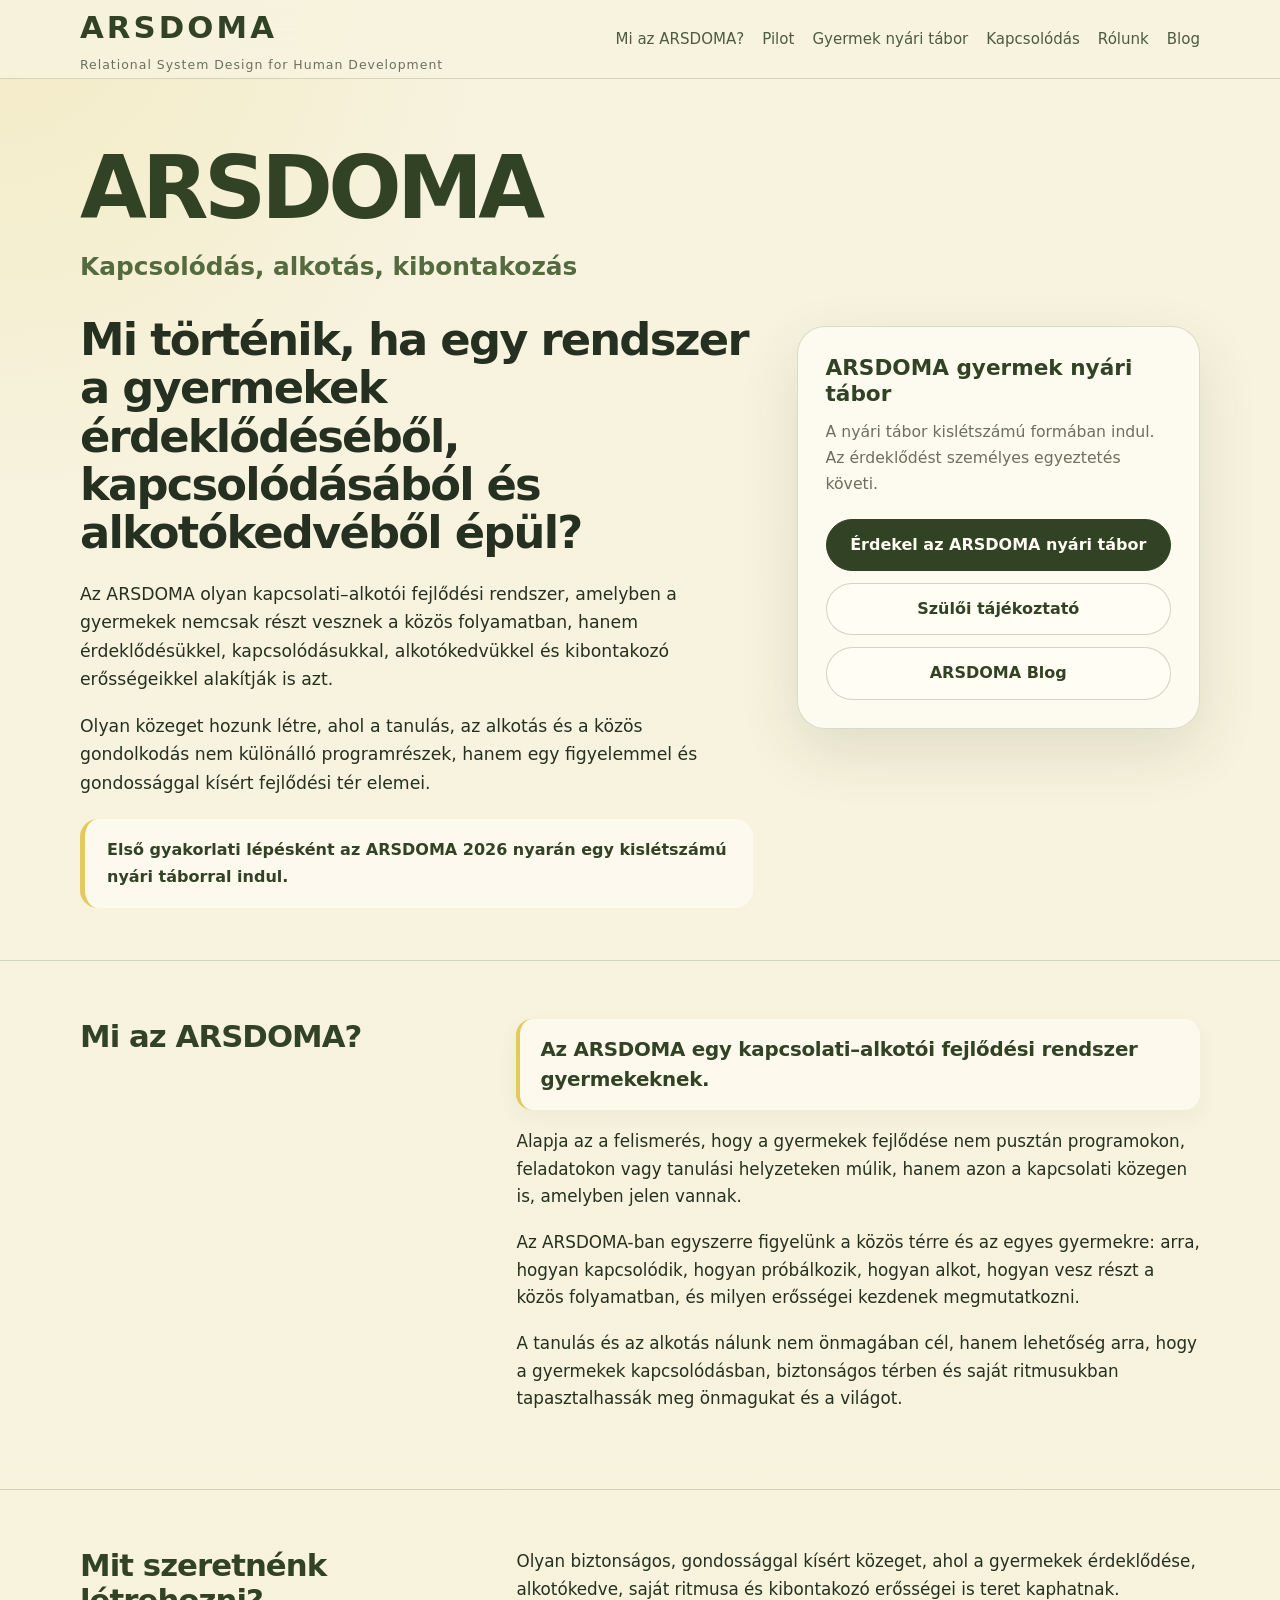
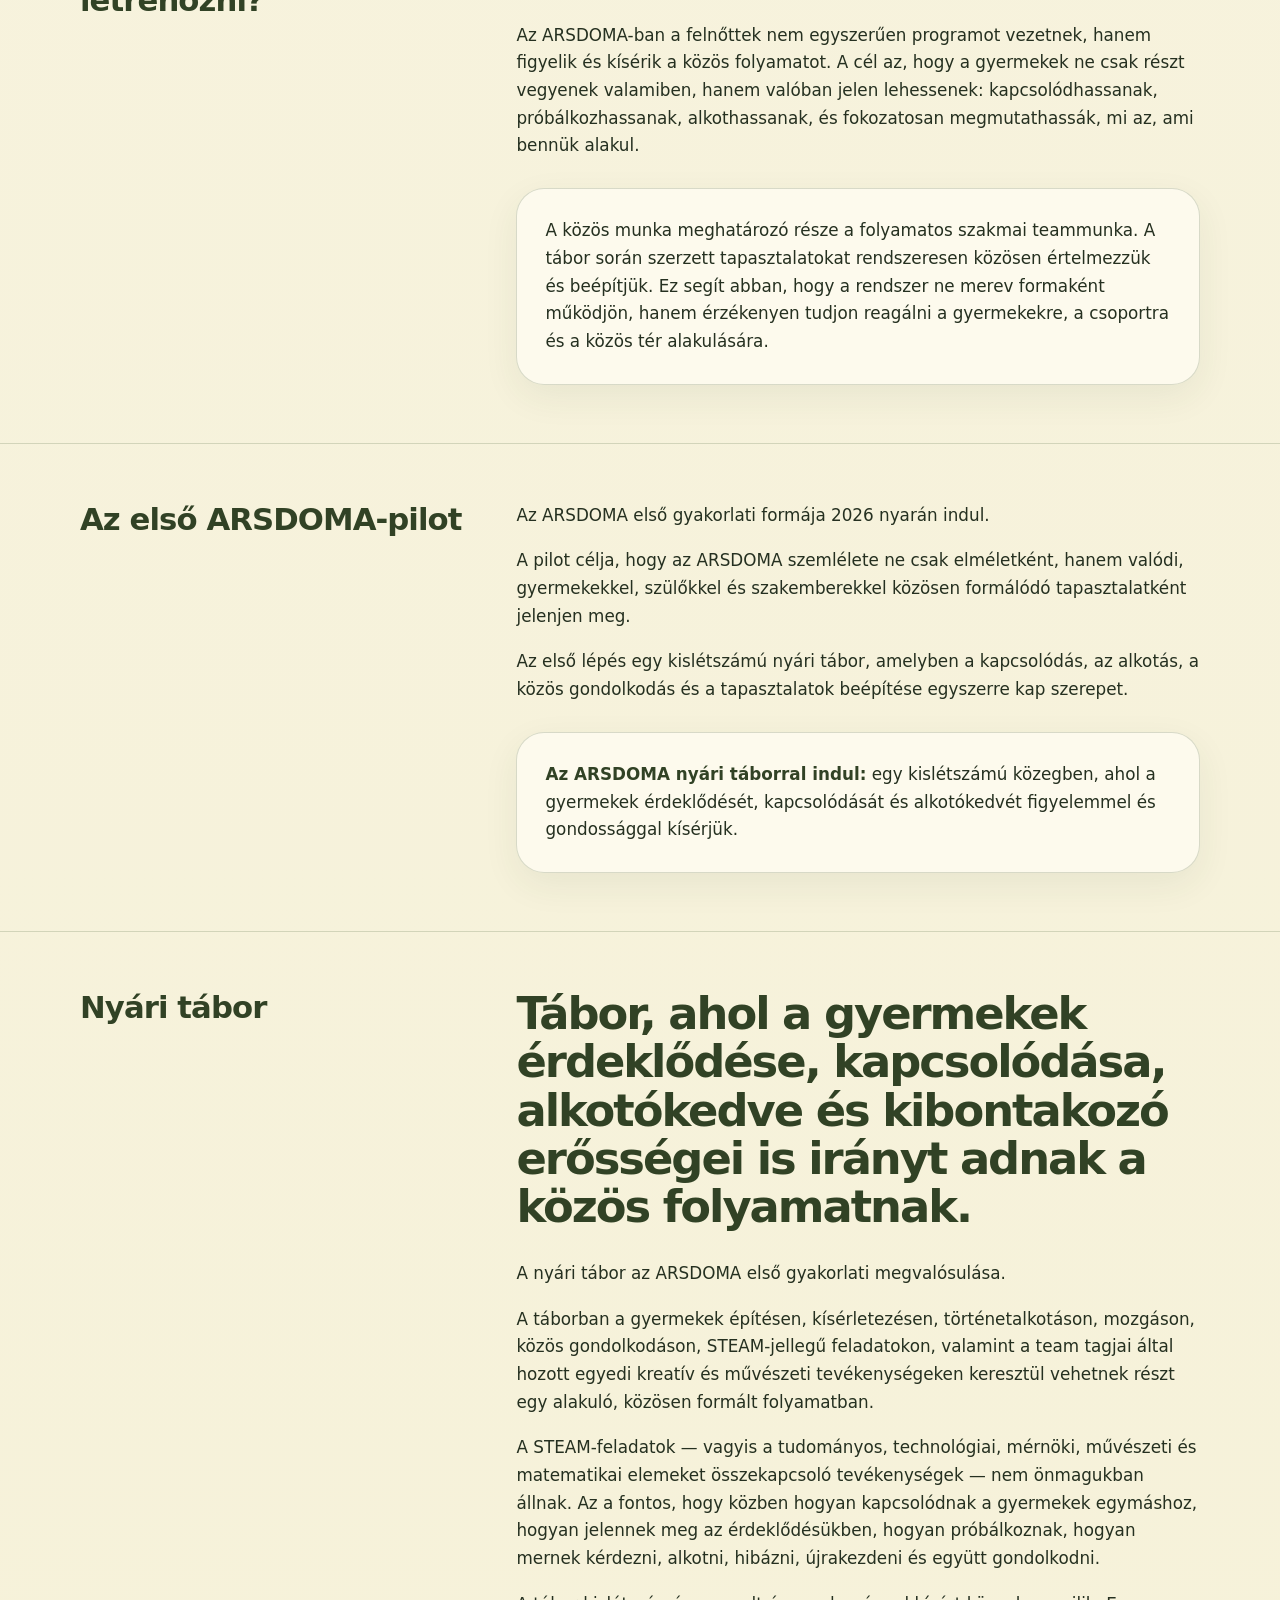
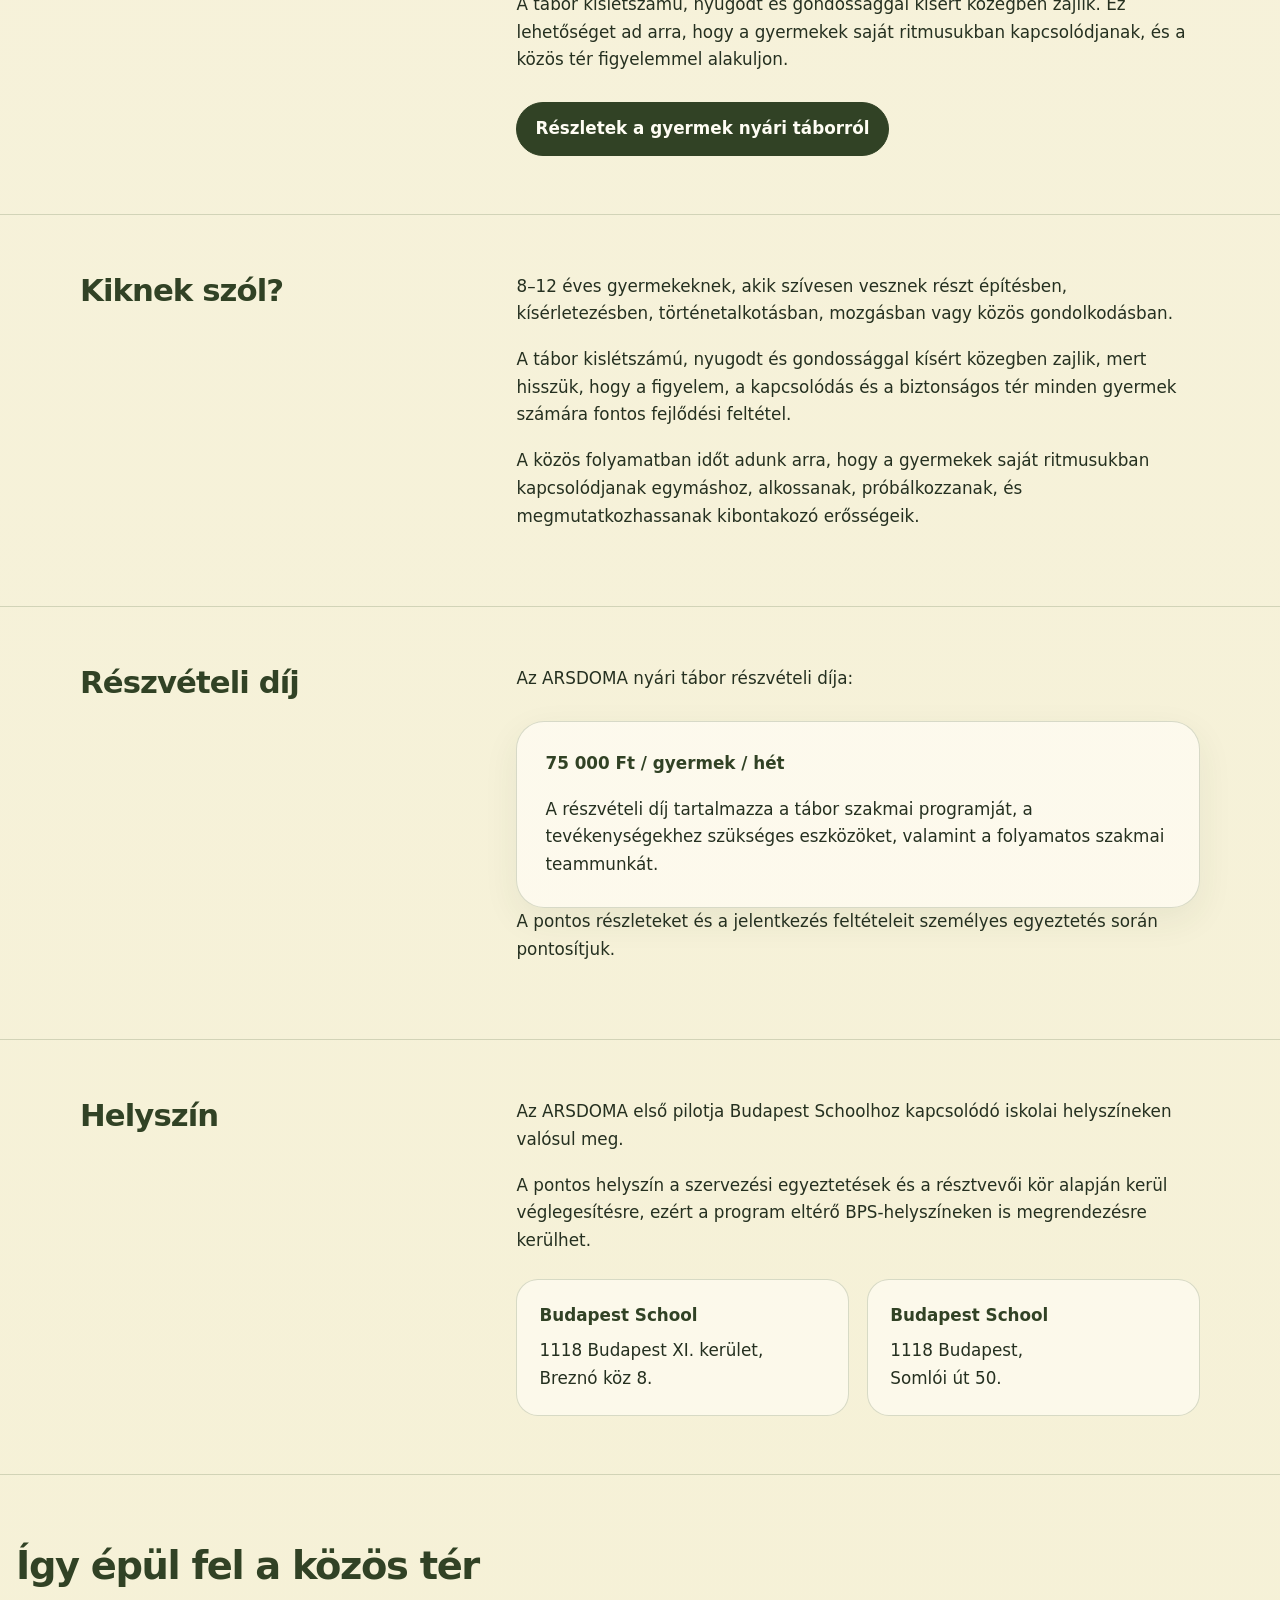
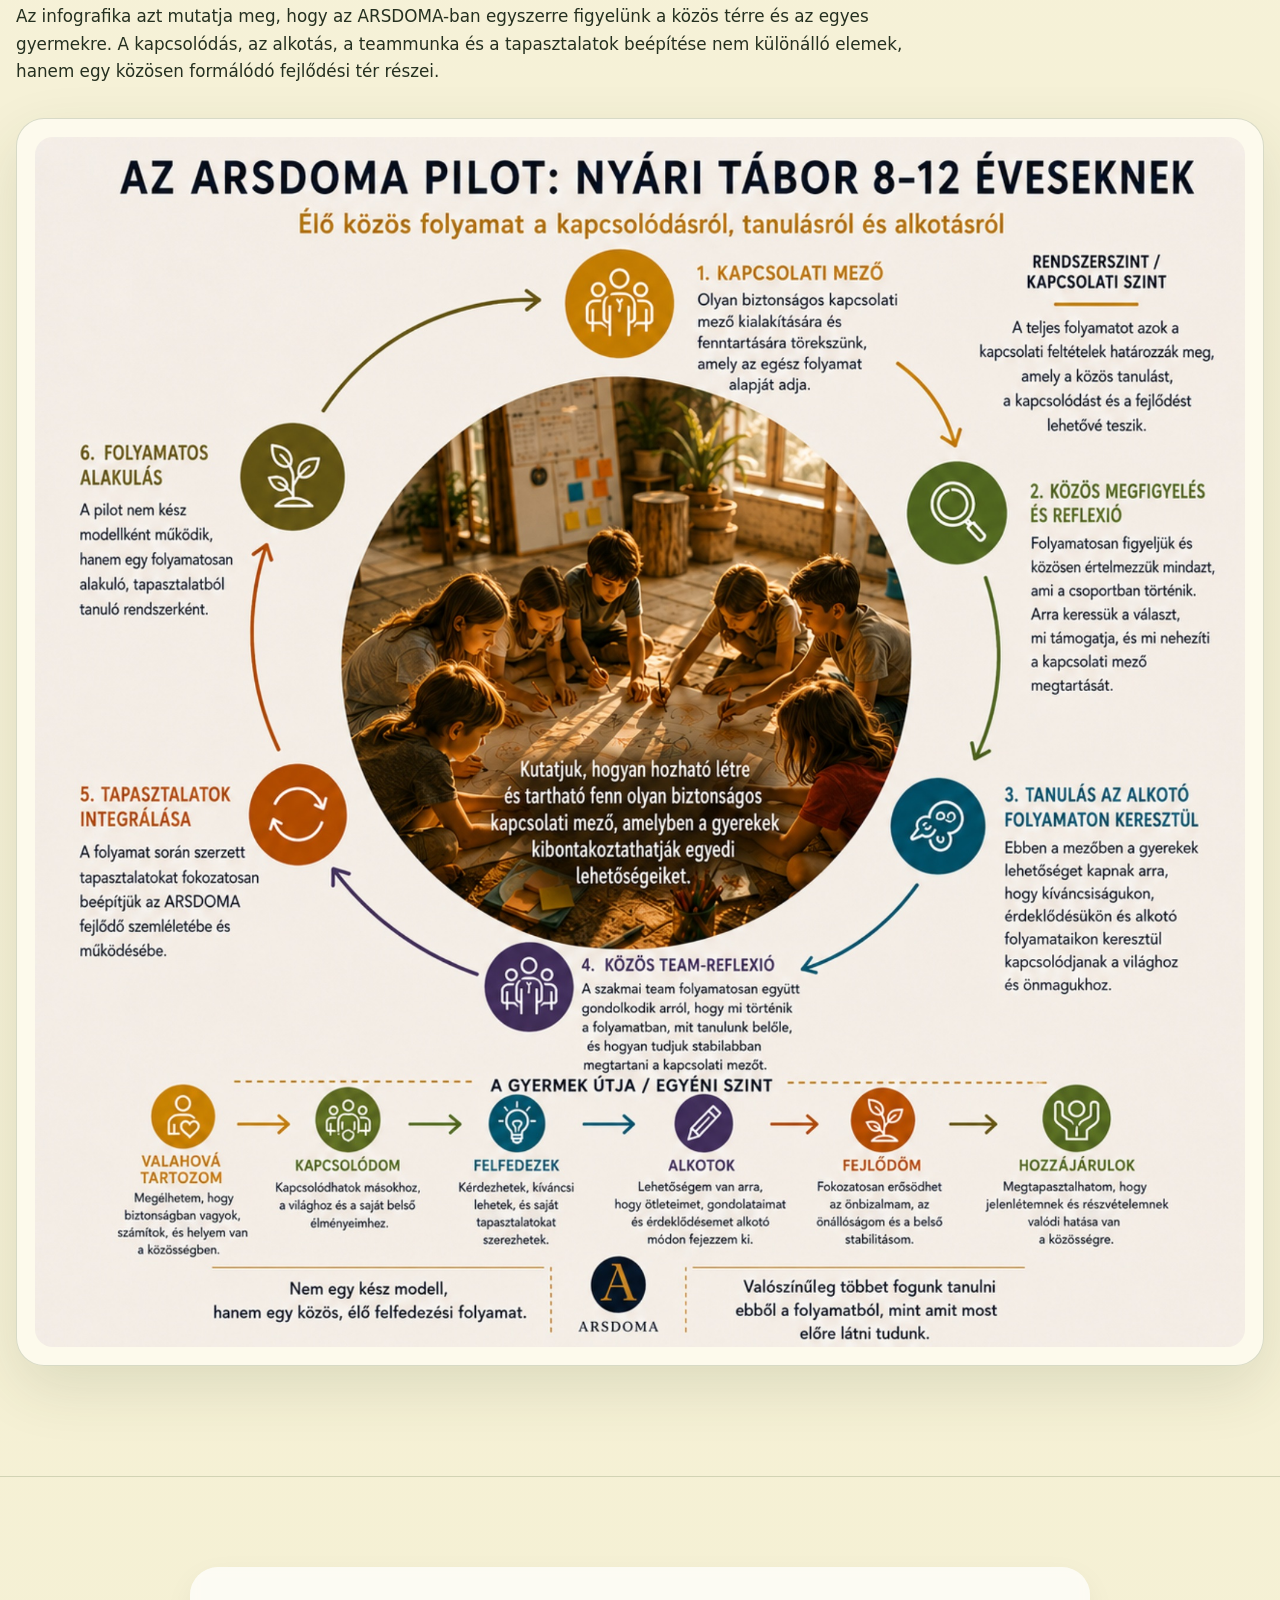
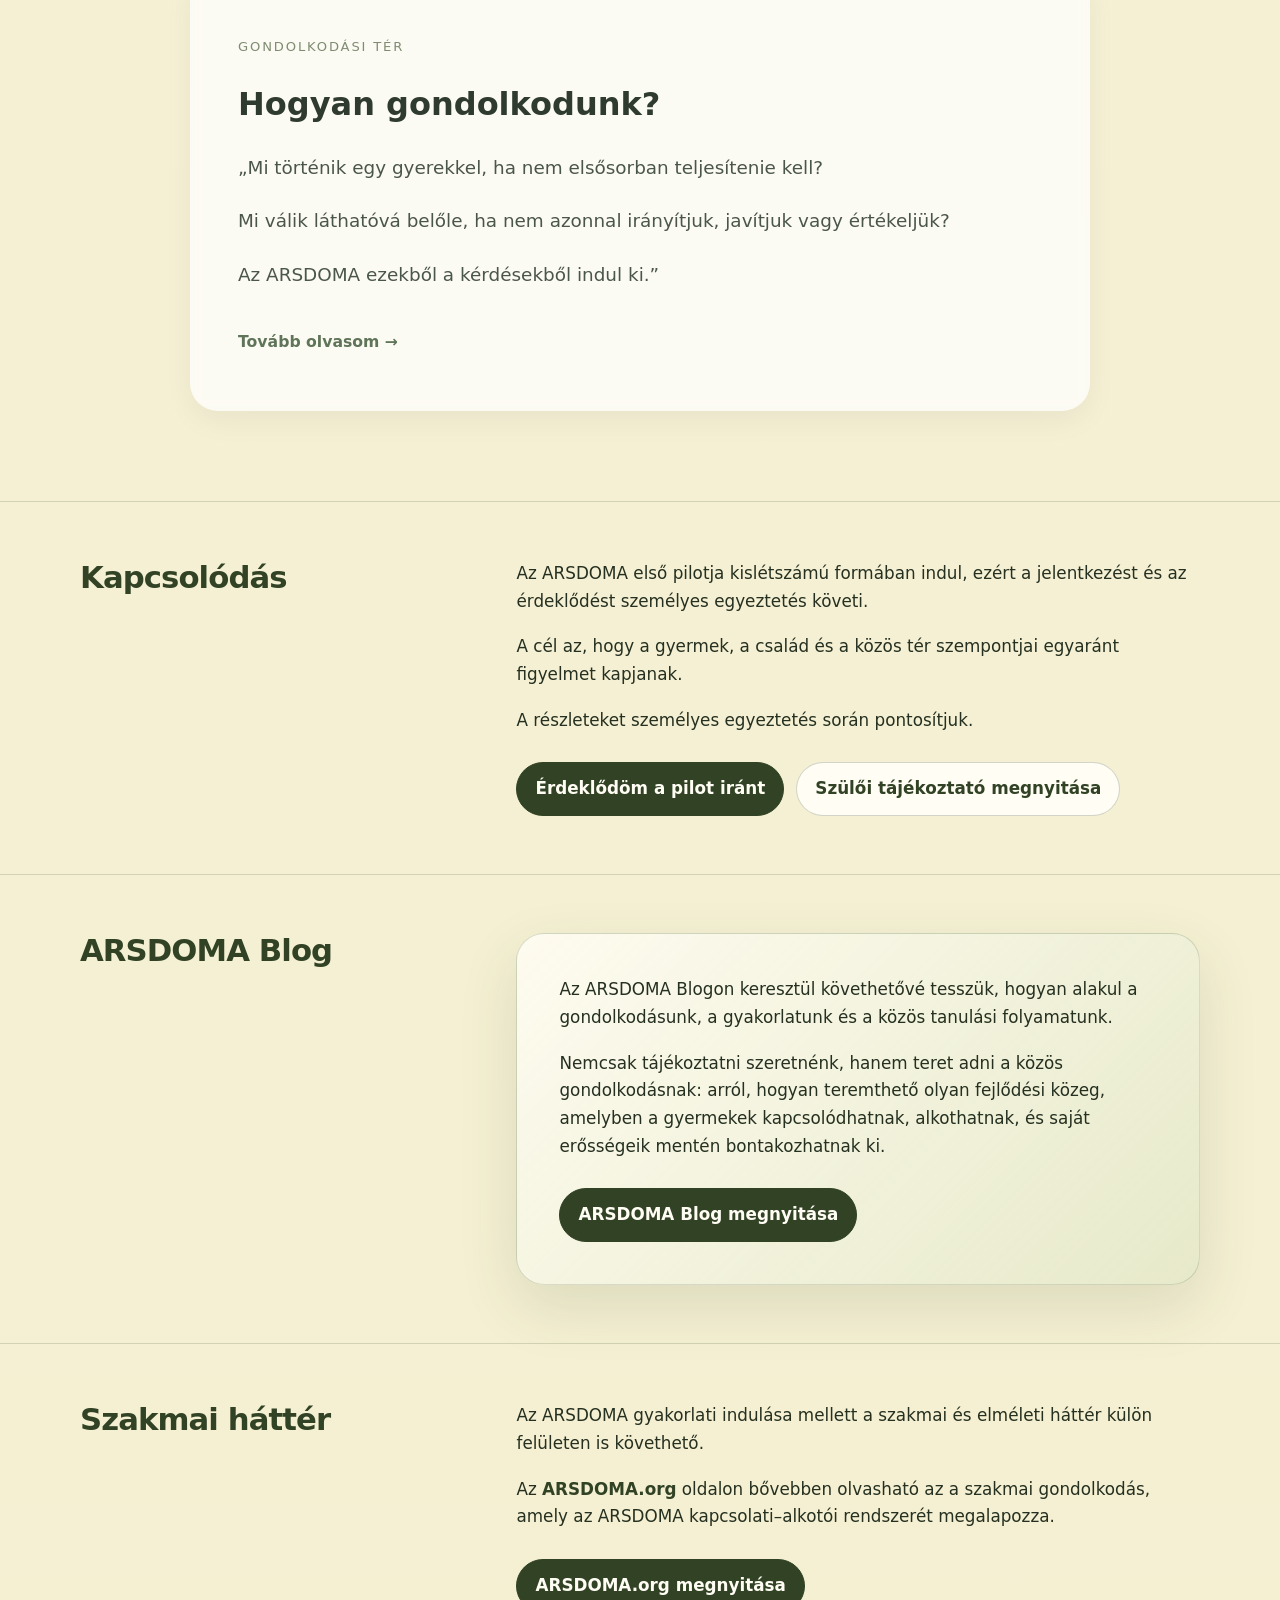
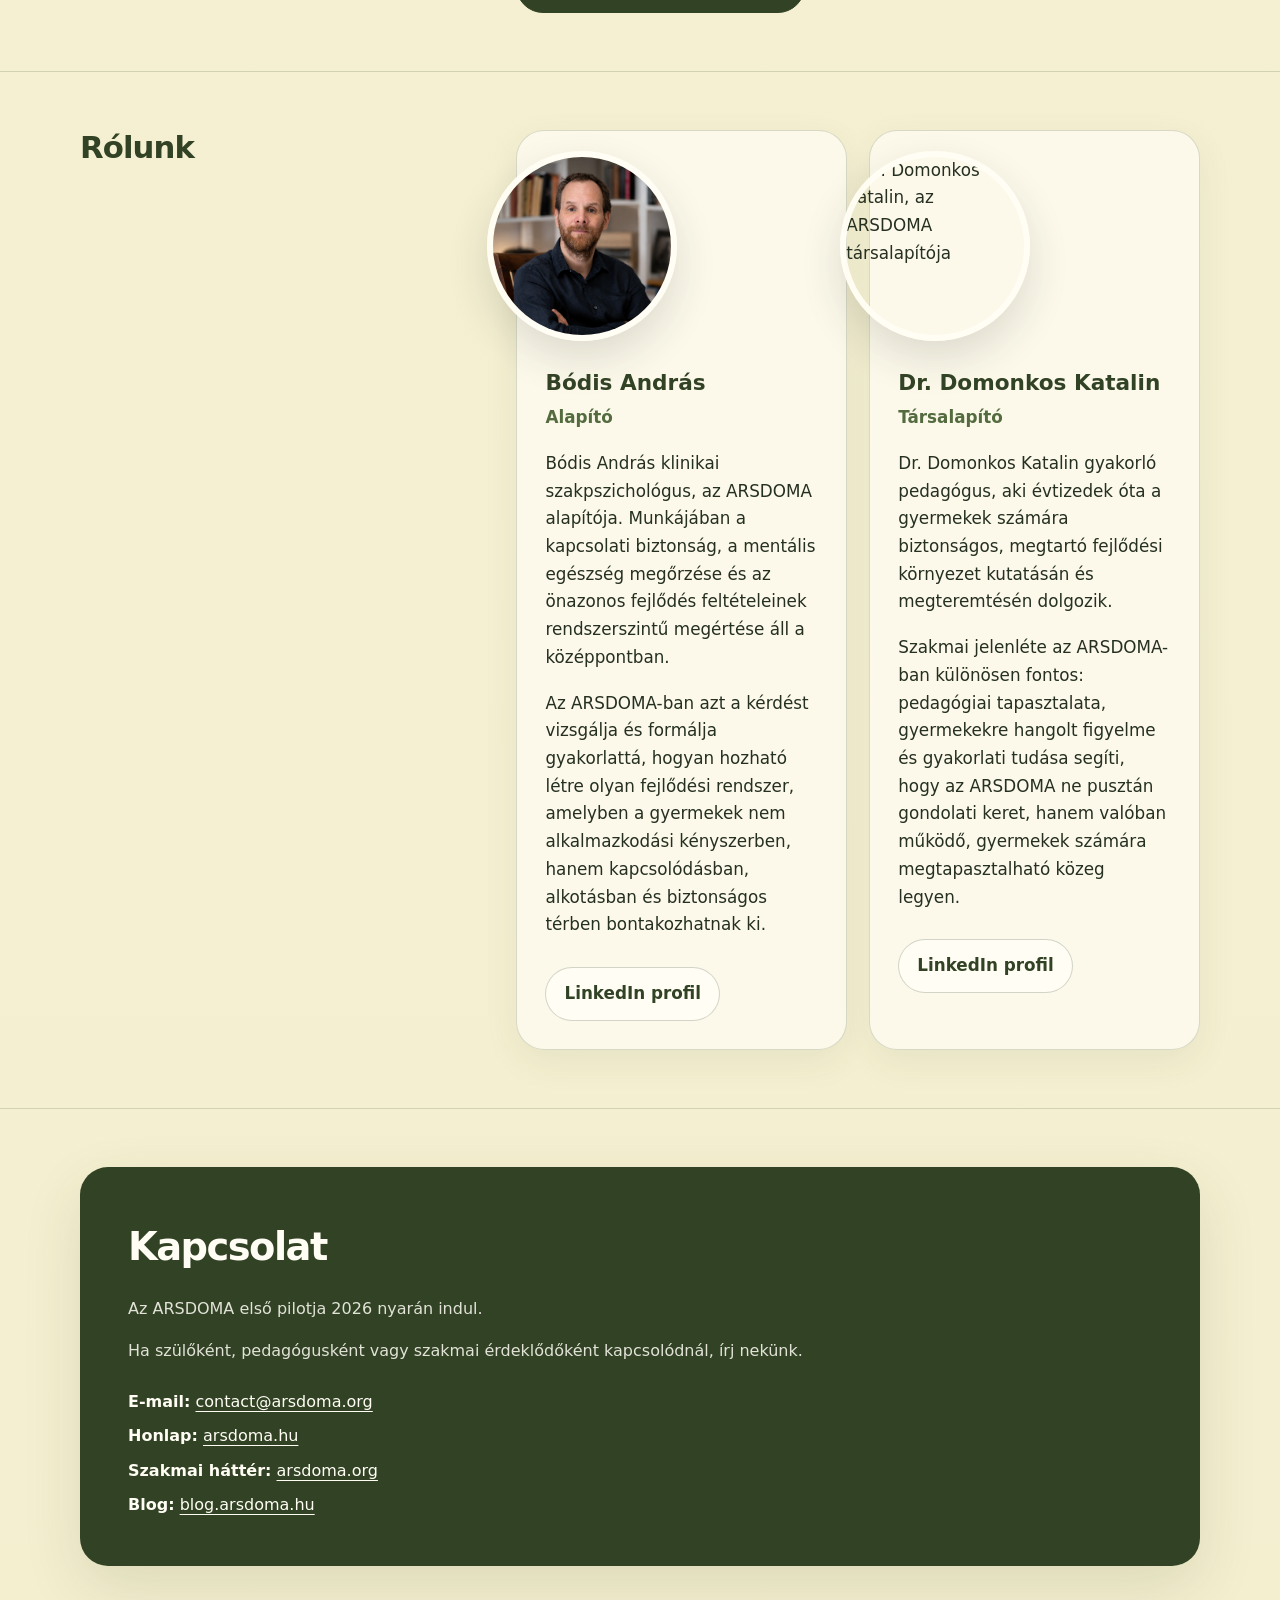
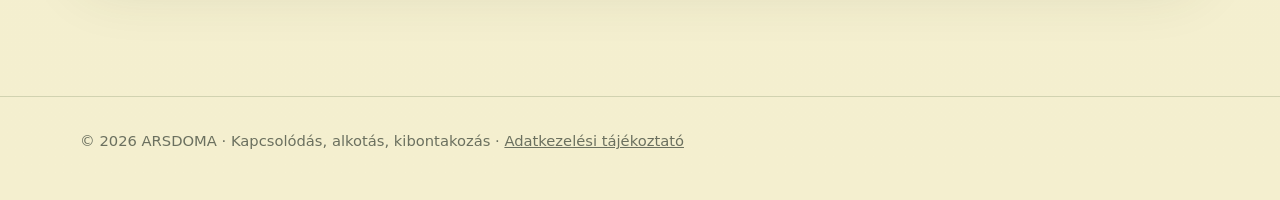
==== index.html @ b73e2a3d "Update index.html" ====
<!doctype html>
<html lang="hu">
<head>
  <meta charset="utf-8" />
  <meta name="viewport" content="width=device-width, initial-scale=1" />

  <title>ARSDOMA – Kapcsolódás, alkotás, kibontakozás</title>
  <meta name="description" content="ARSDOMA – kapcsolati–alkotói fejlődési rendszer gyermekeknek. Első gyakorlati lépésként 2026 nyarán kislétszámú nyári táborral indul." />

  <meta property="og:title" content="ARSDOMA – Kapcsolódás, alkotás, kibontakozás" />
  <meta property="og:description" content="Mi történik, ha egy rendszer a gyermekek érdeklődéséből, kapcsolódásából és alkotókedvéből épül?" />
  <meta property="og:type" content="website" />
  <meta property="og:image" content="./arsdoma-pilot-infografika.jpg" />

  <style>
    :root {
      --bg: #f7f3df;
      --bg-soft: #fbf8e9;
      --green: #536b3f;
      --green-dark: #314225;
      --green-soft: #dbe4c3;
      --yellow: #e4c95e;
      --text: #253020;
      --muted: #6b705f;
      --line: rgba(83, 107, 63, 0.22);
      --white: #fffdf4;
      --shadow: 0 22px 60px rgba(49, 66, 37, 0.12);
      --radius: 28px;
      --max: 1120px;
      --wide: 1360px;
    }

    * {
      box-sizing: border-box;
    }

    html {
      scroll-behavior: smooth;
    }

    body {
      margin: 0;
      font-family: system-ui, -apple-system, BlinkMacSystemFont, "Segoe UI", sans-serif;
      background:
        radial-gradient(circle at top left, rgba(228, 201, 94, 0.20), transparent 32rem),
        linear-gradient(180deg, var(--bg) 0%, #f4efcf 100%);
      color: var(--text);
      line-height: 1.65;
    }

    a {
      color: inherit;
    }

    .page {
      width: min(var(--max), calc(100% - 32px));
      margin: 0 auto;
    }

    .page.wide {
      width: min(var(--wide), calc(100% - 32px));
      margin: 0 auto;
    }

    header {
      position: sticky;
      top: 0;
      z-index: 10;
      backdrop-filter: blur(18px);
      background: rgba(247, 243, 223, 0.88);
      border-bottom: 1px solid var(--line);
    }

    .nav {
      min-height: 78px;
      display: flex;
      align-items: center;
      justify-content: space-between;
      gap: 28px;
    }

    .brand {
      display: flex;
      flex-direction: column;
      gap: 2px;
      text-decoration: none;
    }

    .brand-title {
      font-size: clamp(1.45rem, 2.4vw, 2.1rem);
      font-weight: 750;
      letter-spacing: 0.10em;
      color: var(--green-dark);
      white-space: nowrap;
    }

    .brand-line {
      font-size: 0.78rem;
      letter-spacing: 0.08em;
      color: var(--muted);
    }

    .nav-links {
      display: flex;
      align-items: center;
      gap: 18px;
      font-size: 0.94rem;
      color: var(--green-dark);
      white-space: nowrap;
    }

    .nav-links a {
      text-decoration: none;
      opacity: 0.86;
    }

    .nav-links a:hover {
      opacity: 1;
      text-decoration: underline;
      text-underline-offset: 5px;
    }

    .hero {
      padding: 68px 0 52px;
      border-top: none;
    }

    .hero-grid {
      display: grid;
      grid-template-columns: minmax(0, 1.25fr) minmax(280px, 0.75fr);
      gap: 44px;
      align-items: center;
    }

        .hero-side {
      display: flex;
      flex-direction: column;
      gap: 22px;
    }

    .hero-image {
      width: 100%;
      display: block;
      aspect-ratio: 16 / 10;
      object-fit: cover;
      border-radius: var(--radius);
      border: 1px solid var(--line);
      box-shadow: var(--shadow);
    }
    
    h1 {
      margin: 0;
      font-size: clamp(2.75rem, 7vw, 5.4rem);
      line-height: 0.95;
      letter-spacing: -0.055em;
      color: var(--green-dark);
    }

    .hero-subtitle {
      margin: 18px 0 0;
      font-size: clamp(1.15rem, 2.2vw, 1.55rem);
      color: var(--green);
      font-weight: 560;
    }

    .hero-question {
      margin: 28px 0 0;
      font-size: clamp(1.55rem, 3.5vw, 3.05rem);
      line-height: 1.08;
      letter-spacing: -0.04em;
      color: var(--text);
      max-width: 900px;
    }

    .hero-text {
      margin: 22px 0 0;
      max-width: 780px;
      font-size: 1.08rem;
      color: var(--text);
    }

    .hero-text p {
      margin: 0 0 18px;
    }

    .hero-note {
      margin-top: 22px;
      padding: 18px 22px;
      border-left: 5px solid var(--yellow);
      background: rgba(255, 253, 244, 0.72);
      border-radius: 18px;
      font-weight: 650;
      color: var(--green-dark);
    }

    .cta-panel {
      background: rgba(255, 253, 244, 0.78);
      border: 1px solid var(--line);
      border-radius: var(--radius);
      padding: 28px;
      box-shadow: var(--shadow);
    }

    .cta-panel h2 {
      margin: 0 0 12px;
      font-size: 1.35rem;
      line-height: 1.2;
      color: var(--green-dark);
    }

    .cta-panel p {
      margin: 0 0 22px;
      color: var(--muted);
      font-size: 0.98rem;
    }

    .button-stack {
      display: flex;
      flex-direction: column;
      gap: 12px;
    }

    .btn {
      display: inline-flex;
      align-items: center;
      justify-content: center;
      min-height: 48px;
      padding: 12px 18px;
      border-radius: 999px;
      border: 1px solid rgba(49, 66, 37, 0.22);
      background: var(--white);
      color: var(--green-dark);
      text-decoration: none;
      font-weight: 650;
      transition: transform 0.18s ease, box-shadow 0.18s ease, background 0.18s ease;
    }

    .btn:hover {
      transform: translateY(-1px);
      box-shadow: 0 12px 28px rgba(49, 66, 37, 0.12);
      background: #fffbea;
    }

    .btn.primary {
      background: var(--green-dark);
      color: #fffdf4;
      border-color: var(--green-dark);
    }

    .btn.primary:hover {
      background: #26351c;
    }

    main {
      padding-bottom: 72px;
    }

    section {
      padding: 58px 0;
      border-top: 1px solid var(--line);
    }

    .section-inner {
      display: grid;
      grid-template-columns: minmax(220px, 0.36fr) minmax(0, 0.64fr);
      gap: 52px;
      align-items: start;
    }

    .section-label {
      position: sticky;
      top: 104px;
    }

    .section-label h2 {
      margin: 0;
      color: var(--green-dark);
      font-size: clamp(1.45rem, 2.4vw, 2.1rem);
      line-height: 1.12;
      letter-spacing: -0.03em;
    }

    .section-label p {
      margin: 14px 0 0;
      color: var(--muted);
      font-size: 0.98rem;
    }

    .content {
      font-size: 1.05rem;
    }

    .content p {
      margin: 0 0 18px;
    }

    .content strong {
      color: var(--green-dark);
    }
    
   .section-lead {
  margin: 0 0 28px;
  padding: 16px 20px;
  font-size: clamp(1.15rem, 1.55vw, 1.34rem);
  line-height: 1.48;
  font-weight: 720;
  letter-spacing: -0.012em;
  color: var(--green-dark);
  background: rgba(255, 253, 244, 0.66);
  border-left: 4px solid var(--yellow);
  border-radius: 16px;
  box-shadow: 0 8px 22px rgba(49, 66, 37, 0.045);
    }
    
    .highlight {
      margin: 28px 0 0;
      padding: 28px;
      background: rgba(255, 253, 244, 0.72);
      border: 1px solid var(--line);
      border-radius: var(--radius);
      box-shadow: 0 12px 36px rgba(49, 66, 37, 0.07);
    }

    .highlight p:last-child {
      margin-bottom: 0;
    }

    .wide-statement {
      margin: 0 0 28px;
      font-size: clamp(1.65rem, 3.5vw, 3rem);
      line-height: 1.08;
      letter-spacing: -0.045em;
      color: var(--green-dark);
    }

    .place-list {
      display: grid;
      grid-template-columns: repeat(2, minmax(0, 1fr));
      gap: 18px;
      margin-top: 24px;
    }

    .place {
      background: rgba(255, 253, 244, 0.68);
      border: 1px solid var(--line);
      border-radius: 22px;
      padding: 22px;
    }

    .place strong {
      display: block;
      margin-bottom: 8px;
      color: var(--green-dark);
    }

    .full-width-section {
      padding: 70px 0 110px;
      border-top: 1px solid var(--line);
    }

    .full-section-heading {
      max-width: 900px;
      margin-bottom: 32px;
    }

    .full-section-heading h2 {
      margin: 0 0 16px;
      color: var(--green-dark);
      font-size: clamp(1.7rem, 3vw, 2.5rem);
      line-height: 1.1;
      letter-spacing: -0.035em;
    }

    .full-section-heading p {
      margin: 0;
      font-size: 1.05rem;
      color: var(--text);
      line-height: 1.65;
    }

    .infographic-full {
      width: 100%;
      background: rgba(255, 253, 244, 0.76);
      border: 1px solid var(--line);
      border-radius: 28px;
      padding: 18px;
      box-shadow: var(--shadow);
    }

    .infographic-full a {
      display: block;
    }

    .infographic-full img {
      display: block;
      width: 100%;
      height: auto;
      border-radius: 18px;
    }

    .cta-row {
      display: flex;
      flex-wrap: wrap;
      gap: 12px;
      margin-top: 28px;
    }

    .blog-panel {
      background:
        linear-gradient(135deg, rgba(255, 253, 244, 0.86), rgba(219, 228, 195, 0.54));
      border: 1px solid var(--line);
      border-radius: var(--radius);
      padding: clamp(26px, 4vw, 42px);
      box-shadow: var(--shadow);
    }

    .people-grid {
  display: grid;
  grid-template-columns: repeat(2, minmax(0, 1fr));
  gap: 22px;
}

.person {
  position: relative;
  overflow: visible;
  background: rgba(255, 253, 244, 0.72);
  border: 1px solid var(--line);
  border-radius: var(--radius);
  padding: 28px;
  box-shadow: 0 12px 36px rgba(49, 66, 37, 0.07);
}

.person-photo {
  width: 190px;
  height: 190px;
  object-fit: cover;
  display: block;
  border-radius: 50%;
  margin: -8px 0 24px -58px;
  box-shadow: 0 18px 42px rgba(35, 45, 35, 0.14);
  border: 6px solid rgba(255, 253, 244, 0.95);
}

.person h3 {
  margin: 0;
  font-size: 1.35rem;
  color: var(--green-dark);
}

    .role {
      margin: 4px 0 18px;
      color: var(--green);
      font-weight: 700;
    }

    .contact-box {
      background: var(--green-dark);
      color: #fffdf4;
      border-radius: var(--radius);
      padding: clamp(28px, 5vw, 48px);
      box-shadow: var(--shadow);
    }

    .contact-box h2 {
      margin: 0 0 18px;
      font-size: clamp(1.8rem, 3vw, 2.6rem);
      letter-spacing: -0.04em;
    }

    .contact-box p {
      margin: 0 0 16px;
      color: rgba(255, 253, 244, 0.86);
    }

    .contact-lines {
      display: grid;
      gap: 8px;
      margin-top: 24px;
    }

    .contact-lines a {
      color: #fffdf4;
      text-decoration: underline;
      text-underline-offset: 4px;
    }

.thinking-section {
  padding: 90px 20px;
}

.thinking-container {
  max-width: 900px;
  margin: 0 auto;
}

.thinking-card {
  background: rgba(255,255,255,0.72);
  backdrop-filter: blur(6px);
  border-radius: 28px;
  padding: 56px 48px;
  box-shadow: 0 10px 30px rgba(0,0,0,0.05);
  text-align: left;
}

.thinking-label {
  font-size: 0.82rem;
  letter-spacing: 0.14em;
  text-transform: uppercase;
  color: #7f8b72;
  margin-bottom: 18px;
}

.thinking-card h2 {
  font-size: 2rem;
  line-height: 1.2;
  margin-bottom: 28px;
  color: #2f3b2f;
}

.thinking-text {
  font-size: 1.15rem;
  line-height: 1.9;
  color: #4b564b;
  margin-bottom: 18px;
  max-width: 720px;
}

.thinking-button {
  display: inline-flex;
  align-items: center;
  gap: 8px;
  margin-top: 18px;
  color: #5f7458;
  text-decoration: none;
  font-weight: 600;
  font-size: 0.98rem;
  transition: opacity 0.2s ease;
}

.thinking-button:hover {
  opacity: 0.7;
}
    
    footer {
      padding: 32px 0 46px;
      color: var(--muted);
      font-size: 0.92rem;
      border-top: 1px solid var(--line);
    }

    @media (max-width: 900px) {
      .nav {
        align-items: flex-start;
        flex-direction: column;
        padding: 18px 0;
        gap: 12px;
      }

      .nav-links {
        flex-wrap: wrap;
        gap: 12px 16px;
      }

      .hero {
        padding-top: 54px;
      }

      .hero-grid,
      .section-inner,
      .people-grid,
      .place-list {
        grid-template-columns: 1fr;
      }

      .section-label {
        position: static;
      }

      .cta-panel {
        padding: 24px;
      }
    }

    @media (max-width: 800px) {
      .person-photo {
        width: 180px;
        height: 180px;
        margin: 0 auto 22px;
      }
    }  
    
    @media (max-width: 768px) {
      .thinking-card {
        padding: 38px 26px;
      }

      .thinking-card h2 {
        font-size: 1.6rem;
      }

      .thinking-text {
        font-size: 1.02rem;
        line-height: 1.75;
      }
      
    }    
    
    @media (max-width: 560px) {
      .page,
      .page.wide {
        width: min(100% - 22px, var(--max));
      }

      .brand-title {
        font-size: 1.35rem;
      }

      .brand-line {
        font-size: 0.72rem;
      }

      .nav-links {
        font-size: 0.88rem;
      }

      section {
        padding: 44px 0;
      }

      .hero-question {
        font-size: 1.85rem;
      }

      .wide-statement {
        font-size: 1.75rem;
      }

      .infographic-full {
        padding: 10px;
        border-radius: 20px;
      }

      .infographic-full img {
        border-radius: 14px;
      }
    }
  </style>
</head>

<body>
  <header>
    <div class="page nav">
      <a class="brand" href="#top" aria-label="ARSDOMA kezdőlap">
        <span class="brand-title">ARSDOMA</span>
        <span class="brand-line">Relational System Design for Human Development</span>
      </a>

      <nav class="nav-links" aria-label="Fő navigáció">
        <a href="#mi-az-arsdoma">Mi az ARSDOMA?</a>
        <a href="#pilot">Pilot</a>
        <a href="./gyermek-nyari-tabor.html">Gyermek nyári tábor</a>
        <a href="#kapcsolodas">Kapcsolódás</a>
        <a href="#rolunk">Rólunk</a>
        <a href="https://blog.arsdoma.hu" target="_blank" rel="noopener">Blog</a>      
      </nav>
    </div>
  </header>

  <main id="top">
    <section class="hero">
      <div class="page hero-grid">
        <div>
          <h1>ARSDOMA</h1>
          <p class="hero-subtitle">Kapcsolódás, alkotás, kibontakozás</p>

          <h2 class="hero-question">
            Mi történik, ha egy rendszer a gyermekek érdeklődéséből, kapcsolódásából és alkotókedvéből épül?
          </h2>

          <div class="hero-text">
            <p>
              Az ARSDOMA olyan kapcsolati–alkotói fejlődési rendszer, amelyben a gyermekek nemcsak részt vesznek a közös folyamatban, hanem érdeklődésükkel, kapcsolódásukkal, alkotókedvükkel és kibontakozó erősségeikkel alakítják is azt.
            </p>

            <p>
              Olyan közeget hozunk létre, ahol a tanulás, az alkotás és a közös gondolkodás nem különálló programrészek, hanem egy figyelemmel és gondossággal kísért fejlődési tér elemei.
            </p>
          </div>

          <div class="hero-note">
            Első gyakorlati lépésként az ARSDOMA 2026 nyarán egy kislétszámú nyári táborral indul.
          </div>
        </div>

<aside class="cta-panel" aria-label="Kiemelt műveletek">
  <h2>ARSDOMA gyermek nyári tábor</h2>
  <p>
    A nyári tábor kislétszámú formában indul. Az érdeklődést személyes egyeztetés követi.
  </p>

  <div class="button-stack">
    <a class="btn primary" href="./gyermek-nyari-tabor.html">
     Érdekel az ARSDOMA nyári tábor
    </a>
    <a class="btn" href="./szuloi-tajekoztato.pdf" target="_blank" rel="noopener">
      Szülői tájékoztató
    </a>
    <a class="btn" href="https://blog.arsdoma.hu" target="_blank" rel="noopener">
      ARSDOMA Blog
    </a>
  </div>
</aside>
      </div>
    </section>

    <section id="mi-az-arsdoma">
      <div class="page section-inner">
        <div class="section-label">
          <h2>Mi az ARSDOMA?</h2>
        </div>

        <div class="content">
          <p class="section-lead">
            Az ARSDOMA egy kapcsolati–alkotói fejlődési rendszer gyermekeknek.
          </p>

          <p>
            Alapja az a felismerés, hogy a gyermekek fejlődése nem pusztán programokon, feladatokon vagy tanulási helyzeteken múlik, hanem azon a kapcsolati közegen is, amelyben jelen vannak.
          </p>

          <p>
            Az ARSDOMA-ban egyszerre figyelünk a közös térre és az egyes gyermekre: arra, hogyan kapcsolódik, hogyan próbálkozik, hogyan alkot, hogyan vesz részt a közös folyamatban, és milyen erősségei kezdenek megmutatkozni.
          </p>

          <p>
            A tanulás és az alkotás nálunk nem önmagában cél, hanem lehetőség arra, hogy a gyermekek kapcsolódásban, biztonságos térben és saját ritmusukban tapasztalhassák meg önmagukat és a világot.
          </p>
        </div>
      </div>
    </section>

    <section id="mit-szeretnenk">
      <div class="page section-inner">
        <div class="section-label">
          <h2>Mit szeretnénk létrehozni?</h2>
        </div>

        <div class="content">
          <p>
            Olyan biztonságos, gondossággal kísért közeget, ahol a gyermekek érdeklődése, alkotókedve, saját ritmusa és kibontakozó erősségei is teret kaphatnak.
          </p>

          <p>
            Az ARSDOMA-ban a felnőttek nem egyszerűen programot vezetnek, hanem figyelik és kísérik a közös folyamatot. A cél az, hogy a gyermekek ne csak részt vegyenek valamiben, hanem valóban jelen lehessenek: kapcsolódhassanak, próbálkozhassanak, alkothassanak, és fokozatosan megmutathassák, mi az, ami bennük alakul.
          </p>

          <div class="highlight">
            <p>
              A közös munka meghatározó része a folyamatos szakmai teammunka. A tábor során szerzett tapasztalatokat rendszeresen közösen értelmezzük és beépítjük. Ez segít abban, hogy a rendszer ne merev formaként működjön, hanem érzékenyen tudjon reagálni a gyermekekre, a csoportra és a közös tér alakulására.
            </p>
          </div>
        </div>
      </div>
    </section>

    <section id="pilot">
      <div class="page section-inner">
        <div class="section-label">
          <h2>Az első ARSDOMA-pilot</h2>
        </div>

        <div class="content">
          <p>
            Az ARSDOMA első gyakorlati formája 2026 nyarán indul.
          </p>

          <p>
            A pilot célja, hogy az ARSDOMA szemlélete ne csak elméletként, hanem valódi, gyermekekkel, szülőkkel és szakemberekkel közösen formálódó tapasztalatként jelenjen meg.
          </p>

          <p>
            Az első lépés egy kislétszámú nyári tábor, amelyben a kapcsolódás, az alkotás, a közös gondolkodás és a tapasztalatok beépítése egyszerre kap szerepet.
          </p>

          <div class="highlight">
            <p>
              <strong>Az ARSDOMA nyári táborral indul:</strong> egy kislétszámú közegben, ahol a gyermekek érdeklődését, kapcsolódását és alkotókedvét figyelemmel és gondossággal kísérjük.
            </p>
          </div>
        </div>
      </div>
    </section>

    <section id="tabor">
      <div class="page section-inner">
        <div class="section-label">
          <h2>Nyári tábor</h2>
        </div>

        <div class="content">
          <h2 class="wide-statement">
            Tábor, ahol a gyermekek érdeklődése, kapcsolódása, alkotókedve és kibontakozó erősségei is irányt adnak a közös folyamatnak.
          </h2>

          <p>
            A nyári tábor az ARSDOMA első gyakorlati megvalósulása.
          </p>

          <p>
            A táborban a gyermekek építésen, kísérletezésen, történetalkotáson, mozgáson, közös gondolkodáson, STEAM-jellegű feladatokon, valamint a team tagjai által hozott egyedi kreatív és művészeti tevékenységeken keresztül vehetnek részt egy alakuló, közösen formált folyamatban.
          </p>

          <p>
            A STEAM-feladatok — vagyis a tudományos, technológiai, mérnöki, művészeti és matematikai elemeket összekapcsoló tevékenységek — nem önmagukban állnak. Az a fontos, hogy közben hogyan kapcsolódnak a gyermekek egymáshoz, hogyan jelennek meg az érdeklődésükben, hogyan próbálkoznak, hogyan mernek kérdezni, alkotni, hibázni, újrakezdeni és együtt gondolkodni.
          </p>

          <p>
            A tábor kislétszámú, nyugodt és gondossággal kísért közegben zajlik. Ez lehetőséget ad arra, hogy a gyermekek saját ritmusukban kapcsolódjanak, és a közös tér figyelemmel alakuljon.
          </p>

         <div class="cta-row">
           <a class="btn primary" href="./gyermek-nyari-tabor.html">
             Részletek a gyermek nyári táborról
           </a>
         </div>  
          
        </div>
      </div>
    </section>

    <section id="kiknek-szol">
      <div class="page section-inner">
        <div class="section-label">
          <h2>Kiknek szól?</h2>
        </div>

        <div class="content">
          <p>
            8–12 éves gyermekeknek, akik szívesen vesznek részt építésben, kísérletezésben, történetalkotásban, mozgásban vagy közös gondolkodásban.
          </p>

          <p>
            A tábor kislétszámú, nyugodt és gondossággal kísért közegben zajlik, mert hisszük, hogy a figyelem, a kapcsolódás és a biztonságos tér minden gyermek számára fontos fejlődési feltétel.
          </p>

          <p>
            A közös folyamatban időt adunk arra, hogy a gyermekek saját ritmusukban kapcsolódjanak egymáshoz, alkossanak, próbálkozzanak, és megmutatkozhassanak kibontakozó erősségeik.
          </p>
        </div>
      </div>
    </section>
<section id="reszveteli-dij">
  <div class="page section-inner">
    <div class="section-label">
      <h2>Részvételi díj</h2>
    </div>

    <div class="content">
      <p>
        Az ARSDOMA nyári tábor részvételi díja:
      </p>

      <div class="highlight">
        <p>
          <strong>75 000 Ft / gyermek / hét</strong>
        </p>

        <p>
          A részvételi díj tartalmazza a tábor szakmai programját, a tevékenységekhez szükséges eszközöket, valamint a folyamatos szakmai teammunkát.
        </p>
      </div>

      <p>
        A pontos részleteket és a jelentkezés feltételeit személyes egyeztetés során pontosítjuk.
      </p>
    </div>
  </div>
</section>    <section id="helyszin">
      <div class="page section-inner">
        <div class="section-label">
          <h2>Helyszín</h2>
        </div>

        <div class="content">
          <p>
            Az ARSDOMA első pilotja Budapest Schoolhoz kapcsolódó iskolai helyszíneken valósul meg.
          </p>

          <p>
            A pontos helyszín a szervezési egyeztetések és a résztvevői kör alapján kerül véglegesítésre, ezért a program eltérő BPS-helyszíneken is megrendezésre kerülhet.
          </p>

          <div class="place-list" aria-label="Lehetséges BPS-helyszínek">
            <div class="place">
              <strong>Budapest School</strong>
              1118 Budapest XI. kerület,<br />
              Breznó köz 8.
            </div>

            <div class="place">
              <strong>Budapest School</strong>
              1118 Budapest,<br />
              Somlói út 50.
            </div>
          </div>
        </div>
      </div>
    </section>

    <section id="kozos-ter" class="full-width-section">
      <div class="page wide">
        <div class="full-section-heading">
          <h2>Így épül fel a közös tér</h2>
          <p>
            Az infografika azt mutatja meg, hogy az ARSDOMA-ban egyszerre figyelünk a közös térre és az egyes gyermekre. A kapcsolódás, az alkotás, a teammunka és a tapasztalatok beépítése nem különálló elemek, hanem egy közösen formálódó fejlődési tér részei.
          </p>
        </div>

        <div class="infographic-full">
          <a href="./arsdoma-pilot-infografika.jpg" target="_blank" rel="noopener">
            <img src="./arsdoma-pilot-infografika.jpg" alt="ARSDOMA infografika a közös fejlődési tér elemeiről" />
          </a>
        </div>
      </div>
    </section>
    
    <section class="thinking-section">
      <div class="container thinking-container">
        <div class="thinking-card">
          <p class="thinking-label">Gondolkodási tér</p>

          <h2>Hogyan gondolkodunk?</h2>

          <p class="thinking-text">
          „Mi történik egy gyerekkel, ha nem elsősorban teljesítenie kell?
          </p>

          <p class="thinking-text">
           Mi válik láthatóvá belőle, ha nem azonnal irányítjuk,
           javítjuk vagy értékeljük?
          </p>

          <p class="thinking-text">
          Az ARSDOMA ezekből a kérdésekből indul ki.”
          </p>

          <a
            href="https://blog.arsdoma.hu/p/mi-az-arsdoma"
            target="_blank"
            rel="noopener"
            class="thinking-button"
          >
          Tovább olvasom →
          </a>
       </div>
    </div>
</section>  
    
    <section id="kapcsolodas">
      <div class="page section-inner">
        <div class="section-label">
          <h2>Kapcsolódás</h2>
        </div>

        <div class="content">
          <p>
            Az ARSDOMA első pilotja kislétszámú formában indul, ezért a jelentkezést és az érdeklődést személyes egyeztetés követi.
          </p>

          <p>
            A cél az, hogy a gyermek, a család és a közös tér szempontjai egyaránt figyelmet kapjanak.
          </p>

          <p>
            A részleteket személyes egyeztetés során pontosítjuk.
          </p>

          <div class="cta-row">
            <a class="btn primary" href="https://forms.gle/Kg2Vyx1yGuTB9LeXA" target="_blank" rel="noopener">
              Érdeklődöm a pilot iránt
            </a>
            <a class="btn" href="./szuloi-tajekoztato.pdf" target="_blank" rel="noopener">
              Szülői tájékoztató megnyitása
            </a>
          </div>
        </div>
      </div>
    </section>

    <section id="blog">
      <div class="page section-inner">
        <div class="section-label">
          <h2>ARSDOMA Blog</h2>
        </div>

        <div class="content">
          <div class="blog-panel">
            <p>
              Az ARSDOMA Blogon keresztül követhetővé tesszük, hogyan alakul a gondolkodásunk, a gyakorlatunk és a közös tanulási folyamatunk.
            </p>

            <p>
              Nemcsak tájékoztatni szeretnénk, hanem teret adni a közös gondolkodásnak: arról, hogyan teremthető olyan fejlődési közeg, amelyben a gyermekek kapcsolódhatnak, alkothatnak, és saját erősségeik mentén bontakozhatnak ki.
            </p>

            <div class="cta-row">
              <a class="btn primary" href="https://blog.arsdoma.hu" target="_blank" rel="noopener">
                ARSDOMA Blog megnyitása
              </a>
            </div>
          </div>
        </div>
      </div>
    </section>

    <section id="szakmai-hatter">
      <div class="page section-inner">
        <div class="section-label">
          <h2>Szakmai háttér</h2>
        </div>

        <div class="content">
          <p>
            Az ARSDOMA gyakorlati indulása mellett a szakmai és elméleti háttér külön felületen is követhető.
          </p>

          <p>
            Az <strong>ARSDOMA.org</strong> oldalon bővebben olvasható az a szakmai gondolkodás, amely az ARSDOMA kapcsolati–alkotói rendszerét megalapozza.
          </p>

          <div class="cta-row">
            <a class="btn primary" href="https://arsdoma.org" target="_blank" rel="noopener">
              ARSDOMA.org megnyitása
            </a>
          </div>
        </div>
      </div>
    </section>

<section id="rolunk">
  <div class="page section-inner">
    <div class="section-label">
      <h2>Rólunk</h2>
    </div>

    <div class="content">
      <div class="people-grid">
        <article class="person">
          <img 
            src="andras-bodis.jpg" 
            alt="Bódis András, az ARSDOMA alapítója" 
            class="person-photo"
          >

     <h3>Bódis András</h3>
          <div class="role">Alapító</div>

          <p>
            Bódis András klinikai szakpszichológus, az ARSDOMA alapítója. Munkájában a kapcsolati biztonság, a mentális egészség megőrzése és az önazonos fejlődés feltételeinek rendszerszintű megértése áll a középpontban.
          </p>

          <p>
            Az ARSDOMA-ban azt a kérdést vizsgálja és formálja gyakorlattá, hogyan hozható létre olyan fejlődési rendszer, amelyben a gyermekek nem alkalmazkodási kényszerben, hanem kapcsolódásban, alkotásban és biztonságos térben bontakozhatnak ki.
          </p>

          <div class="cta-row">
            <a class="btn" href="https://www.linkedin.com/in/andrás-bódis-30696026/" target="_blank" rel="noopener">
              LinkedIn profil
            </a>
          </div>
        </article>

        <article class="person">
          <img 
            src="domonkos-katalin.jpg" 
            alt="Dr. Domonkos Katalin, az ARSDOMA társalapítója" 
            class="person-photo"
          >

          <h3>Dr. Domonkos Katalin</h3>
          <div class="role">Társalapító</div>

          <p>
            Dr. Domonkos Katalin gyakorló pedagógus, aki évtizedek óta a gyermekek számára biztonságos, megtartó fejlődési környezet kutatásán és megteremtésén dolgozik.
          </p>

          <p>
            Szakmai jelenléte az ARSDOMA-ban különösen fontos: pedagógiai tapasztalata, gyermekekre hangolt figyelme és gyakorlati tudása segíti, hogy az ARSDOMA ne pusztán gondolati keret, hanem valóban működő, gyermekek számára megtapasztalható közeg legyen.
          </p>

          <div class="cta-row">
            <a class="btn" href="https://www.linkedin.com/in/drdomonkoskatalin/" target="_blank" rel="noopener">
              LinkedIn profil
            </a>
          </div>
        </article>
        
      </div>
    </div>
  </div>
</section>

    <section id="kapcsolat">
      <div class="page">
        <div class="contact-box">
          <h2>Kapcsolat</h2>

          <p>
            Az ARSDOMA első pilotja 2026 nyarán indul.
          </p>

          <p>
            Ha szülőként, pedagógusként vagy szakmai érdeklődőként kapcsolódnál, írj nekünk.
          </p>

          <div class="contact-lines">
            <div><strong>E-mail:</strong> <a href="mailto:contact@arsdoma.org">contact@arsdoma.org</a></div>
            <div><strong>Honlap:</strong> <a href="https://arsdoma.hu">arsdoma.hu</a></div>
            <div><strong>Szakmai háttér:</strong> <a href="https://arsdoma.org" target="_blank" rel="noopener">arsdoma.org</a></div>
            <div><strong>Blog:</strong> <a href="https://blog.arsdoma.hu" target="_blank" rel="noopener">blog.arsdoma.hu</a></div>
          </div>
        </div>
      </div>
    </section>
  </main>

  <footer>
  <div class="page">
    © 2026 ARSDOMA · Kapcsolódás, alkotás, kibontakozás ·
    <a href="./adatkezelesi-tajekoztato.html">Adatkezelési tájékoztató</a>
  </div>
</footer>
</body>
</html>
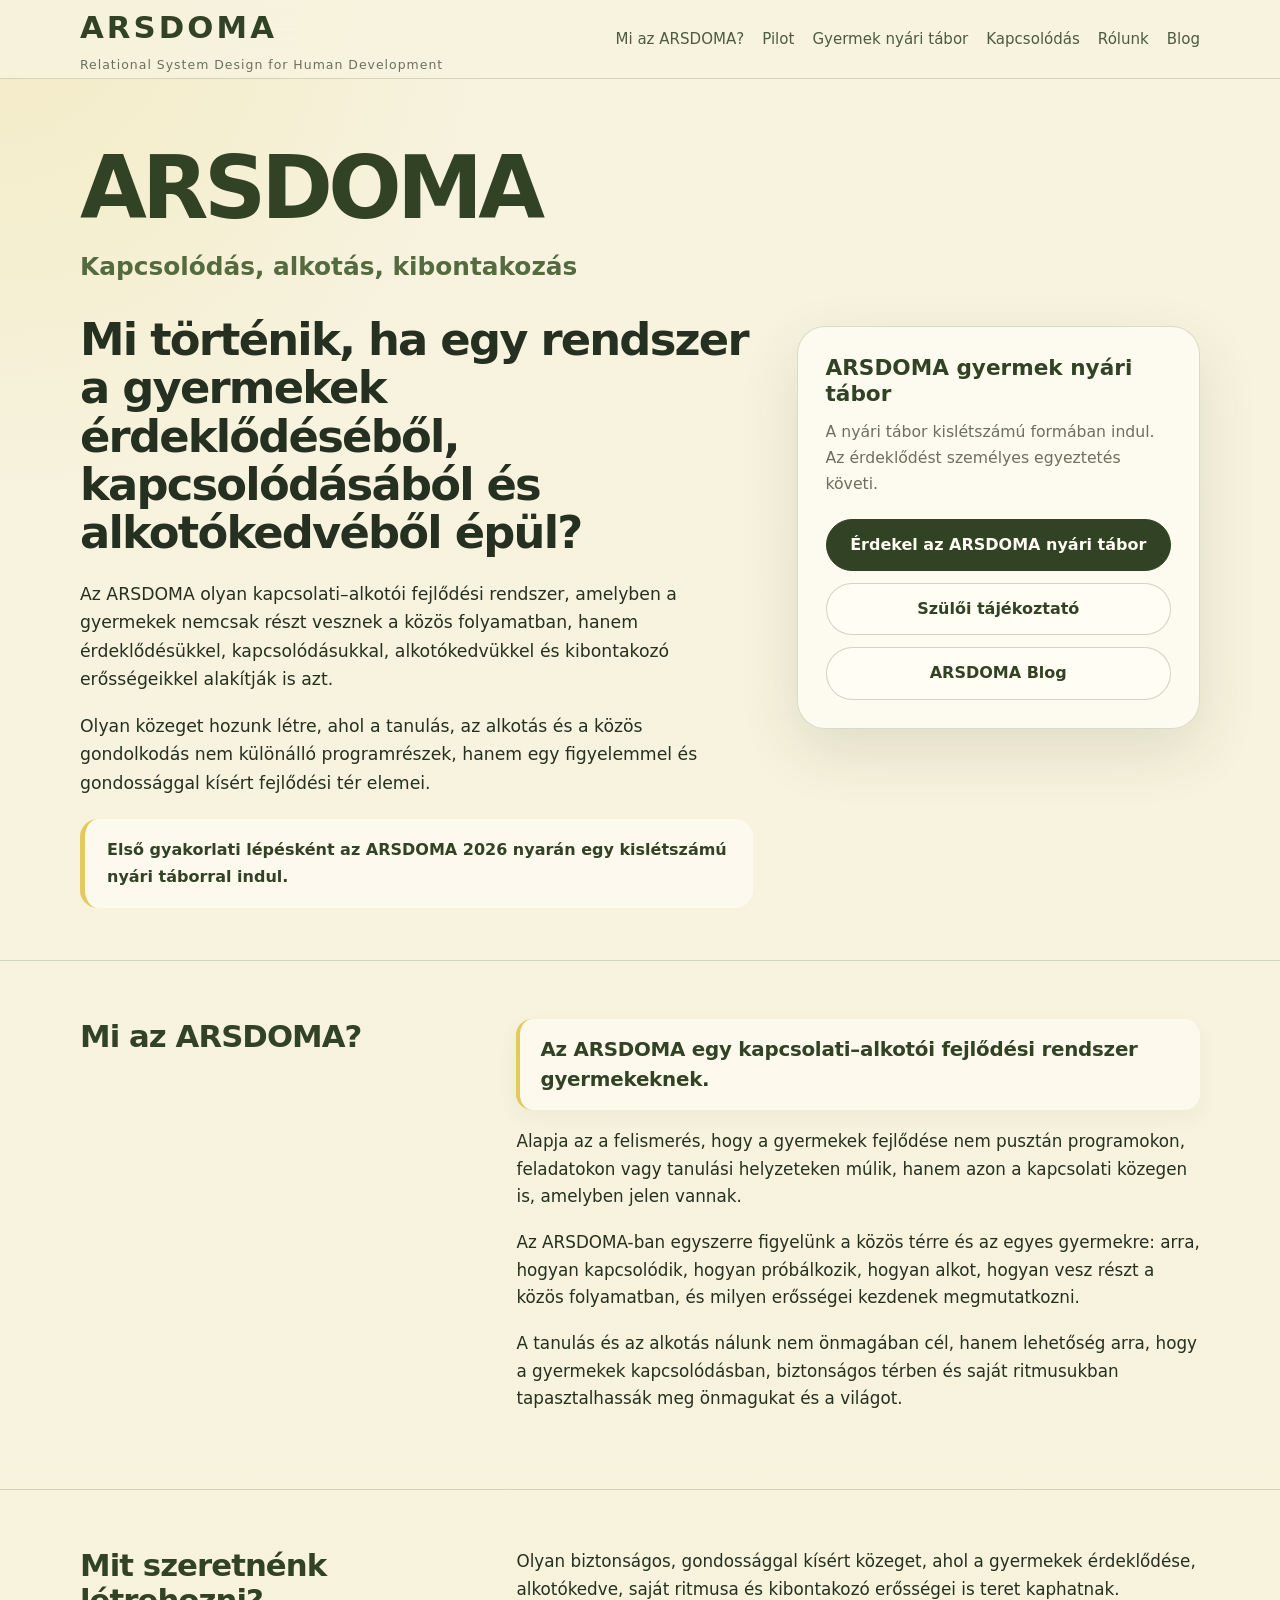
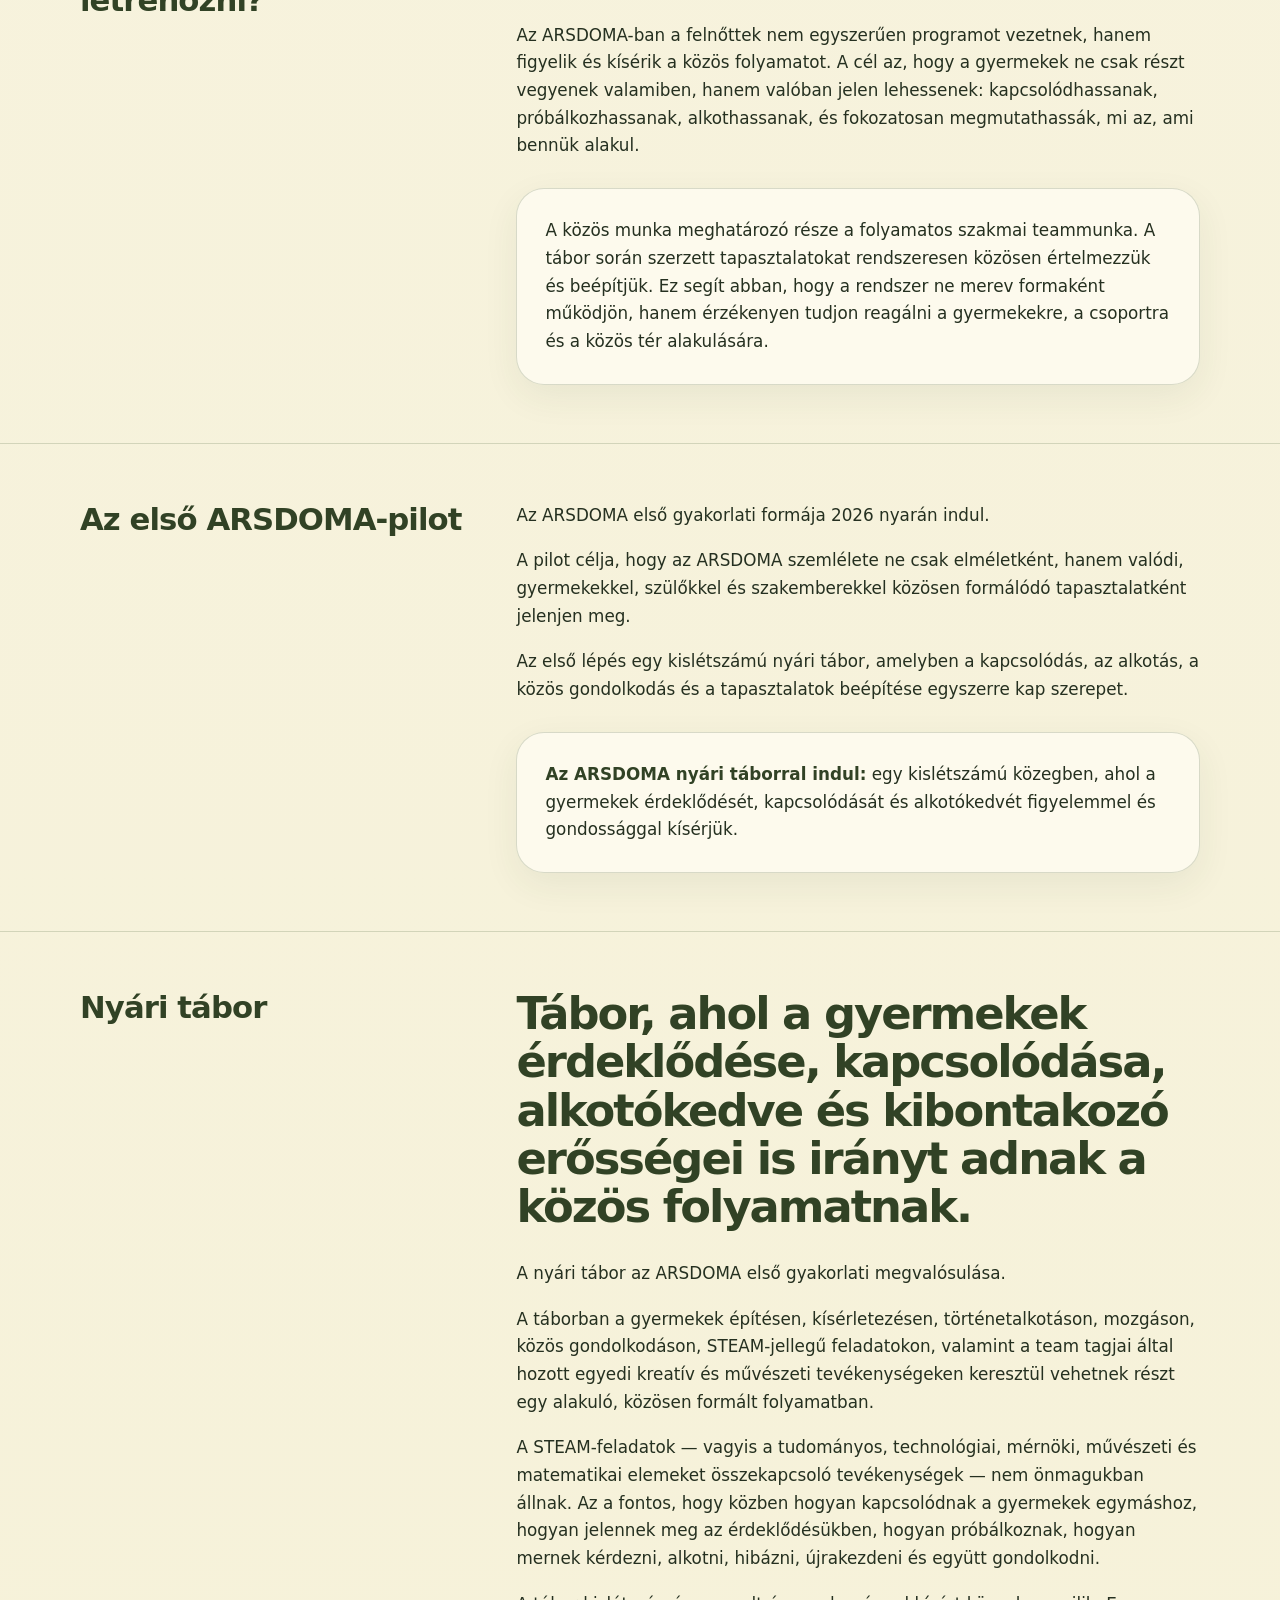
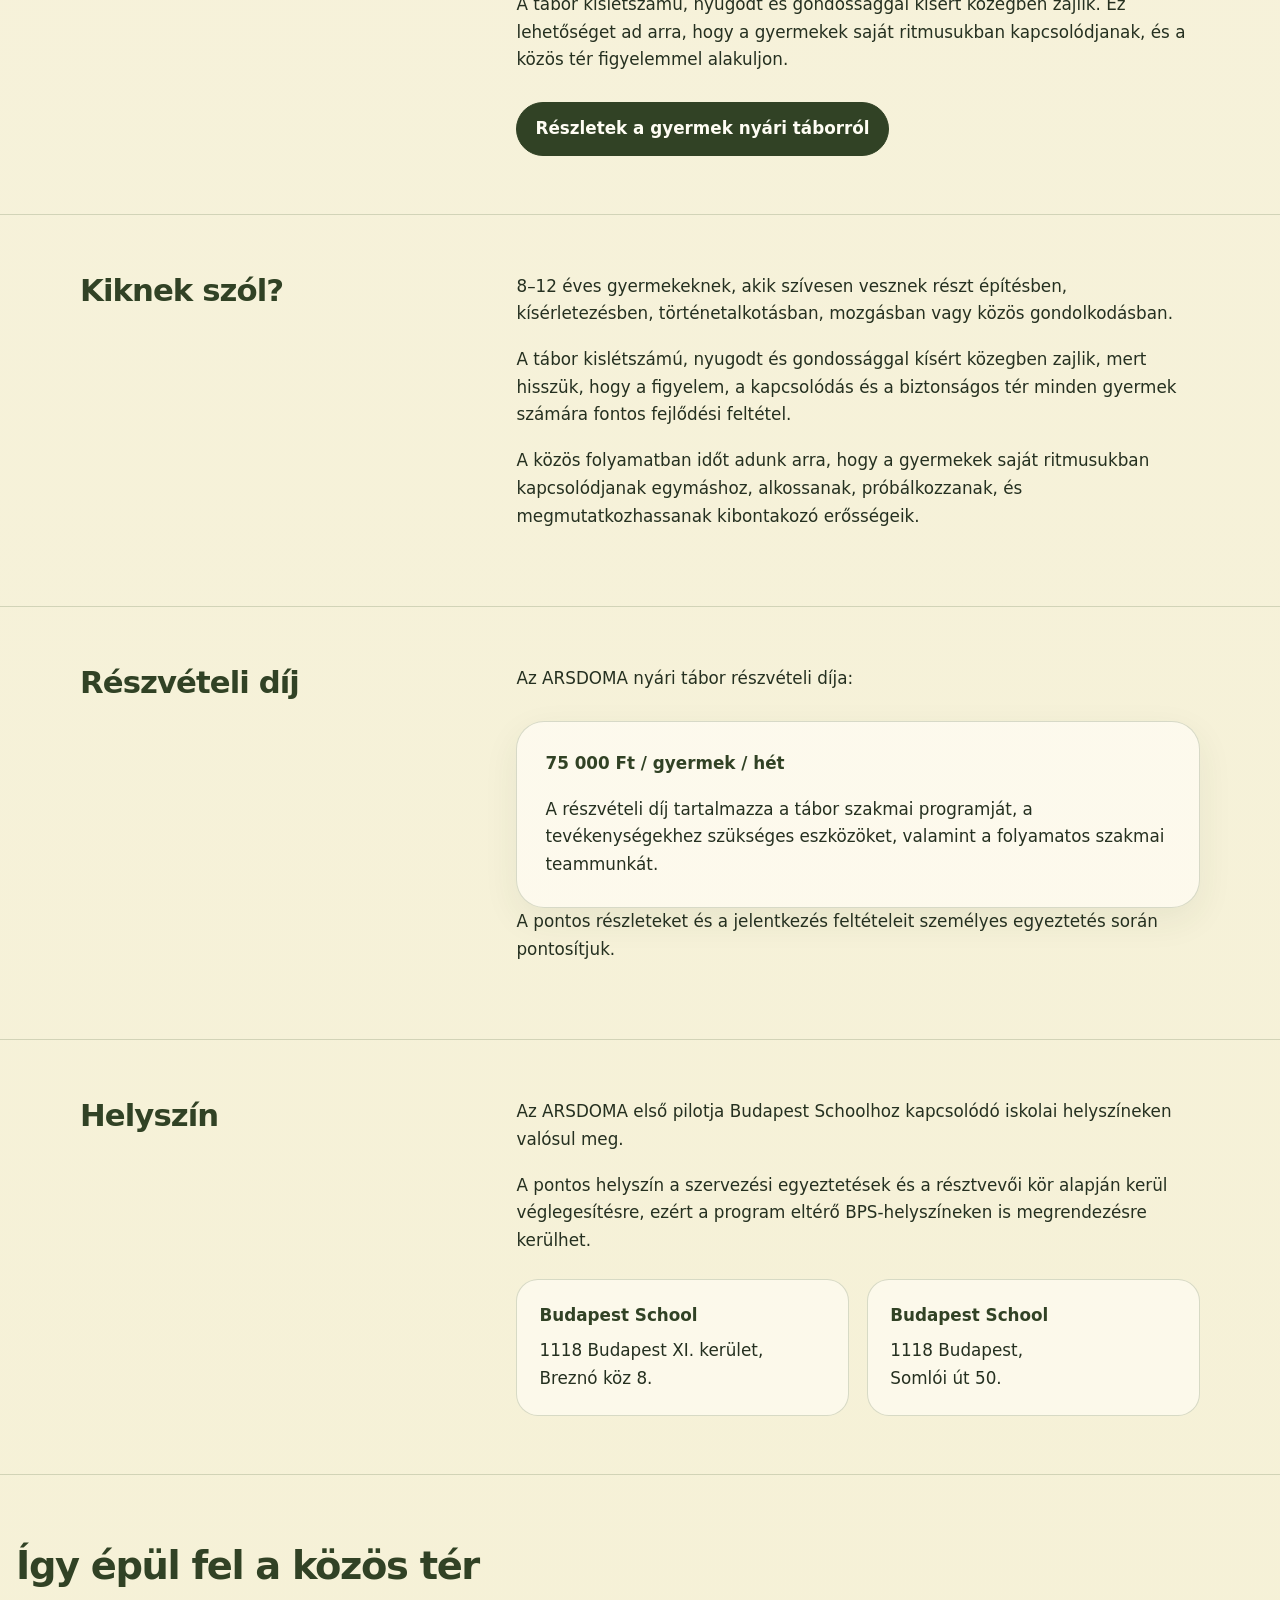
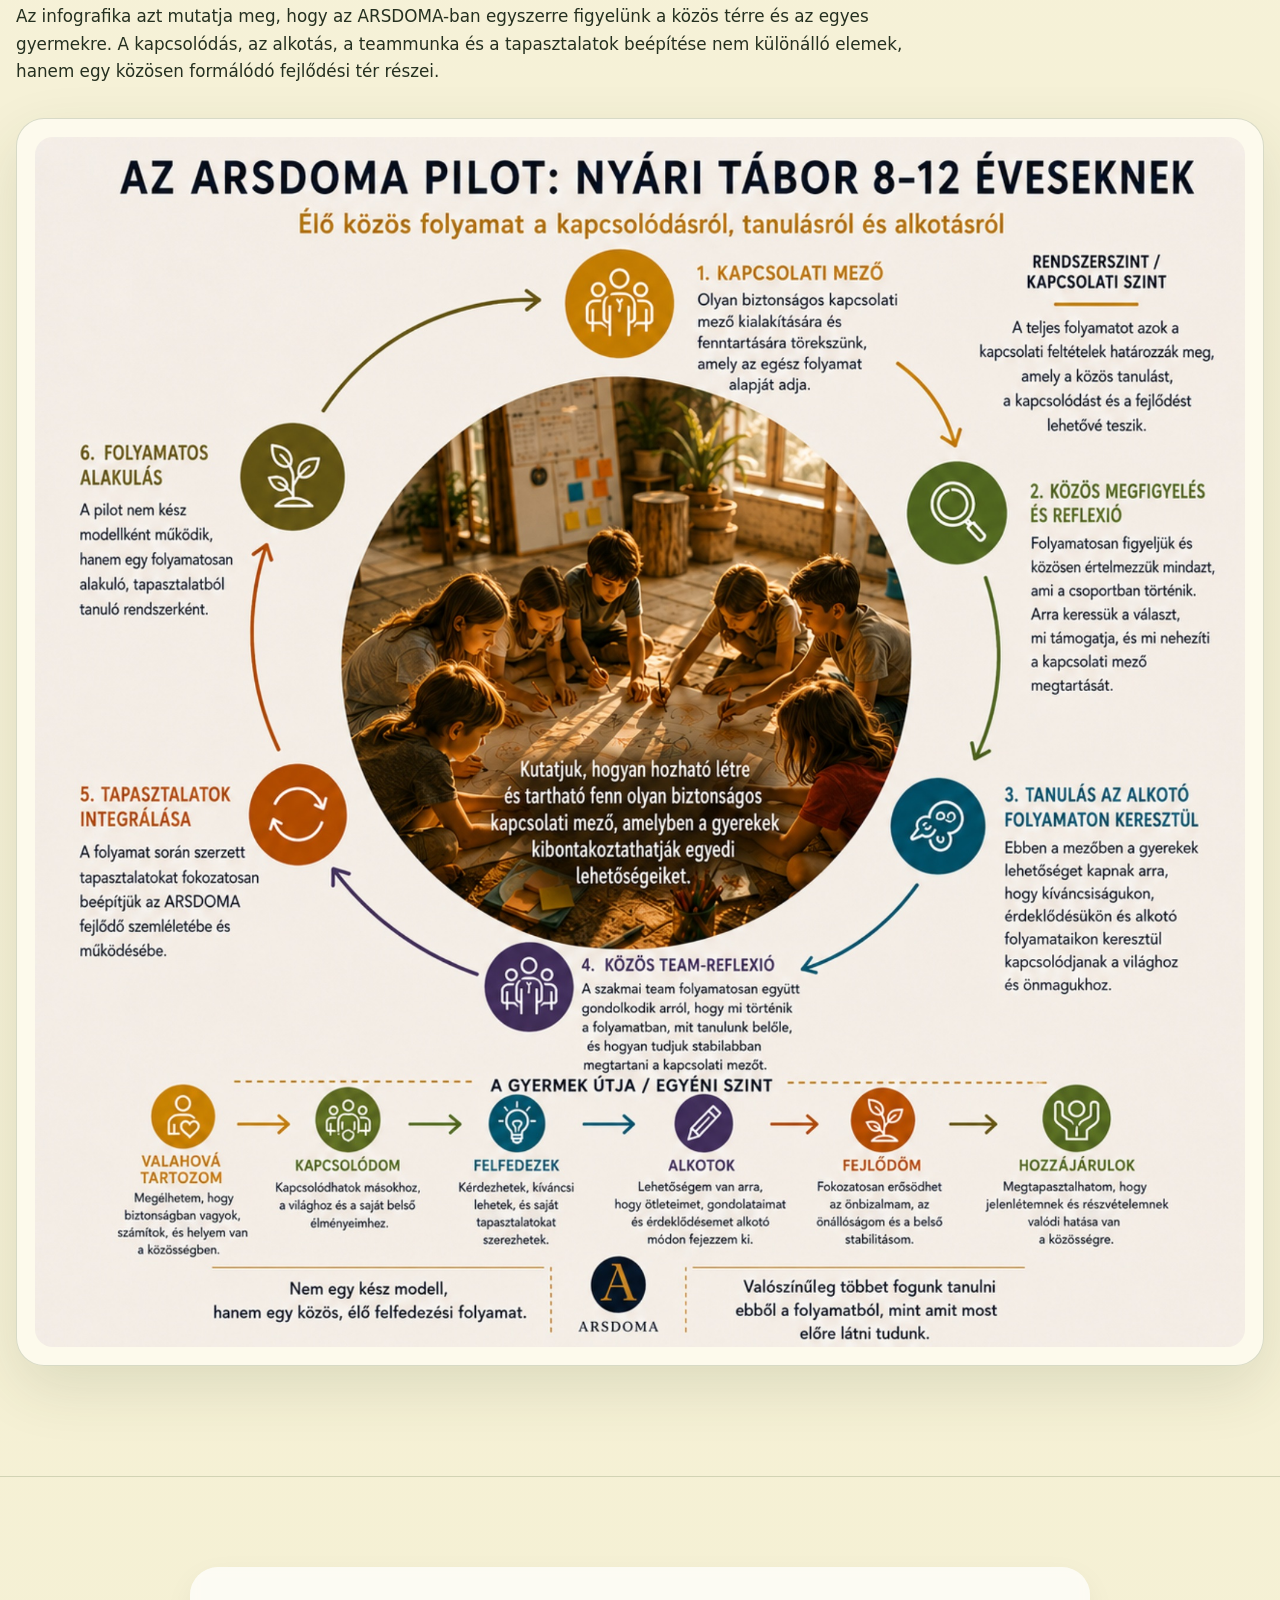
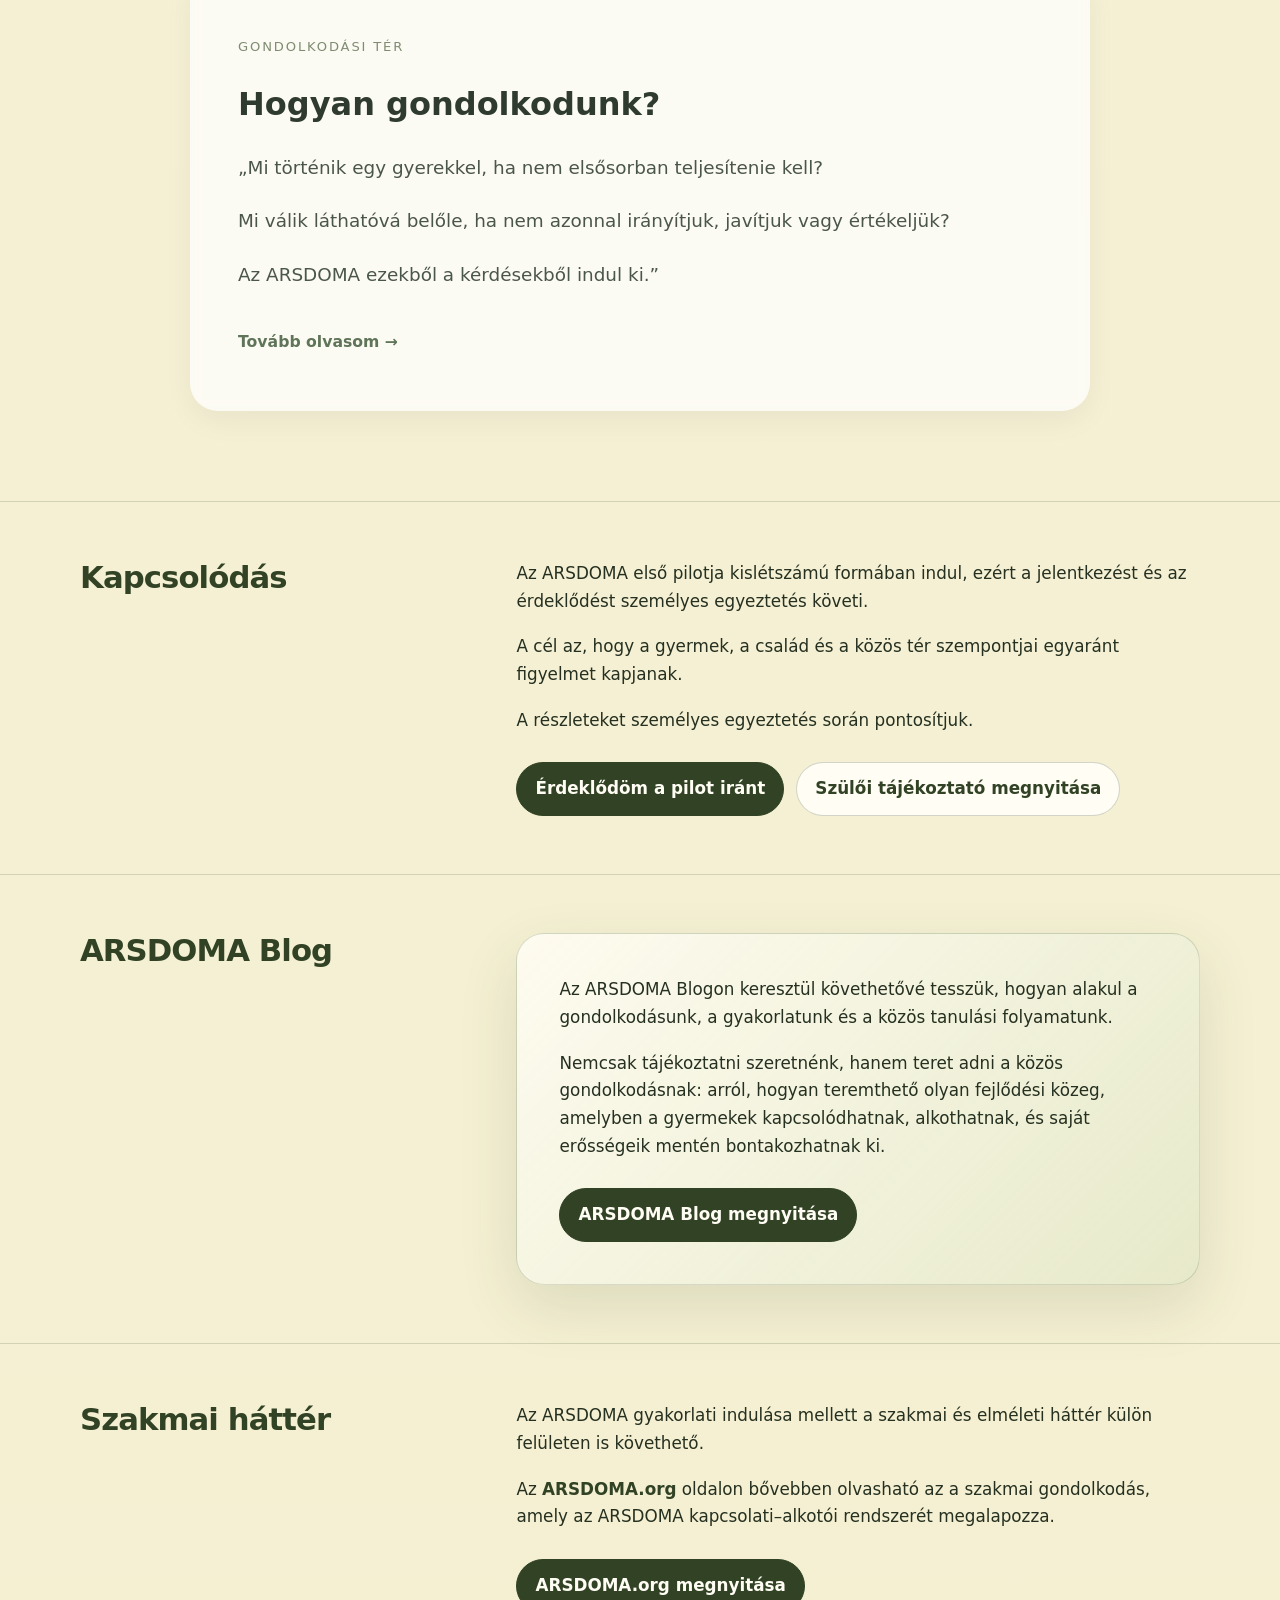
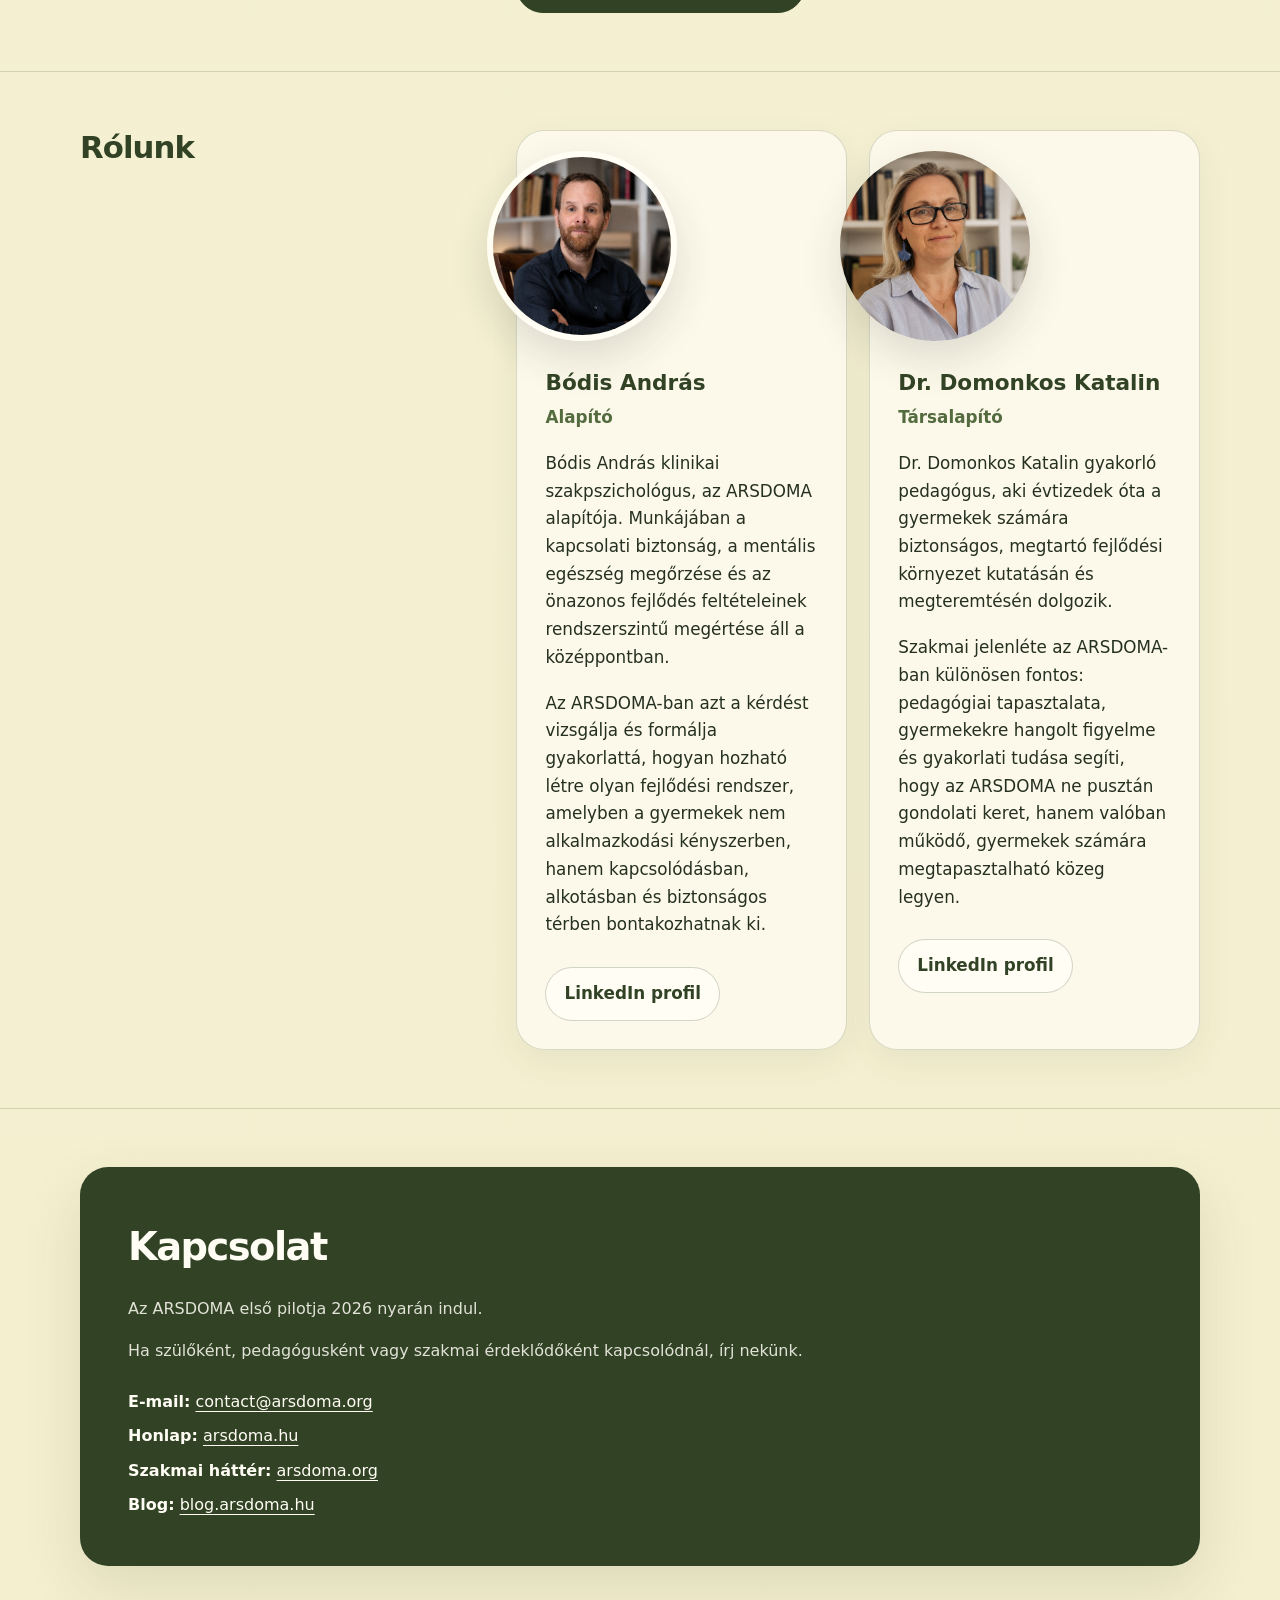
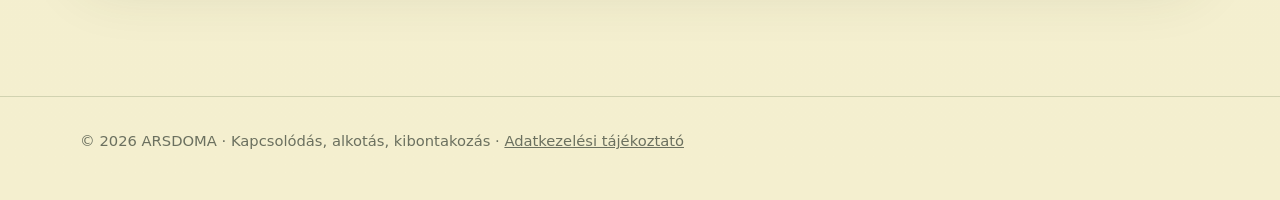
==== commit 6b3c2d46: "Adjust co-founder photo border styling" ====
--- a/index.html
+++ b/index.html
@@ -441,6 +441,10 @@
   border: 6px solid rgba(255, 253, 244, 0.95);
 }
 
+.person-photo-kati {
+  border: 0;
+}    
+
 .person h3 {
   margin: 0;
   font-size: 1.35rem;
@@ -1074,7 +1078,7 @@
           <img 
             src="domonkos-katalin.jpg" 
             alt="Dr. Domonkos Katalin, az ARSDOMA társalapítója" 
-            class="person-photo"
+            class="person-photo person-photo-kati"
           >
 
           <h3>Dr. Domonkos Katalin</h3>
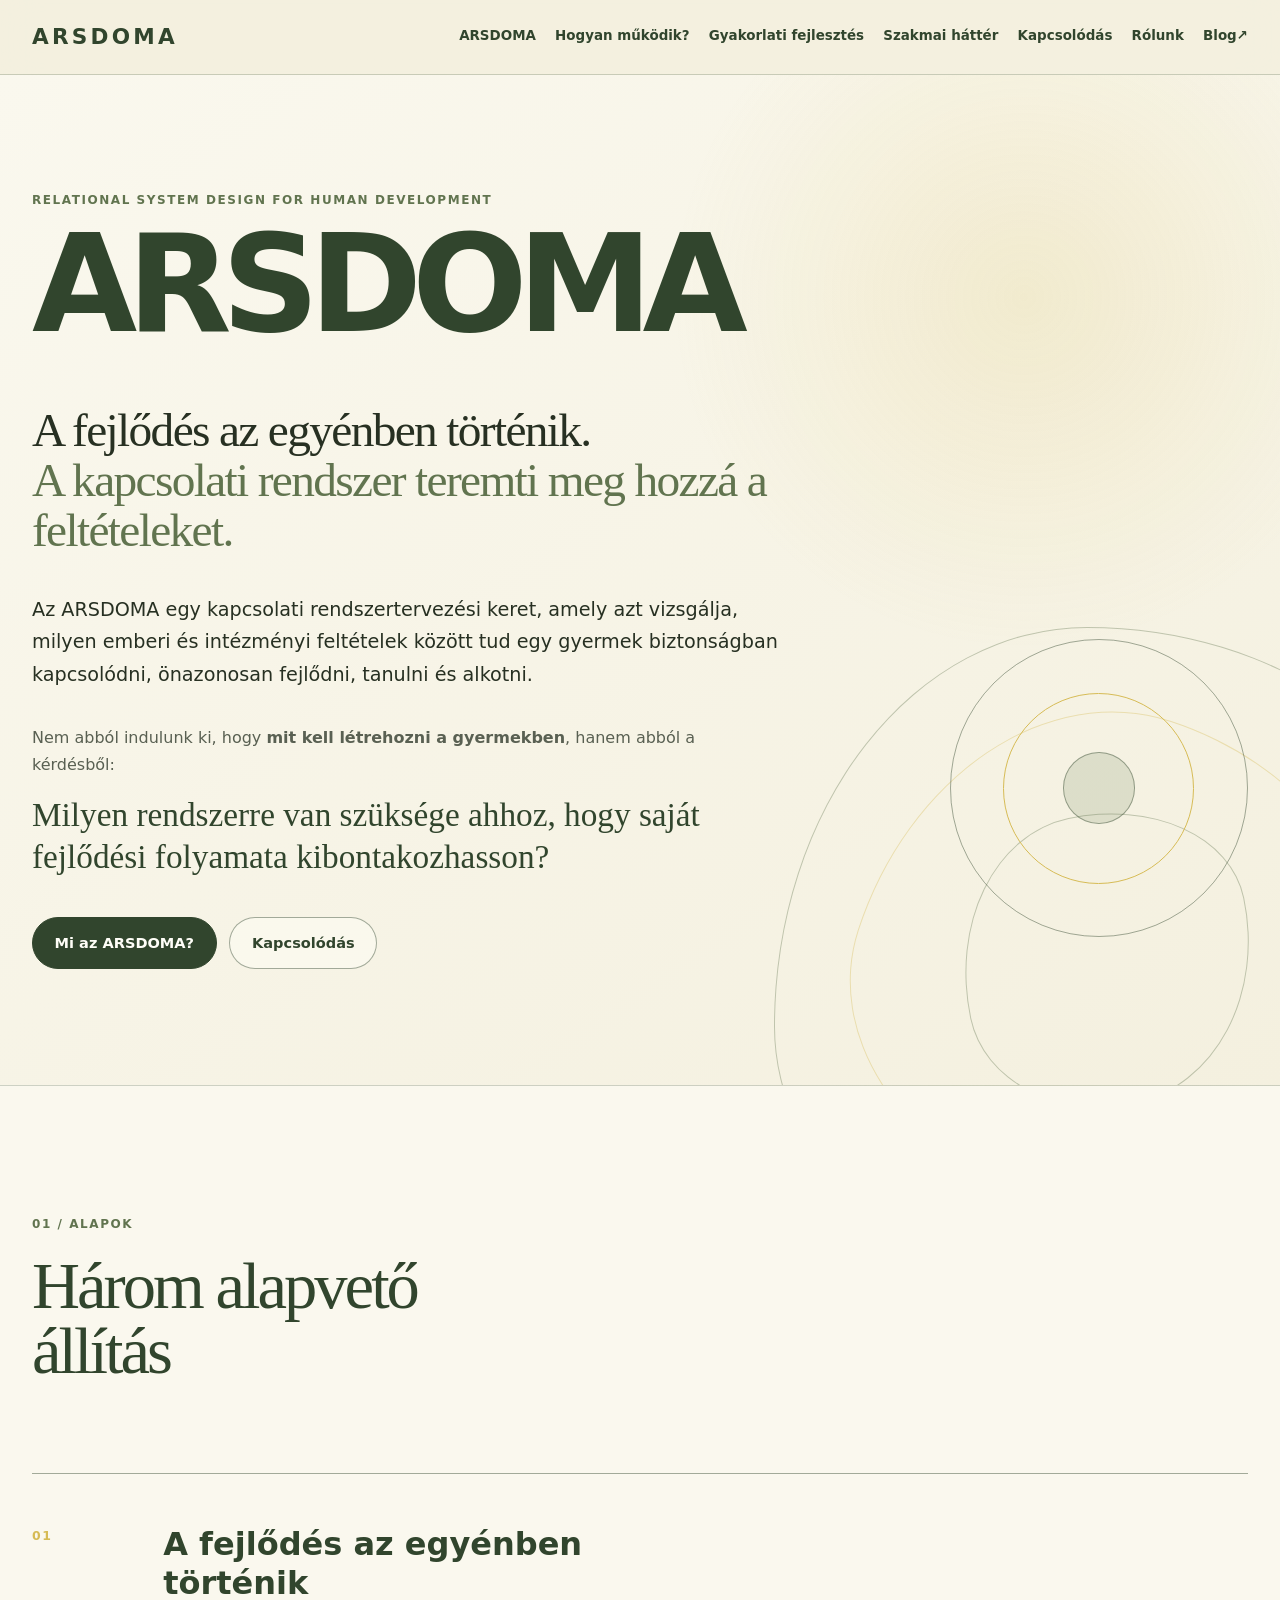
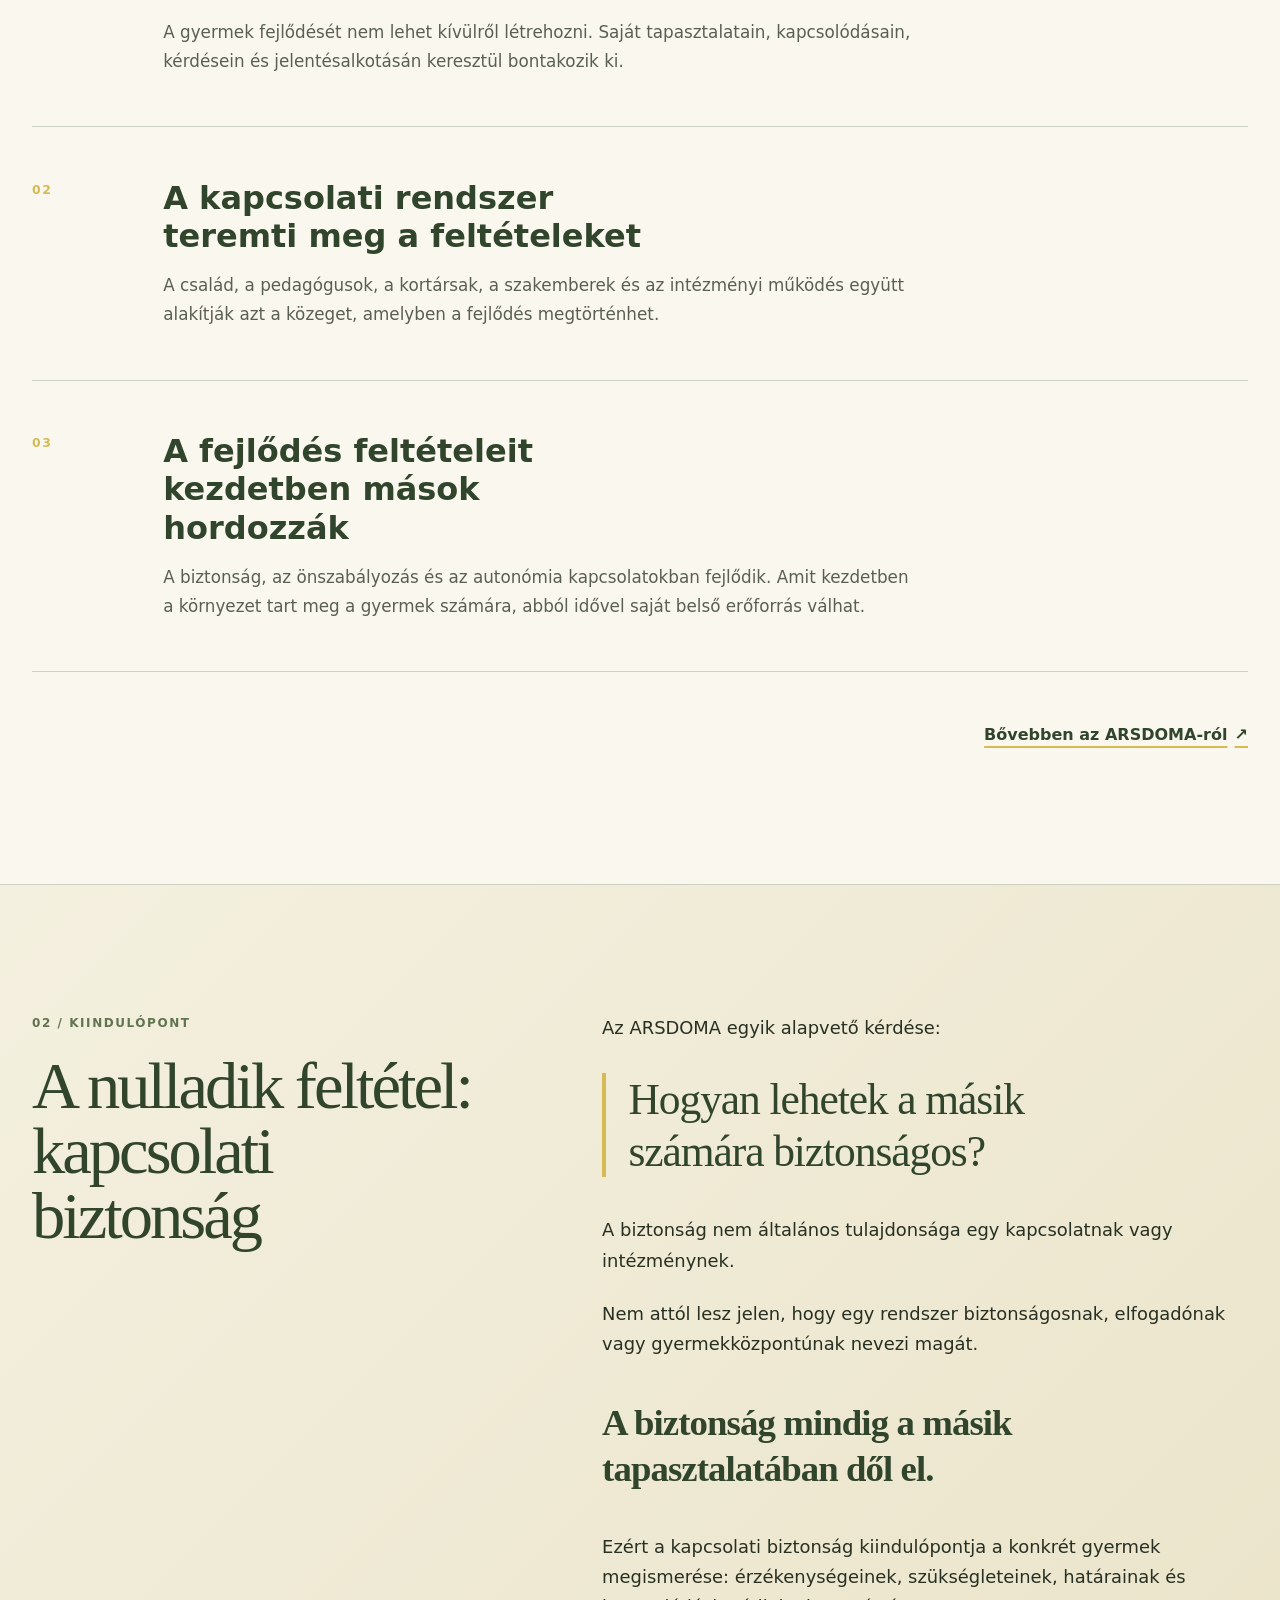
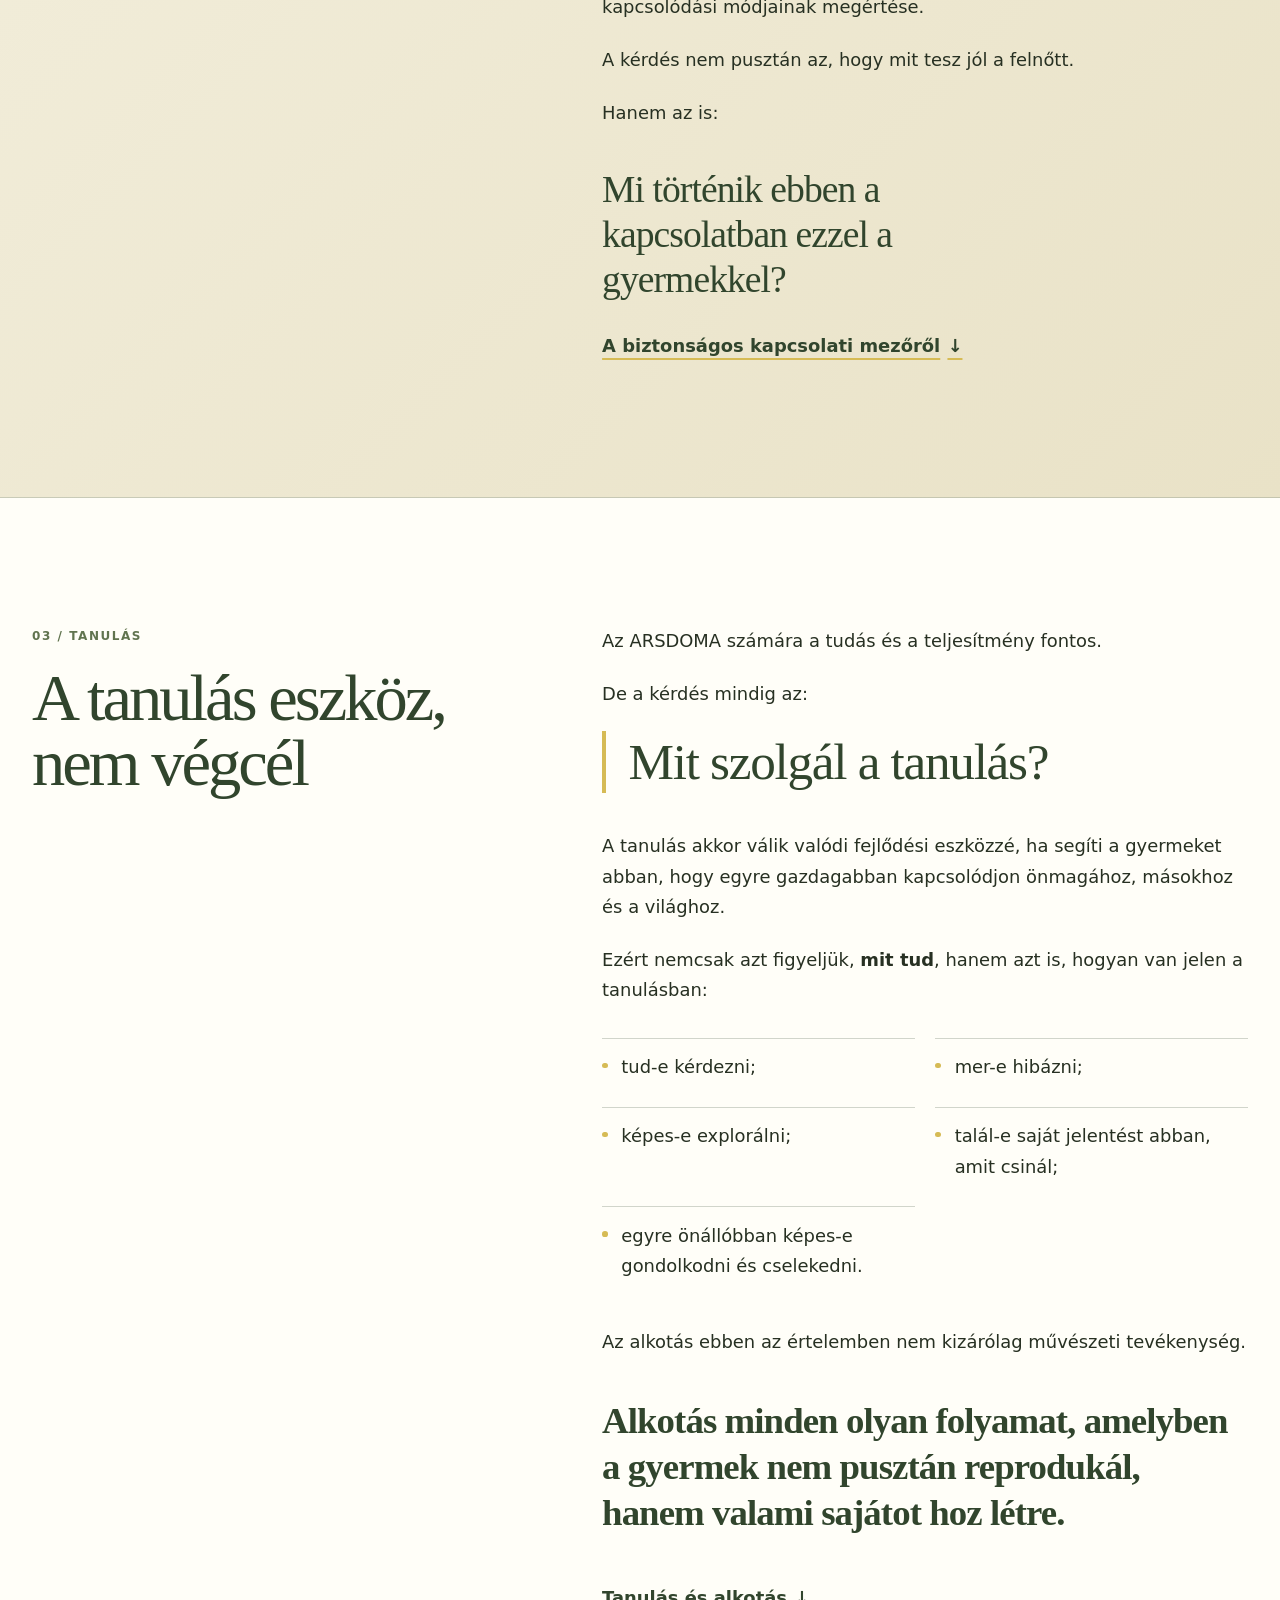
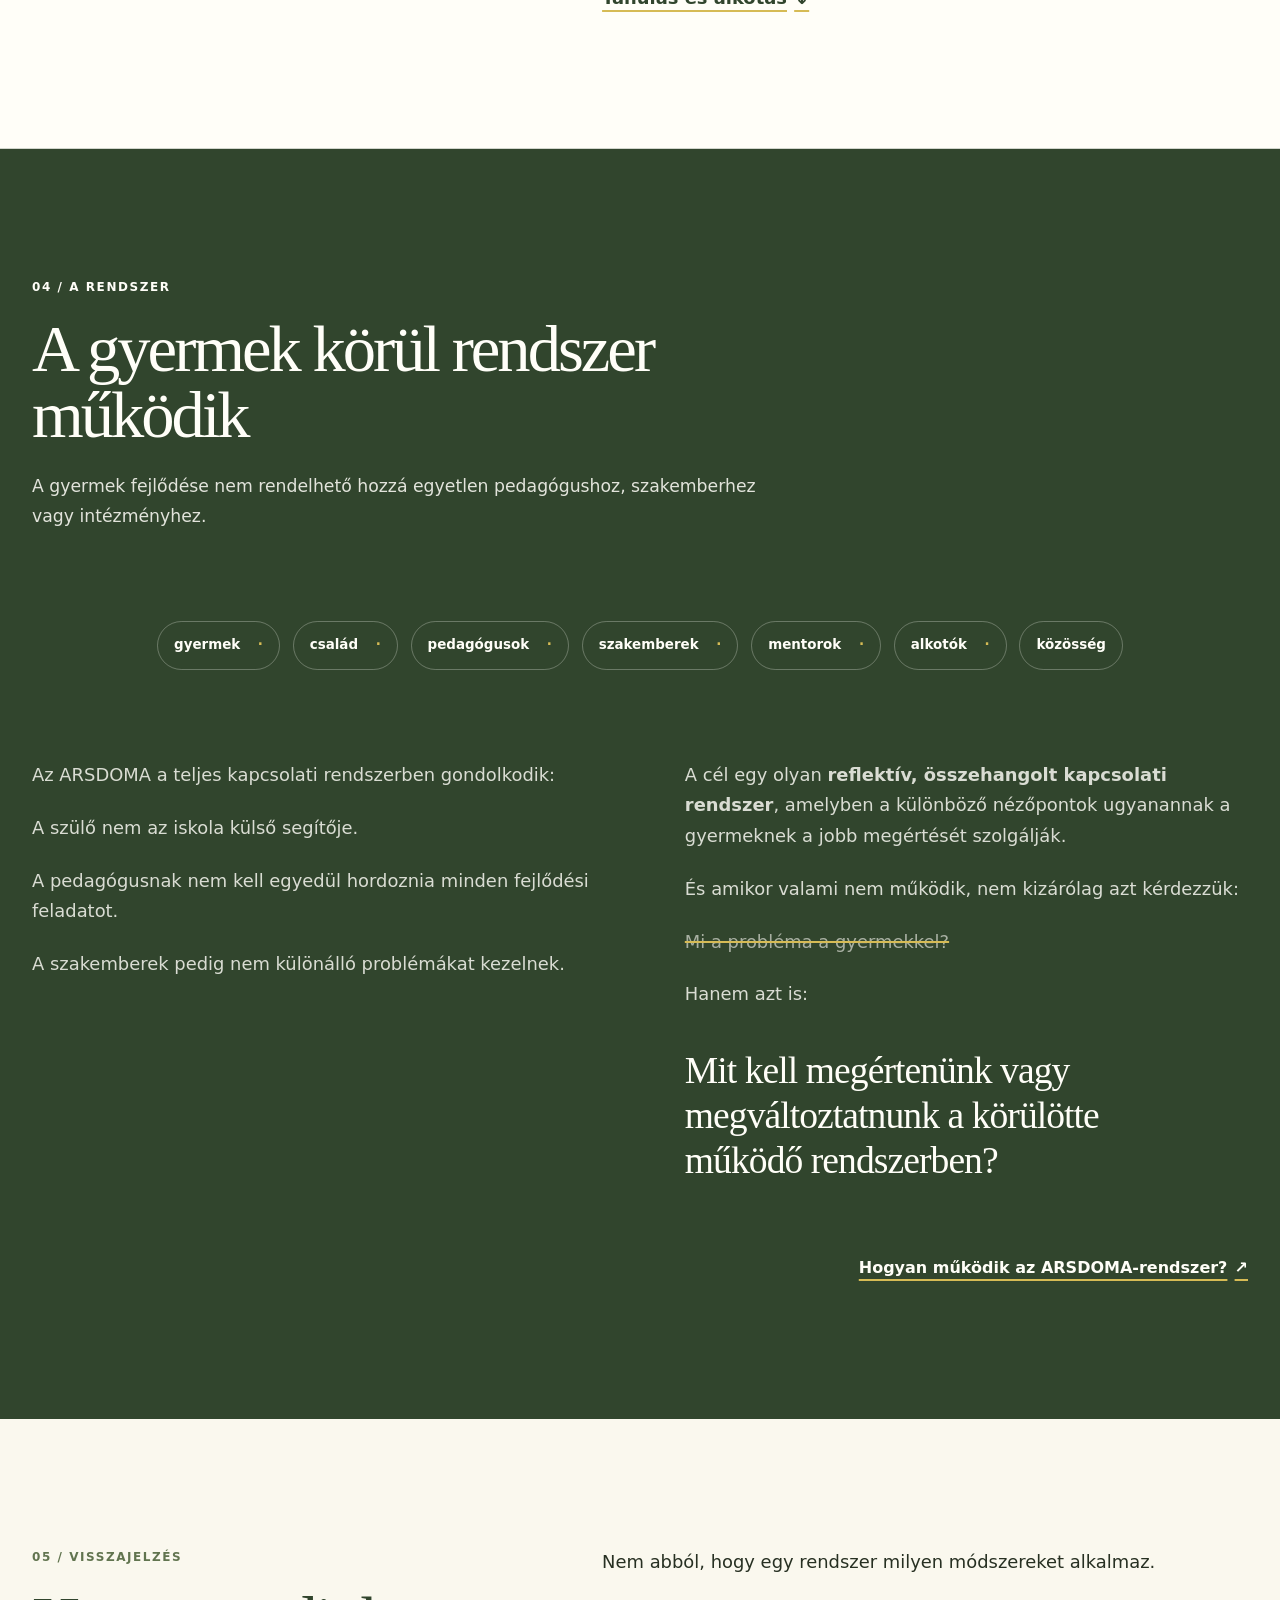
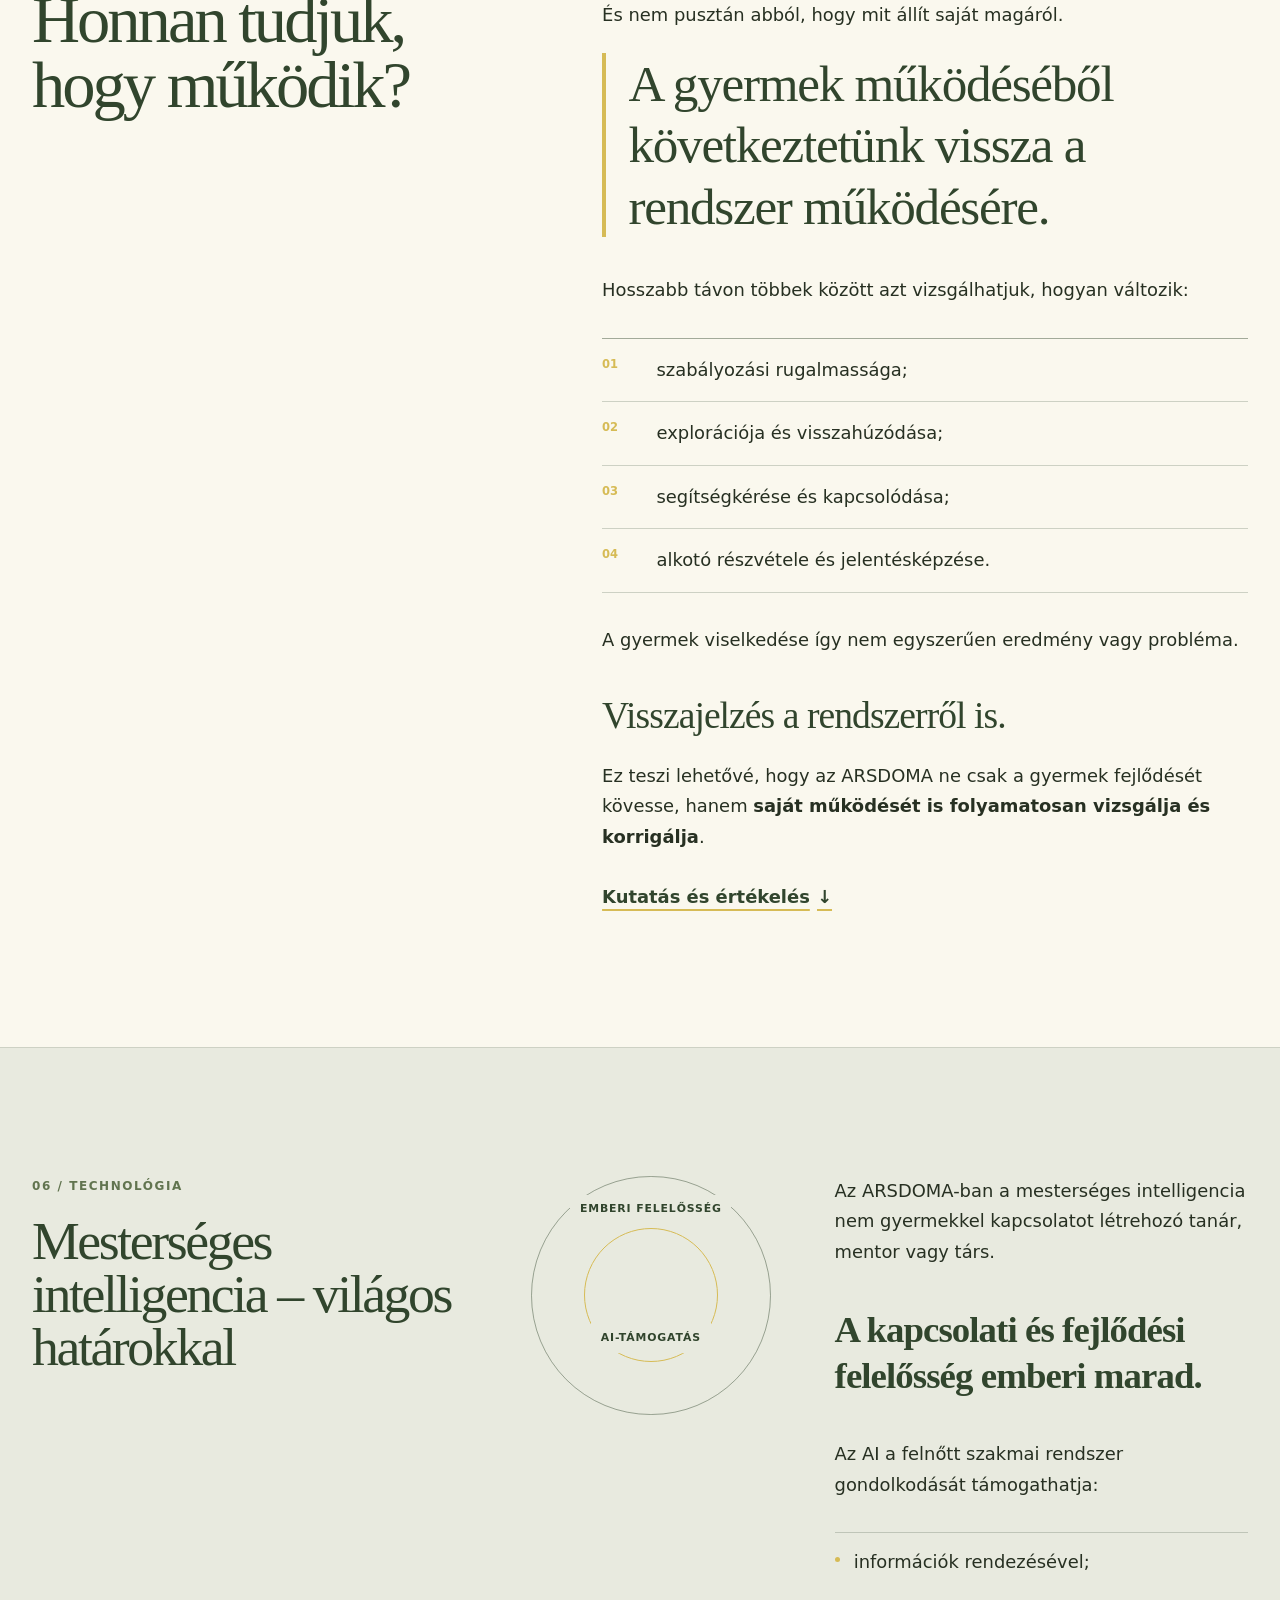
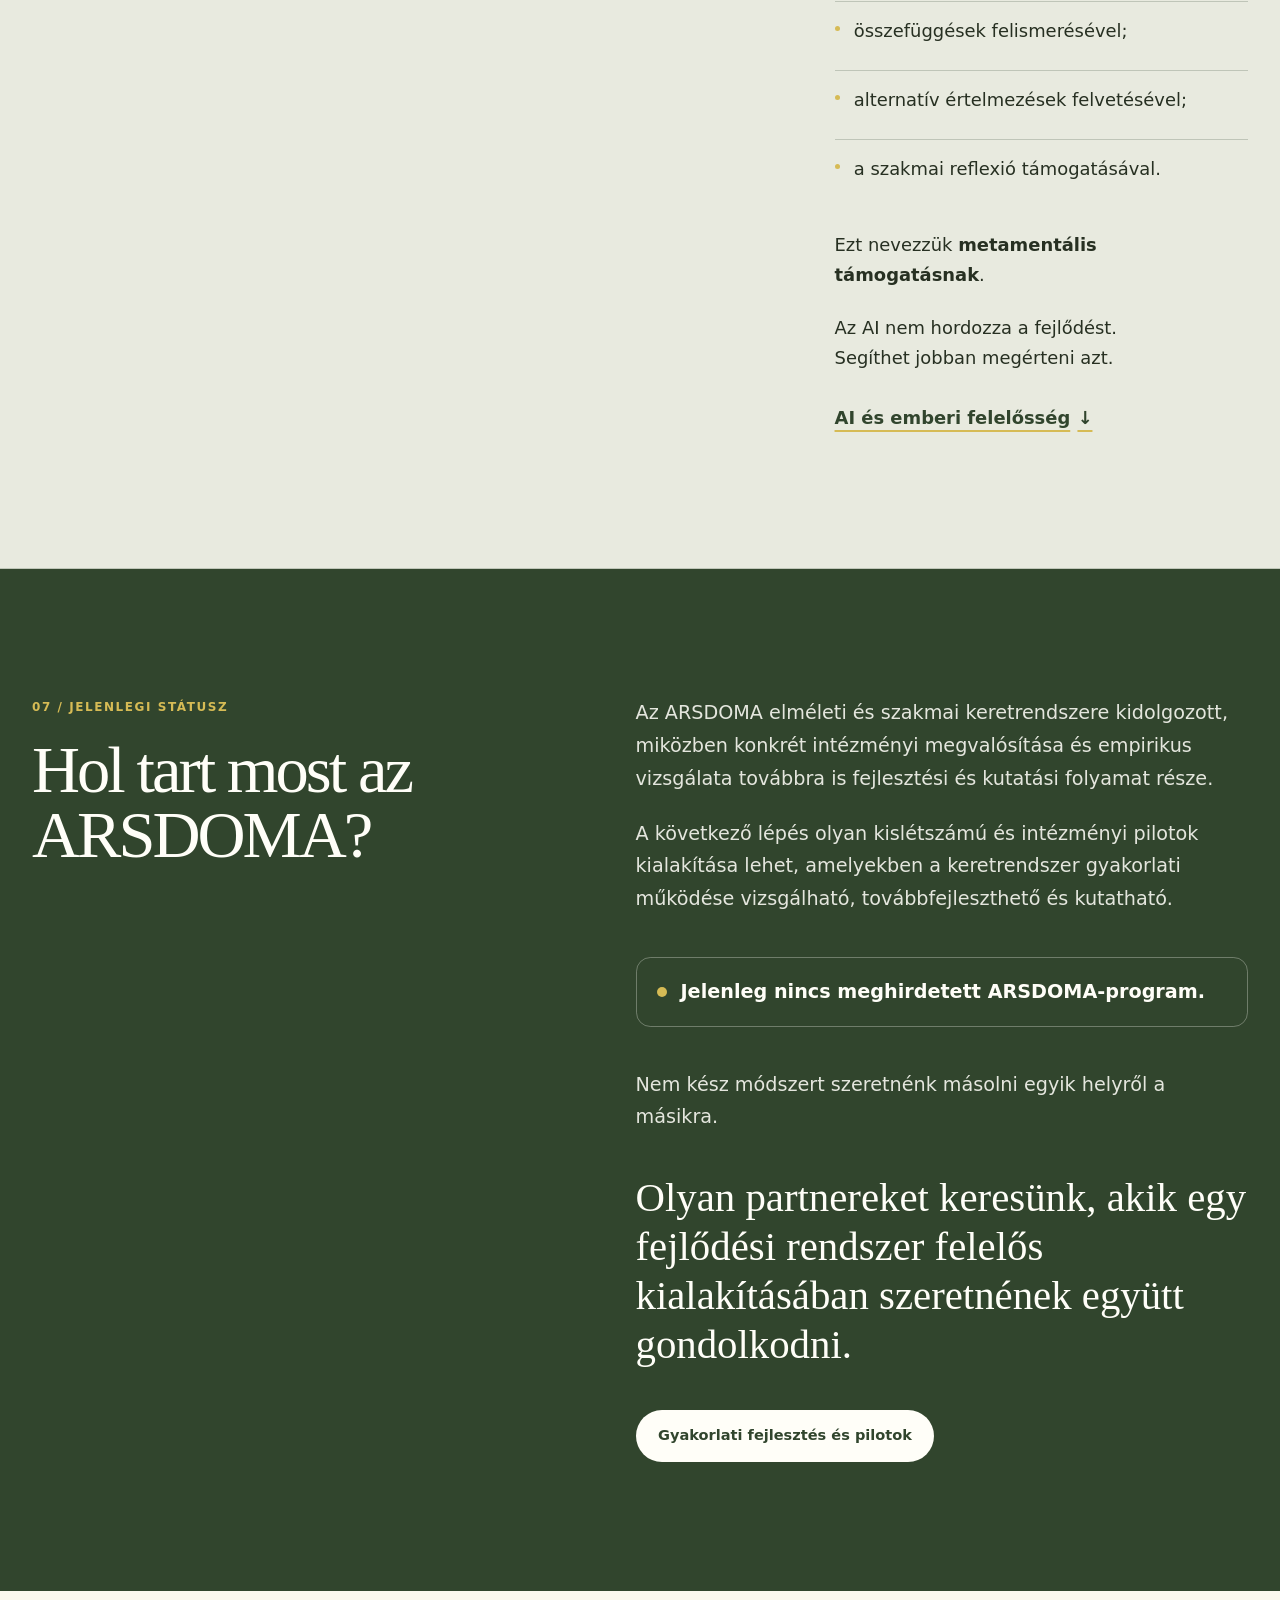
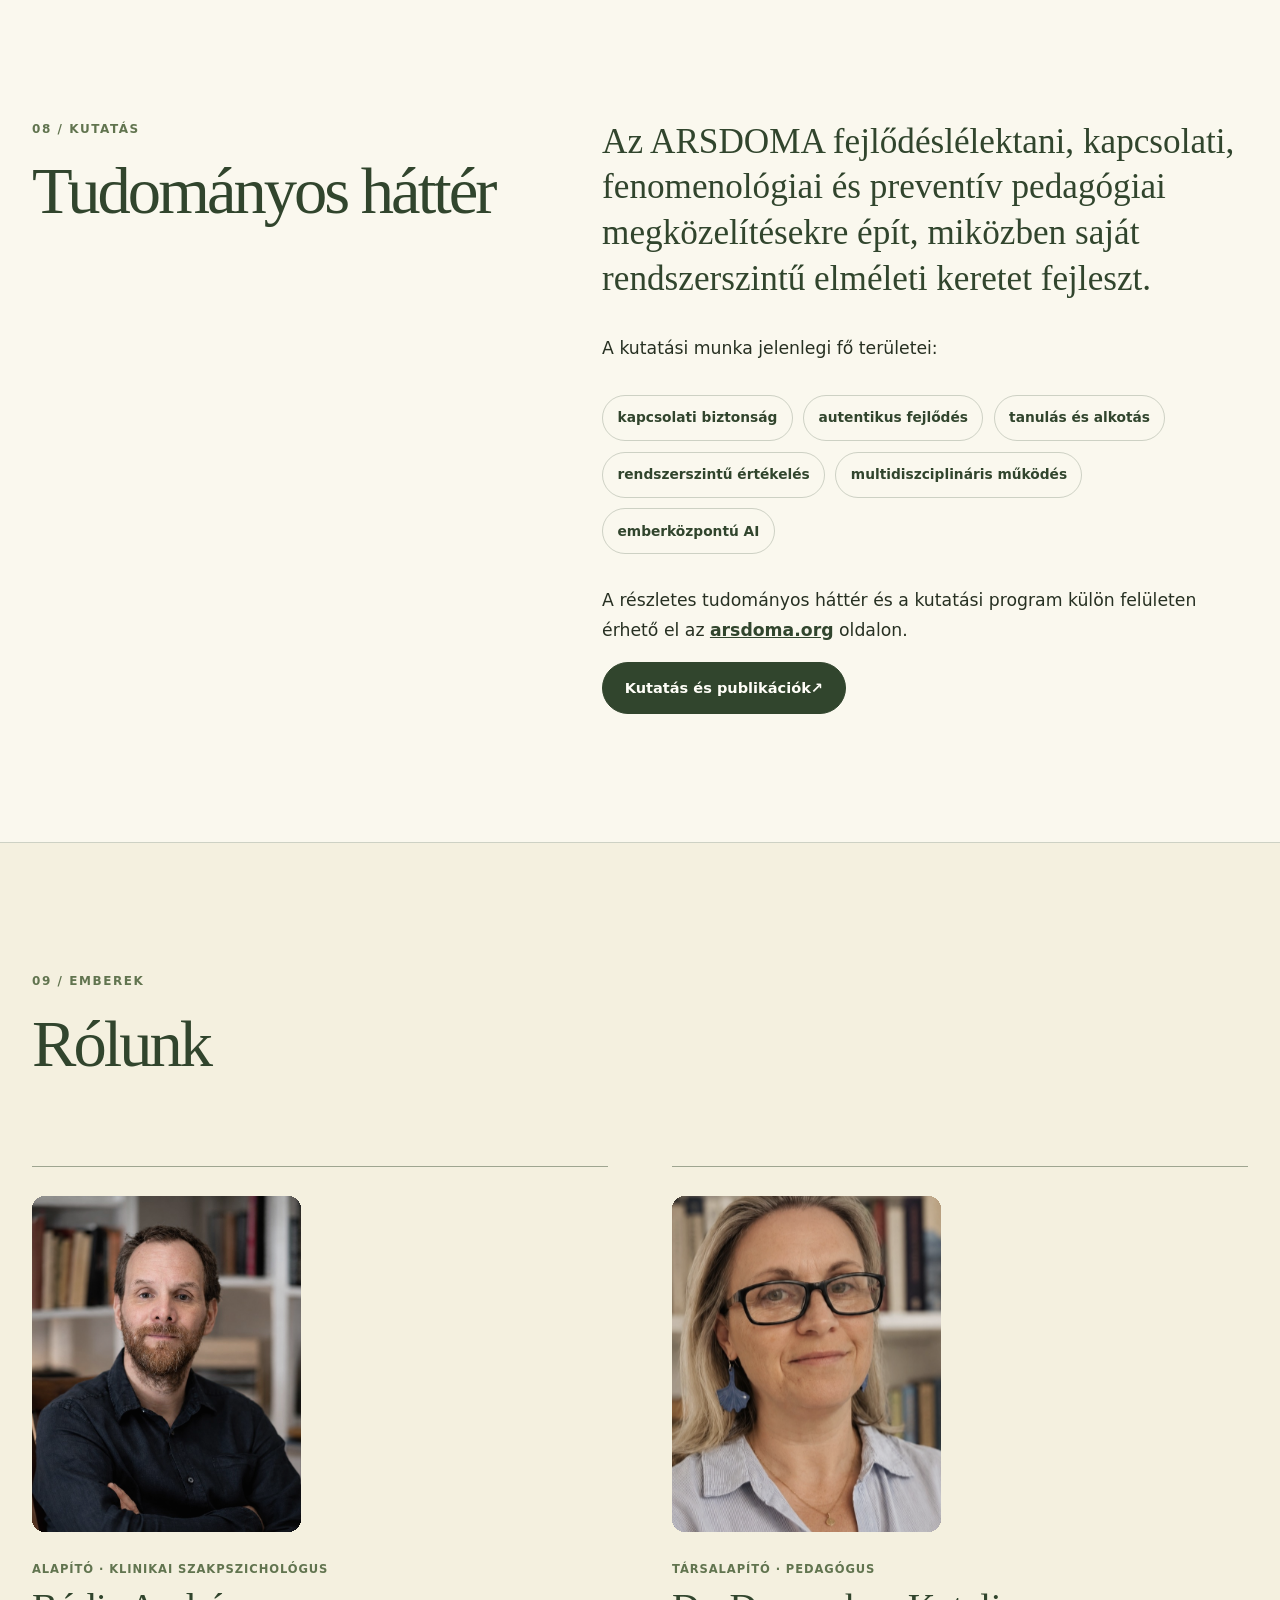
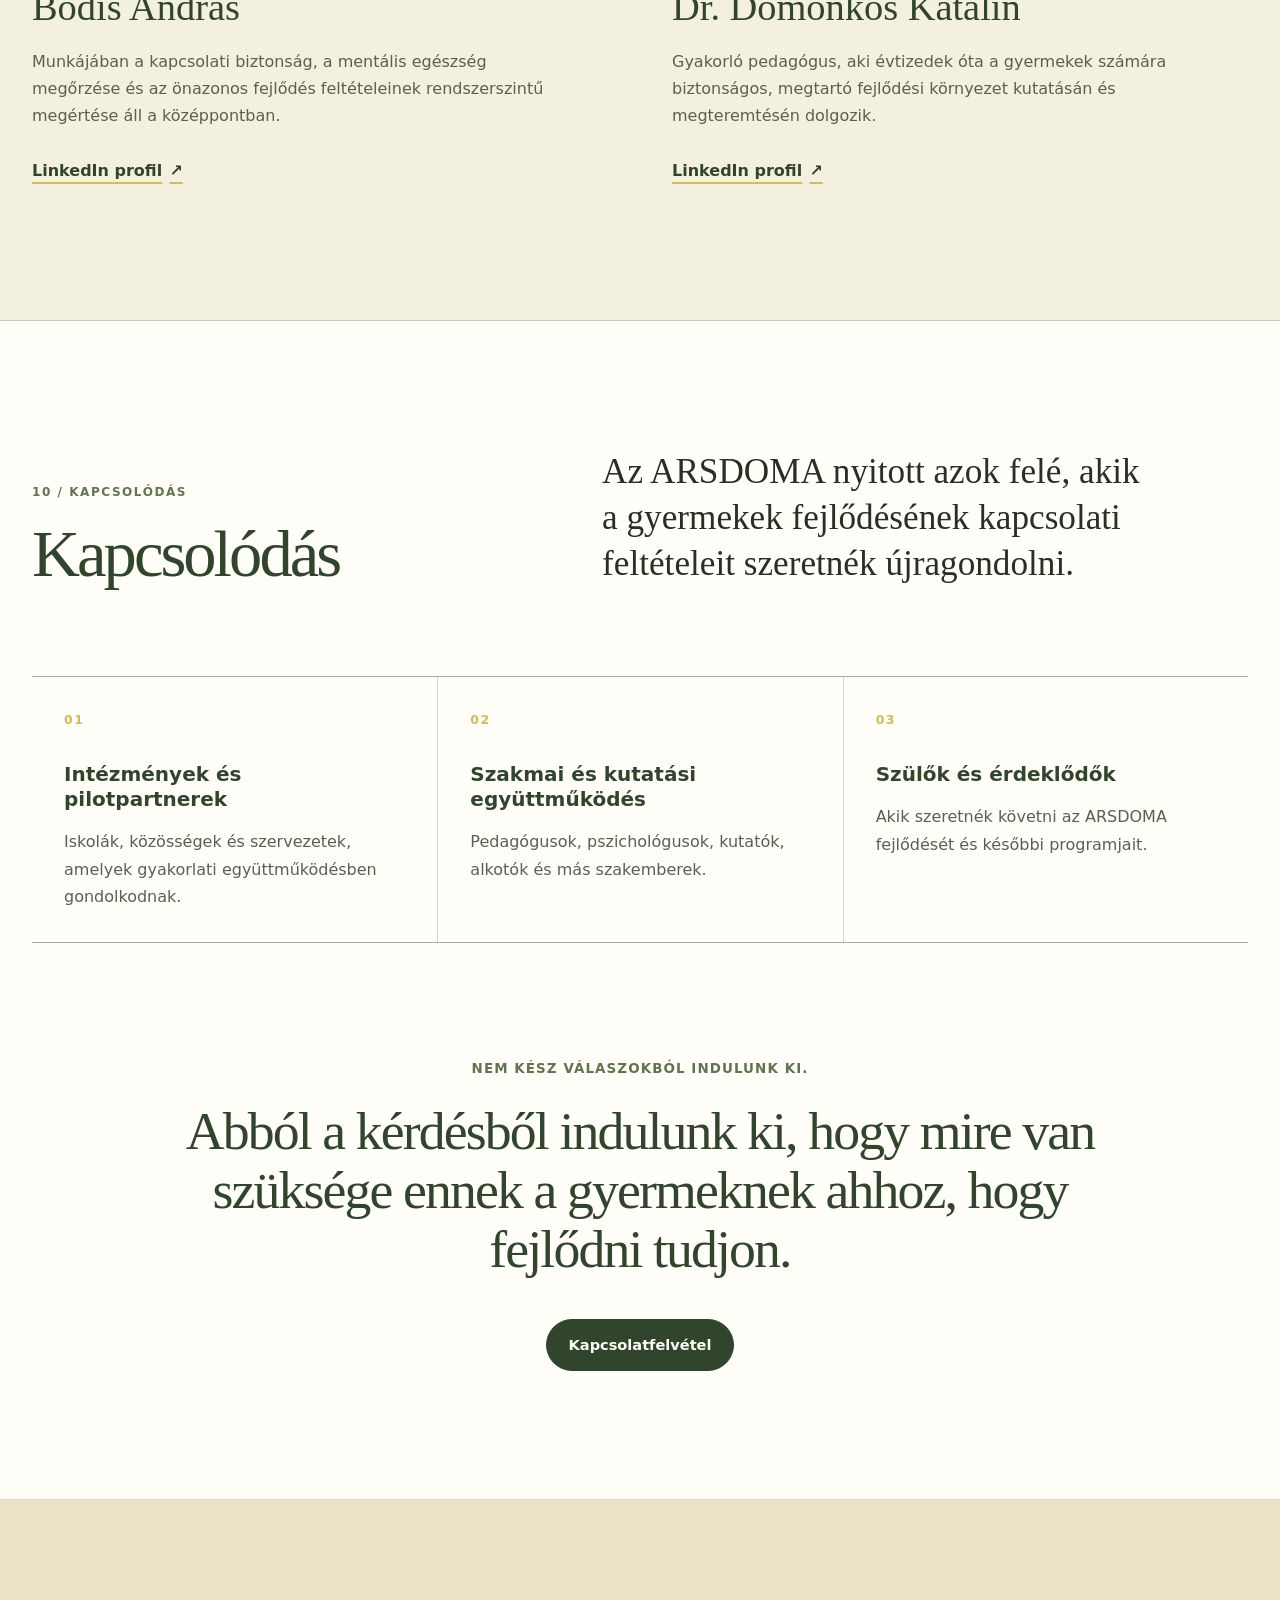
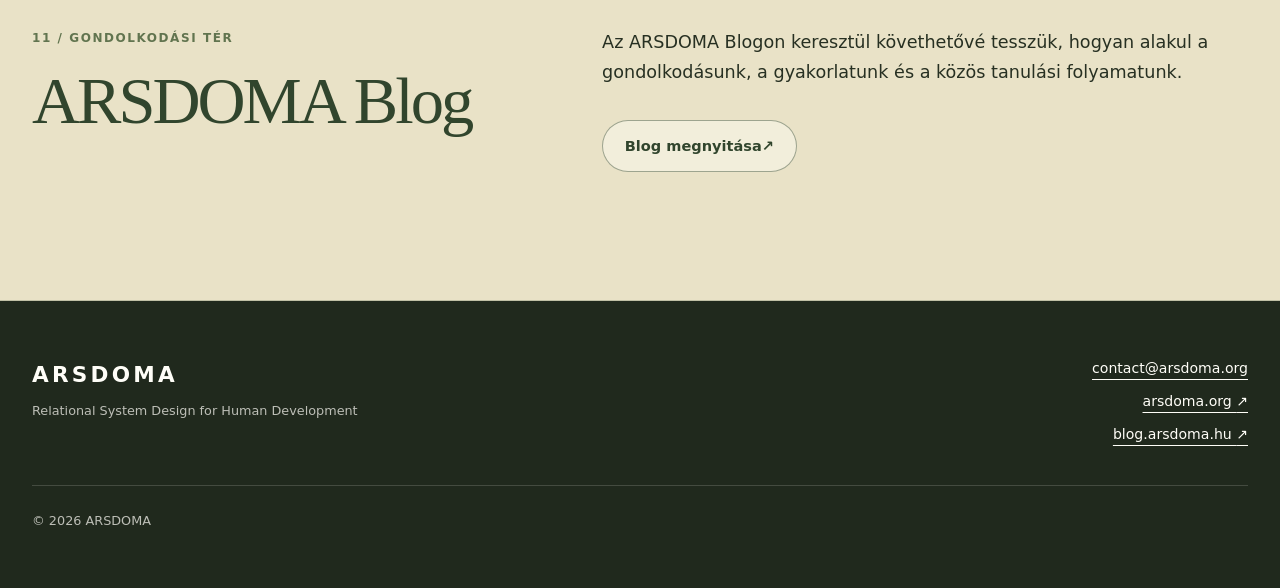
==== commit 3bff6d8a: "Redesign ARSDOMA.hu homepage for current framework" ====
--- a/index.html
+++ b/index.html
@@ -3,1136 +3,276 @@
 <head>
   <meta charset="utf-8" />
   <meta name="viewport" content="width=device-width, initial-scale=1" />
-
-  <title>ARSDOMA – Kapcsolódás, alkotás, kibontakozás</title>
-  <meta name="description" content="ARSDOMA – kapcsolati–alkotói fejlődési rendszer gyermekeknek. Első gyakorlati lépésként 2026 nyarán kislétszámú nyári táborral indul." />
-
-  <meta property="og:title" content="ARSDOMA – Kapcsolódás, alkotás, kibontakozás" />
-  <meta property="og:description" content="Mi történik, ha egy rendszer a gyermekek érdeklődéséből, kapcsolódásából és alkotókedvéből épül?" />
+  <title>ARSDOMA – Relational System Design for Human Development</title>
+  <meta name="description" content="Az ARSDOMA kapcsolati rendszertervezési keret a gyermekek biztonságos kapcsolódásának, önazonos fejlődésének, tanulásának és alkotásának emberi és intézményi feltételeiről." />
+  <link rel="canonical" href="https://arsdoma.hu/" />
+  <meta property="og:title" content="ARSDOMA – Relational System Design for Human Development" />
+  <meta property="og:description" content="A fejlődés az egyénben történik. A kapcsolati rendszer teremti meg hozzá a feltételeket." />
   <meta property="og:type" content="website" />
-  <meta property="og:image" content="./arsdoma-pilot-infografika.jpg" />
-
-  <style>
-    :root {
-      --bg: #f7f3df;
-      --bg-soft: #fbf8e9;
-      --green: #536b3f;
-      --green-dark: #314225;
-      --green-soft: #dbe4c3;
-      --yellow: #e4c95e;
-      --text: #253020;
-      --muted: #6b705f;
-      --line: rgba(83, 107, 63, 0.22);
-      --white: #fffdf4;
-      --shadow: 0 22px 60px rgba(49, 66, 37, 0.12);
-      --radius: 28px;
-      --max: 1120px;
-      --wide: 1360px;
-    }
-
-    * {
-      box-sizing: border-box;
-    }
-
-    html {
-      scroll-behavior: smooth;
-    }
-
-    body {
-      margin: 0;
-      font-family: system-ui, -apple-system, BlinkMacSystemFont, "Segoe UI", sans-serif;
-      background:
-        radial-gradient(circle at top left, rgba(228, 201, 94, 0.20), transparent 32rem),
-        linear-gradient(180deg, var(--bg) 0%, #f4efcf 100%);
-      color: var(--text);
-      line-height: 1.65;
-    }
-
-    a {
-      color: inherit;
-    }
-
-    .page {
-      width: min(var(--max), calc(100% - 32px));
-      margin: 0 auto;
-    }
-
-    .page.wide {
-      width: min(var(--wide), calc(100% - 32px));
-      margin: 0 auto;
-    }
-
-    header {
-      position: sticky;
-      top: 0;
-      z-index: 10;
-      backdrop-filter: blur(18px);
-      background: rgba(247, 243, 223, 0.88);
-      border-bottom: 1px solid var(--line);
-    }
-
-    .nav {
-      min-height: 78px;
-      display: flex;
-      align-items: center;
-      justify-content: space-between;
-      gap: 28px;
-    }
-
-    .brand {
-      display: flex;
-      flex-direction: column;
-      gap: 2px;
-      text-decoration: none;
-    }
-
-    .brand-title {
-      font-size: clamp(1.45rem, 2.4vw, 2.1rem);
-      font-weight: 750;
-      letter-spacing: 0.10em;
-      color: var(--green-dark);
-      white-space: nowrap;
-    }
-
-    .brand-line {
-      font-size: 0.78rem;
-      letter-spacing: 0.08em;
-      color: var(--muted);
-    }
-
-    .nav-links {
-      display: flex;
-      align-items: center;
-      gap: 18px;
-      font-size: 0.94rem;
-      color: var(--green-dark);
-      white-space: nowrap;
-    }
-
-    .nav-links a {
-      text-decoration: none;
-      opacity: 0.86;
-    }
-
-    .nav-links a:hover {
-      opacity: 1;
-      text-decoration: underline;
-      text-underline-offset: 5px;
-    }
-
-    .hero {
-      padding: 68px 0 52px;
-      border-top: none;
-    }
-
-    .hero-grid {
-      display: grid;
-      grid-template-columns: minmax(0, 1.25fr) minmax(280px, 0.75fr);
-      gap: 44px;
-      align-items: center;
-    }
-
-        .hero-side {
-      display: flex;
-      flex-direction: column;
-      gap: 22px;
-    }
-
-    .hero-image {
-      width: 100%;
-      display: block;
-      aspect-ratio: 16 / 10;
-      object-fit: cover;
-      border-radius: var(--radius);
-      border: 1px solid var(--line);
-      box-shadow: var(--shadow);
-    }
-    
-    h1 {
-      margin: 0;
-      font-size: clamp(2.75rem, 7vw, 5.4rem);
-      line-height: 0.95;
-      letter-spacing: -0.055em;
-      color: var(--green-dark);
-    }
-
-    .hero-subtitle {
-      margin: 18px 0 0;
-      font-size: clamp(1.15rem, 2.2vw, 1.55rem);
-      color: var(--green);
-      font-weight: 560;
-    }
-
-    .hero-question {
-      margin: 28px 0 0;
-      font-size: clamp(1.55rem, 3.5vw, 3.05rem);
-      line-height: 1.08;
-      letter-spacing: -0.04em;
-      color: var(--text);
-      max-width: 900px;
-    }
-
-    .hero-text {
-      margin: 22px 0 0;
-      max-width: 780px;
-      font-size: 1.08rem;
-      color: var(--text);
-    }
-
-    .hero-text p {
-      margin: 0 0 18px;
-    }
-
-    .hero-note {
-      margin-top: 22px;
-      padding: 18px 22px;
-      border-left: 5px solid var(--yellow);
-      background: rgba(255, 253, 244, 0.72);
-      border-radius: 18px;
-      font-weight: 650;
-      color: var(--green-dark);
-    }
-
-    .cta-panel {
-      background: rgba(255, 253, 244, 0.78);
-      border: 1px solid var(--line);
-      border-radius: var(--radius);
-      padding: 28px;
-      box-shadow: var(--shadow);
-    }
-
-    .cta-panel h2 {
-      margin: 0 0 12px;
-      font-size: 1.35rem;
-      line-height: 1.2;
-      color: var(--green-dark);
-    }
-
-    .cta-panel p {
-      margin: 0 0 22px;
-      color: var(--muted);
-      font-size: 0.98rem;
-    }
-
-    .button-stack {
-      display: flex;
-      flex-direction: column;
-      gap: 12px;
-    }
-
-    .btn {
-      display: inline-flex;
-      align-items: center;
-      justify-content: center;
-      min-height: 48px;
-      padding: 12px 18px;
-      border-radius: 999px;
-      border: 1px solid rgba(49, 66, 37, 0.22);
-      background: var(--white);
-      color: var(--green-dark);
-      text-decoration: none;
-      font-weight: 650;
-      transition: transform 0.18s ease, box-shadow 0.18s ease, background 0.18s ease;
-    }
-
-    .btn:hover {
-      transform: translateY(-1px);
-      box-shadow: 0 12px 28px rgba(49, 66, 37, 0.12);
-      background: #fffbea;
-    }
-
-    .btn.primary {
-      background: var(--green-dark);
-      color: #fffdf4;
-      border-color: var(--green-dark);
-    }
-
-    .btn.primary:hover {
-      background: #26351c;
-    }
-
-    main {
-      padding-bottom: 72px;
-    }
-
-    section {
-      padding: 58px 0;
-      border-top: 1px solid var(--line);
-    }
-
-    .section-inner {
-      display: grid;
-      grid-template-columns: minmax(220px, 0.36fr) minmax(0, 0.64fr);
-      gap: 52px;
-      align-items: start;
-    }
-
-    .section-label {
-      position: sticky;
-      top: 104px;
-    }
-
-    .section-label h2 {
-      margin: 0;
-      color: var(--green-dark);
-      font-size: clamp(1.45rem, 2.4vw, 2.1rem);
-      line-height: 1.12;
-      letter-spacing: -0.03em;
-    }
-
-    .section-label p {
-      margin: 14px 0 0;
-      color: var(--muted);
-      font-size: 0.98rem;
-    }
-
-    .content {
-      font-size: 1.05rem;
-    }
-
-    .content p {
-      margin: 0 0 18px;
-    }
-
-    .content strong {
-      color: var(--green-dark);
-    }
-    
-   .section-lead {
-  margin: 0 0 28px;
-  padding: 16px 20px;
-  font-size: clamp(1.15rem, 1.55vw, 1.34rem);
-  line-height: 1.48;
-  font-weight: 720;
-  letter-spacing: -0.012em;
-  color: var(--green-dark);
-  background: rgba(255, 253, 244, 0.66);
-  border-left: 4px solid var(--yellow);
-  border-radius: 16px;
-  box-shadow: 0 8px 22px rgba(49, 66, 37, 0.045);
-    }
-    
-    .highlight {
-      margin: 28px 0 0;
-      padding: 28px;
-      background: rgba(255, 253, 244, 0.72);
-      border: 1px solid var(--line);
-      border-radius: var(--radius);
-      box-shadow: 0 12px 36px rgba(49, 66, 37, 0.07);
-    }
-
-    .highlight p:last-child {
-      margin-bottom: 0;
-    }
-
-    .wide-statement {
-      margin: 0 0 28px;
-      font-size: clamp(1.65rem, 3.5vw, 3rem);
-      line-height: 1.08;
-      letter-spacing: -0.045em;
-      color: var(--green-dark);
-    }
-
-    .place-list {
-      display: grid;
-      grid-template-columns: repeat(2, minmax(0, 1fr));
-      gap: 18px;
-      margin-top: 24px;
-    }
-
-    .place {
-      background: rgba(255, 253, 244, 0.68);
-      border: 1px solid var(--line);
-      border-radius: 22px;
-      padding: 22px;
-    }
-
-    .place strong {
-      display: block;
-      margin-bottom: 8px;
-      color: var(--green-dark);
-    }
-
-    .full-width-section {
-      padding: 70px 0 110px;
-      border-top: 1px solid var(--line);
-    }
-
-    .full-section-heading {
-      max-width: 900px;
-      margin-bottom: 32px;
-    }
-
-    .full-section-heading h2 {
-      margin: 0 0 16px;
-      color: var(--green-dark);
-      font-size: clamp(1.7rem, 3vw, 2.5rem);
-      line-height: 1.1;
-      letter-spacing: -0.035em;
-    }
-
-    .full-section-heading p {
-      margin: 0;
-      font-size: 1.05rem;
-      color: var(--text);
-      line-height: 1.65;
-    }
-
-    .infographic-full {
-      width: 100%;
-      background: rgba(255, 253, 244, 0.76);
-      border: 1px solid var(--line);
-      border-radius: 28px;
-      padding: 18px;
-      box-shadow: var(--shadow);
-    }
-
-    .infographic-full a {
-      display: block;
-    }
-
-    .infographic-full img {
-      display: block;
-      width: 100%;
-      height: auto;
-      border-radius: 18px;
-    }
-
-    .cta-row {
-      display: flex;
-      flex-wrap: wrap;
-      gap: 12px;
-      margin-top: 28px;
-    }
-
-    .blog-panel {
-      background:
-        linear-gradient(135deg, rgba(255, 253, 244, 0.86), rgba(219, 228, 195, 0.54));
-      border: 1px solid var(--line);
-      border-radius: var(--radius);
-      padding: clamp(26px, 4vw, 42px);
-      box-shadow: var(--shadow);
-    }
-
-    .people-grid {
-  display: grid;
-  grid-template-columns: repeat(2, minmax(0, 1fr));
-  gap: 22px;
-}
-
-.person {
-  position: relative;
-  overflow: visible;
-  background: rgba(255, 253, 244, 0.72);
-  border: 1px solid var(--line);
-  border-radius: var(--radius);
-  padding: 28px;
-  box-shadow: 0 12px 36px rgba(49, 66, 37, 0.07);
-}
-
-.person-photo {
-  width: 190px;
-  height: 190px;
-  object-fit: cover;
-  display: block;
-  border-radius: 50%;
-  margin: -8px 0 24px -58px;
-  box-shadow: 0 18px 42px rgba(35, 45, 35, 0.14);
-  border: 6px solid rgba(255, 253, 244, 0.95);
-}
-
-.person-photo-kati {
-  border: 0;
-}    
-
-.person h3 {
-  margin: 0;
-  font-size: 1.35rem;
-  color: var(--green-dark);
-}
-
-    .role {
-      margin: 4px 0 18px;
-      color: var(--green);
-      font-weight: 700;
-    }
-
-    .contact-box {
-      background: var(--green-dark);
-      color: #fffdf4;
-      border-radius: var(--radius);
-      padding: clamp(28px, 5vw, 48px);
-      box-shadow: var(--shadow);
-    }
-
-    .contact-box h2 {
-      margin: 0 0 18px;
-      font-size: clamp(1.8rem, 3vw, 2.6rem);
-      letter-spacing: -0.04em;
-    }
-
-    .contact-box p {
-      margin: 0 0 16px;
-      color: rgba(255, 253, 244, 0.86);
-    }
-
-    .contact-lines {
-      display: grid;
-      gap: 8px;
-      margin-top: 24px;
-    }
-
-    .contact-lines a {
-      color: #fffdf4;
-      text-decoration: underline;
-      text-underline-offset: 4px;
-    }
-
-.thinking-section {
-  padding: 90px 20px;
-}
-
-.thinking-container {
-  max-width: 900px;
-  margin: 0 auto;
-}
-
-.thinking-card {
-  background: rgba(255,255,255,0.72);
-  backdrop-filter: blur(6px);
-  border-radius: 28px;
-  padding: 56px 48px;
-  box-shadow: 0 10px 30px rgba(0,0,0,0.05);
-  text-align: left;
-}
-
-.thinking-label {
-  font-size: 0.82rem;
-  letter-spacing: 0.14em;
-  text-transform: uppercase;
-  color: #7f8b72;
-  margin-bottom: 18px;
-}
-
-.thinking-card h2 {
-  font-size: 2rem;
-  line-height: 1.2;
-  margin-bottom: 28px;
-  color: #2f3b2f;
-}
-
-.thinking-text {
-  font-size: 1.15rem;
-  line-height: 1.9;
-  color: #4b564b;
-  margin-bottom: 18px;
-  max-width: 720px;
-}
-
-.thinking-button {
-  display: inline-flex;
-  align-items: center;
-  gap: 8px;
-  margin-top: 18px;
-  color: #5f7458;
-  text-decoration: none;
-  font-weight: 600;
-  font-size: 0.98rem;
-  transition: opacity 0.2s ease;
-}
-
-.thinking-button:hover {
-  opacity: 0.7;
-}
-    
-    footer {
-      padding: 32px 0 46px;
-      color: var(--muted);
-      font-size: 0.92rem;
-      border-top: 1px solid var(--line);
-    }
-
-    @media (max-width: 900px) {
-      .nav {
-        align-items: flex-start;
-        flex-direction: column;
-        padding: 18px 0;
-        gap: 12px;
-      }
-
-      .nav-links {
-        flex-wrap: wrap;
-        gap: 12px 16px;
-      }
-
-      .hero {
-        padding-top: 54px;
-      }
-
-      .hero-grid,
-      .section-inner,
-      .people-grid,
-      .place-list {
-        grid-template-columns: 1fr;
-      }
-
-      .section-label {
-        position: static;
-      }
-
-      .cta-panel {
-        padding: 24px;
-      }
-    }
-
-    @media (max-width: 800px) {
-      .person-photo {
-        width: 180px;
-        height: 180px;
-        margin: 0 auto 22px;
-      }
-    }  
-    
-    @media (max-width: 768px) {
-      .thinking-card {
-        padding: 38px 26px;
-      }
-
-      .thinking-card h2 {
-        font-size: 1.6rem;
-      }
-
-      .thinking-text {
-        font-size: 1.02rem;
-        line-height: 1.75;
-      }
-      
-    }    
-    
-    @media (max-width: 560px) {
-      .page,
-      .page.wide {
-        width: min(100% - 22px, var(--max));
-      }
-
-      .brand-title {
-        font-size: 1.35rem;
-      }
-
-      .brand-line {
-        font-size: 0.72rem;
-      }
-
-      .nav-links {
-        font-size: 0.88rem;
-      }
-
-      section {
-        padding: 44px 0;
-      }
-
-      .hero-question {
-        font-size: 1.85rem;
-      }
-
-      .wide-statement {
-        font-size: 1.75rem;
-      }
-
-      .infographic-full {
-        padding: 10px;
-        border-radius: 20px;
-      }
-
-      .infographic-full img {
-        border-radius: 14px;
-      }
-    }
-  </style>
+  <meta property="og:url" content="https://arsdoma.hu/" />
+  <meta property="og:locale" content="hu_HU" />
+  <meta property="og:site_name" content="ARSDOMA" />
+  <meta property="og:image" content="https://arsdoma.hu/arsdoma-kerdezes-kozossegben.png" />
+  <meta property="og:image:alt" content="ARSDOMA – kapcsolati biztonság, alkotói bevonódás, önazonos fejlődés és közös gondolkodás" />
+  <meta name="theme-color" content="#f4f0df" />
+  <link rel="stylesheet" href="./styles.css" />
 </head>
-
 <body>
-  <header>
-    <div class="page nav">
-      <a class="brand" href="#top" aria-label="ARSDOMA kezdőlap">
-        <span class="brand-title">ARSDOMA</span>
-        <span class="brand-line">Relational System Design for Human Development</span>
+  <a class="skip-link" href="#tartalom">Ugrás a tartalomhoz</a>
+
+  <header class="site-header">
+    <div class="shell header-inner">
+      <a class="brand" href="#arsdoma" aria-label="ARSDOMA – vissza az oldal tetejére">
+        <span class="brand-name">ARSDOMA</span>
       </a>
-
-      <nav class="nav-links" aria-label="Fő navigáció">
-        <a href="#mi-az-arsdoma">Mi az ARSDOMA?</a>
-        <a href="#pilot">Pilot</a>
-        <a href="./gyermek-nyari-tabor.html">Gyermek nyári tábor</a>
-        <a href="#kapcsolodas">Kapcsolódás</a>
-        <a href="#rolunk">Rólunk</a>
-        <a href="https://blog.arsdoma.hu" target="_blank" rel="noopener">Blog</a>      
+      <nav class="site-nav" aria-label="Fő navigáció">
+        <ul class="desktop-nav">
+          <li><a href="#arsdoma">ARSDOMA</a></li>
+          <li><a href="#hogyan-mukodik">Hogyan működik?</a></li>
+          <li><a href="#gyakorlati-fejlesztes">Gyakorlati fejlesztés</a></li>
+          <li><a href="#szakmai-hatter">Szakmai háttér</a></li>
+          <li><a href="#kapcsolodas">Kapcsolódás</a></li>
+          <li><a href="#rolunk">Rólunk</a></li>
+          <li><a href="https://blog.arsdoma.hu" target="_blank" rel="noopener">Blog <span aria-hidden="true">↗</span></a></li>
+        </ul>
+        <details class="nav-menu">
+          <summary>Menü</summary>
+          <ul>
+            <li><a href="#arsdoma">ARSDOMA</a></li>
+            <li><a href="#hogyan-mukodik">Hogyan működik?</a></li>
+            <li><a href="#gyakorlati-fejlesztes">Gyakorlati fejlesztés</a></li>
+            <li><a href="#szakmai-hatter">Szakmai háttér</a></li>
+            <li><a href="#kapcsolodas">Kapcsolódás</a></li>
+            <li><a href="#rolunk">Rólunk</a></li>
+            <li><a href="https://blog.arsdoma.hu" target="_blank" rel="noopener">Blog <span aria-hidden="true">↗</span></a></li>
+          </ul>
+        </details>
       </nav>
     </div>
   </header>
 
-  <main id="top">
-    <section class="hero">
-      <div class="page hero-grid">
-        <div>
-          <h1>ARSDOMA</h1>
-          <p class="hero-subtitle">Kapcsolódás, alkotás, kibontakozás</p>
-
-          <h2 class="hero-question">
-            Mi történik, ha egy rendszer a gyermekek érdeklődéséből, kapcsolódásából és alkotókedvéből épül?
-          </h2>
-
-          <div class="hero-text">
-            <p>
-              Az ARSDOMA olyan kapcsolati–alkotói fejlődési rendszer, amelyben a gyermekek nemcsak részt vesznek a közös folyamatban, hanem érdeklődésükkel, kapcsolódásukkal, alkotókedvükkel és kibontakozó erősségeikkel alakítják is azt.
-            </p>
-
-            <p>
-              Olyan közeget hozunk létre, ahol a tanulás, az alkotás és a közös gondolkodás nem különálló programrészek, hanem egy figyelemmel és gondossággal kísért fejlődési tér elemei.
-            </p>
+  <main id="tartalom">
+    <section class="hero" id="arsdoma" aria-labelledby="hero-title">
+      <div class="hero-field" aria-hidden="true"><span></span><span></span><span></span></div>
+      <div class="shell hero-grid">
+        <div class="hero-copy">
+          <p class="eyebrow">Relational System Design for Human Development</p>
+          <h1 id="hero-title">ARSDOMA</h1>
+          <p class="hero-statement">
+            <span>A fejlődés az egyénben történik.</span>
+            <span>A kapcsolati rendszer teremti meg hozzá a feltételeket.</span>
+          </p>
+          <p class="hero-intro">Az ARSDOMA egy kapcsolati rendszertervezési keret, amely azt vizsgálja, milyen emberi és intézményi feltételek között tud egy gyermek biztonságban kapcsolódni, önazonosan fejlődni, tanulni és alkotni.</p>
+          <p class="hero-prompt">Nem abból indulunk ki, hogy <strong>mit kell létrehozni a gyermekben</strong>, hanem abból a kérdésből:</p>
+          <h2 class="hero-question">Milyen rendszerre van szüksége ahhoz, hogy saját fejlődési folyamata kibontakozhasson?</h2>
+          <div class="actions">
+            <a class="button button-primary" href="#mi-az-arsdoma">Mi az ARSDOMA?</a>
+            <a class="button button-quiet" href="#kapcsolodas">Kapcsolódás</a>
           </div>
-
-          <div class="hero-note">
-            Első gyakorlati lépésként az ARSDOMA 2026 nyarán egy kislétszámú nyári táborral indul.
+        </div>
+        <div class="hero-diagram" aria-hidden="true"><span></span><span></span><span></span></div>
+      </div>
+    </section>
+
+    <section class="section principles" id="mi-az-arsdoma" aria-labelledby="principles-title">
+      <div class="shell">
+        <div class="section-heading">
+          <p class="section-number">01 / Alapok</p>
+          <h2 id="principles-title">Három alapvető állítás</h2>
+        </div>
+        <div class="principle-list">
+          <article class="principle">
+            <p class="principle-number" aria-hidden="true">01</p>
+            <div><h3>A fejlődés az egyénben történik</h3><p>A gyermek fejlődését nem lehet kívülről létrehozni. Saját tapasztalatain, kapcsolódásain, kérdésein és jelentésalkotásán keresztül bontakozik ki.</p></div>
+          </article>
+          <article class="principle">
+            <p class="principle-number" aria-hidden="true">02</p>
+            <div><h3>A kapcsolati rendszer teremti meg a feltételeket</h3><p>A család, a pedagógusok, a kortársak, a szakemberek és az intézményi működés együtt alakítják azt a közeget, amelyben a fejlődés megtörténhet.</p></div>
+          </article>
+          <article class="principle">
+            <p class="principle-number" aria-hidden="true">03</p>
+            <div><h3>A fejlődés feltételeit kezdetben mások hordozzák</h3><p>A biztonság, az önszabályozás és az autonómia kapcsolatokban fejlődik. Amit kezdetben a környezet tart meg a gyermek számára, abból idővel saját belső erőforrás válhat.</p></div>
+          </article>
+        </div>
+        <div class="section-action"><a class="text-link" href="https://arsdoma.org" target="_blank" rel="noopener">Bővebben az ARSDOMA-ról <span aria-hidden="true">↗</span></a></div>
+      </div>
+    </section>
+
+    <section class="section safety-section" id="kapcsolati-biztonsag" aria-labelledby="safety-title">
+      <div class="shell split-layout">
+        <div class="section-heading sticky-heading"><p class="section-number">02 / Kiindulópont</p><h2 id="safety-title">A nulladik feltétel: kapcsolati biztonság</h2></div>
+        <div class="prose prose-large">
+          <p>Az ARSDOMA egyik alapvető kérdése:</p>
+          <h3 class="central-question safety-question">Hogyan lehetek a másik számára biztonságos?</h3>
+          <p>A biztonság nem általános tulajdonsága egy kapcsolatnak vagy intézménynek.</p>
+          <p>Nem attól lesz jelen, hogy egy rendszer biztonságosnak, elfogadónak vagy gyermekközpontúnak nevezi magát.</p>
+          <p class="key-statement">A biztonság mindig a másik tapasztalatában dől el.</p>
+          <p>Ezért a kapcsolati biztonság kiindulópontja a konkrét gyermek megismerése: érzékenységeinek, szükségleteinek, határainak és kapcsolódási módjainak megértése.</p>
+          <p>A kérdés nem pusztán az, hogy mit tesz jól a felnőtt.</p>
+          <p>Hanem az is:</p>
+          <h3>Mi történik ebben a kapcsolatban ezzel a gyermekkel?</h3>
+          <a class="text-link" href="#szakmai-hatter">A biztonságos kapcsolati mezőről <span aria-hidden="true">↓</span></a>
+        </div>
+      </div>
+    </section>
+
+    <section class="section learning-section" id="tanulas-es-alkotas" aria-labelledby="learning-title">
+      <div class="shell split-layout">
+        <div class="section-heading sticky-heading"><p class="section-number">03 / Tanulás</p><h2 id="learning-title">A tanulás eszköz, nem végcél</h2></div>
+        <div class="prose">
+          <p>Az ARSDOMA számára a tudás és a teljesítmény fontos.</p>
+          <p>De a kérdés mindig az:</p>
+          <h3 class="central-question">Mit szolgál a tanulás?</h3>
+          <p>A tanulás akkor válik valódi fejlődési eszközzé, ha segíti a gyermeket abban, hogy egyre gazdagabban kapcsolódjon önmagához, másokhoz és a világhoz.</p>
+          <p>Ezért nemcsak azt figyeljük, <strong>mit tud</strong>, hanem azt is, hogyan van jelen a tanulásban:</p>
+          <ul class="signal-list"><li>tud-e kérdezni;</li><li>mer-e hibázni;</li><li>képes-e explorálni;</li><li>talál-e saját jelentést abban, amit csinál;</li><li>egyre önállóbban képes-e gondolkodni és cselekedni.</li></ul>
+          <p>Az alkotás ebben az értelemben nem kizárólag művészeti tevékenység.</p>
+          <p class="key-statement">Alkotás minden olyan folyamat, amelyben a gyermek nem pusztán reprodukál, hanem valami sajátot hoz létre.</p>
+          <a class="text-link" href="#szakmai-hatter">Tanulás és alkotás <span aria-hidden="true">↓</span></a>
+        </div>
+      </div>
+    </section>
+
+    <section class="section system-section" id="hogyan-mukodik" aria-labelledby="system-title">
+      <div class="shell">
+        <div class="section-heading heading-wide">
+          <p class="section-number">04 / A rendszer</p>
+          <h2 id="system-title">A gyermek körül rendszer működik</h2>
+          <p>A gyermek fejlődése nem rendelhető hozzá egyetlen pedagógushoz, szakemberhez vagy intézményhez.</p>
+        </div>
+        <div class="system-line" aria-label="Az ARSDOMA kapcsolati rendszerének résztvevői"><span>gyermek</span><span>család</span><span>pedagógusok</span><span>szakemberek</span><span>mentorok</span><span>alkotók</span><span>közösség</span></div>
+        <div class="system-copy">
+          <div class="prose">
+            <p>Az ARSDOMA a teljes kapcsolati rendszerben gondolkodik:</p>
+            <p>A szülő nem az iskola külső segítője.</p>
+            <p>A pedagógusnak nem kell egyedül hordoznia minden fejlődési feladatot.</p>
+            <p>A szakemberek pedig nem különálló problémákat kezelnek.</p>
           </div>
-        </div>
-
-<aside class="cta-panel" aria-label="Kiemelt műveletek">
-  <h2>ARSDOMA gyermek nyári tábor</h2>
-  <p>
-    A nyári tábor kislétszámú formában indul. Az érdeklődést személyes egyeztetés követi.
-  </p>
-
-  <div class="button-stack">
-    <a class="btn primary" href="./gyermek-nyari-tabor.html">
-     Érdekel az ARSDOMA nyári tábor
-    </a>
-    <a class="btn" href="./szuloi-tajekoztato.pdf" target="_blank" rel="noopener">
-      Szülői tájékoztató
-    </a>
-    <a class="btn" href="https://blog.arsdoma.hu" target="_blank" rel="noopener">
-      ARSDOMA Blog
-    </a>
-  </div>
-</aside>
-      </div>
-    </section>
-
-    <section id="mi-az-arsdoma">
-      <div class="page section-inner">
-        <div class="section-label">
-          <h2>Mi az ARSDOMA?</h2>
-        </div>
-
-        <div class="content">
-          <p class="section-lead">
-            Az ARSDOMA egy kapcsolati–alkotói fejlődési rendszer gyermekeknek.
-          </p>
-
-          <p>
-            Alapja az a felismerés, hogy a gyermekek fejlődése nem pusztán programokon, feladatokon vagy tanulási helyzeteken múlik, hanem azon a kapcsolati közegen is, amelyben jelen vannak.
-          </p>
-
-          <p>
-            Az ARSDOMA-ban egyszerre figyelünk a közös térre és az egyes gyermekre: arra, hogyan kapcsolódik, hogyan próbálkozik, hogyan alkot, hogyan vesz részt a közös folyamatban, és milyen erősségei kezdenek megmutatkozni.
-          </p>
-
-          <p>
-            A tanulás és az alkotás nálunk nem önmagában cél, hanem lehetőség arra, hogy a gyermekek kapcsolódásban, biztonságos térben és saját ritmusukban tapasztalhassák meg önmagukat és a világot.
-          </p>
-        </div>
-      </div>
-    </section>
-
-    <section id="mit-szeretnenk">
-      <div class="page section-inner">
-        <div class="section-label">
-          <h2>Mit szeretnénk létrehozni?</h2>
-        </div>
-
-        <div class="content">
-          <p>
-            Olyan biztonságos, gondossággal kísért közeget, ahol a gyermekek érdeklődése, alkotókedve, saját ritmusa és kibontakozó erősségei is teret kaphatnak.
-          </p>
-
-          <p>
-            Az ARSDOMA-ban a felnőttek nem egyszerűen programot vezetnek, hanem figyelik és kísérik a közös folyamatot. A cél az, hogy a gyermekek ne csak részt vegyenek valamiben, hanem valóban jelen lehessenek: kapcsolódhassanak, próbálkozhassanak, alkothassanak, és fokozatosan megmutathassák, mi az, ami bennük alakul.
-          </p>
-
-          <div class="highlight">
-            <p>
-              A közös munka meghatározó része a folyamatos szakmai teammunka. A tábor során szerzett tapasztalatokat rendszeresen közösen értelmezzük és beépítjük. Ez segít abban, hogy a rendszer ne merev formaként működjön, hanem érzékenyen tudjon reagálni a gyermekekre, a csoportra és a közös tér alakulására.
-            </p>
+          <div class="prose">
+            <p>A cél egy olyan <strong>reflektív, összehangolt kapcsolati rendszer</strong>, amelyben a különböző nézőpontok ugyanannak a gyermeknek a jobb megértését szolgálják.</p>
+            <p>És amikor valami nem működik, nem kizárólag azt kérdezzük:</p>
+            <p class="crossed-question">Mi a probléma a gyermekkel?</p>
+            <p>Hanem azt is:</p>
+            <h3>Mit kell megértenünk vagy megváltoztatnunk a körülötte működő rendszerben?</h3>
           </div>
         </div>
-      </div>
-    </section>
-
-    <section id="pilot">
-      <div class="page section-inner">
-        <div class="section-label">
-          <h2>Az első ARSDOMA-pilot</h2>
-        </div>
-
-        <div class="content">
-          <p>
-            Az ARSDOMA első gyakorlati formája 2026 nyarán indul.
-          </p>
-
-          <p>
-            A pilot célja, hogy az ARSDOMA szemlélete ne csak elméletként, hanem valódi, gyermekekkel, szülőkkel és szakemberekkel közösen formálódó tapasztalatként jelenjen meg.
-          </p>
-
-          <p>
-            Az első lépés egy kislétszámú nyári tábor, amelyben a kapcsolódás, az alkotás, a közös gondolkodás és a tapasztalatok beépítése egyszerre kap szerepet.
-          </p>
-
-          <div class="highlight">
-            <p>
-              <strong>Az ARSDOMA nyári táborral indul:</strong> egy kislétszámú közegben, ahol a gyermekek érdeklődését, kapcsolódását és alkotókedvét figyelemmel és gondossággal kísérjük.
-            </p>
-          </div>
-        </div>
-      </div>
-    </section>
-
-    <section id="tabor">
-      <div class="page section-inner">
-        <div class="section-label">
-          <h2>Nyári tábor</h2>
-        </div>
-
-        <div class="content">
-          <h2 class="wide-statement">
-            Tábor, ahol a gyermekek érdeklődése, kapcsolódása, alkotókedve és kibontakozó erősségei is irányt adnak a közös folyamatnak.
-          </h2>
-
-          <p>
-            A nyári tábor az ARSDOMA első gyakorlati megvalósulása.
-          </p>
-
-          <p>
-            A táborban a gyermekek építésen, kísérletezésen, történetalkotáson, mozgáson, közös gondolkodáson, STEAM-jellegű feladatokon, valamint a team tagjai által hozott egyedi kreatív és művészeti tevékenységeken keresztül vehetnek részt egy alakuló, közösen formált folyamatban.
-          </p>
-
-          <p>
-            A STEAM-feladatok — vagyis a tudományos, technológiai, mérnöki, művészeti és matematikai elemeket összekapcsoló tevékenységek — nem önmagukban állnak. Az a fontos, hogy közben hogyan kapcsolódnak a gyermekek egymáshoz, hogyan jelennek meg az érdeklődésükben, hogyan próbálkoznak, hogyan mernek kérdezni, alkotni, hibázni, újrakezdeni és együtt gondolkodni.
-          </p>
-
-          <p>
-            A tábor kislétszámú, nyugodt és gondossággal kísért közegben zajlik. Ez lehetőséget ad arra, hogy a gyermekek saját ritmusukban kapcsolódjanak, és a közös tér figyelemmel alakuljon.
-          </p>
-
-         <div class="cta-row">
-           <a class="btn primary" href="./gyermek-nyari-tabor.html">
-             Részletek a gyermek nyári táborról
-           </a>
-         </div>  
-          
-        </div>
-      </div>
-    </section>
-
-    <section id="kiknek-szol">
-      <div class="page section-inner">
-        <div class="section-label">
-          <h2>Kiknek szól?</h2>
-        </div>
-
-        <div class="content">
-          <p>
-            8–12 éves gyermekeknek, akik szívesen vesznek részt építésben, kísérletezésben, történetalkotásban, mozgásban vagy közös gondolkodásban.
-          </p>
-
-          <p>
-            A tábor kislétszámú, nyugodt és gondossággal kísért közegben zajlik, mert hisszük, hogy a figyelem, a kapcsolódás és a biztonságos tér minden gyermek számára fontos fejlődési feltétel.
-          </p>
-
-          <p>
-            A közös folyamatban időt adunk arra, hogy a gyermekek saját ritmusukban kapcsolódjanak egymáshoz, alkossanak, próbálkozzanak, és megmutatkozhassanak kibontakozó erősségeik.
-          </p>
-        </div>
-      </div>
-    </section>
-<section id="reszveteli-dij">
-  <div class="page section-inner">
-    <div class="section-label">
-      <h2>Részvételi díj</h2>
+        <div class="section-action"><a class="text-link" href="https://arsdoma.org" target="_blank" rel="noopener">Hogyan működik az ARSDOMA-rendszer? <span aria-hidden="true">↗</span></a></div>
+      </div>
+    </section>
+
+    <section class="section evidence-section" id="kutatas-es-ertekeles" aria-labelledby="evidence-title">
+      <div class="shell split-layout">
+        <div class="section-heading sticky-heading"><p class="section-number">05 / Visszajelzés</p><h2 id="evidence-title">Honnan tudjuk, hogy működik?</h2></div>
+        <div class="prose">
+          <p>Nem abból, hogy egy rendszer milyen módszereket alkalmaz.</p>
+          <p>És nem pusztán abból, hogy mit állít saját magáról.</p>
+          <h3 class="central-question">A gyermek működéséből következtetünk vissza a rendszer működésére.</h3>
+          <p>Hosszabb távon többek között azt vizsgálhatjuk, hogyan változik:</p>
+          <ul class="metric-list"><li><span>01</span> szabályozási rugalmassága;</li><li><span>02</span> explorációja és visszahúzódása;</li><li><span>03</span> segítségkérése és kapcsolódása;</li><li><span>04</span> alkotó részvétele és jelentésképzése.</li></ul>
+          <p>A gyermek viselkedése így nem egyszerűen eredmény vagy probléma.</p>
+          <h3>Visszajelzés a rendszerről is.</h3>
+          <p>Ez teszi lehetővé, hogy az ARSDOMA ne csak a gyermek fejlődését kövesse, hanem <strong>saját működését is folyamatosan vizsgálja és korrigálja</strong>.</p>
+          <a class="text-link" href="#szakmai-hatter">Kutatás és értékelés <span aria-hidden="true">↓</span></a>
+        </div>
+      </div>
+    </section>
+
+    <section class="section ai-section" id="ai-es-felelosseg" aria-labelledby="ai-title">
+      <div class="shell ai-grid">
+        <div class="section-heading"><p class="section-number">06 / Technológia</p><h2 id="ai-title">Mesterséges intelligencia – világos határokkal</h2></div>
+        <div class="ai-boundary" aria-hidden="true"><span>emberi felelősség</span><span>AI-támogatás</span></div>
+        <div class="prose ai-copy">
+          <p>Az ARSDOMA-ban a mesterséges intelligencia nem gyermekkel kapcsolatot létrehozó tanár, mentor vagy társ.</p>
+          <p class="key-statement">A kapcsolati és fejlődési felelősség emberi marad.</p>
+          <p>Az AI a felnőtt szakmai rendszer gondolkodását támogathatja:</p>
+          <ul class="signal-list compact-list"><li>információk rendezésével;</li><li>összefüggések felismerésével;</li><li>alternatív értelmezések felvetésével;</li><li>a szakmai reflexió támogatásával.</li></ul>
+          <p>Ezt nevezzük <strong>metamentális támogatásnak</strong>.</p>
+          <p>Az AI nem hordozza a fejlődést.<br />Segíthet jobban megérteni azt.</p>
+          <a class="text-link" href="#szakmai-hatter">AI és emberi felelősség <span aria-hidden="true">↓</span></a>
+        </div>
+      </div>
+    </section>
+
+    <section class="section status-section" id="gyakorlati-fejlesztes" aria-labelledby="status-title">
+      <div class="shell status-grid">
+        <div class="section-heading"><p class="section-number light-number">07 / Jelenlegi státusz</p><h2 id="status-title">Hol tart most az ARSDOMA?</h2></div>
+        <div class="status-content">
+          <p>Az ARSDOMA elméleti és szakmai keretrendszere kidolgozott, miközben konkrét intézményi megvalósítása és empirikus vizsgálata továbbra is fejlesztési és kutatási folyamat része.</p>
+          <p>A következő lépés olyan kislétszámú és intézményi pilotok kialakítása lehet, amelyekben a keretrendszer gyakorlati működése vizsgálható, továbbfejleszthető és kutatható.</p>
+          <p class="status-note"><span aria-hidden="true"></span> Jelenleg nincs meghirdetett ARSDOMA-program.</p>
+          <p>Nem kész módszert szeretnénk másolni egyik helyről a másikra.</p>
+          <h3>Olyan partnereket keresünk, akik egy fejlődési rendszer felelős kialakításában szeretnének együtt gondolkodni.</h3>
+          <a class="button button-light" href="#kapcsolodas">Gyakorlati fejlesztés és pilotok</a>
+        </div>
+      </div>
+    </section>
+
+    <section class="section research-section" id="szakmai-hatter" aria-labelledby="research-title">
+      <div class="shell research-grid">
+        <div class="section-heading"><p class="section-number">08 / Kutatás</p><h2 id="research-title">Tudományos háttér</h2></div>
+        <div class="research-copy">
+          <p class="research-lead">Az ARSDOMA fejlődéslélektani, kapcsolati, fenomenológiai és preventív pedagógiai megközelítésekre épít, miközben saját rendszerszintű elméleti keretet fejleszt.</p>
+          <p>A kutatási munka jelenlegi fő területei:</p>
+          <ul class="topic-list"><li>kapcsolati biztonság</li><li>autentikus fejlődés</li><li>tanulás és alkotás</li><li>rendszerszintű értékelés</li><li>multidiszciplináris működés</li><li>emberközpontú AI</li></ul>
+          <p>A részletes tudományos háttér és a kutatási program külön felületen érhető el az <a href="https://arsdoma.org" target="_blank" rel="noopener">arsdoma.org</a> oldalon.</p>
+          <a class="button button-primary" href="https://arsdoma.org" target="_blank" rel="noopener">Kutatás és publikációk <span aria-hidden="true">↗</span></a>
+        </div>
+      </div>
+    </section>
+
+    <section class="section about-section" id="rolunk" aria-labelledby="about-title">
+      <div class="shell">
+        <div class="section-heading heading-wide"><p class="section-number">09 / Emberek</p><h2 id="about-title">Rólunk</h2></div>
+        <div class="people-grid">
+          <article class="person">
+            <div class="person-portrait">
+              <img src="./andras-bodis.jpg" alt="Bódis András" width="1200" height="900" />
+            </div>
+            <div class="person-copy"><p class="person-role">Alapító · klinikai szakpszichológus</p><h3>Bódis András</h3><p>Munkájában a kapcsolati biztonság, a mentális egészség megőrzése és az önazonos fejlődés feltételeinek rendszerszintű megértése áll a középpontban.</p><a class="text-link" href="https://www.linkedin.com/in/andrás-bódis-30696026/" target="_blank" rel="noopener">LinkedIn profil <span aria-hidden="true">↗</span></a></div>
+          </article>
+          <article class="person">
+            <div class="person-portrait">
+              <img src="./domonkos-katalin.jpg" alt="Dr. Domonkos Katalin" width="1200" height="1200" />
+            </div>
+            <div class="person-copy"><p class="person-role">Társalapító · pedagógus</p><h3>Dr. Domonkos Katalin</h3><p>Gyakorló pedagógus, aki évtizedek óta a gyermekek számára biztonságos, megtartó fejlődési környezet kutatásán és megteremtésén dolgozik.</p><a class="text-link" href="https://www.linkedin.com/in/drdomonkoskatalin/" target="_blank" rel="noopener">LinkedIn profil <span aria-hidden="true">↗</span></a></div>
+          </article>
+        </div>
+      </div>
+    </section>
+
+    <section class="section connect-section" id="kapcsolodas" aria-labelledby="connect-title">
+      <div class="shell">
+        <div class="connect-intro">
+          <div class="section-heading"><p class="section-number">10 / Kapcsolódás</p><h2 id="connect-title">Kapcsolódás</h2></div>
+          <p>Az ARSDOMA nyitott azok felé, akik a gyermekek fejlődésének kapcsolati feltételeit szeretnék újragondolni.</p>
+        </div>
+        <div class="connection-paths">
+          <article><p class="path-number" aria-hidden="true">01</p><h3>Intézmények és pilotpartnerek</h3><p>Iskolák, közösségek és szervezetek, amelyek gyakorlati együttműködésben gondolkodnak.</p></article>
+          <article><p class="path-number" aria-hidden="true">02</p><h3>Szakmai és kutatási együttműködés</h3><p>Pedagógusok, pszichológusok, kutatók, alkotók és más szakemberek.</p></article>
+          <article><p class="path-number" aria-hidden="true">03</p><h3>Szülők és érdeklődők</h3><p>Akik szeretnék követni az ARSDOMA fejlődését és későbbi programjait.</p></article>
+        </div>
+        <div class="closing-statement">
+          <p>Nem kész válaszokból indulunk ki.</p>
+          <h3>Abból a kérdésből indulunk ki, hogy mire van szüksége ennek a gyermeknek ahhoz, hogy fejlődni tudjon.</h3>
+          <a class="button button-primary" href="mailto:contact@arsdoma.org">Kapcsolatfelvétel</a>
+        </div>
+      </div>
+    </section>
+
+    <section class="section blog-section" id="blog" aria-labelledby="blog-title">
+      <div class="shell blog-layout">
+        <div class="section-heading"><p class="section-number">11 / Gondolkodási tér</p><h2 id="blog-title">ARSDOMA Blog</h2></div>
+        <div><p>Az ARSDOMA Blogon keresztül követhetővé tesszük, hogyan alakul a gondolkodásunk, a gyakorlatunk és a közös tanulási folyamatunk.</p><a class="button button-quiet" href="https://blog.arsdoma.hu" target="_blank" rel="noopener">Blog megnyitása <span aria-hidden="true">↗</span></a></div>
+      </div>
+    </section>
+  </main>
+
+  <footer class="site-footer">
+    <div class="shell footer-grid">
+      <div><a class="footer-brand" href="#arsdoma">ARSDOMA</a><p>Relational System Design for Human Development</p></div>
+      <div class="footer-links"><a href="mailto:contact@arsdoma.org">contact@arsdoma.org</a><a href="https://arsdoma.org" target="_blank" rel="noopener">arsdoma.org <span aria-hidden="true">↗</span></a><a href="https://blog.arsdoma.hu" target="_blank" rel="noopener">blog.arsdoma.hu <span aria-hidden="true">↗</span></a></div>
+      <p class="copyright">© 2026 ARSDOMA</p>
     </div>
-
-    <div class="content">
-      <p>
-        Az ARSDOMA nyári tábor részvételi díja:
-      </p>
-
-      <div class="highlight">
-        <p>
-          <strong>75 000 Ft / gyermek / hét</strong>
-        </p>
-
-        <p>
-          A részvételi díj tartalmazza a tábor szakmai programját, a tevékenységekhez szükséges eszközöket, valamint a folyamatos szakmai teammunkát.
-        </p>
-      </div>
-
-      <p>
-        A pontos részleteket és a jelentkezés feltételeit személyes egyeztetés során pontosítjuk.
-      </p>
-    </div>
-  </div>
-</section>    <section id="helyszin">
-      <div class="page section-inner">
-        <div class="section-label">
-          <h2>Helyszín</h2>
-        </div>
-
-        <div class="content">
-          <p>
-            Az ARSDOMA első pilotja Budapest Schoolhoz kapcsolódó iskolai helyszíneken valósul meg.
-          </p>
-
-          <p>
-            A pontos helyszín a szervezési egyeztetések és a résztvevői kör alapján kerül véglegesítésre, ezért a program eltérő BPS-helyszíneken is megrendezésre kerülhet.
-          </p>
-
-          <div class="place-list" aria-label="Lehetséges BPS-helyszínek">
-            <div class="place">
-              <strong>Budapest School</strong>
-              1118 Budapest XI. kerület,<br />
-              Breznó köz 8.
-            </div>
-
-            <div class="place">
-              <strong>Budapest School</strong>
-              1118 Budapest,<br />
-              Somlói út 50.
-            </div>
-          </div>
-        </div>
-      </div>
-    </section>
-
-    <section id="kozos-ter" class="full-width-section">
-      <div class="page wide">
-        <div class="full-section-heading">
-          <h2>Így épül fel a közös tér</h2>
-          <p>
-            Az infografika azt mutatja meg, hogy az ARSDOMA-ban egyszerre figyelünk a közös térre és az egyes gyermekre. A kapcsolódás, az alkotás, a teammunka és a tapasztalatok beépítése nem különálló elemek, hanem egy közösen formálódó fejlődési tér részei.
-          </p>
-        </div>
-
-        <div class="infographic-full">
-          <a href="./arsdoma-pilot-infografika.jpg" target="_blank" rel="noopener">
-            <img src="./arsdoma-pilot-infografika.jpg" alt="ARSDOMA infografika a közös fejlődési tér elemeiről" />
-          </a>
-        </div>
-      </div>
-    </section>
-    
-    <section class="thinking-section">
-      <div class="container thinking-container">
-        <div class="thinking-card">
-          <p class="thinking-label">Gondolkodási tér</p>
-
-          <h2>Hogyan gondolkodunk?</h2>
-
-          <p class="thinking-text">
-          „Mi történik egy gyerekkel, ha nem elsősorban teljesítenie kell?
-          </p>
-
-          <p class="thinking-text">
-           Mi válik láthatóvá belőle, ha nem azonnal irányítjuk,
-           javítjuk vagy értékeljük?
-          </p>
-
-          <p class="thinking-text">
-          Az ARSDOMA ezekből a kérdésekből indul ki.”
-          </p>
-
-          <a
-            href="https://blog.arsdoma.hu/p/mi-az-arsdoma"
-            target="_blank"
-            rel="noopener"
-            class="thinking-button"
-          >
-          Tovább olvasom →
-          </a>
-       </div>
-    </div>
-</section>  
-    
-    <section id="kapcsolodas">
-      <div class="page section-inner">
-        <div class="section-label">
-          <h2>Kapcsolódás</h2>
-        </div>
-
-        <div class="content">
-          <p>
-            Az ARSDOMA első pilotja kislétszámú formában indul, ezért a jelentkezést és az érdeklődést személyes egyeztetés követi.
-          </p>
-
-          <p>
-            A cél az, hogy a gyermek, a család és a közös tér szempontjai egyaránt figyelmet kapjanak.
-          </p>
-
-          <p>
-            A részleteket személyes egyeztetés során pontosítjuk.
-          </p>
-
-          <div class="cta-row">
-            <a class="btn primary" href="https://forms.gle/Kg2Vyx1yGuTB9LeXA" target="_blank" rel="noopener">
-              Érdeklődöm a pilot iránt
-            </a>
-            <a class="btn" href="./szuloi-tajekoztato.pdf" target="_blank" rel="noopener">
-              Szülői tájékoztató megnyitása
-            </a>
-          </div>
-        </div>
-      </div>
-    </section>
-
-    <section id="blog">
-      <div class="page section-inner">
-        <div class="section-label">
-          <h2>ARSDOMA Blog</h2>
-        </div>
-
-        <div class="content">
-          <div class="blog-panel">
-            <p>
-              Az ARSDOMA Blogon keresztül követhetővé tesszük, hogyan alakul a gondolkodásunk, a gyakorlatunk és a közös tanulási folyamatunk.
-            </p>
-
-            <p>
-              Nemcsak tájékoztatni szeretnénk, hanem teret adni a közös gondolkodásnak: arról, hogyan teremthető olyan fejlődési közeg, amelyben a gyermekek kapcsolódhatnak, alkothatnak, és saját erősségeik mentén bontakozhatnak ki.
-            </p>
-
-            <div class="cta-row">
-              <a class="btn primary" href="https://blog.arsdoma.hu" target="_blank" rel="noopener">
-                ARSDOMA Blog megnyitása
-              </a>
-            </div>
-          </div>
-        </div>
-      </div>
-    </section>
-
-    <section id="szakmai-hatter">
-      <div class="page section-inner">
-        <div class="section-label">
-          <h2>Szakmai háttér</h2>
-        </div>
-
-        <div class="content">
-          <p>
-            Az ARSDOMA gyakorlati indulása mellett a szakmai és elméleti háttér külön felületen is követhető.
-          </p>
-
-          <p>
-            Az <strong>ARSDOMA.org</strong> oldalon bővebben olvasható az a szakmai gondolkodás, amely az ARSDOMA kapcsolati–alkotói rendszerét megalapozza.
-          </p>
-
-          <div class="cta-row">
-            <a class="btn primary" href="https://arsdoma.org" target="_blank" rel="noopener">
-              ARSDOMA.org megnyitása
-            </a>
-          </div>
-        </div>
-      </div>
-    </section>
-
-<section id="rolunk">
-  <div class="page section-inner">
-    <div class="section-label">
-      <h2>Rólunk</h2>
-    </div>
-
-    <div class="content">
-      <div class="people-grid">
-        <article class="person">
-          <img 
-            src="andras-bodis.jpg" 
-            alt="Bódis András, az ARSDOMA alapítója" 
-            class="person-photo"
-          >
-
-     <h3>Bódis András</h3>
-          <div class="role">Alapító</div>
-
-          <p>
-            Bódis András klinikai szakpszichológus, az ARSDOMA alapítója. Munkájában a kapcsolati biztonság, a mentális egészség megőrzése és az önazonos fejlődés feltételeinek rendszerszintű megértése áll a középpontban.
-          </p>
-
-          <p>
-            Az ARSDOMA-ban azt a kérdést vizsgálja és formálja gyakorlattá, hogyan hozható létre olyan fejlődési rendszer, amelyben a gyermekek nem alkalmazkodási kényszerben, hanem kapcsolódásban, alkotásban és biztonságos térben bontakozhatnak ki.
-          </p>
-
-          <div class="cta-row">
-            <a class="btn" href="https://www.linkedin.com/in/andrás-bódis-30696026/" target="_blank" rel="noopener">
-              LinkedIn profil
-            </a>
-          </div>
-        </article>
-
-        <article class="person">
-          <img 
-            src="domonkos-katalin.jpg" 
-            alt="Dr. Domonkos Katalin, az ARSDOMA társalapítója" 
-            class="person-photo person-photo-kati"
-          >
-
-          <h3>Dr. Domonkos Katalin</h3>
-          <div class="role">Társalapító</div>
-
-          <p>
-            Dr. Domonkos Katalin gyakorló pedagógus, aki évtizedek óta a gyermekek számára biztonságos, megtartó fejlődési környezet kutatásán és megteremtésén dolgozik.
-          </p>
-
-          <p>
-            Szakmai jelenléte az ARSDOMA-ban különösen fontos: pedagógiai tapasztalata, gyermekekre hangolt figyelme és gyakorlati tudása segíti, hogy az ARSDOMA ne pusztán gondolati keret, hanem valóban működő, gyermekek számára megtapasztalható közeg legyen.
-          </p>
-
-          <div class="cta-row">
-            <a class="btn" href="https://www.linkedin.com/in/drdomonkoskatalin/" target="_blank" rel="noopener">
-              LinkedIn profil
-            </a>
-          </div>
-        </article>
-        
-      </div>
-    </div>
-  </div>
-</section>
-
-    <section id="kapcsolat">
-      <div class="page">
-        <div class="contact-box">
-          <h2>Kapcsolat</h2>
-
-          <p>
-            Az ARSDOMA első pilotja 2026 nyarán indul.
-          </p>
-
-          <p>
-            Ha szülőként, pedagógusként vagy szakmai érdeklődőként kapcsolódnál, írj nekünk.
-          </p>
-
-          <div class="contact-lines">
-            <div><strong>E-mail:</strong> <a href="mailto:contact@arsdoma.org">contact@arsdoma.org</a></div>
-            <div><strong>Honlap:</strong> <a href="https://arsdoma.hu">arsdoma.hu</a></div>
-            <div><strong>Szakmai háttér:</strong> <a href="https://arsdoma.org" target="_blank" rel="noopener">arsdoma.org</a></div>
-            <div><strong>Blog:</strong> <a href="https://blog.arsdoma.hu" target="_blank" rel="noopener">blog.arsdoma.hu</a></div>
-          </div>
-        </div>
-      </div>
-    </section>
-  </main>
-
-  <footer>
-  <div class="page">
-    © 2026 ARSDOMA · Kapcsolódás, alkotás, kibontakozás ·
-    <a href="./adatkezelesi-tajekoztato.html">Adatkezelési tájékoztató</a>
-  </div>
-</footer>
+  </footer>
 </body>
 </html>
--- a/styles.css
+++ b/styles.css
@@ -0,0 +1,400 @@
+:root {
+  --paper: #f4f0df;
+  --paper-light: #faf8ee;
+  --paper-deep: #e9e2c7;
+  --ink: #273022;
+  --ink-soft: #596052;
+  --forest: #31452d;
+  --moss: #61744f;
+  --pollen: #d6bb55;
+  --line: rgba(49, 69, 45, 0.22);
+  --line-strong: rgba(49, 69, 45, 0.44);
+  --white: #fffef8;
+  --focus: #1a5e71;
+  --shadow: 0 24px 70px rgba(38, 48, 34, 0.09);
+  --shell: 76rem;
+  --reading: 45rem;
+}
+
+*, *::before, *::after { box-sizing: border-box; }
+
+html {
+  scroll-behavior: smooth;
+  scroll-padding-top: 7rem;
+}
+
+body {
+  margin: 0;
+  background: var(--paper);
+  color: var(--ink);
+  font-family: Inter, ui-sans-serif, system-ui, -apple-system, BlinkMacSystemFont, "Segoe UI", sans-serif;
+  font-size: 1rem;
+  line-height: 1.7;
+  text-rendering: optimizeLegibility;
+}
+
+body::before {
+  position: fixed;
+  inset: 0;
+  z-index: -1;
+  pointer-events: none;
+  background-image: radial-gradient(rgba(49, 69, 45, 0.045) 0.7px, transparent 0.7px);
+  background-size: 7px 7px;
+  content: "";
+}
+
+img { display: block; max-width: 100%; }
+a { color: inherit; }
+button, summary, a { -webkit-tap-highlight-color: transparent; }
+
+:focus-visible {
+  outline: 3px solid var(--focus);
+  outline-offset: 4px;
+  border-radius: 0.25rem;
+}
+
+::selection { background: var(--pollen); color: var(--forest); }
+
+.skip-link {
+  position: fixed;
+  top: 0.75rem;
+  left: 0.75rem;
+  z-index: 100;
+  padding: 0.75rem 1rem;
+  border-radius: 999px;
+  background: var(--forest);
+  color: var(--white);
+  font-weight: 750;
+  text-decoration: none;
+  transform: translateY(-180%);
+  transition: transform 160ms ease;
+}
+
+.skip-link:focus { transform: translateY(0); }
+.shell { width: min(var(--shell), calc(100% - 3rem)); margin-inline: auto; }
+
+.site-header {
+  position: sticky;
+  top: 0;
+  z-index: 50;
+  border-bottom: 1px solid var(--line);
+  background: rgba(244, 240, 223, 0.92);
+  backdrop-filter: blur(18px);
+}
+
+.header-inner {
+  display: flex;
+  min-height: 4.6rem;
+  align-items: center;
+  justify-content: space-between;
+  gap: 2rem;
+}
+
+.brand { display: grid; flex: 0 0 auto; text-decoration: none; }
+.brand-name { color: var(--forest); font-size: 1.35rem; font-weight: 820; letter-spacing: 0.15em; line-height: 1.1; }
+.desktop-nav { display: flex; align-items: center; gap: clamp(0.8rem, 1.5vw, 1.4rem); margin: 0; padding: 0; list-style: none; }
+.nav-menu { display: none; }
+.nav-menu > summary { display: none; }
+.nav-menu ul { display: flex; align-items: center; gap: clamp(0.8rem, 1.5vw, 1.4rem); margin: 0; padding: 0; list-style: none; }
+
+.desktop-nav a, .nav-menu a {
+  display: inline-flex;
+  min-height: 2.75rem;
+  align-items: center;
+  color: var(--forest);
+  font-size: 0.84rem;
+  font-weight: 680;
+  text-decoration: none;
+  text-underline-offset: 0.35rem;
+}
+
+.desktop-nav a:hover, .desktop-nav a:focus-visible, .nav-menu a:hover, .nav-menu a:focus-visible { text-decoration: underline; }
+
+.hero {
+  position: relative;
+  min-height: calc(100svh - 5.25rem);
+  overflow: hidden;
+  border-bottom: 1px solid var(--line);
+  background: radial-gradient(circle at 80% 22%, rgba(214, 187, 85, 0.17), transparent 22rem), linear-gradient(145deg, var(--paper-light), var(--paper));
+}
+
+.hero-grid {
+  position: relative;
+  z-index: 2;
+  display: grid;
+  min-height: calc(100svh - 5.25rem);
+  grid-template-columns: minmax(0, 1fr) minmax(17rem, 0.36fr);
+  align-items: center;
+  gap: clamp(3rem, 7vw, 7rem);
+  padding-block: clamp(4.5rem, 9vw, 8rem);
+}
+
+.hero-copy { max-width: 52rem; }
+.eyebrow, .section-number { margin: 0 0 1.2rem; color: var(--moss); font-size: 0.75rem; font-weight: 780; letter-spacing: 0.13em; text-transform: uppercase; }
+h1, h2, h3 { overflow-wrap: normal; word-break: normal; hyphens: none; }
+p { overflow-wrap: break-word; }
+h1 { margin: 0; color: var(--forest); font-size: clamp(4rem, 11vw, 8.5rem); font-weight: 790; letter-spacing: -0.075em; line-height: 0.82; }
+
+.hero-statement {
+  display: grid;
+  margin: clamp(2.6rem, 5vw, 4.7rem) 0 0;
+  font-family: Georgia, "Times New Roman", serif;
+  font-size: clamp(1.65rem, 3.7vw, 3.25rem);
+  letter-spacing: -0.035em;
+  line-height: 1.06;
+}
+
+.hero-statement span:last-child { color: var(--moss); }
+.hero-intro { max-width: 47rem; margin: 2.4rem 0 0; font-size: clamp(1.08rem, 1.5vw, 1.27rem); }
+.hero-prompt { max-width: 43rem; margin: 2rem 0 0; color: var(--ink-soft); }
+
+.hero-question {
+  max-width: 48rem;
+  margin: 1rem 0 0;
+  color: var(--forest);
+  font-family: Georgia, "Times New Roman", serif;
+  font-size: clamp(1.4rem, 2.6vw, 2.15rem);
+  font-weight: 500;
+  line-height: 1.25;
+}
+
+.actions { display: flex; flex-wrap: wrap; gap: 0.8rem; margin-top: 2.5rem; }
+
+.button {
+  display: inline-flex;
+  min-height: 3.25rem;
+  align-items: center;
+  justify-content: center;
+  padding: 0.75rem 1.35rem;
+  border: 1px solid var(--line-strong);
+  border-radius: 999px;
+  font-size: 0.91rem;
+  font-weight: 760;
+  text-align: center;
+  text-decoration: none;
+  transition: background 160ms ease, color 160ms ease, transform 160ms ease;
+}
+
+.button:hover { transform: translateY(-2px); }
+.button-primary { border-color: var(--forest); background: var(--forest); color: var(--white); }
+.button-primary:hover { background: #22361f; }
+.button-quiet { background: rgba(255, 254, 248, 0.42); color: var(--forest); }
+.button-quiet:hover { background: var(--white); }
+.button-light { border-color: rgba(255, 254, 248, 0.64); background: var(--white); color: var(--forest); }
+
+.hero-diagram { position: relative; align-self: end; width: min(100%, 21rem); aspect-ratio: 1; margin-bottom: 2rem; }
+.hero-diagram span { position: absolute; border: 1px solid var(--line-strong); border-radius: 50%; }
+.hero-diagram span:nth-child(1) { inset: 0; }
+.hero-diagram span:nth-child(2) { inset: 18%; border-color: var(--pollen); }
+.hero-diagram span:nth-child(3) { inset: 38%; background: rgba(97, 116, 79, 0.16); }
+.hero-field { position: absolute; right: -10rem; bottom: -13rem; width: min(52vw, 48rem); aspect-ratio: 1; opacity: 0.36; }
+.hero-field span { position: absolute; inset: 0; border: 1px solid var(--moss); border-radius: 47% 53% 51% 49% / 60% 39% 61% 40%; }
+.hero-field span:nth-child(2) { inset: 13%; border-color: var(--pollen); transform: rotate(18deg); }
+.hero-field span:nth-child(3) { inset: 28%; transform: rotate(-12deg); }
+
+.section { padding-block: clamp(5.5rem, 10vw, 9rem); border-bottom: 1px solid var(--line); }
+
+.section-heading h2 {
+  max-width: 16ch;
+  margin: 0;
+  color: var(--forest);
+  font-family: Georgia, "Times New Roman", serif;
+  font-size: clamp(2.25rem, 5.2vw, 4.7rem);
+  font-weight: 500;
+  letter-spacing: -0.045em;
+  line-height: 0.98;
+}
+
+.section-heading > p:last-child { max-width: 46rem; margin: 1.6rem 0 0; font-size: 1.08rem; }
+.heading-wide h2 { max-width: 20ch; }
+.principles { background: var(--paper-light); }
+.principle-list { display: grid; margin-top: clamp(3.5rem, 7vw, 6rem); border-top: 1px solid var(--line-strong); }
+.principle { display: grid; grid-template-columns: 5rem minmax(0, 1fr); gap: clamp(1.5rem, 4vw, 4rem); padding-block: clamp(2rem, 4vw, 3.5rem); border-bottom: 1px solid var(--line); }
+.principle-number, .path-number { margin: 0; color: var(--pollen); font-size: 0.78rem; font-weight: 820; letter-spacing: 0.12em; }
+.principle h3 { max-width: 23ch; margin: 0; color: var(--forest); font-size: clamp(1.35rem, 2.5vw, 2rem); line-height: 1.2; }
+.principle p:last-child { max-width: 47rem; margin: 1rem 0 0; color: var(--ink-soft); font-size: 1.05rem; }
+.section-action { margin-top: 2.5rem; text-align: right; }
+
+.text-link {
+  display: inline-flex;
+  min-height: 2.75rem;
+  align-items: center;
+  gap: 0.45rem;
+  color: var(--forest);
+  font-weight: 780;
+  text-decoration-color: var(--pollen);
+  text-decoration-thickness: 2px;
+  text-underline-offset: 0.4rem;
+}
+
+.text-link:hover { text-decoration-thickness: 4px; }
+.split-layout { display: grid; grid-template-columns: minmax(17rem, 0.42fr) minmax(0, 0.58fr); gap: clamp(3rem, 8vw, 8rem); align-items: start; }
+.sticky-heading { position: sticky; top: 8rem; }
+.prose { max-width: var(--reading); font-size: clamp(1.03rem, 1.4vw, 1.16rem); }
+.prose > *:first-child { margin-top: 0; }
+.prose p { margin: 0 0 1.4rem; }
+
+.prose h3 {
+  max-width: 25ch;
+  margin: 2.4rem 0 1.4rem;
+  color: var(--forest);
+  font-family: Georgia, "Times New Roman", serif;
+  font-size: clamp(1.45rem, 3vw, 2.35rem);
+  font-weight: 500;
+  letter-spacing: -0.025em;
+  line-height: 1.2;
+}
+
+.prose .central-question { max-width: 23ch; margin-block: 1.3rem 2.4rem; padding-left: 1.4rem; border-left: 4px solid var(--pollen); font-size: clamp(1.8rem, 4vw, 3.4rem); }
+.prose .safety-question { margin-top: 1.8rem; font-size: clamp(1.6rem, 3.4vw, 2.9rem); }
+.key-statement { margin-block: 2.5rem !important; color: var(--forest); font-family: Georgia, "Times New Roman", serif; font-size: clamp(1.45rem, 2.9vw, 2.3rem); font-weight: 600; letter-spacing: -0.025em; line-height: 1.25; }
+.safety-section { background: linear-gradient(135deg, var(--paper), var(--paper-deep)); }
+.learning-section { background: var(--white); }
+.signal-list, .metric-list, .topic-list { margin: 2rem 0; padding: 0; list-style: none; }
+.signal-list { display: grid; grid-template-columns: repeat(2, minmax(0, 1fr)); gap: 0.65rem 1.3rem; }
+.signal-list li { position: relative; padding: 0.85rem 0 0.85rem 1.2rem; border-top: 1px solid var(--line); }
+.signal-list li::before { position: absolute; top: 1.48rem; left: 0; width: 0.36rem; height: 0.36rem; border-radius: 50%; background: var(--pollen); content: ""; }
+
+.system-section { background: var(--forest); color: rgba(255, 254, 248, 0.86); }
+.system-section .section-number, .system-section .section-heading h2, .system-section h3, .system-section .text-link { color: var(--white); }
+.system-line { display: flex; margin-block: clamp(3.5rem, 7vw, 6rem); flex-wrap: wrap; align-items: center; justify-content: center; gap: 0.8rem; }
+.system-line span { display: inline-flex; min-height: 3.1rem; align-items: center; padding: 0.55rem 1rem; border: 1px solid rgba(255, 254, 248, 0.28); border-radius: 999px; color: var(--white); font-size: 0.84rem; font-weight: 740; }
+.system-line span:not(:last-child)::after { margin-left: 1.1rem; color: var(--pollen); content: "·"; }
+.system-copy { display: grid; grid-template-columns: repeat(2, minmax(0, 1fr)); gap: clamp(2.5rem, 7vw, 7rem); }
+.system-copy .prose { color: rgba(255, 254, 248, 0.82); }
+.crossed-question { color: rgba(255, 254, 248, 0.58); text-decoration: line-through; text-decoration-color: var(--pollen); text-decoration-thickness: 2px; }
+
+.evidence-section { background: var(--paper-light); }
+.metric-list { border-top: 1px solid var(--line-strong); }
+.metric-list li { display: grid; grid-template-columns: 2.4rem 1fr; gap: 1rem; padding-block: 1rem; border-bottom: 1px solid var(--line); }
+.metric-list span { color: var(--pollen); font-size: 0.72rem; font-weight: 820; }
+
+.ai-section { overflow: hidden; background: #e8eadf; }
+.ai-grid { display: grid; grid-template-columns: minmax(20rem, 0.4fr) minmax(10rem, 0.22fr) minmax(0, 0.38fr); gap: clamp(2rem, 5vw, 5rem); align-items: start; }
+#ai-title { max-width: 18ch; font-size: clamp(2.2rem, 4.2vw, 4rem); overflow-wrap: normal; word-break: normal; hyphens: none; }
+.ai-boundary { position: relative; display: grid; aspect-ratio: 1; place-items: center; }
+.ai-boundary::before, .ai-boundary::after { position: absolute; border: 1px solid var(--line-strong); border-radius: 50%; content: ""; }
+.ai-boundary::before { inset: 0; }
+.ai-boundary::after { inset: 22%; border-color: var(--pollen); }
+.ai-boundary span { position: absolute; z-index: 2; padding: 0.35rem 0.6rem; background: #e8eadf; color: var(--forest); font-size: 0.68rem; font-weight: 800; letter-spacing: 0.08em; text-transform: uppercase; }
+.ai-boundary span:first-child { top: 8%; }
+.ai-boundary span:last-child { bottom: 26%; }
+.compact-list { grid-template-columns: 1fr; }
+
+.status-section { background: var(--forest); color: rgba(255, 254, 248, 0.87); }
+.status-grid { display: grid; grid-template-columns: minmax(18rem, 0.45fr) minmax(0, 0.55fr); gap: clamp(3rem, 8vw, 8rem); }
+.status-section h2, .status-section h3 { color: var(--white); }
+.light-number { color: var(--pollen); }
+.status-content { max-width: var(--reading); font-size: clamp(1.05rem, 1.5vw, 1.2rem); }
+.status-content p { margin: 0 0 1.4rem; }
+.status-content h3 { margin: 2.5rem 0; font-family: Georgia, "Times New Roman", serif; font-size: clamp(1.55rem, 3.2vw, 2.55rem); font-weight: 500; line-height: 1.2; }
+.status-note { display: flex; margin-block: 2.6rem !important; align-items: center; gap: 0.85rem; padding: 1.1rem 1.25rem; border: 1px solid rgba(255, 254, 248, 0.3); border-radius: 0.9rem; color: var(--white); font-weight: 790; }
+.status-note span { flex: 0 0 auto; width: 0.65rem; height: 0.65rem; border-radius: 50%; background: var(--pollen); }
+
+.research-section { background: var(--paper-light); }
+.research-grid, .blog-layout { display: grid; grid-template-columns: minmax(18rem, 0.42fr) minmax(0, 0.58fr); gap: clamp(3rem, 8vw, 8rem); }
+.research-copy { max-width: var(--reading); font-size: 1.08rem; }
+.research-lead { margin: 0 0 2rem; color: var(--forest); font-family: Georgia, "Times New Roman", serif; font-size: clamp(1.4rem, 2.8vw, 2.2rem); line-height: 1.3; }
+.research-copy a:not(.button) { color: var(--forest); font-weight: 760; }
+.topic-list { display: flex; flex-wrap: wrap; gap: 0.65rem; }
+.topic-list li { padding: 0.65rem 0.9rem; border: 1px solid var(--line); border-radius: 999px; color: var(--forest); font-size: 0.86rem; font-weight: 720; }
+
+.about-section { background: var(--paper); }
+.people-grid { display: grid; margin-top: clamp(3.5rem, 7vw, 6rem); grid-template-columns: repeat(2, minmax(0, 1fr)); gap: clamp(2rem, 5vw, 5rem); }
+.person { display: flex; flex-direction: column; align-items: flex-start; padding-top: 1.8rem; border-top: 1px solid var(--line-strong); }
+.person-portrait { width: clamp(13.75rem, 21vw, 16.875rem); aspect-ratio: 4 / 5; overflow: hidden; border-radius: 0.8rem; background: var(--paper-deep); }
+.person-portrait img { width: 100%; height: 100%; border-radius: 0; filter: saturate(0.82) contrast(0.98); object-fit: cover; object-position: 50% 42%; }
+.person:nth-child(2) .person-portrait img { object-position: 50% 44%; transform: translateY(0.75rem) scale(1.35); }
+.person-copy { max-width: 34rem; margin-top: 1.75rem; }
+.person-role { margin: 0 0 0.45rem; color: var(--moss); font-size: 0.72rem; font-weight: 790; letter-spacing: 0.08em; text-transform: uppercase; }
+.person h3 { max-width: none; margin: 0; color: var(--forest); font-family: Georgia, "Times New Roman", serif; font-size: clamp(1.7rem, 3vw, 2.4rem); font-weight: 500; line-height: 1.1; overflow-wrap: normal; word-break: keep-all; text-wrap: balance; }
+.person-copy > p:not(.person-role) { margin: 1.2rem 0; color: var(--ink-soft); }
+
+.connect-section { background: var(--white); }
+.connect-intro { display: grid; grid-template-columns: minmax(18rem, 0.42fr) minmax(0, 0.58fr); gap: clamp(3rem, 8vw, 8rem); align-items: end; }
+.connect-intro > p { max-width: 35rem; margin: 0; font-family: Georgia, "Times New Roman", serif; font-size: clamp(1.4rem, 2.8vw, 2.2rem); line-height: 1.3; }
+.connection-paths { display: grid; margin-top: clamp(3.5rem, 7vw, 6rem); grid-template-columns: repeat(3, minmax(0, 1fr)); border-top: 1px solid var(--line-strong); border-bottom: 1px solid var(--line-strong); }
+.connection-paths article { padding: 2rem; }
+.connection-paths article + article { border-left: 1px solid var(--line); }
+.connection-paths h3 { margin: 2rem 0 1rem; color: var(--forest); font-size: 1.25rem; line-height: 1.25; }
+.connection-paths p:last-child { margin: 0; color: var(--ink-soft); }
+.closing-statement { max-width: 57rem; margin: clamp(4rem, 9vw, 8rem) auto 0; text-align: center; }
+.closing-statement > p { margin: 0; color: var(--moss); font-size: 0.84rem; font-weight: 800; letter-spacing: 0.08em; text-transform: uppercase; }
+.closing-statement h3 { margin: 1.3rem 0 2.5rem; color: var(--forest); font-family: Georgia, "Times New Roman", serif; font-size: clamp(1.8rem, 4.2vw, 3.5rem); font-weight: 500; letter-spacing: -0.035em; line-height: 1.1; }
+
+.blog-section { background: var(--paper-deep); }
+.blog-layout > div:last-child { max-width: var(--reading); font-size: 1.1rem; }
+.blog-layout > div:last-child p { margin: 0 0 2rem; }
+
+.site-footer { padding-block: 3.5rem; background: #20291d; color: rgba(255, 254, 248, 0.7); }
+.footer-grid { display: grid; grid-template-columns: minmax(15rem, 1fr) auto; gap: 2rem 4rem; align-items: start; }
+.footer-brand { color: var(--white); font-size: 1.35rem; font-weight: 820; letter-spacing: 0.15em; text-decoration: none; }
+.site-footer p { margin: 0.4rem 0 0; font-size: 0.8rem; }
+.footer-links { display: grid; justify-items: end; gap: 0.55rem; }
+.footer-links a { color: var(--white); font-size: 0.88rem; text-underline-offset: 0.35rem; }
+.copyright { grid-column: 1 / -1; padding-top: 1.5rem; border-top: 1px solid rgba(255, 254, 248, 0.16); }
+
+@media (max-width: 72rem) {
+  .desktop-nav { gap: 0.75rem; }
+  .desktop-nav a { font-size: 0.77rem; }
+  .ai-grid { grid-template-columns: minmax(20rem, 0.46fr) minmax(0, 0.54fr); }
+  .ai-boundary { display: none; }
+  .people-grid { gap: 2.5rem; }
+}
+
+@media (max-width: 58rem) {
+  .header-inner { min-height: 4.4rem; }
+  .desktop-nav { display: none; }
+  .nav-menu { position: relative; display: block; }
+  .nav-menu > summary { display: inline-flex; min-height: 2.75rem; align-items: center; padding: 0.45rem 0.9rem; border: 1px solid var(--line-strong); border-radius: 999px; color: var(--forest); cursor: pointer; font-size: 0.84rem; font-weight: 760; list-style: none; }
+  .nav-menu > summary::-webkit-details-marker { display: none; }
+  .nav-menu > summary::after { margin-left: 0.5rem; content: "+"; font-size: 1.05rem; }
+  .nav-menu[open] > summary::after { content: "−"; }
+  .nav-menu ul { position: absolute; top: calc(100% + 0.8rem); right: 0; display: none; width: min(20rem, calc(100vw - 2rem)); padding: 0.8rem; border: 1px solid var(--line); border-radius: 1.6rem; background: var(--paper-light); box-shadow: var(--shadow); }
+  .nav-menu[open] ul { display: grid; }
+  .nav-menu a { width: 100%; min-height: 3rem; padding-inline: 0.7rem; border-radius: 0.65rem; font-size: 0.9rem; }
+  .nav-menu a:hover, .nav-menu a:focus-visible { background: var(--paper-deep); text-decoration: none; }
+  .hero-grid { min-height: auto; grid-template-columns: 1fr; gap: 4rem; }
+  .hero-diagram { width: min(19rem, 70vw); justify-self: end; }
+  .hero-field { width: 85vw; }
+  .split-layout, .status-grid, .research-grid, .blog-layout, .connect-intro, .ai-grid { grid-template-columns: 1fr; }
+  .sticky-heading { position: static; }
+  .system-copy { grid-template-columns: 1fr; gap: 2rem; }
+  .people-grid { grid-template-columns: 1fr; }
+  .connection-paths { grid-template-columns: 1fr; }
+  .connection-paths article { padding-inline: 0; }
+  .connection-paths article + article { border-top: 1px solid var(--line); border-left: 0; }
+}
+
+@media (max-width: 38rem) {
+  html { scroll-padding-top: 0; }
+  .shell { width: min(100% - 1.4rem, var(--shell)); }
+  .header-inner { min-height: 3.5rem; gap: 1rem; }
+  .brand-name { font-size: 1.05rem; }
+  .nav-menu > summary { min-height: 2.5rem; padding: 0.3rem 0.75rem; font-size: 0.8rem; }
+  .nav-menu > summary::after { margin-left: 0.4rem; font-size: 1rem; }
+  .nav-menu ul { top: calc(100% + 0.5rem); padding: 0.65rem; }
+  .nav-menu a { min-height: 2.55rem; padding-inline: 0.6rem; font-size: 0.88rem; }
+  #arsdoma, #hogyan-mukodik, #gyakorlati-fejlesztes, #szakmai-hatter, #kapcsolodas, #rolunk { scroll-margin-top: 4.25rem; }
+  .hero-grid { padding-block: 4rem 5rem; }
+  h1 { font-size: clamp(3.5rem, 20vw, 5.4rem); }
+  .hero-statement { margin-top: 2.7rem; }
+  .actions { display: grid; }
+  .button { width: 100%; }
+  .hero-diagram { margin-bottom: 0; }
+  .section { padding-block: 5rem; }
+  .principle { grid-template-columns: 2.25rem minmax(0, 1fr); gap: 0.8rem; }
+  .section-action { text-align: left; }
+  .signal-list { grid-template-columns: 1fr; }
+  .system-line { justify-content: flex-start; }
+  .system-line span:not(:last-child)::after { display: none; }
+  .person-portrait { width: min(15rem, 75vw); }
+  .footer-grid { grid-template-columns: 1fr; }
+  .footer-links { justify-items: start; }
+  .copyright { grid-column: 1; }
+}
+
+@media (prefers-reduced-motion: reduce) {
+  html { scroll-behavior: auto; }
+  *, *::before, *::after { scroll-behavior: auto !important; transition-duration: 0.01ms !important; }
+}
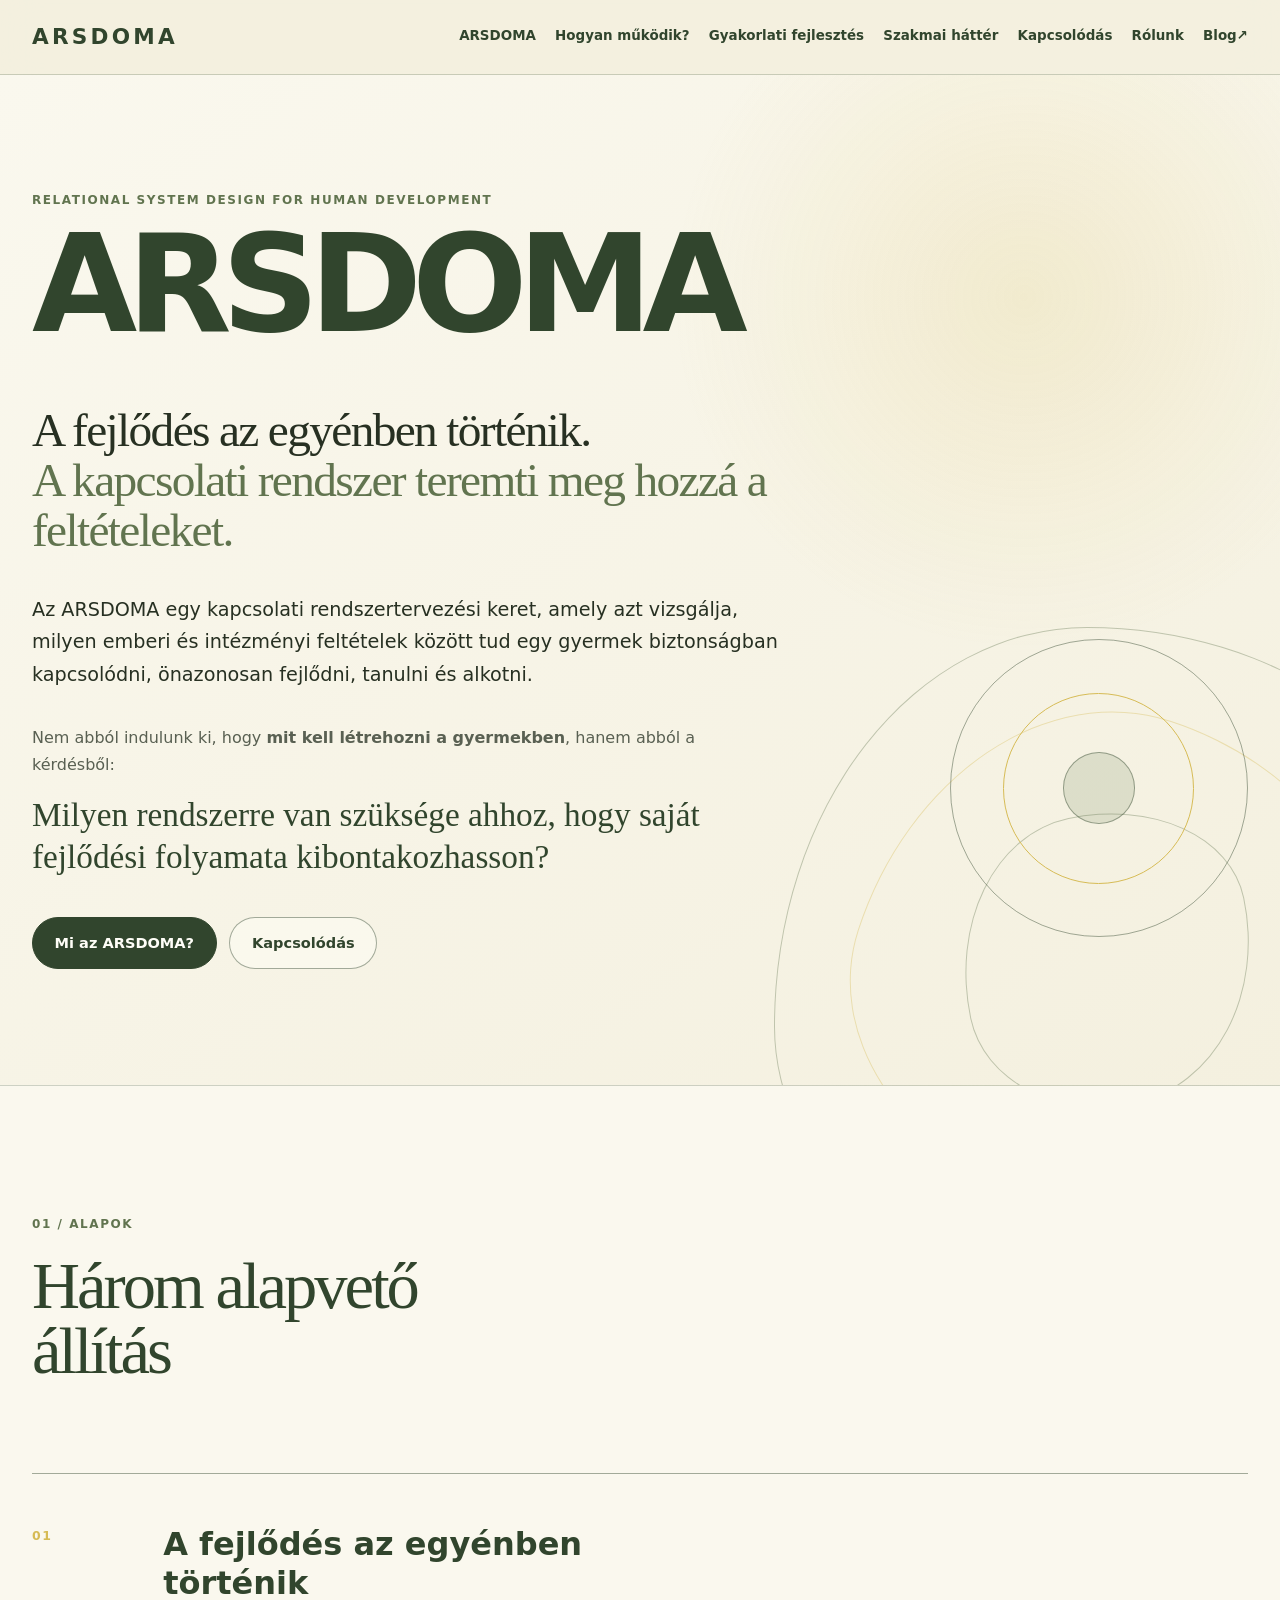
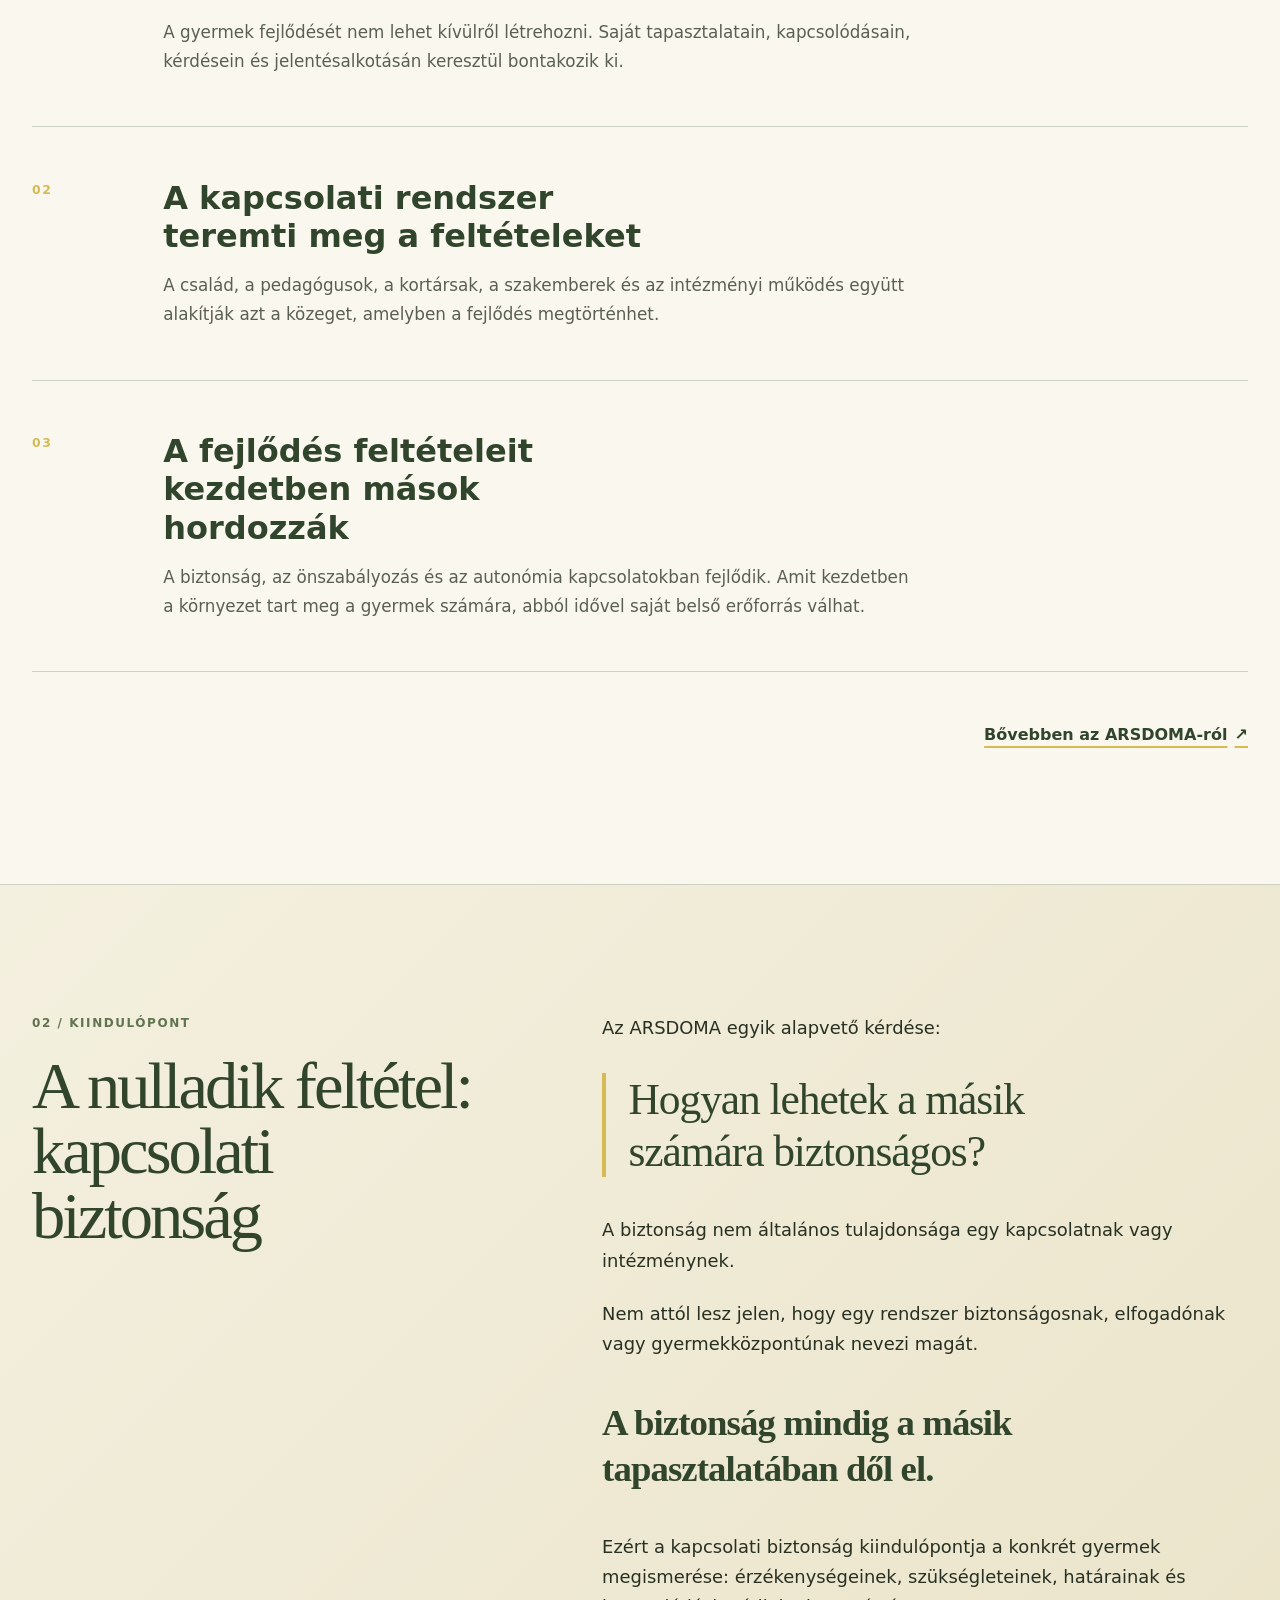
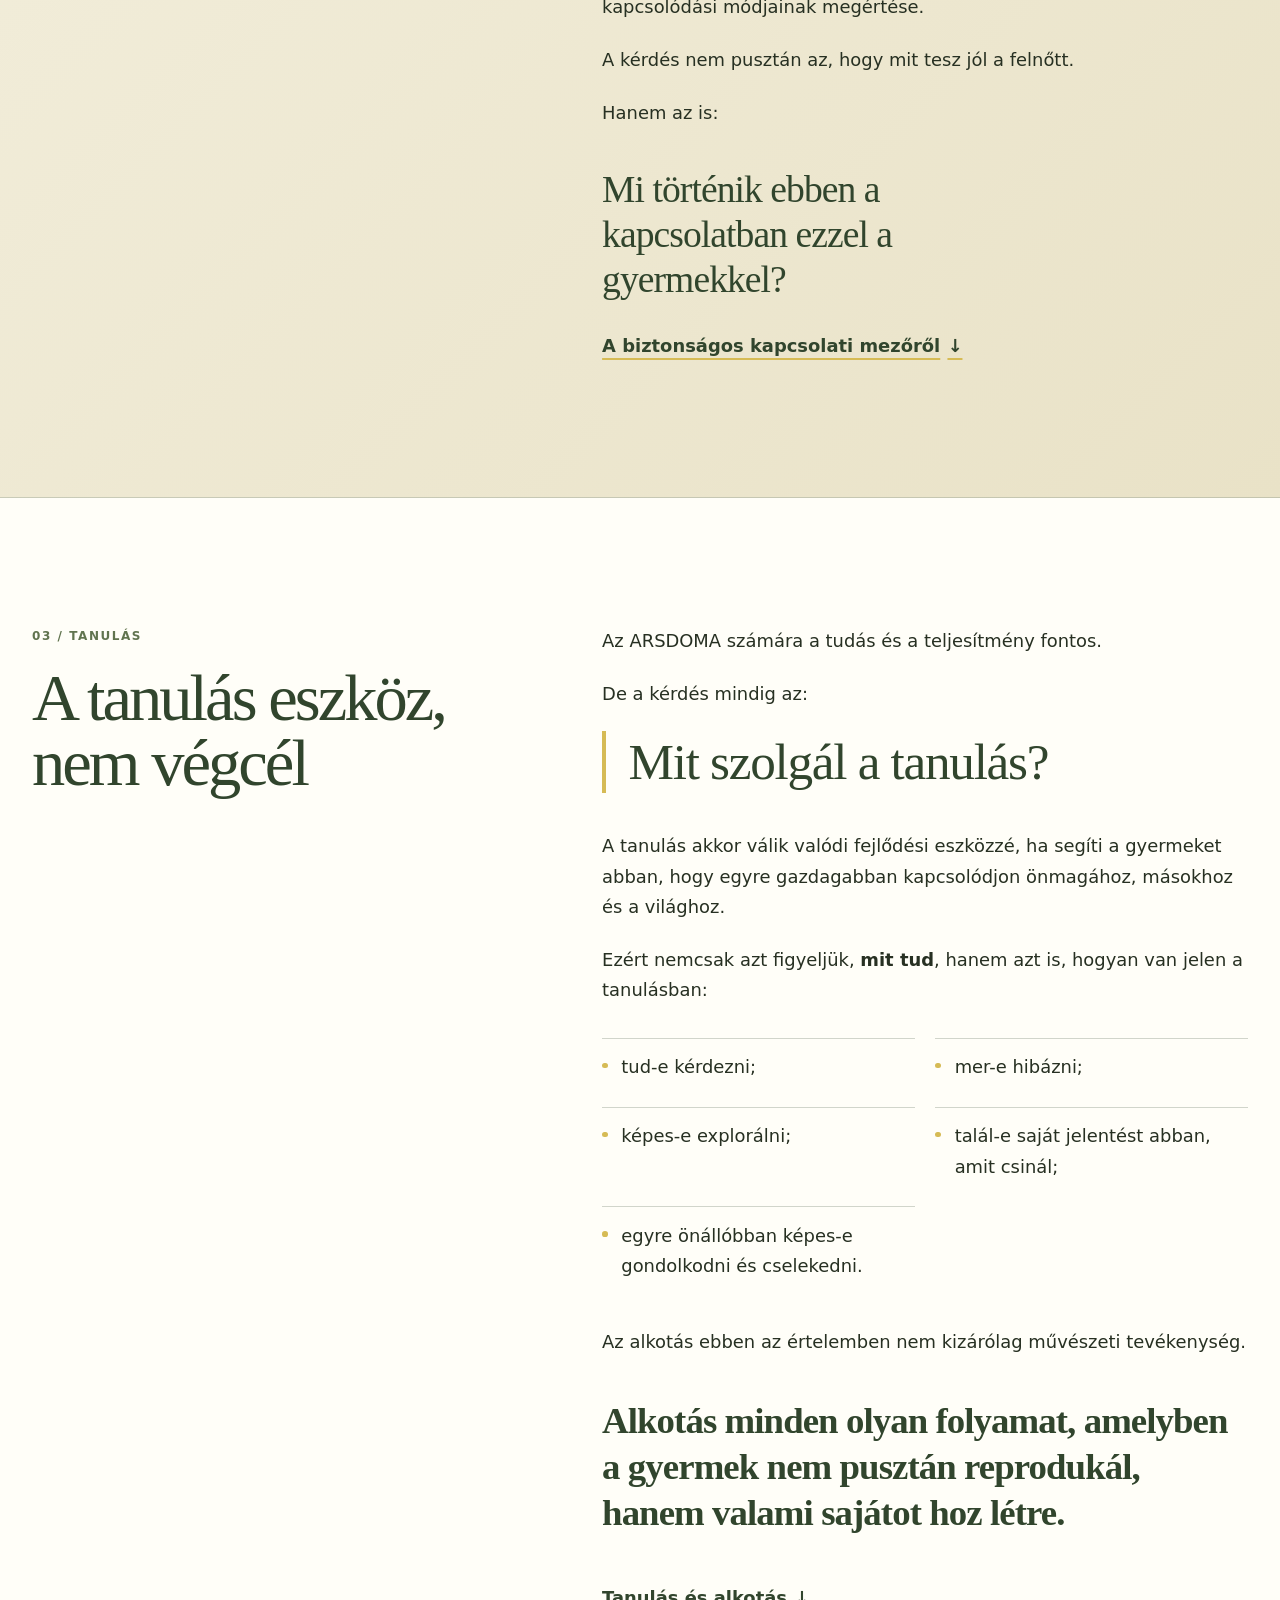
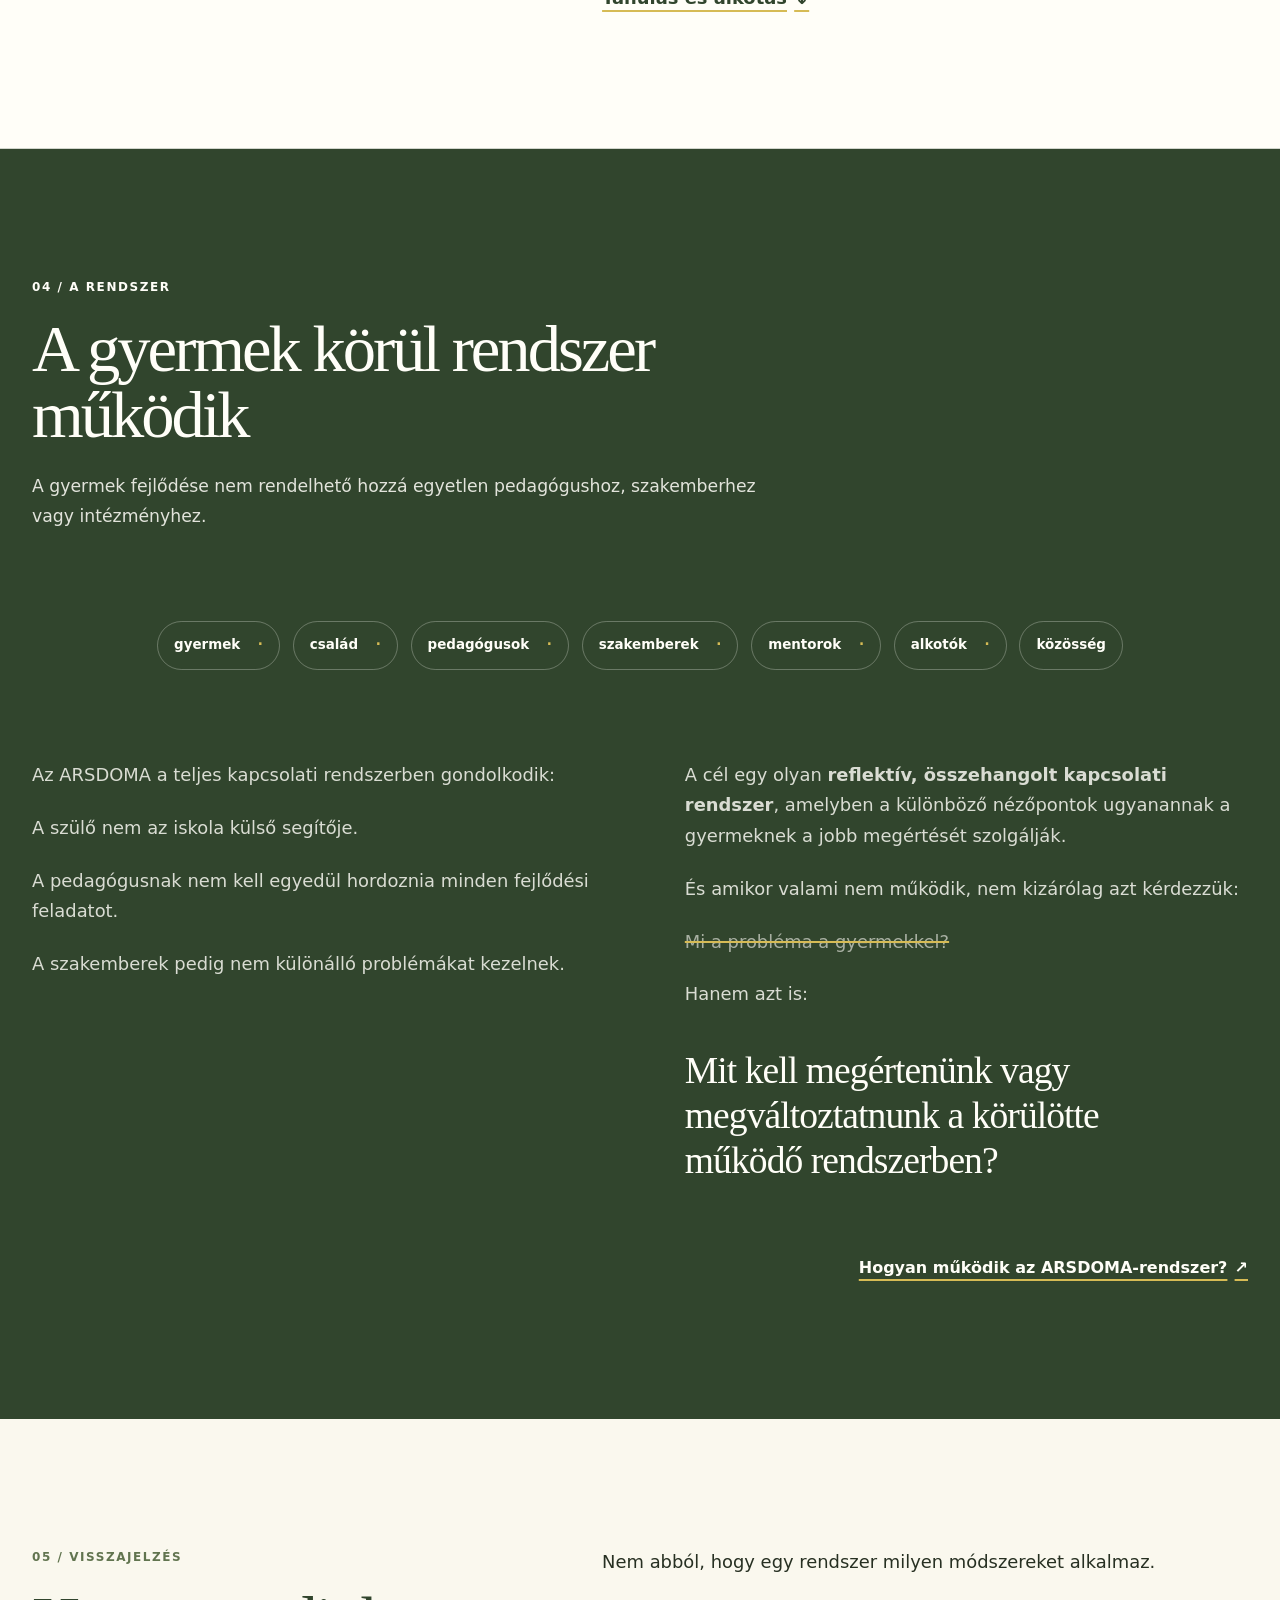
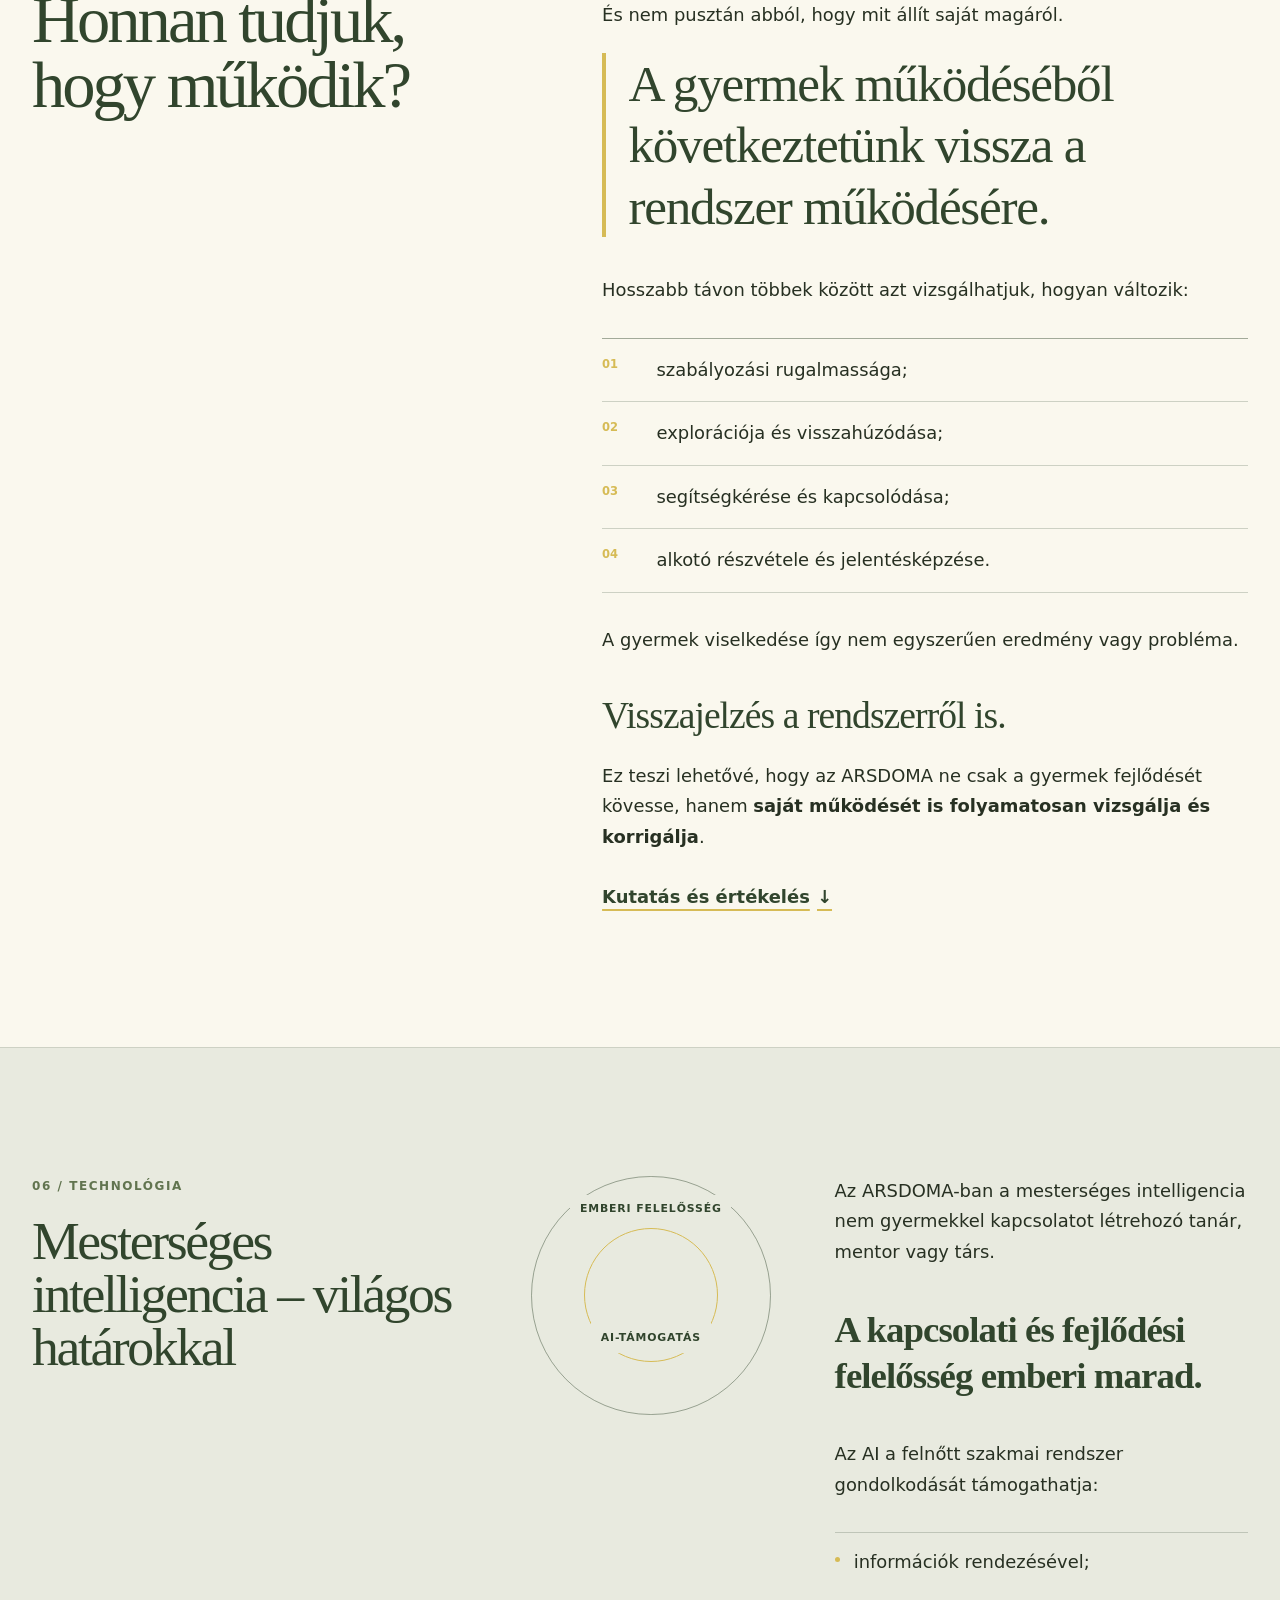
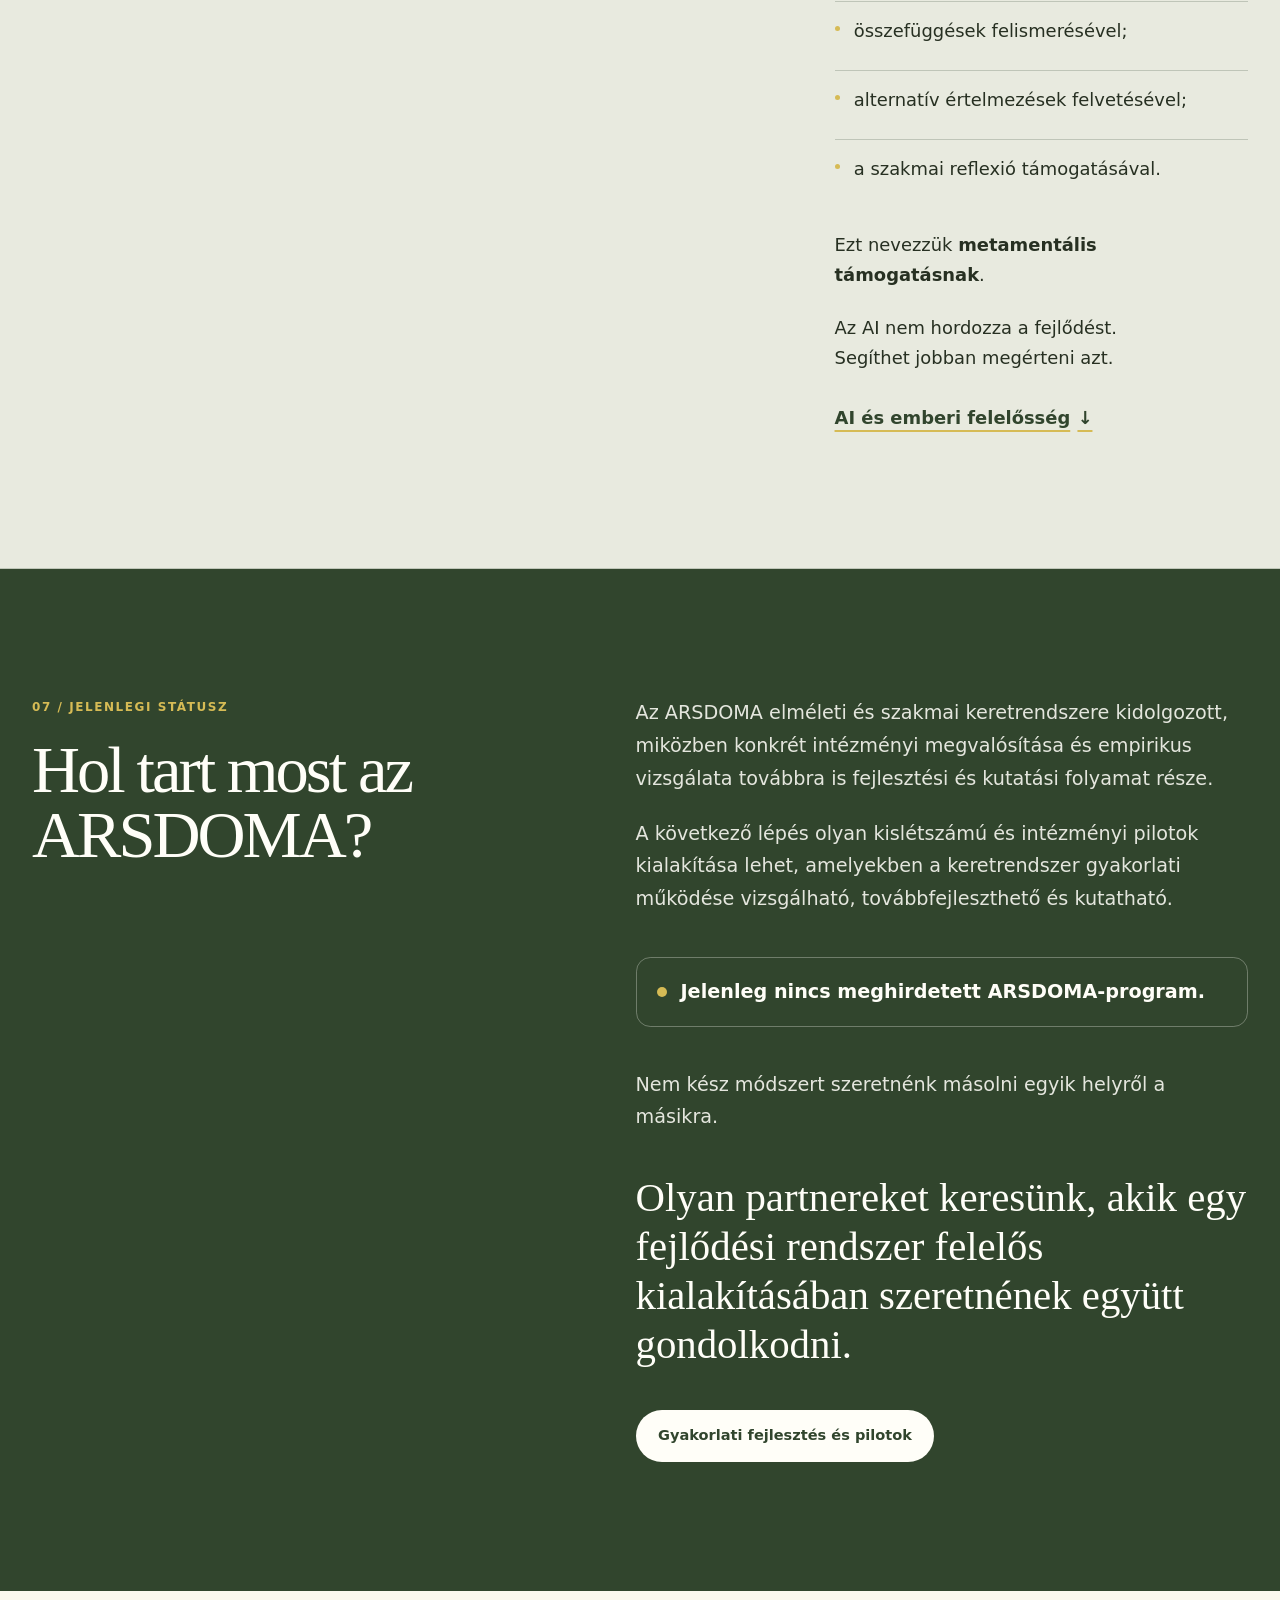
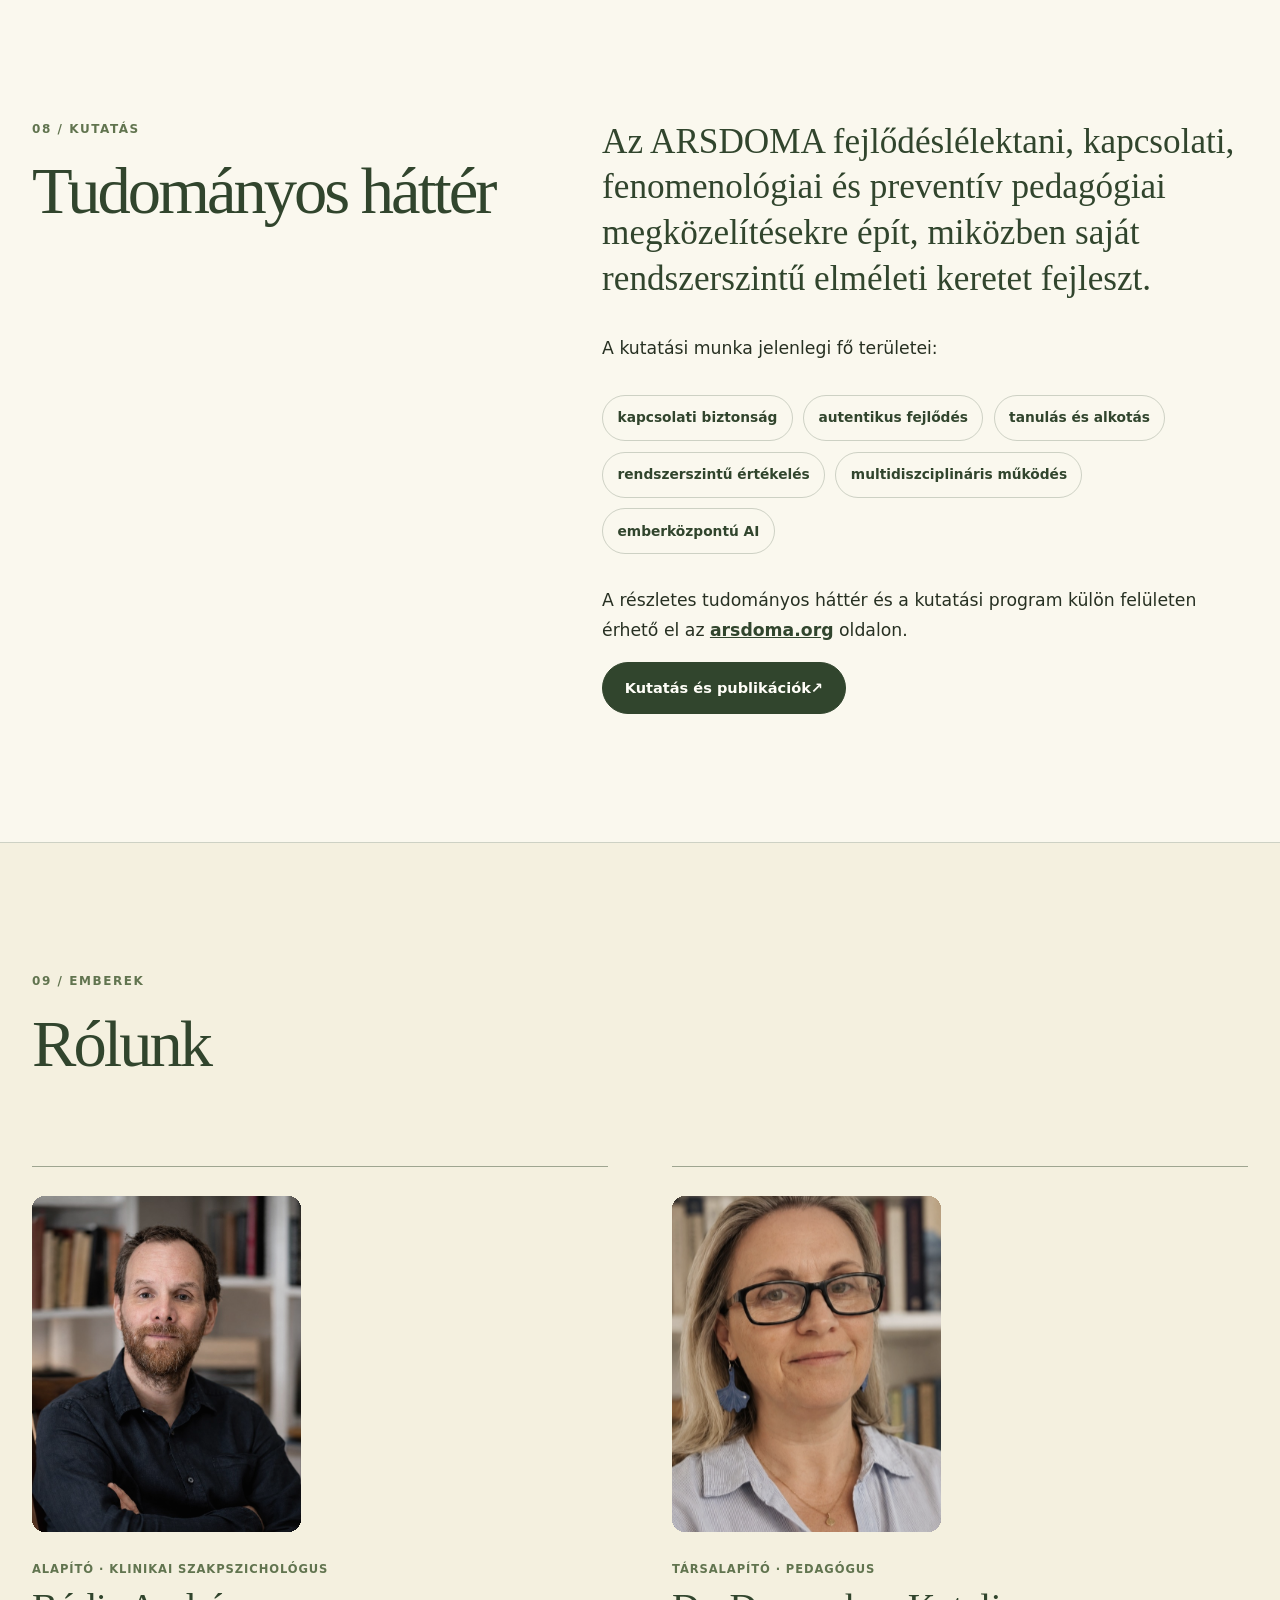
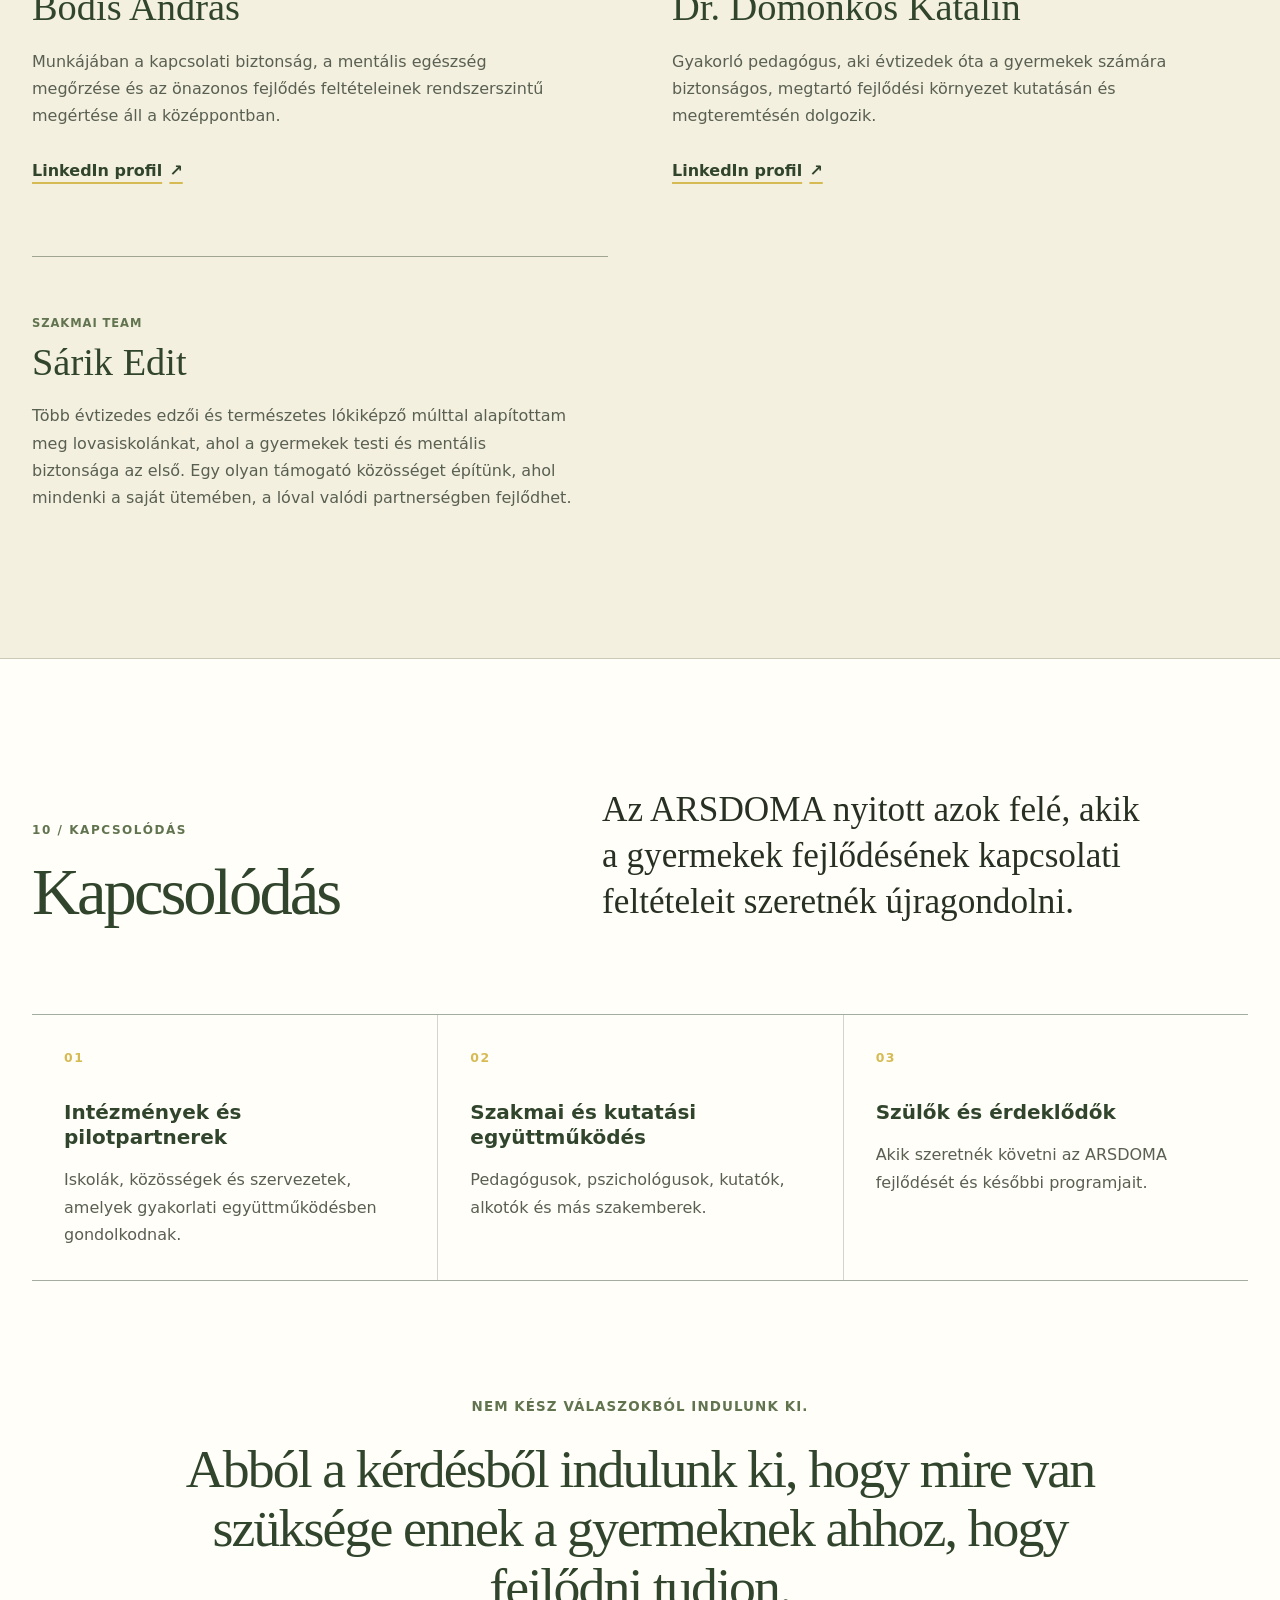
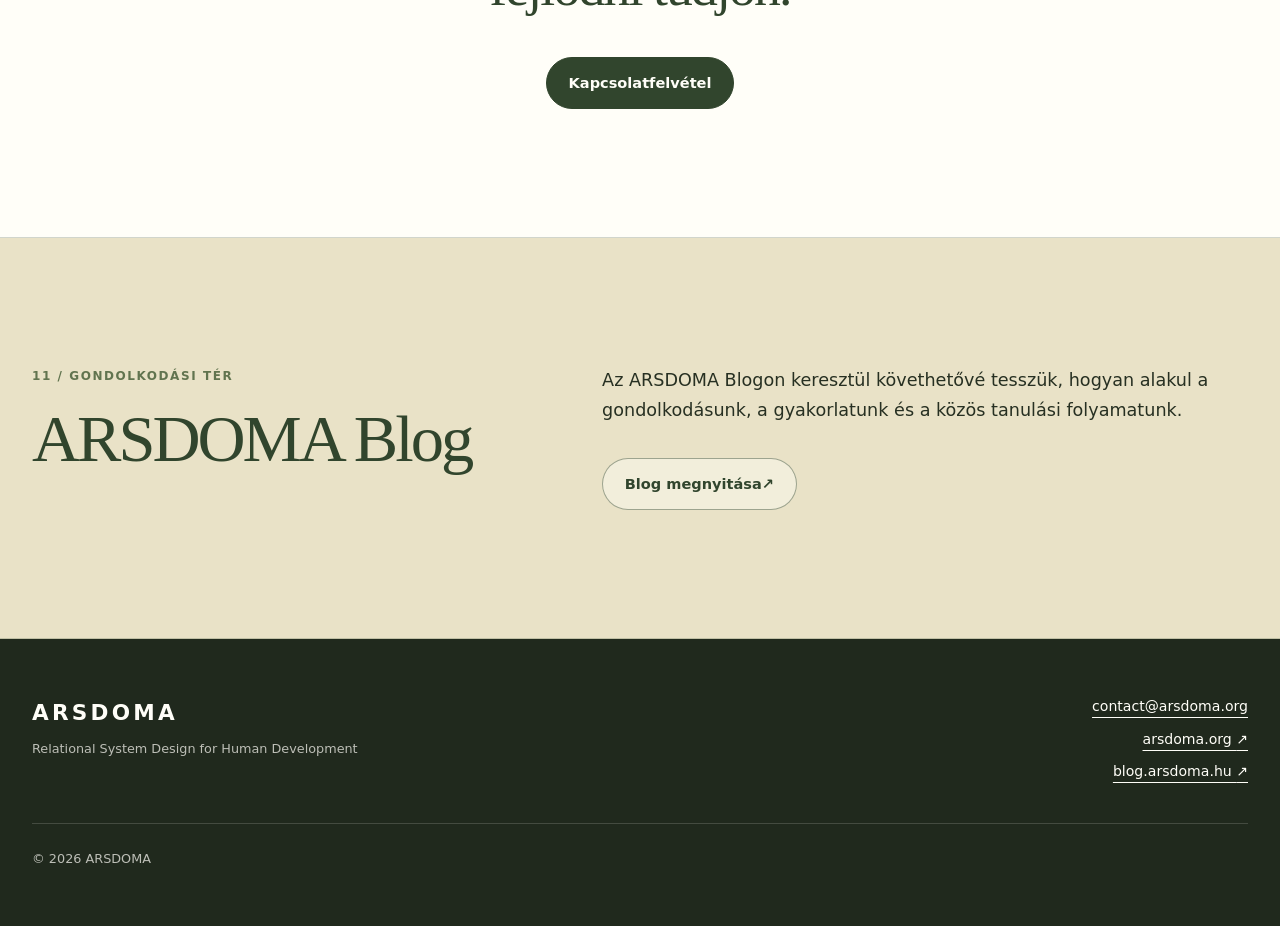
==== commit 33cfb9cc: "Add Edit Sárik's professional team introduction" ====
--- a/index.html
+++ b/index.html
@@ -236,6 +236,9 @@
             </div>
             <div class="person-copy"><p class="person-role">Társalapító · pedagógus</p><h3>Dr. Domonkos Katalin</h3><p>Gyakorló pedagógus, aki évtizedek óta a gyermekek számára biztonságos, megtartó fejlődési környezet kutatásán és megteremtésén dolgozik.</p><a class="text-link" href="https://www.linkedin.com/in/drdomonkoskatalin/" target="_blank" rel="noopener">LinkedIn profil <span aria-hidden="true">↗</span></a></div>
           </article>
+          <article class="person">
+            <div class="person-copy"><p class="person-role">Szakmai team</p><h3>Sárik Edit</h3><p>Több évtizedes edzői és természetes lókiképző múlttal alapítottam meg lovasiskolánkat, ahol a gyermekek testi és mentális biztonsága az első. Egy olyan támogató közösséget építünk, ahol mindenki a saját ütemében, a lóval valódi partnerségben fejlődhet.</p></div>
+          </article>
         </div>
       </div>
     </section>
--- a/styles.css
+++ b/styles.css
@@ -191,6 +191,11 @@
 .hero-field span { position: absolute; inset: 0; border: 1px solid var(--moss); border-radius: 47% 53% 51% 49% / 60% 39% 61% 40%; }
 .hero-field span:nth-child(2) { inset: 13%; border-color: var(--pollen); transform: rotate(18deg); }
 .hero-field span:nth-child(3) { inset: 28%; transform: rotate(-12deg); }
+
+.camp-status-page .hero-grid { min-height: calc(100svh - 4.6rem); align-items: center; }
+.camp-status-page h1 { max-width: 11ch; font-size: clamp(3.4rem, 8vw, 6.5rem); line-height: 0.94; }
+.camp-status-lead { max-width: 43rem; margin: clamp(2.6rem, 5vw, 4.5rem) 0 0; color: var(--forest); font-family: Georgia, "Times New Roman", serif; font-size: clamp(1.65rem, 3.4vw, 2.8rem); letter-spacing: -0.03em; line-height: 1.12; }
+.camp-status-copy { max-width: 43rem; margin: 1.8rem 0 0; color: var(--ink-soft); font-size: clamp(1.05rem, 1.5vw, 1.2rem); }
 
 .section { padding-block: clamp(5.5rem, 10vw, 9rem); border-bottom: 1px solid var(--line); }
 
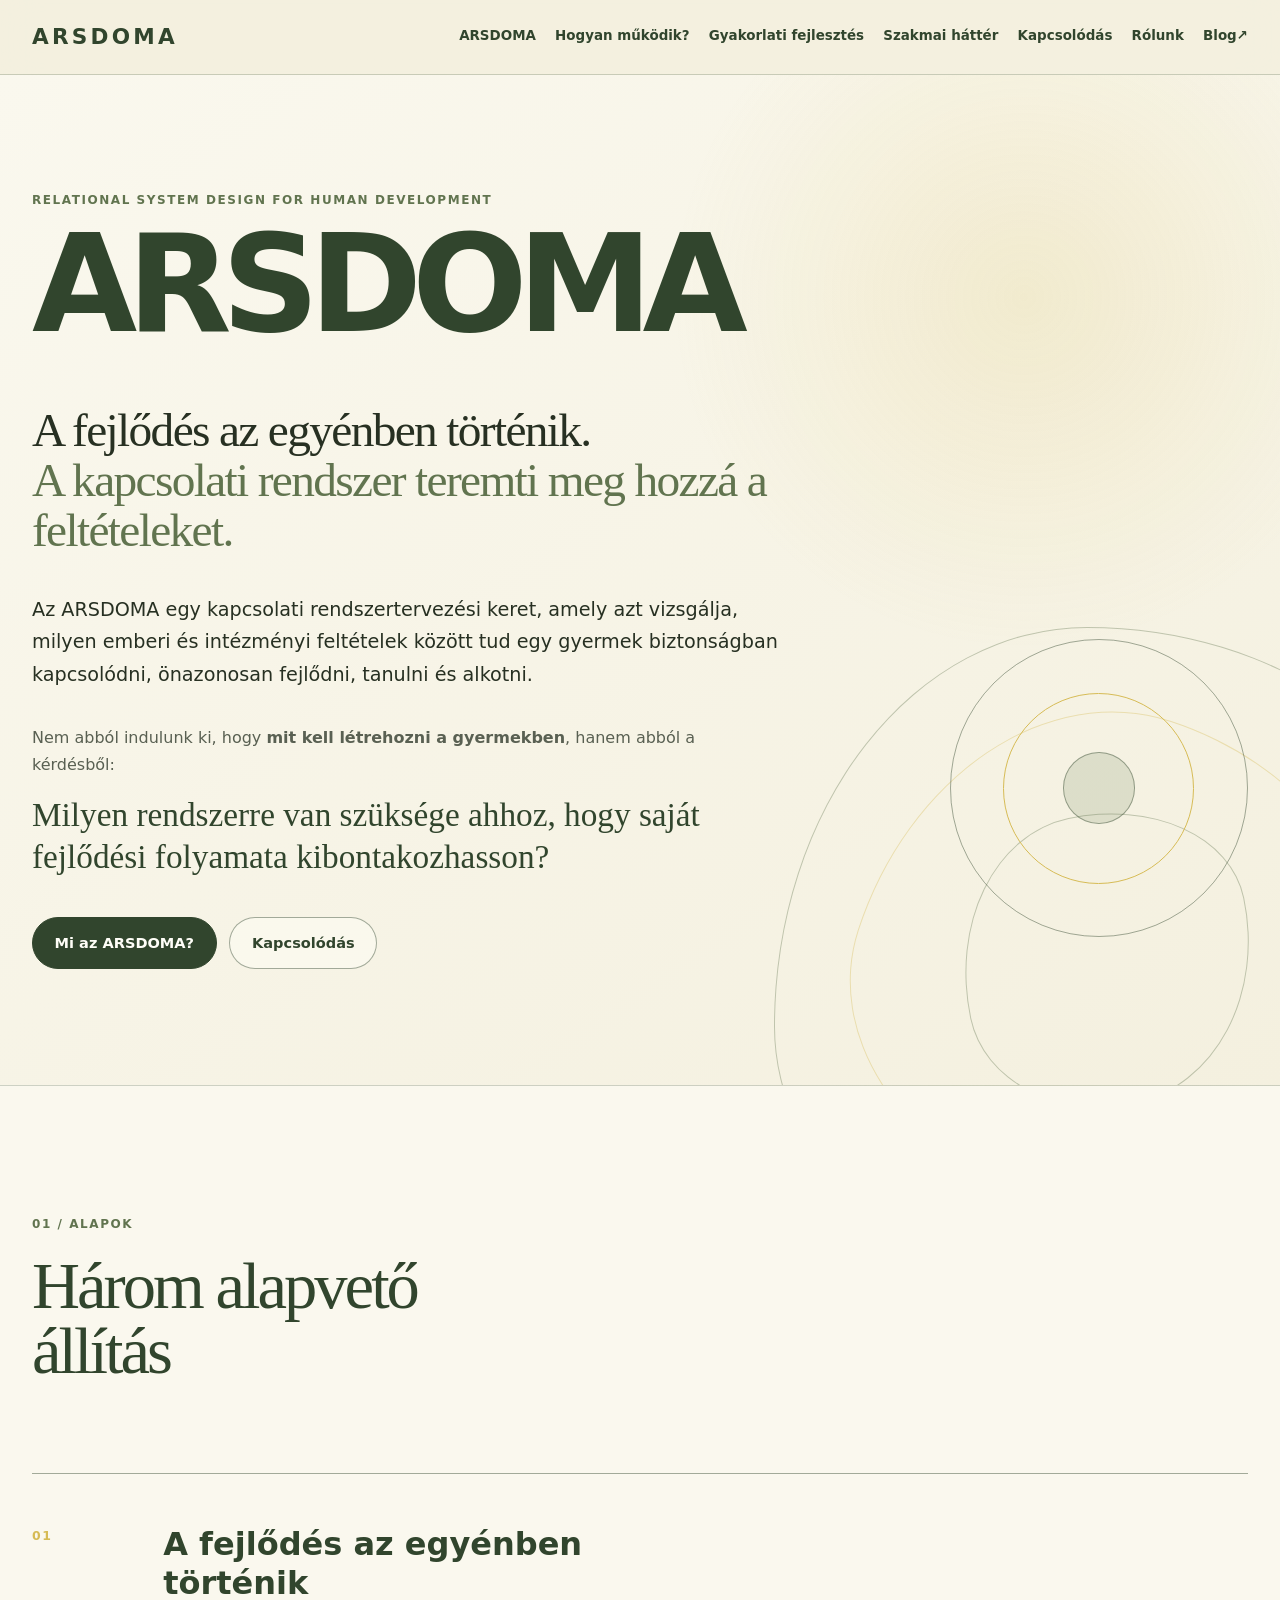
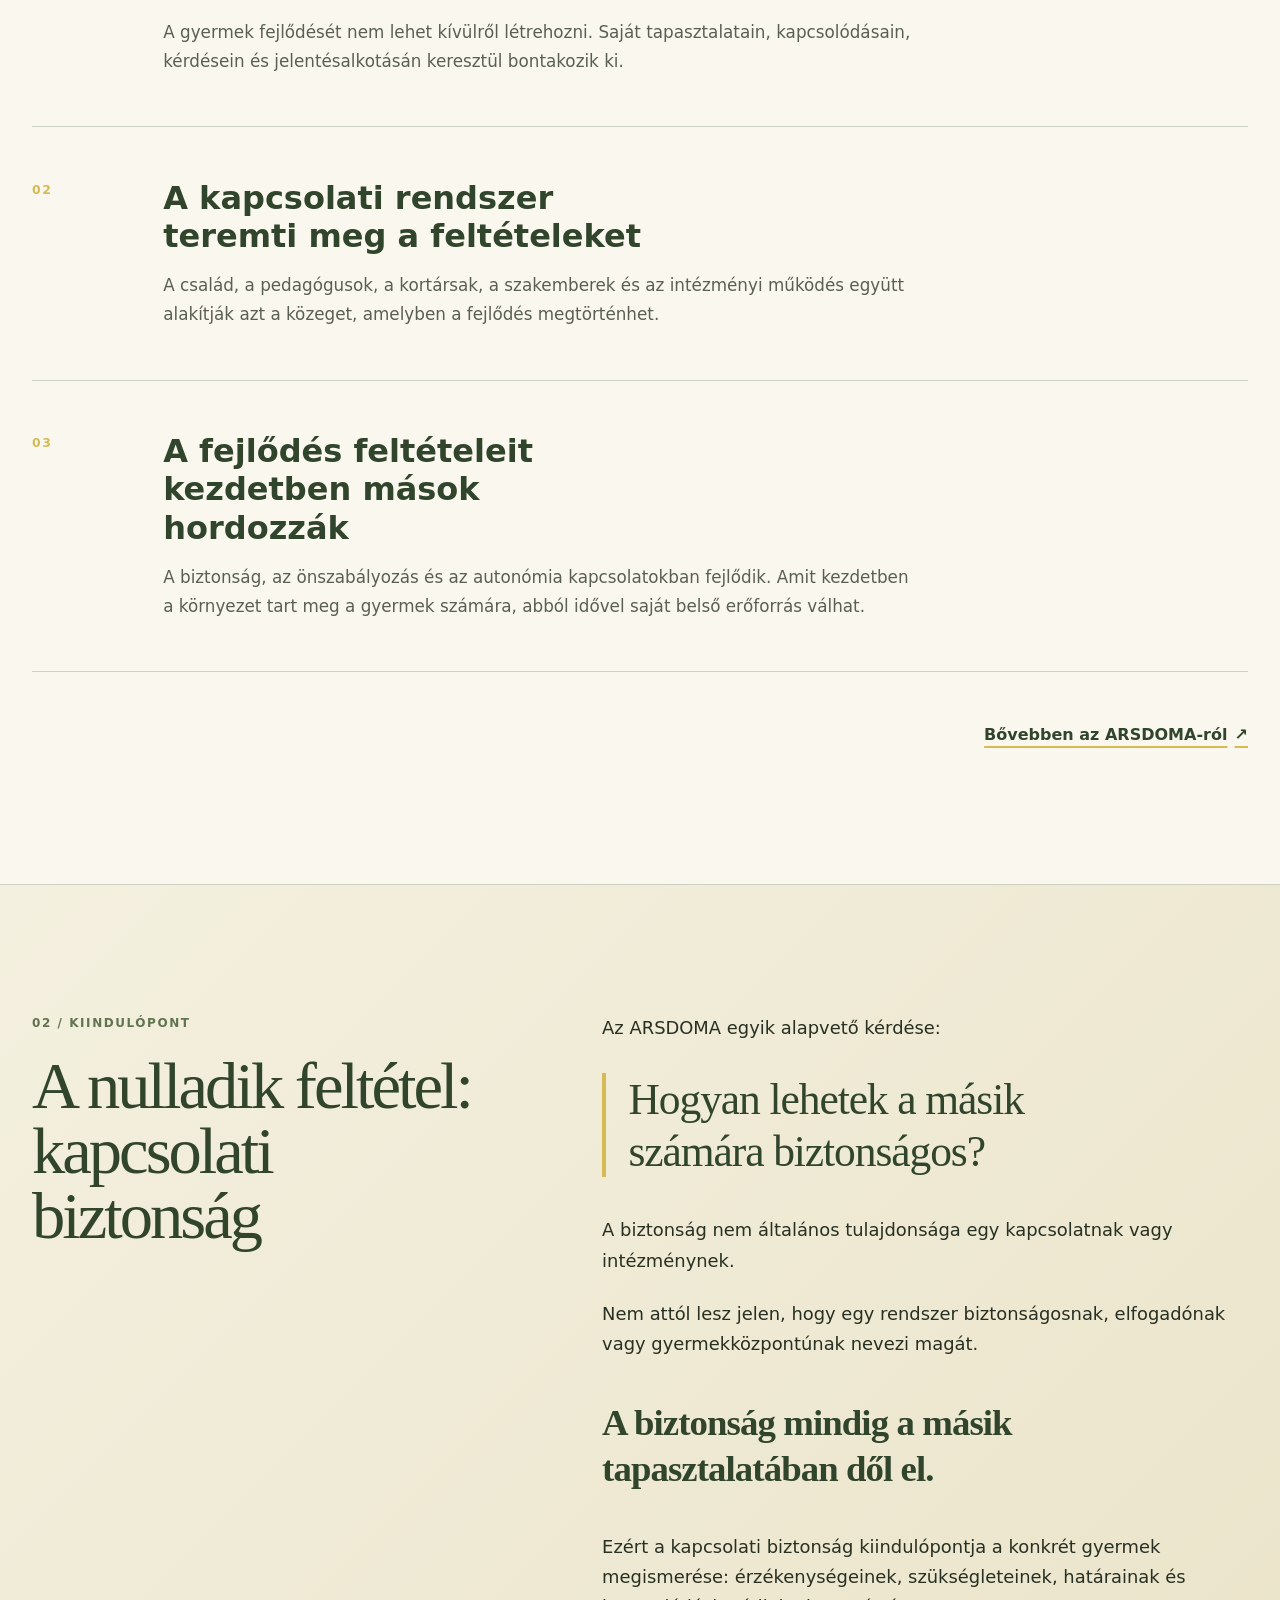
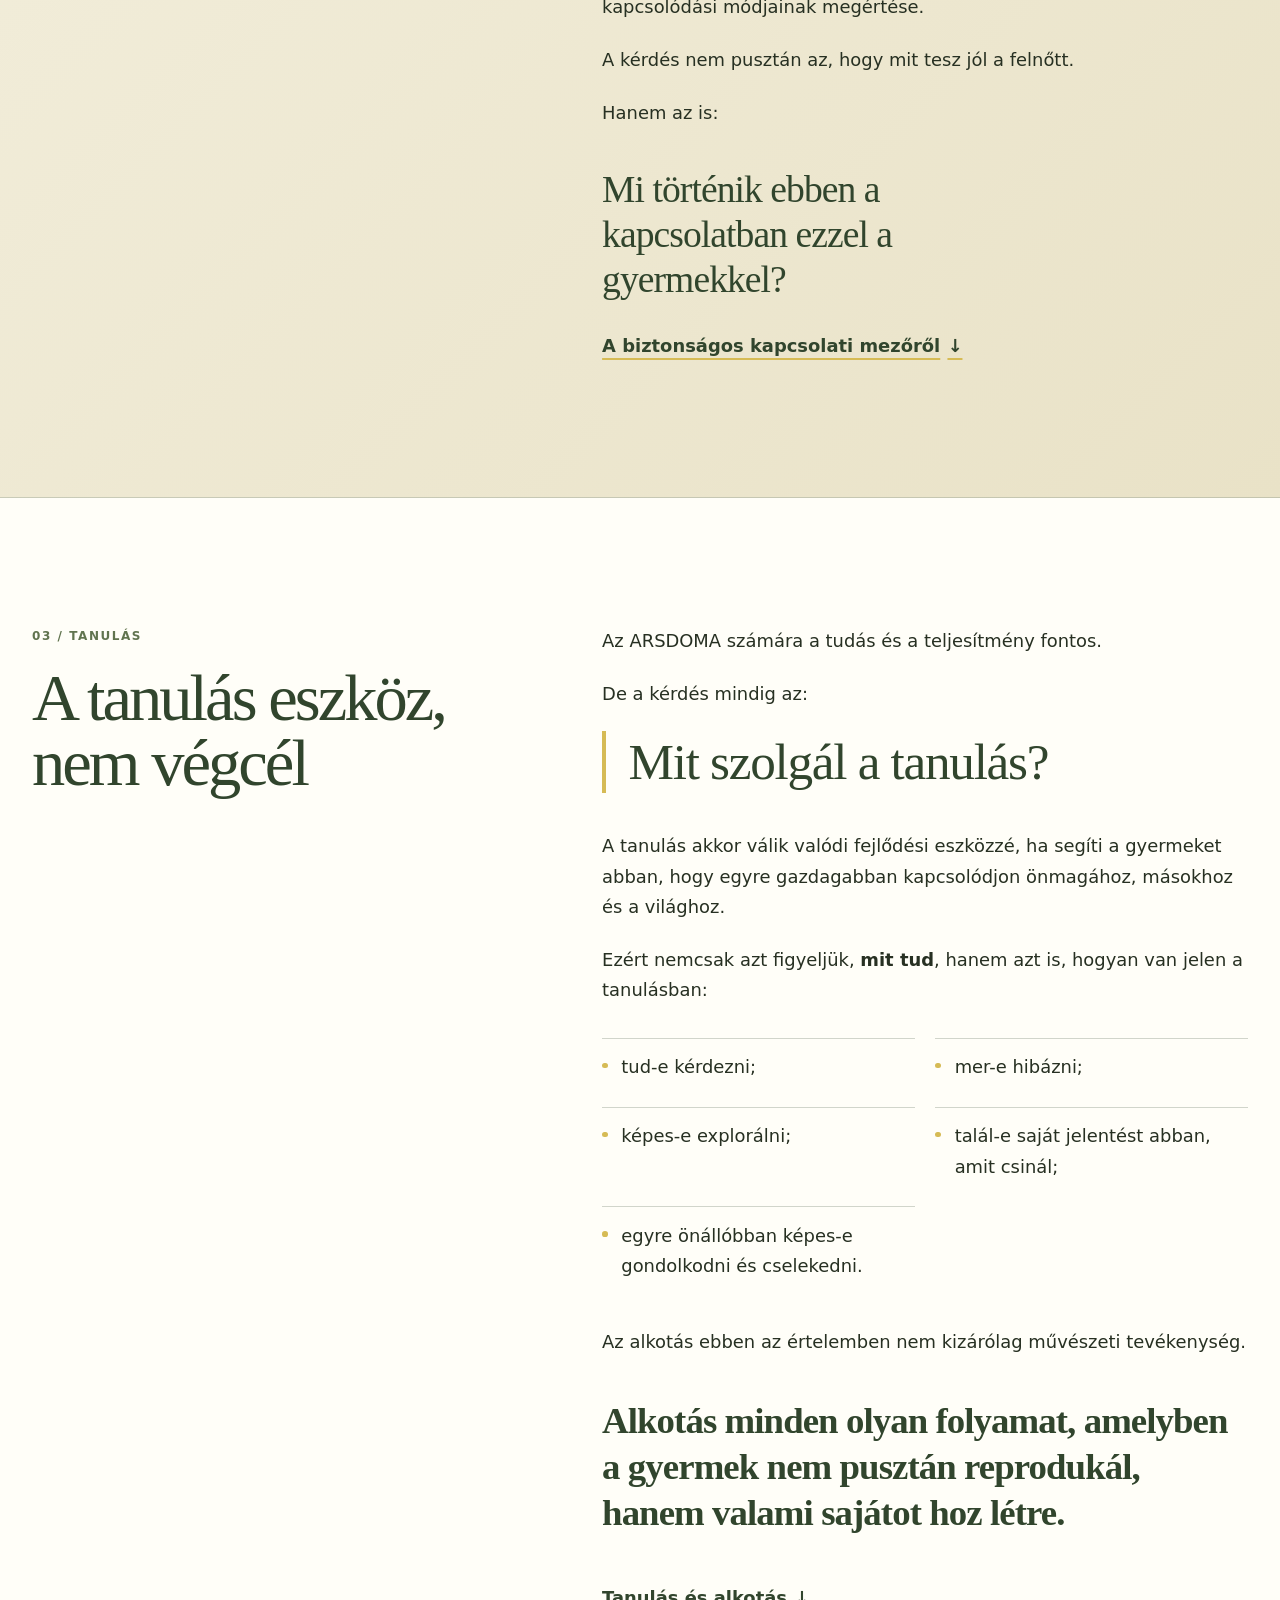
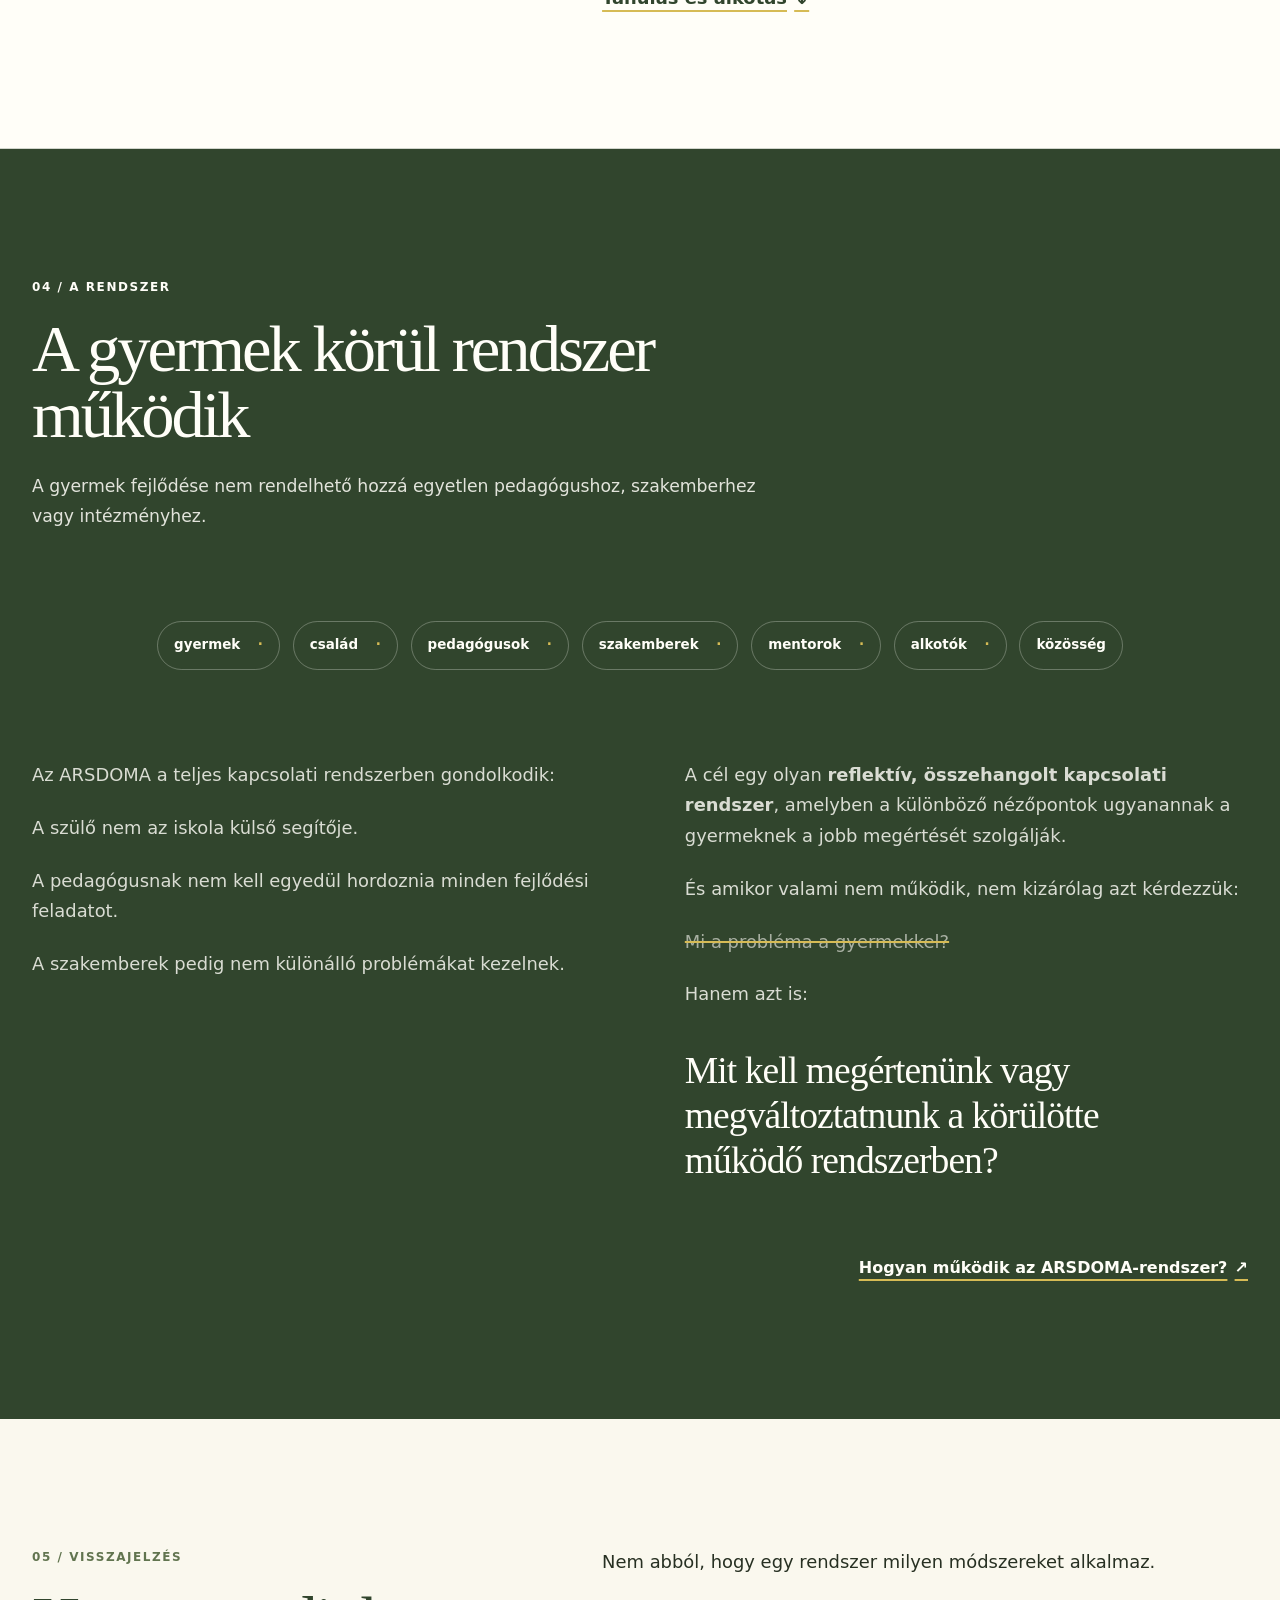
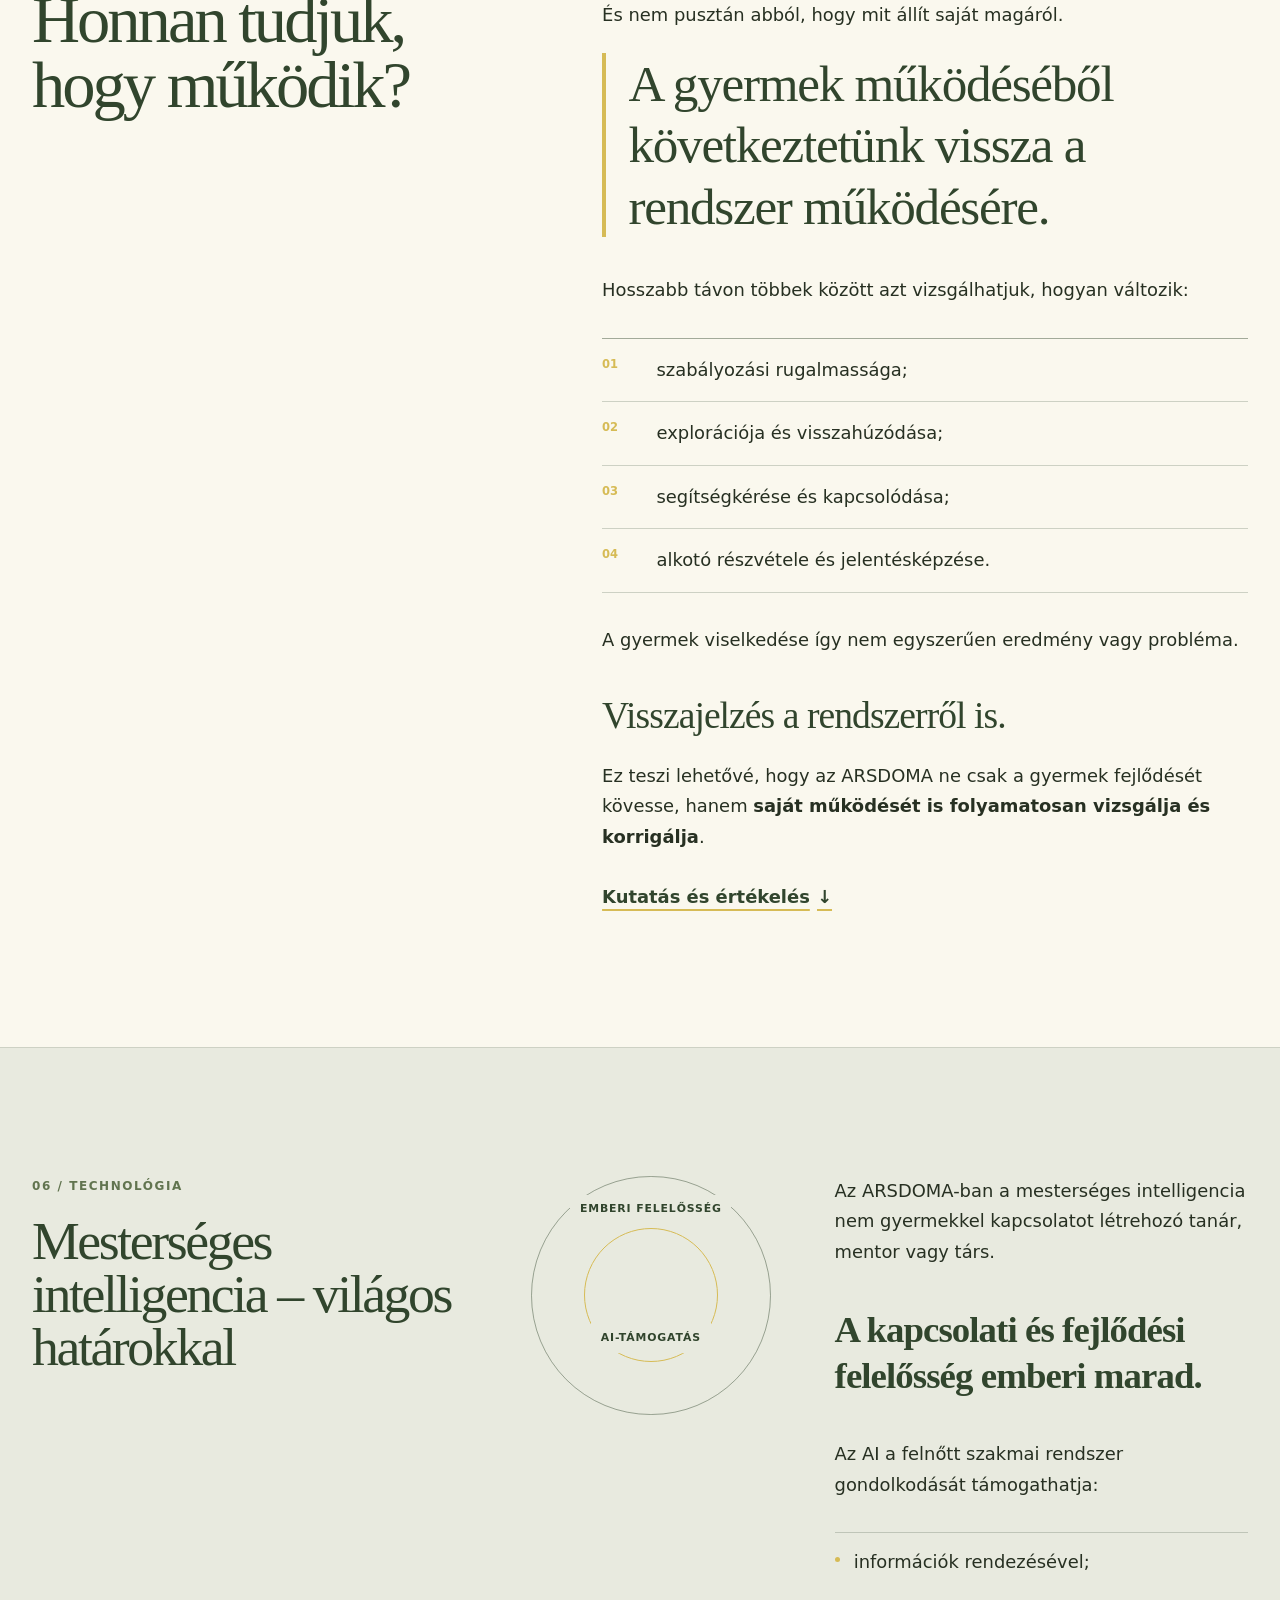
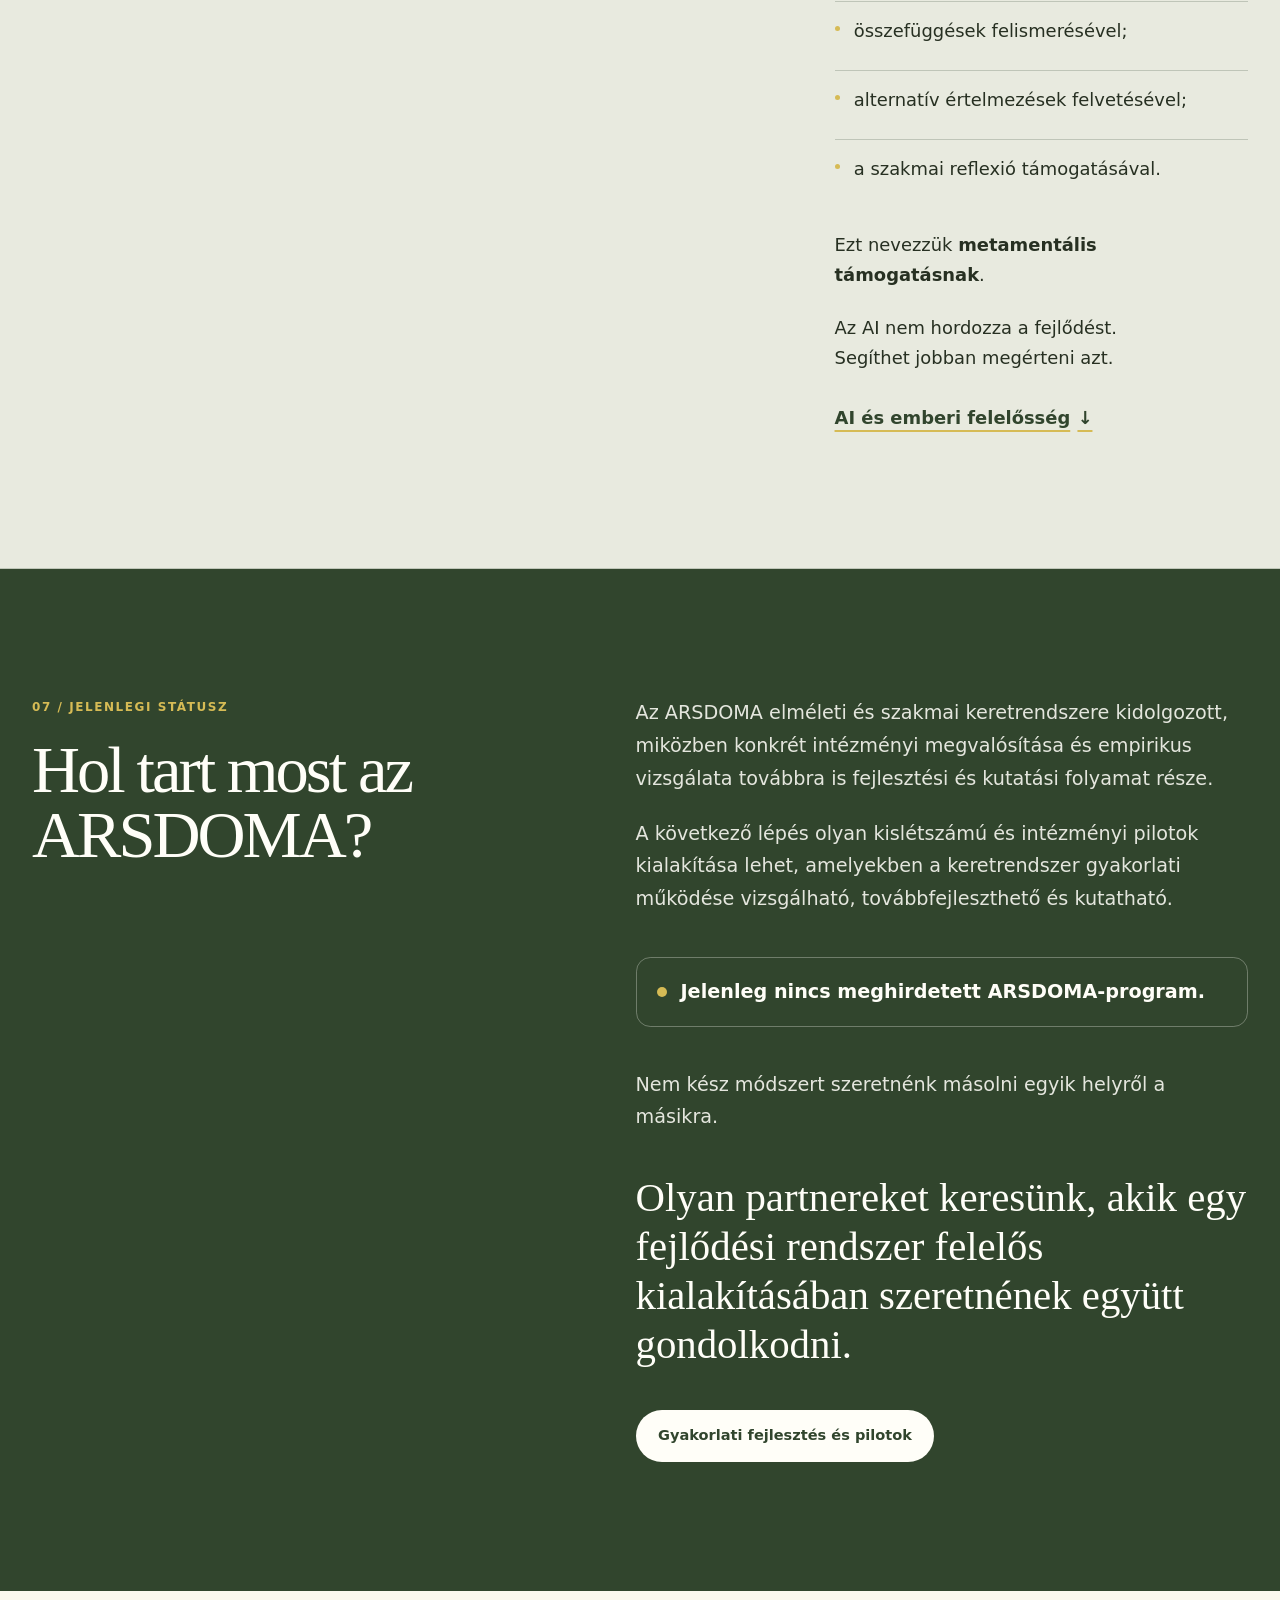
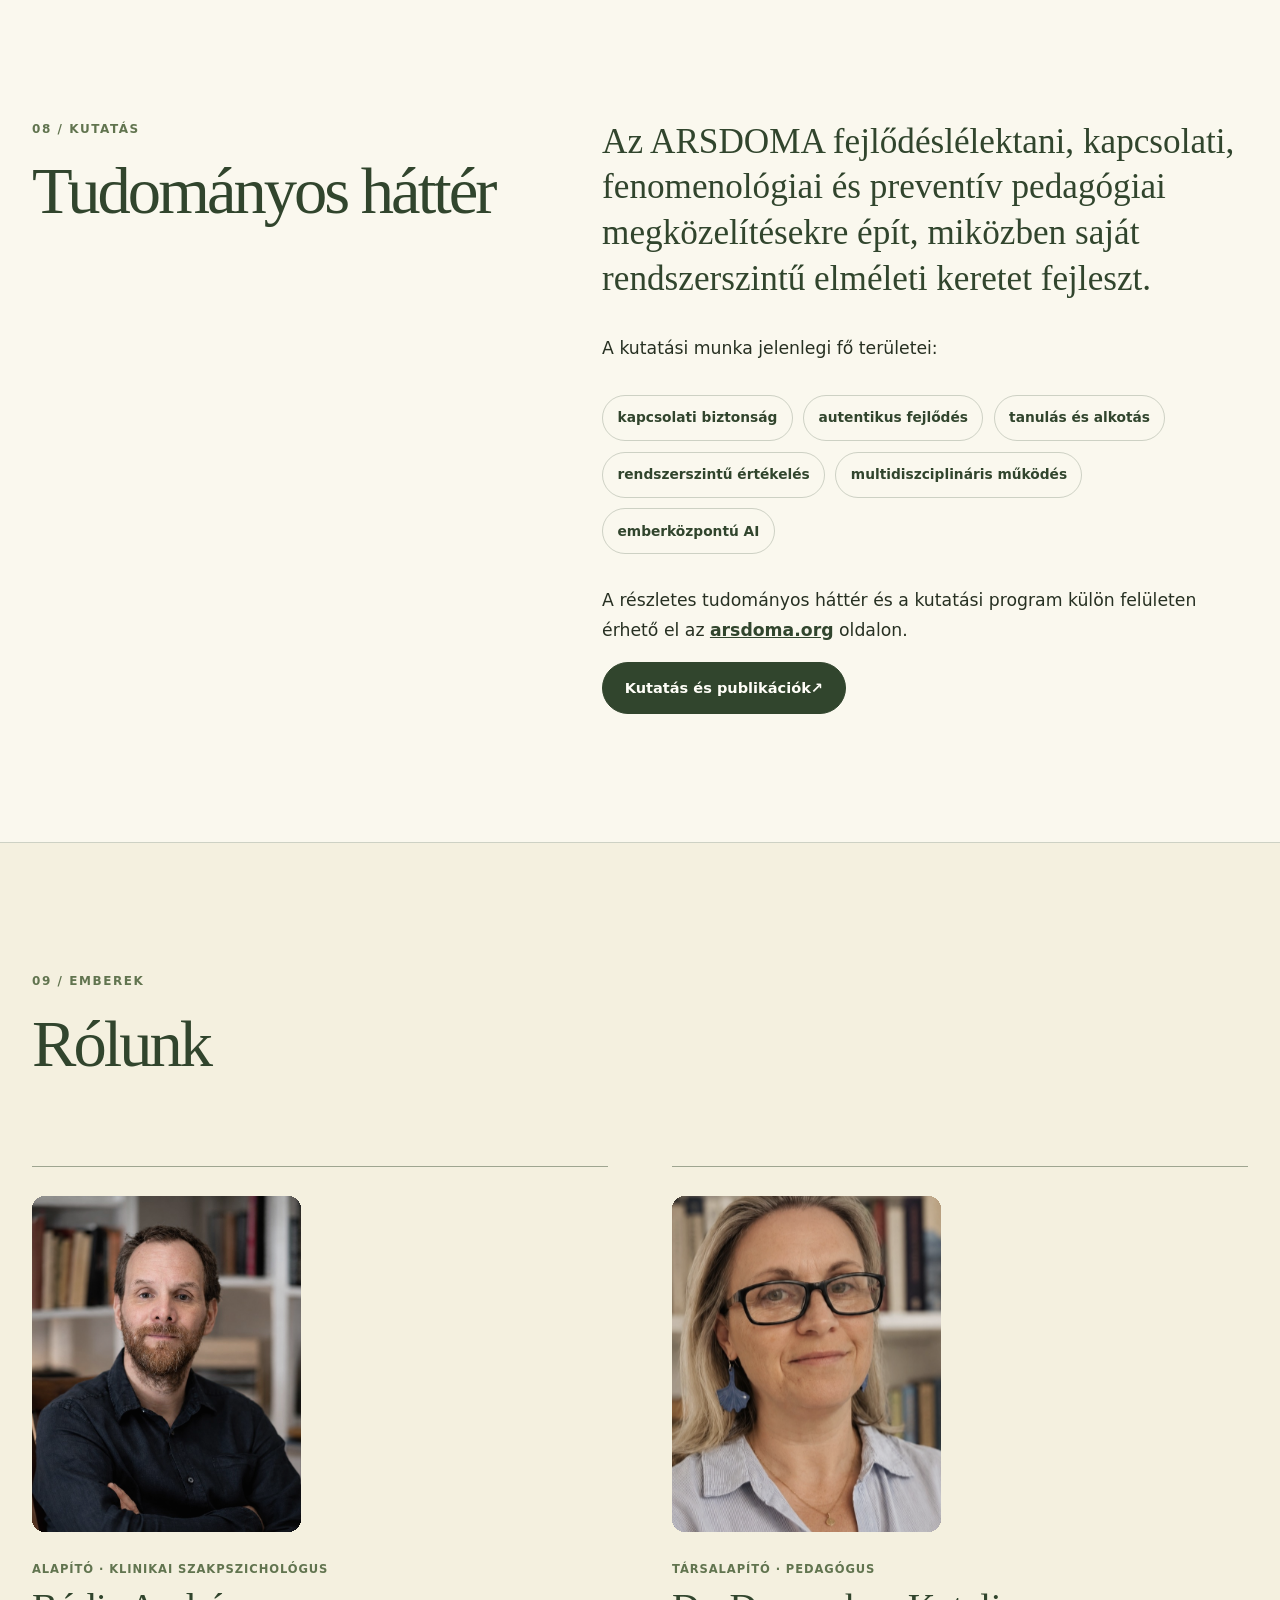
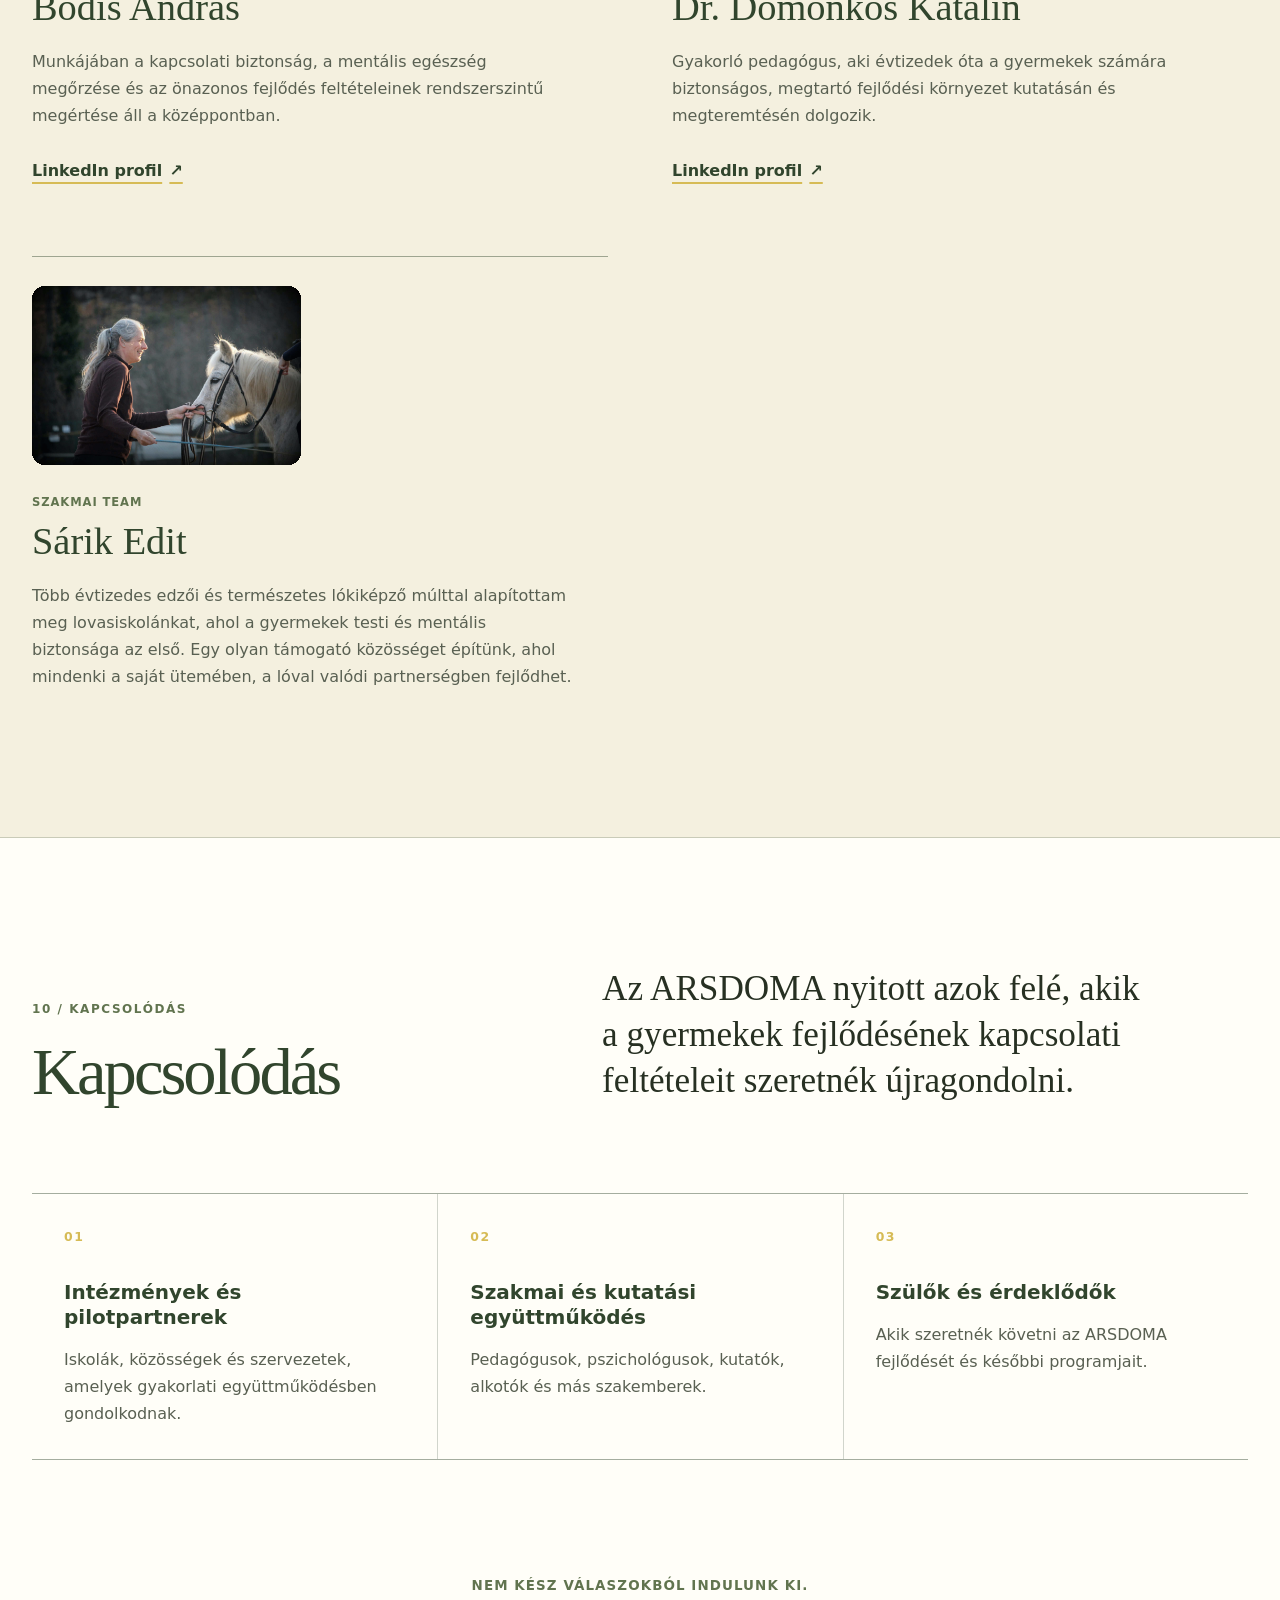
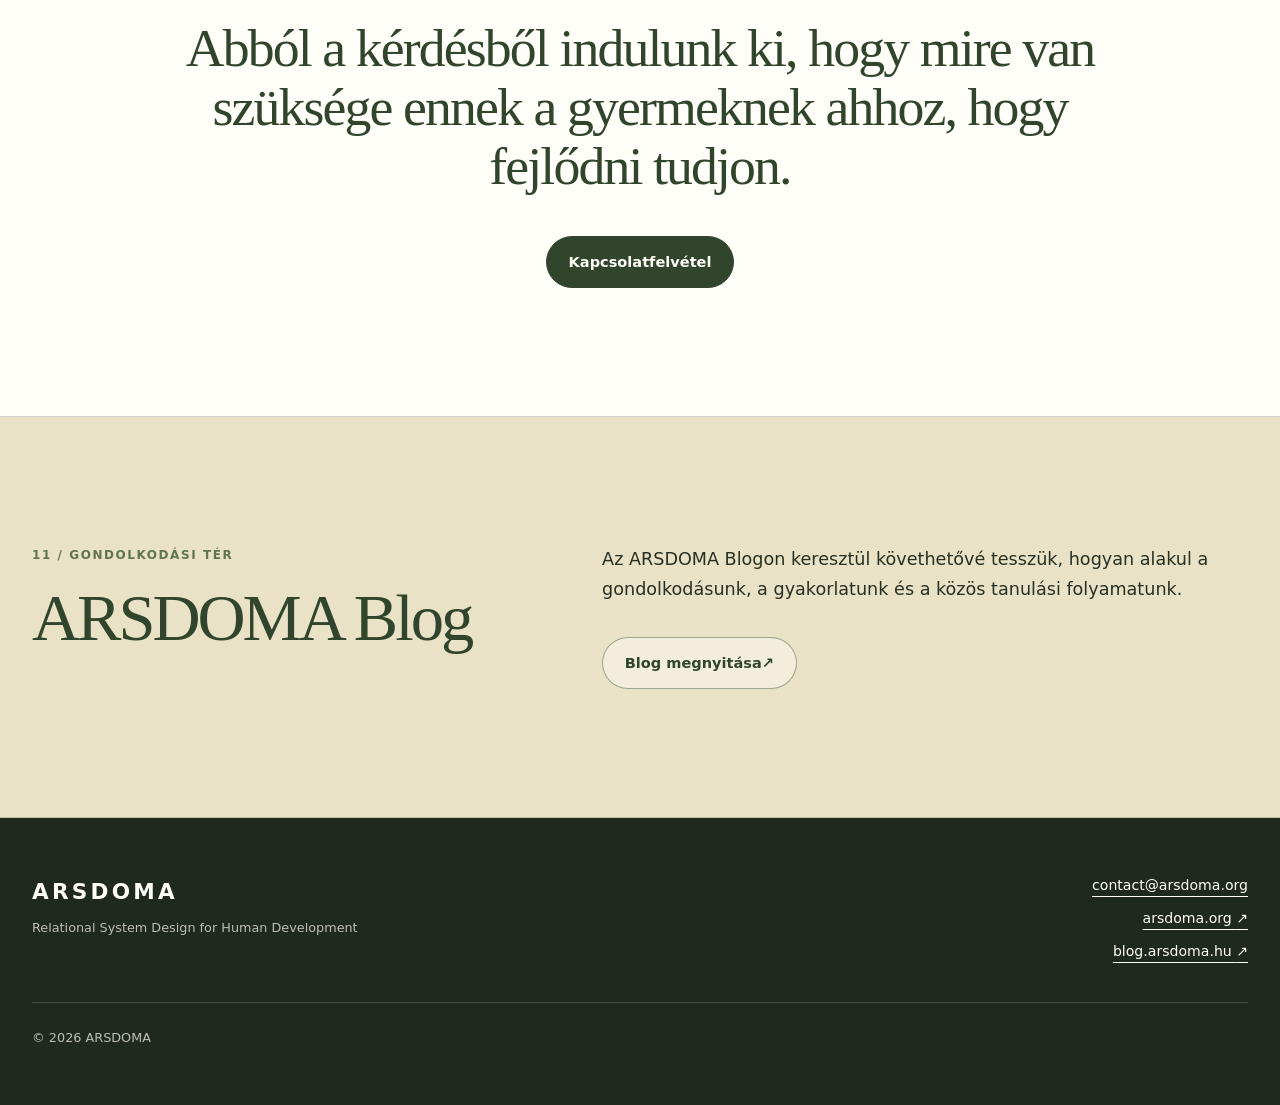
==== commit c0531be5: "Add Edit Sárik's photo to her introduction" ====
--- a/index.html
+++ b/index.html
@@ -237,6 +237,7 @@
             <div class="person-copy"><p class="person-role">Társalapító · pedagógus</p><h3>Dr. Domonkos Katalin</h3><p>Gyakorló pedagógus, aki évtizedek óta a gyermekek számára biztonságos, megtartó fejlődési környezet kutatásán és megteremtésén dolgozik.</p><a class="text-link" href="https://www.linkedin.com/in/drdomonkoskatalin/" target="_blank" rel="noopener">LinkedIn profil <span aria-hidden="true">↗</span></a></div>
           </article>
           <article class="person">
+            <div class="person-portrait" style="aspect-ratio: 2048 / 1365;"><img src="./sarik-edit.jpeg" alt="Sárik Edit egy lóval" width="2048" height="1365" loading="lazy" /></div>
             <div class="person-copy"><p class="person-role">Szakmai team</p><h3>Sárik Edit</h3><p>Több évtizedes edzői és természetes lókiképző múlttal alapítottam meg lovasiskolánkat, ahol a gyermekek testi és mentális biztonsága az első. Egy olyan támogató közösséget építünk, ahol mindenki a saját ütemében, a lóval valódi partnerségben fejlődhet.</p></div>
           </article>
         </div>
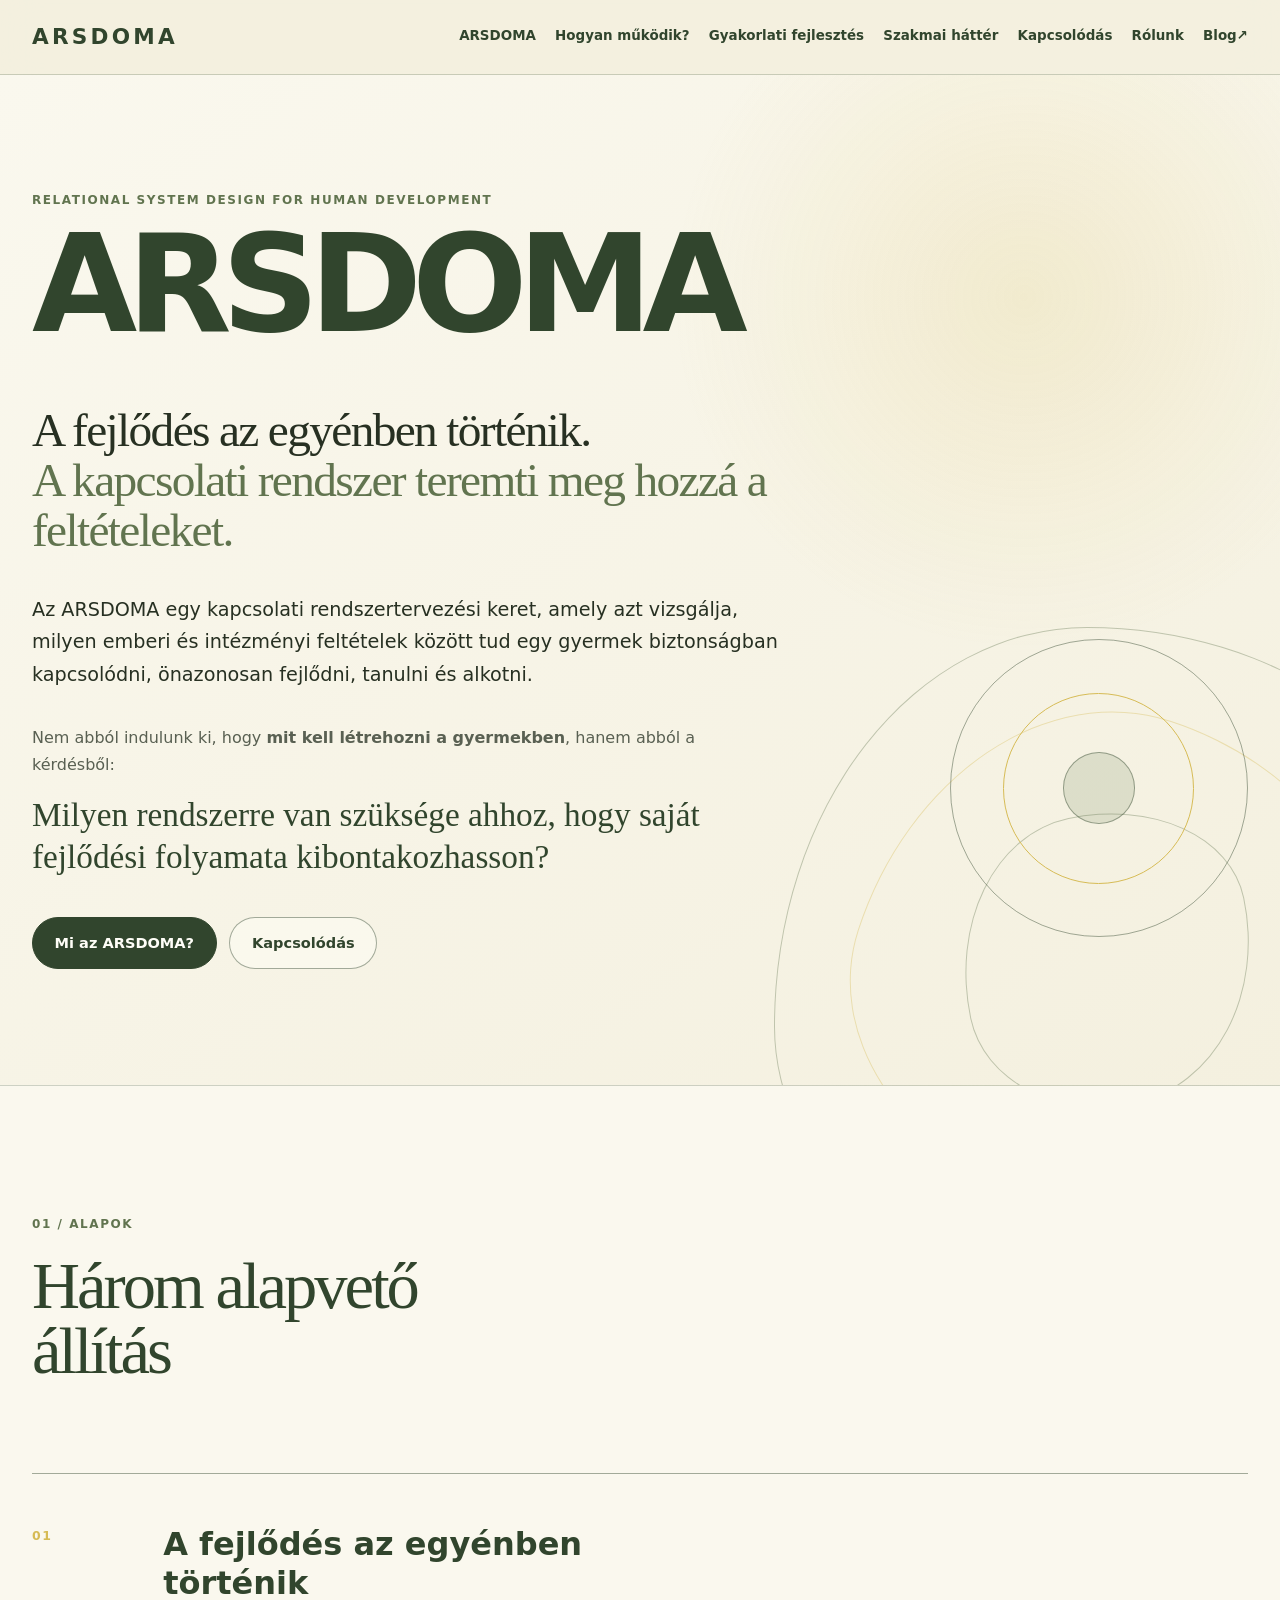
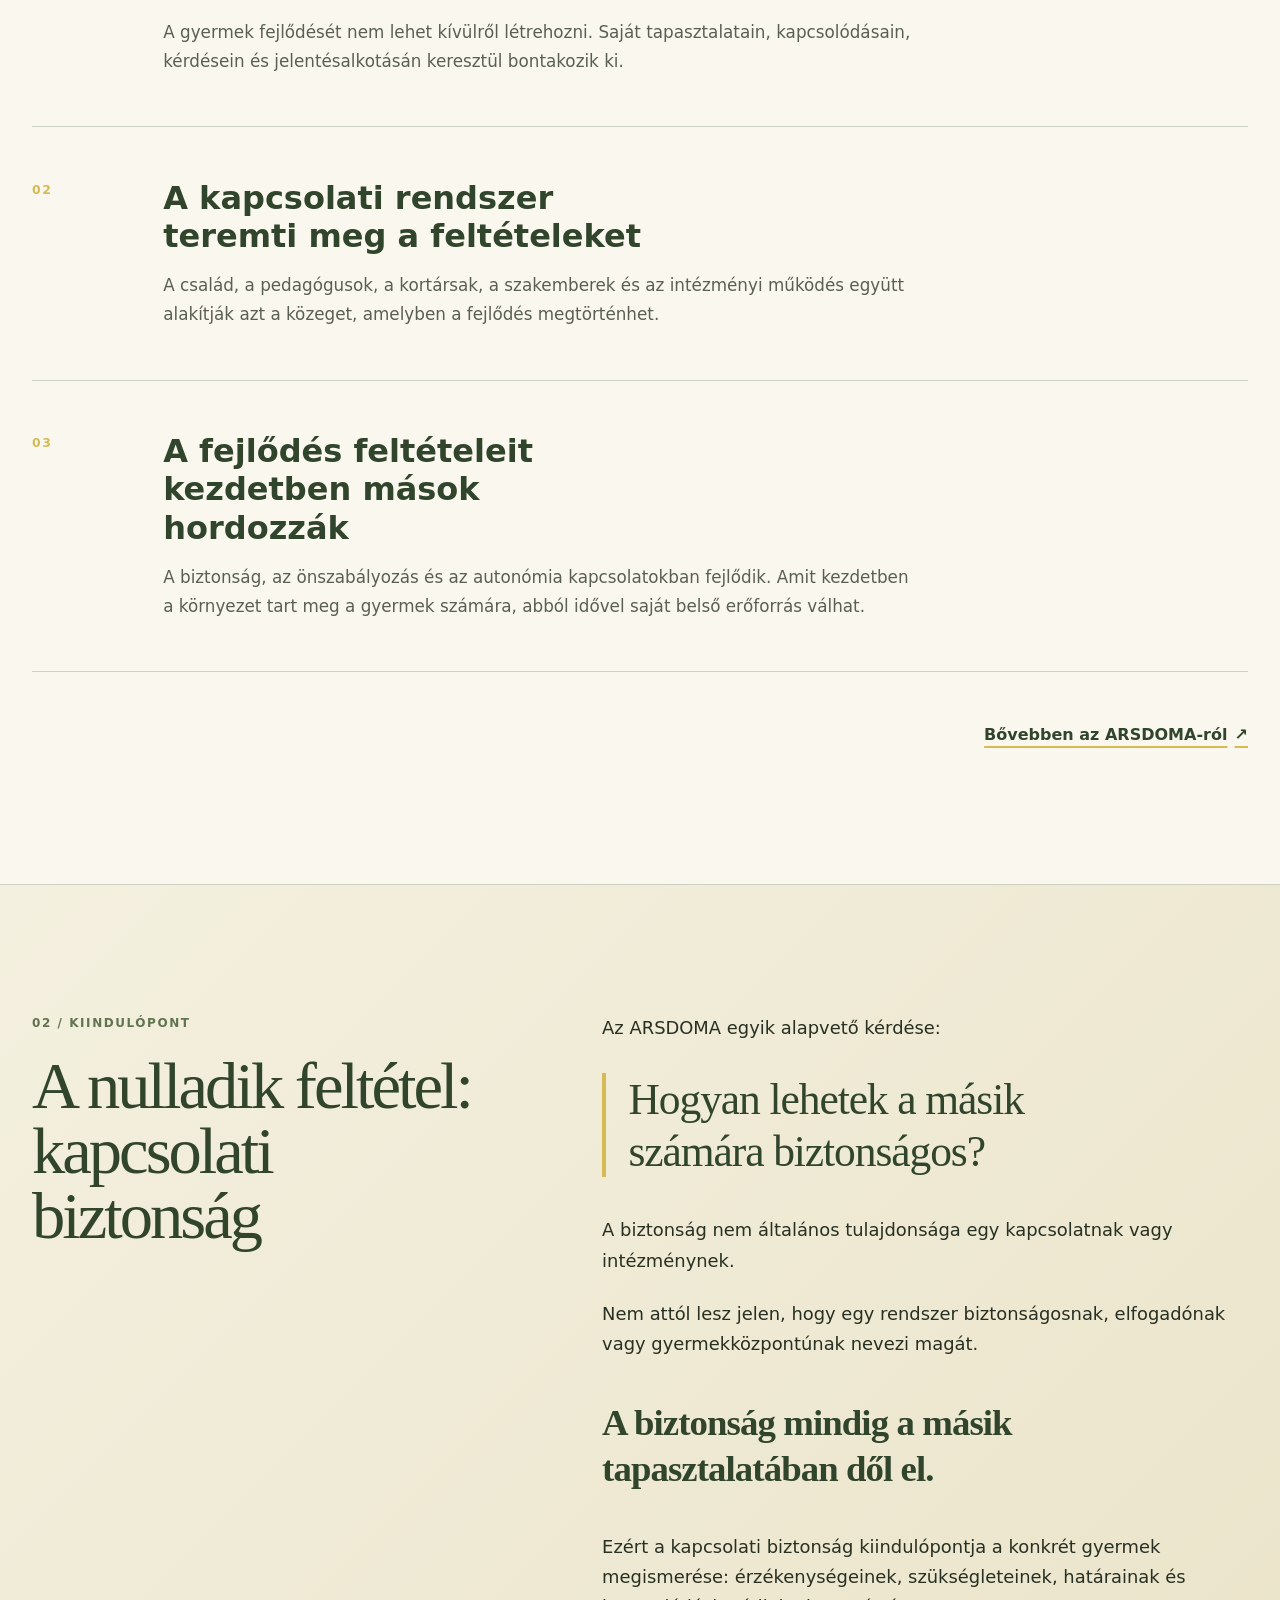
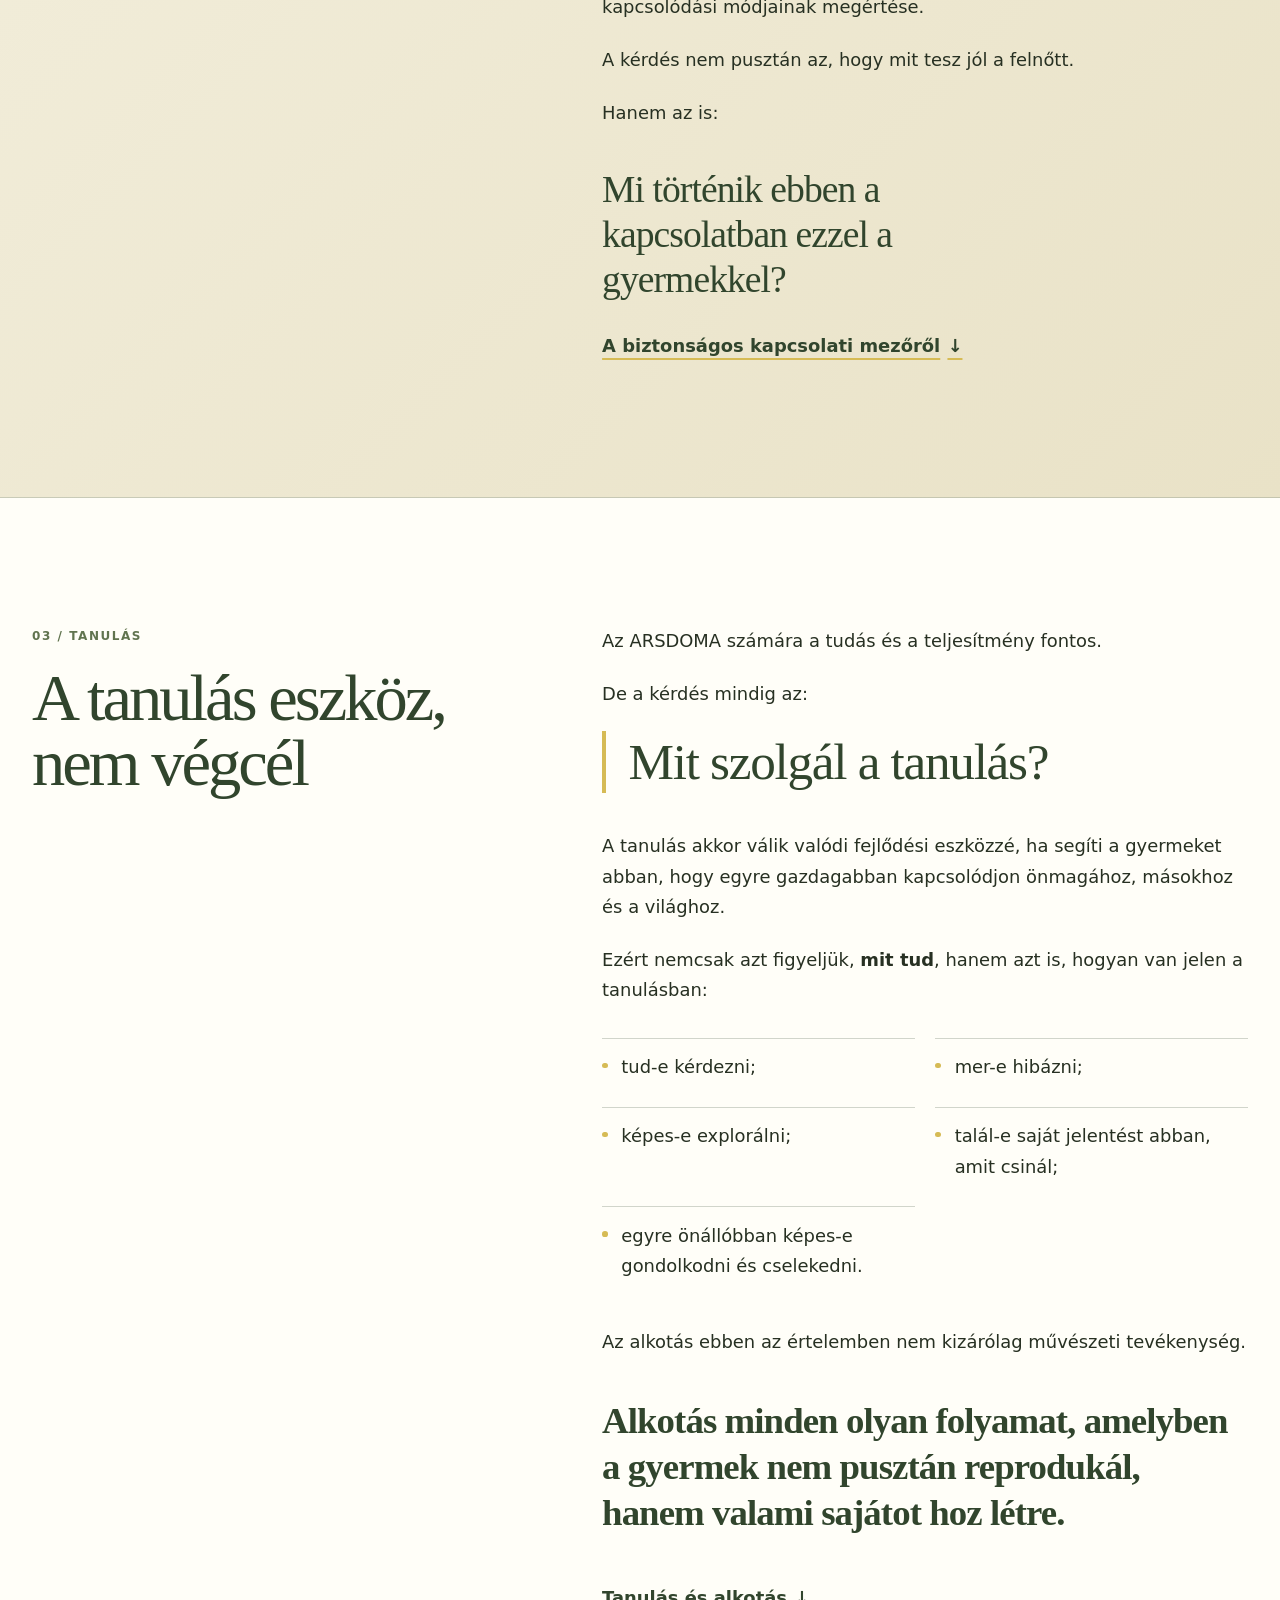
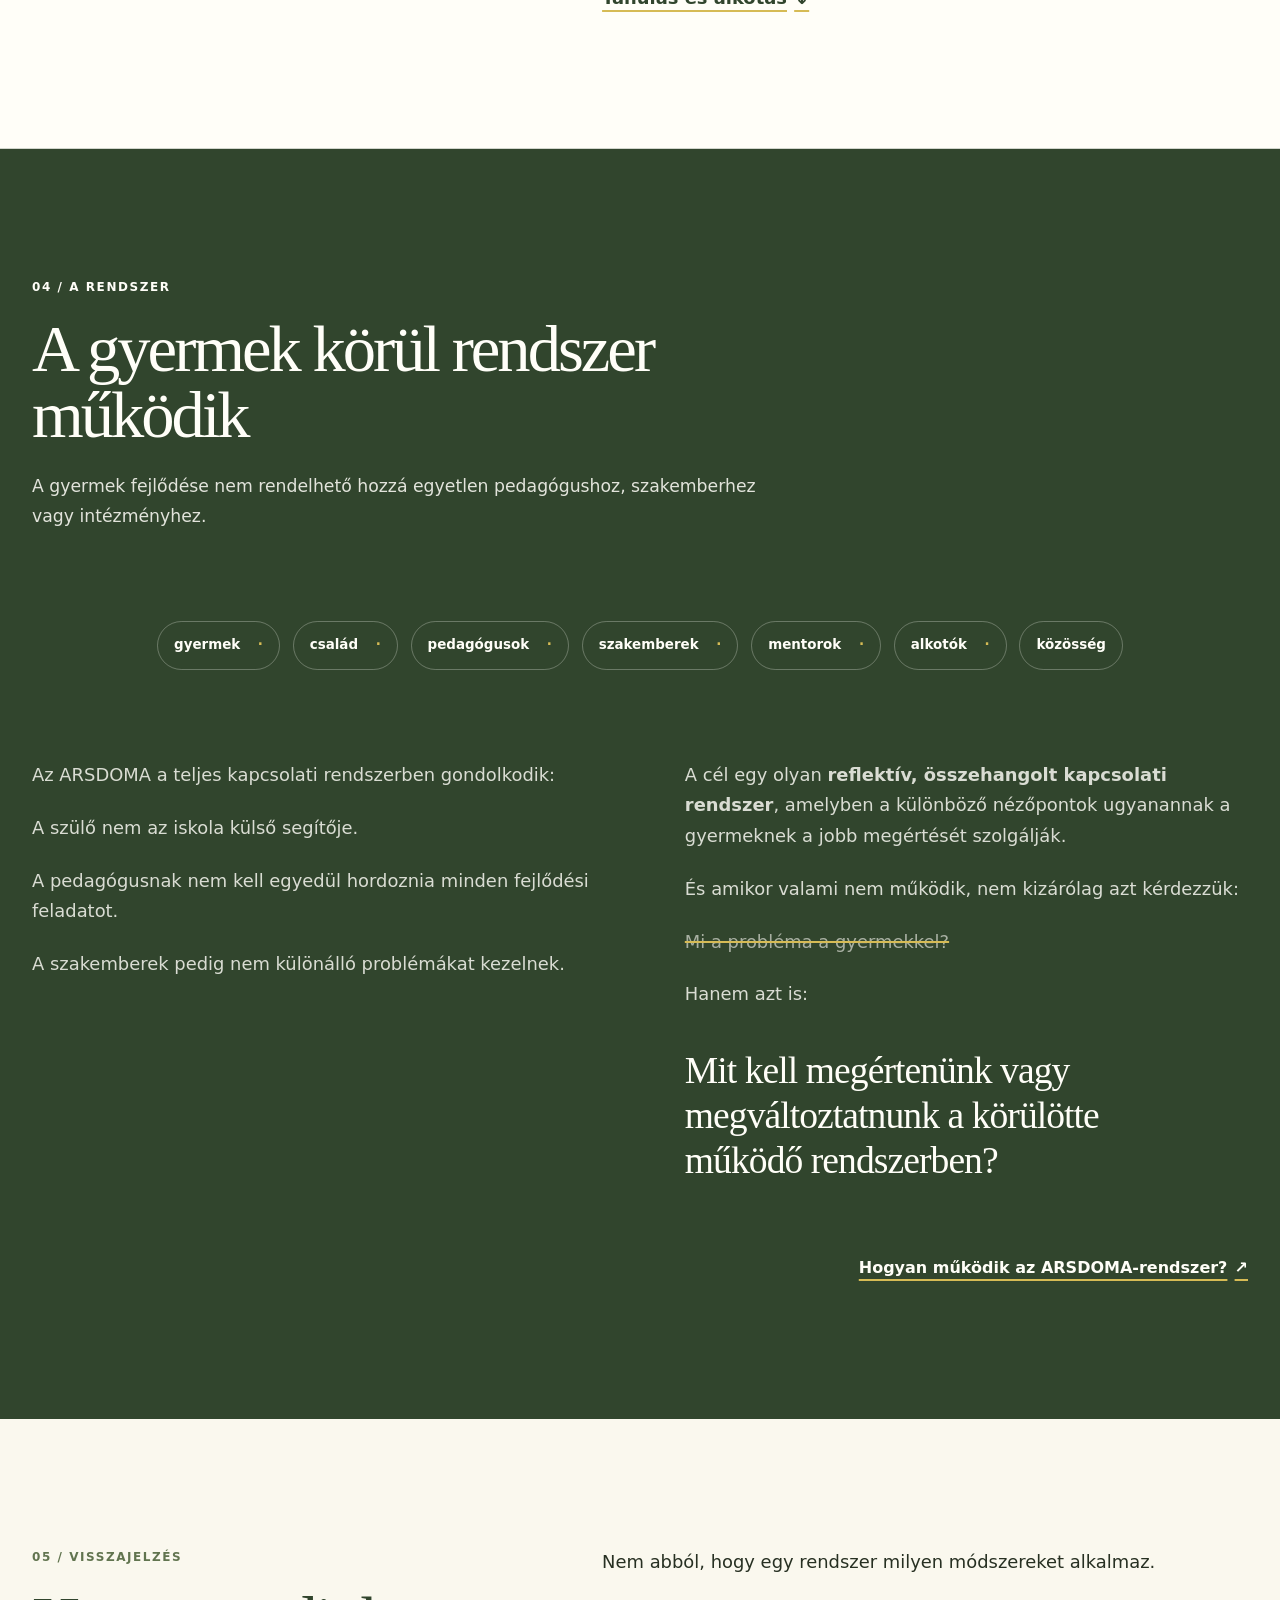
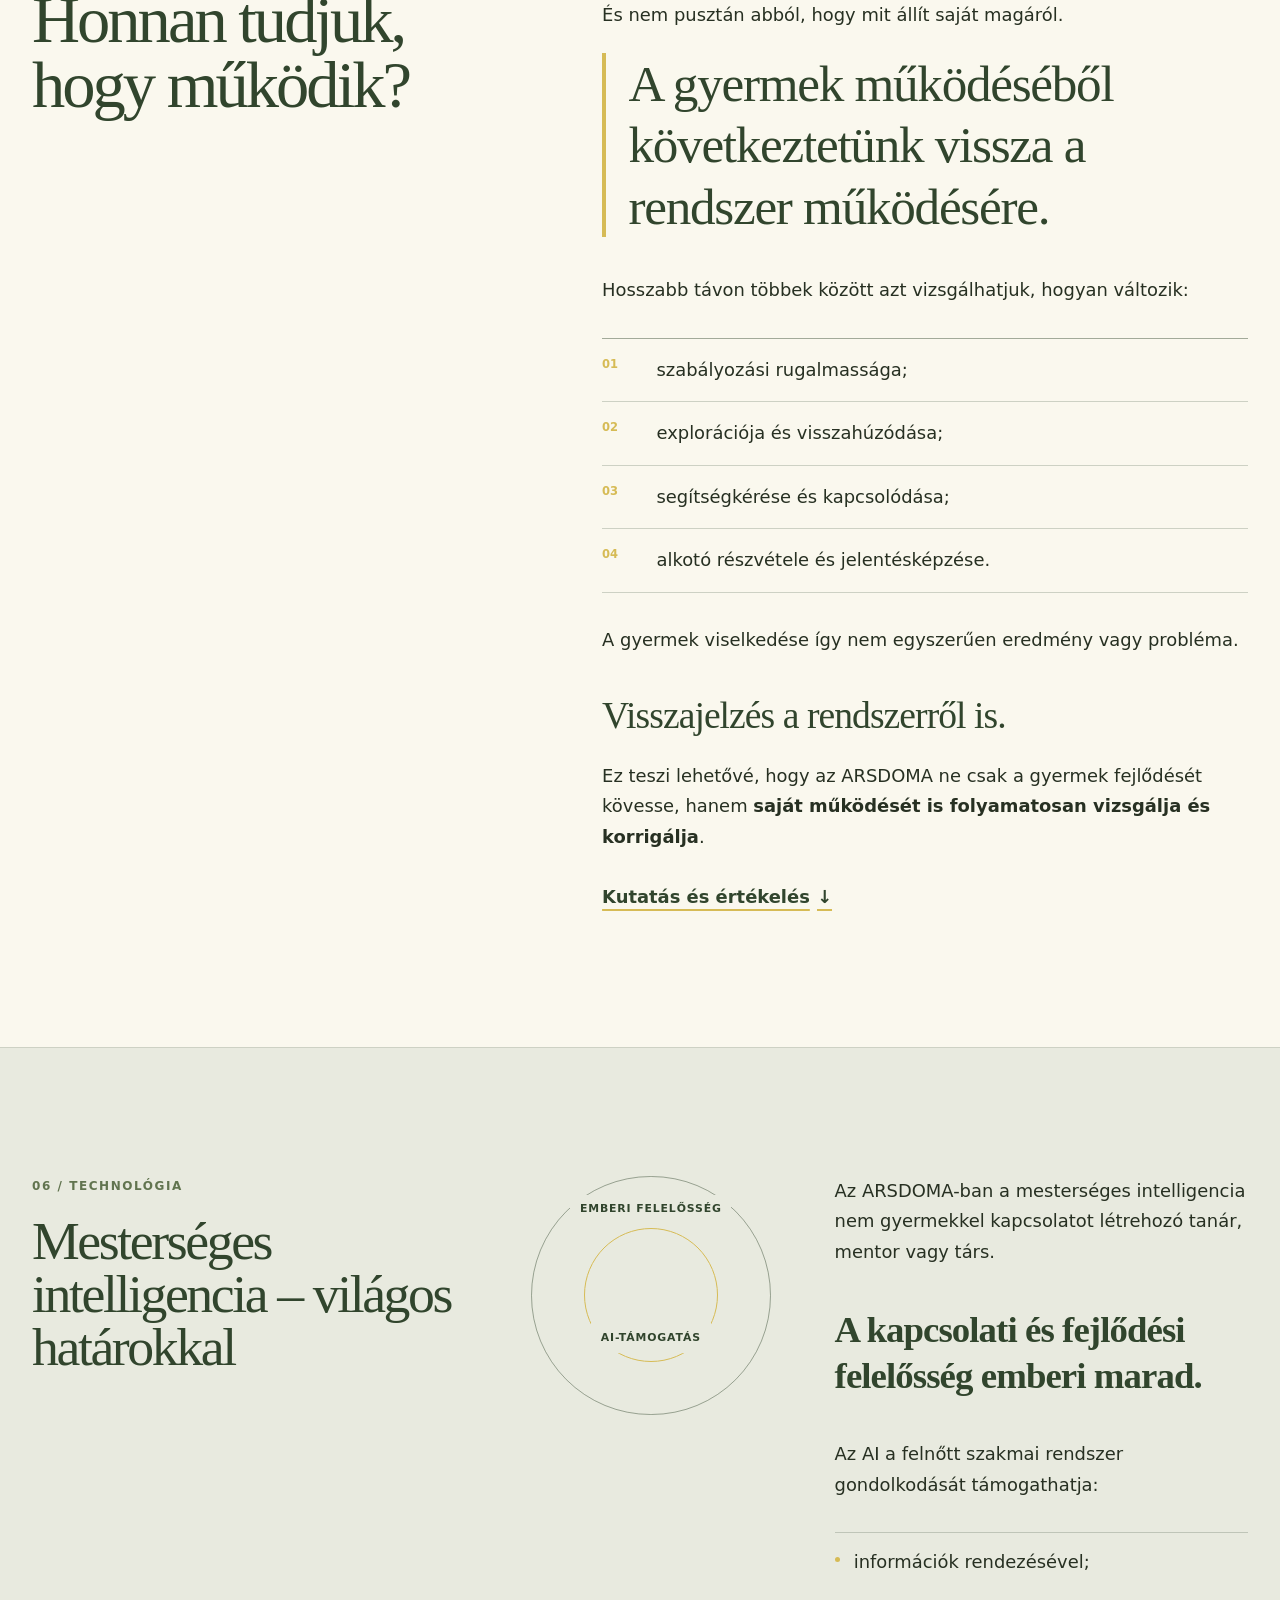
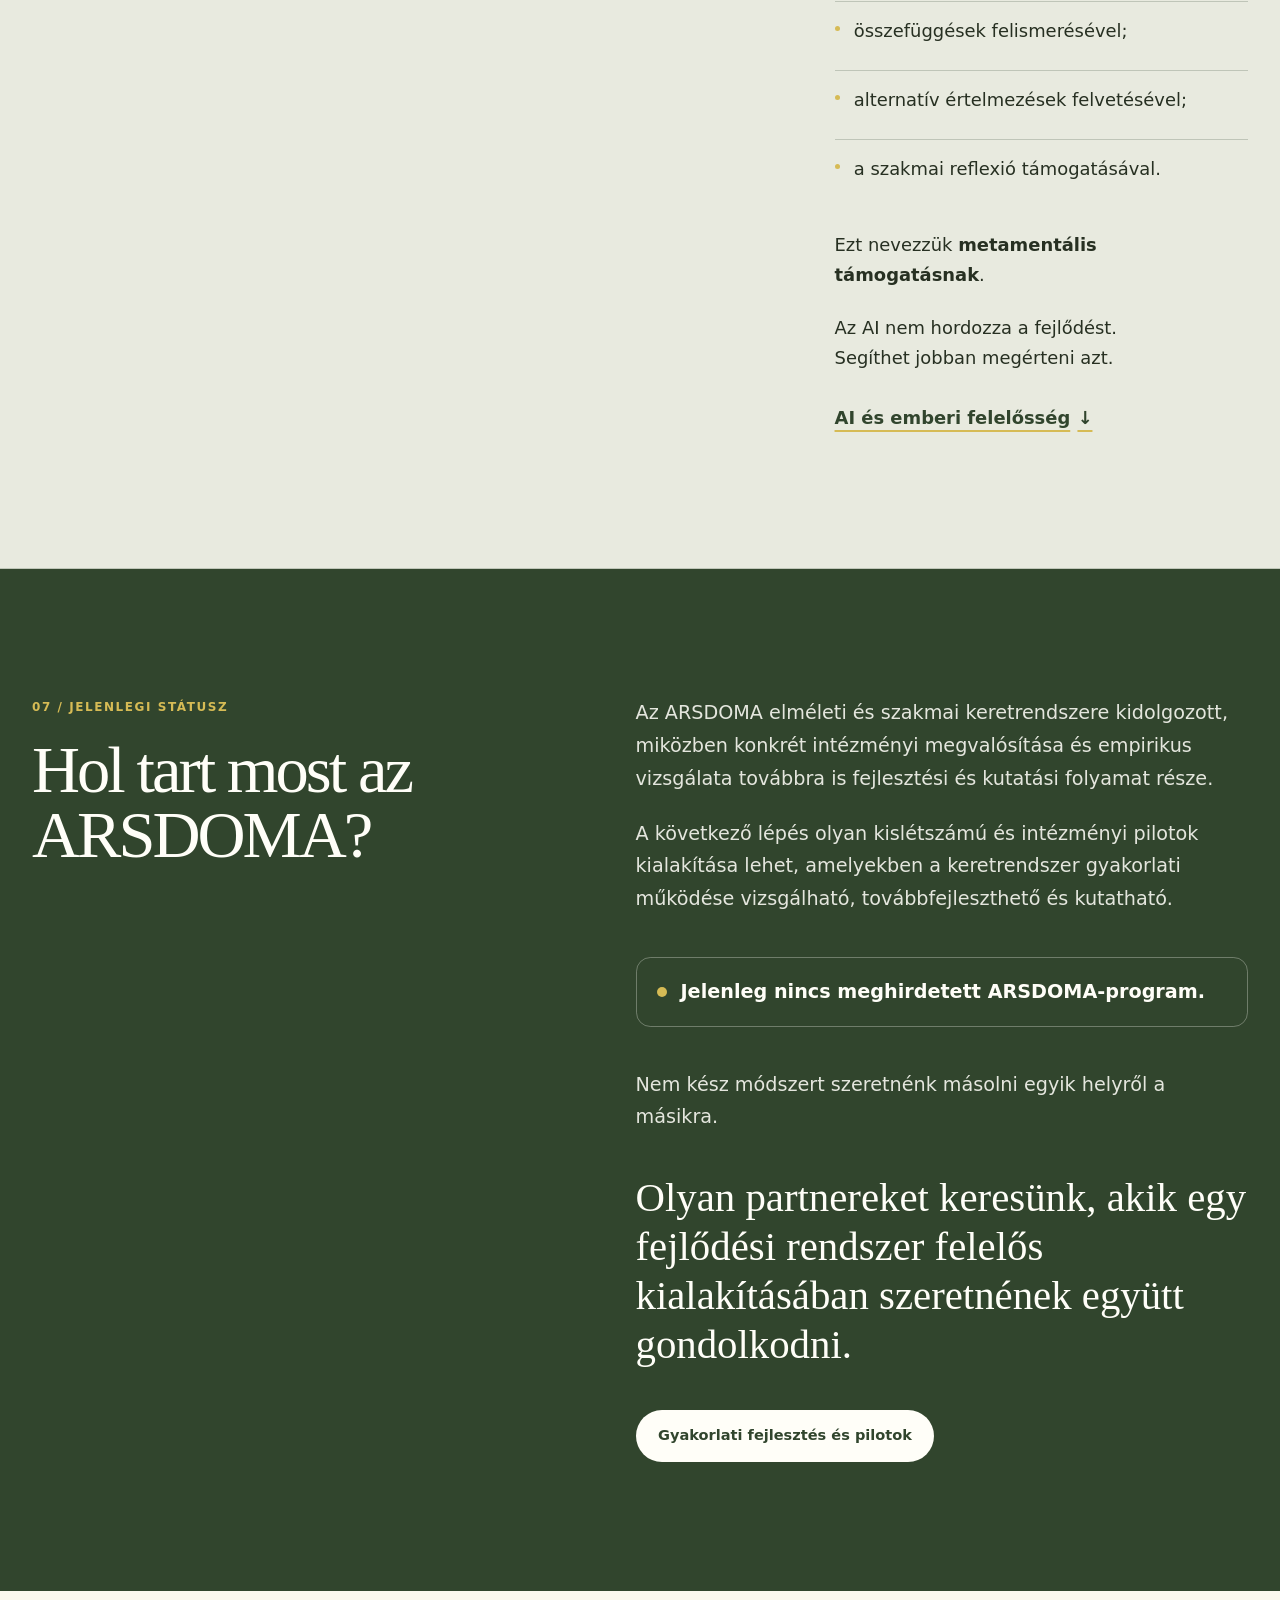
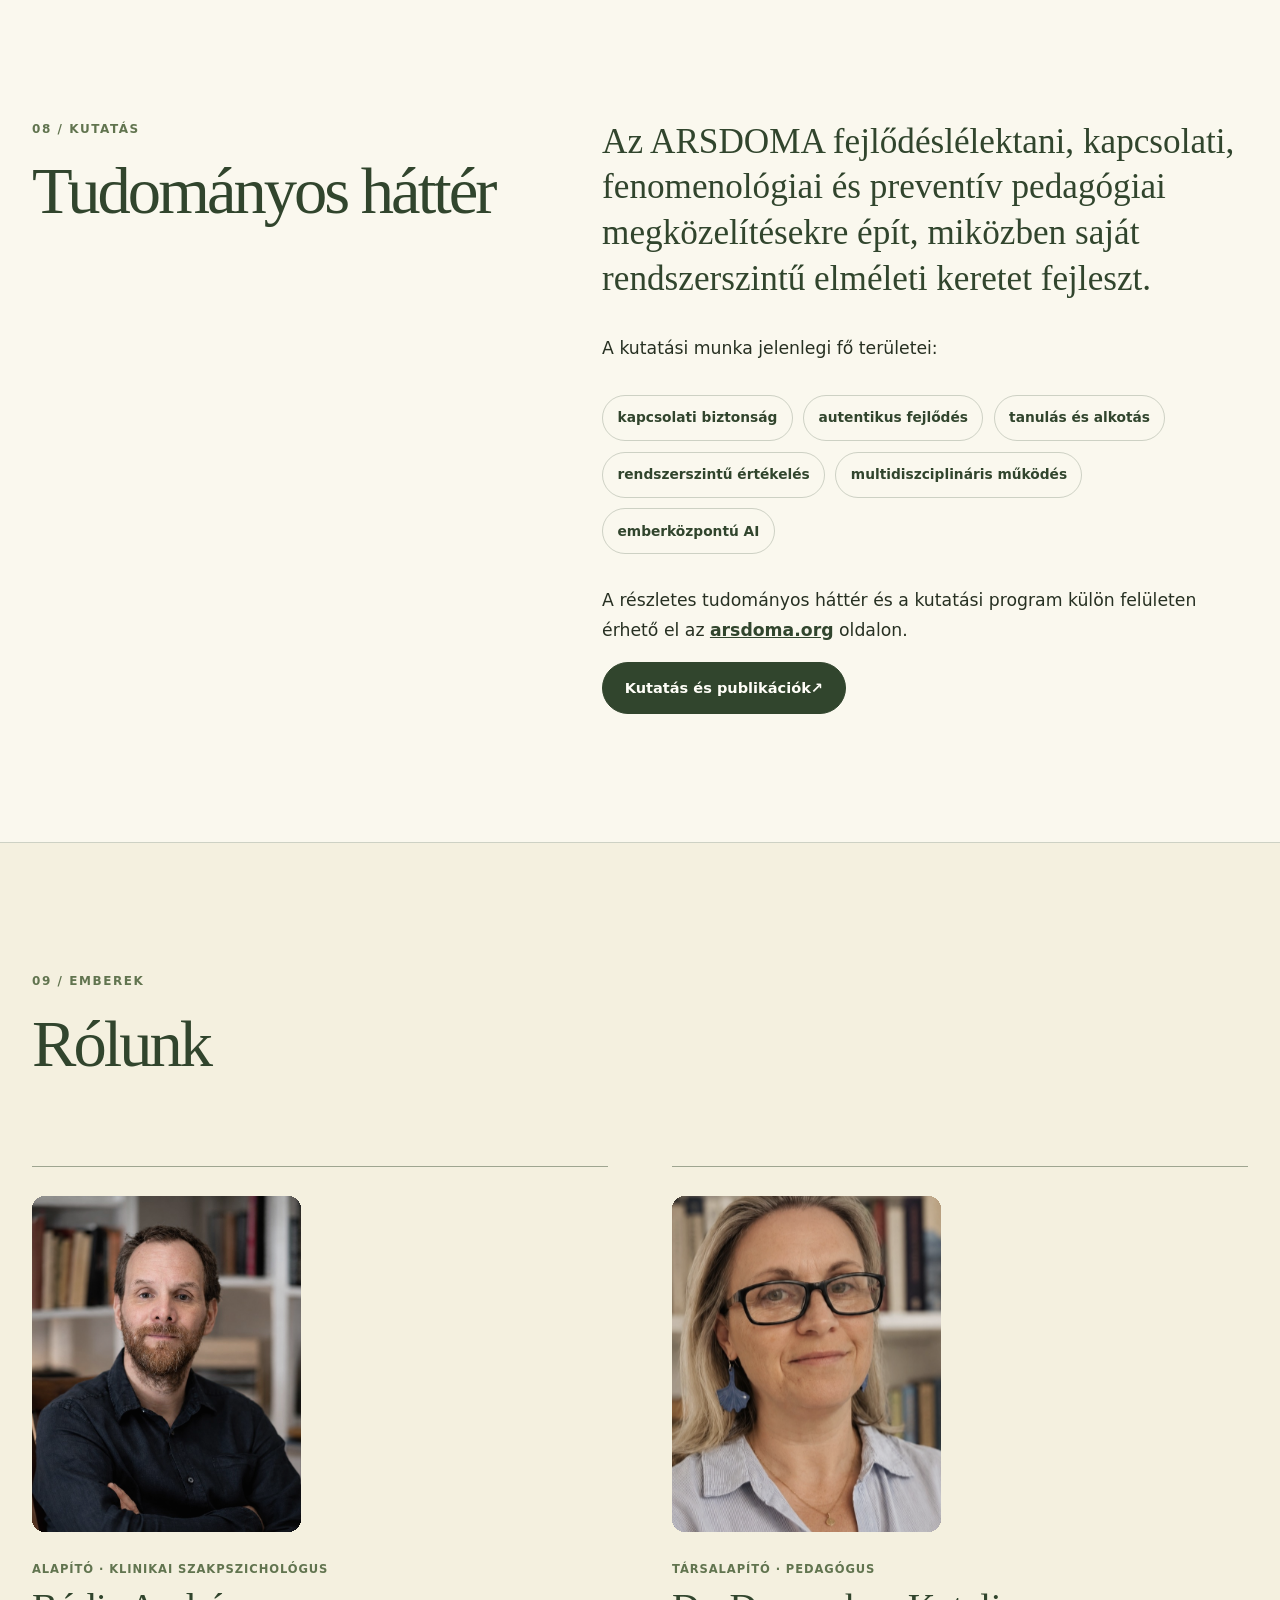
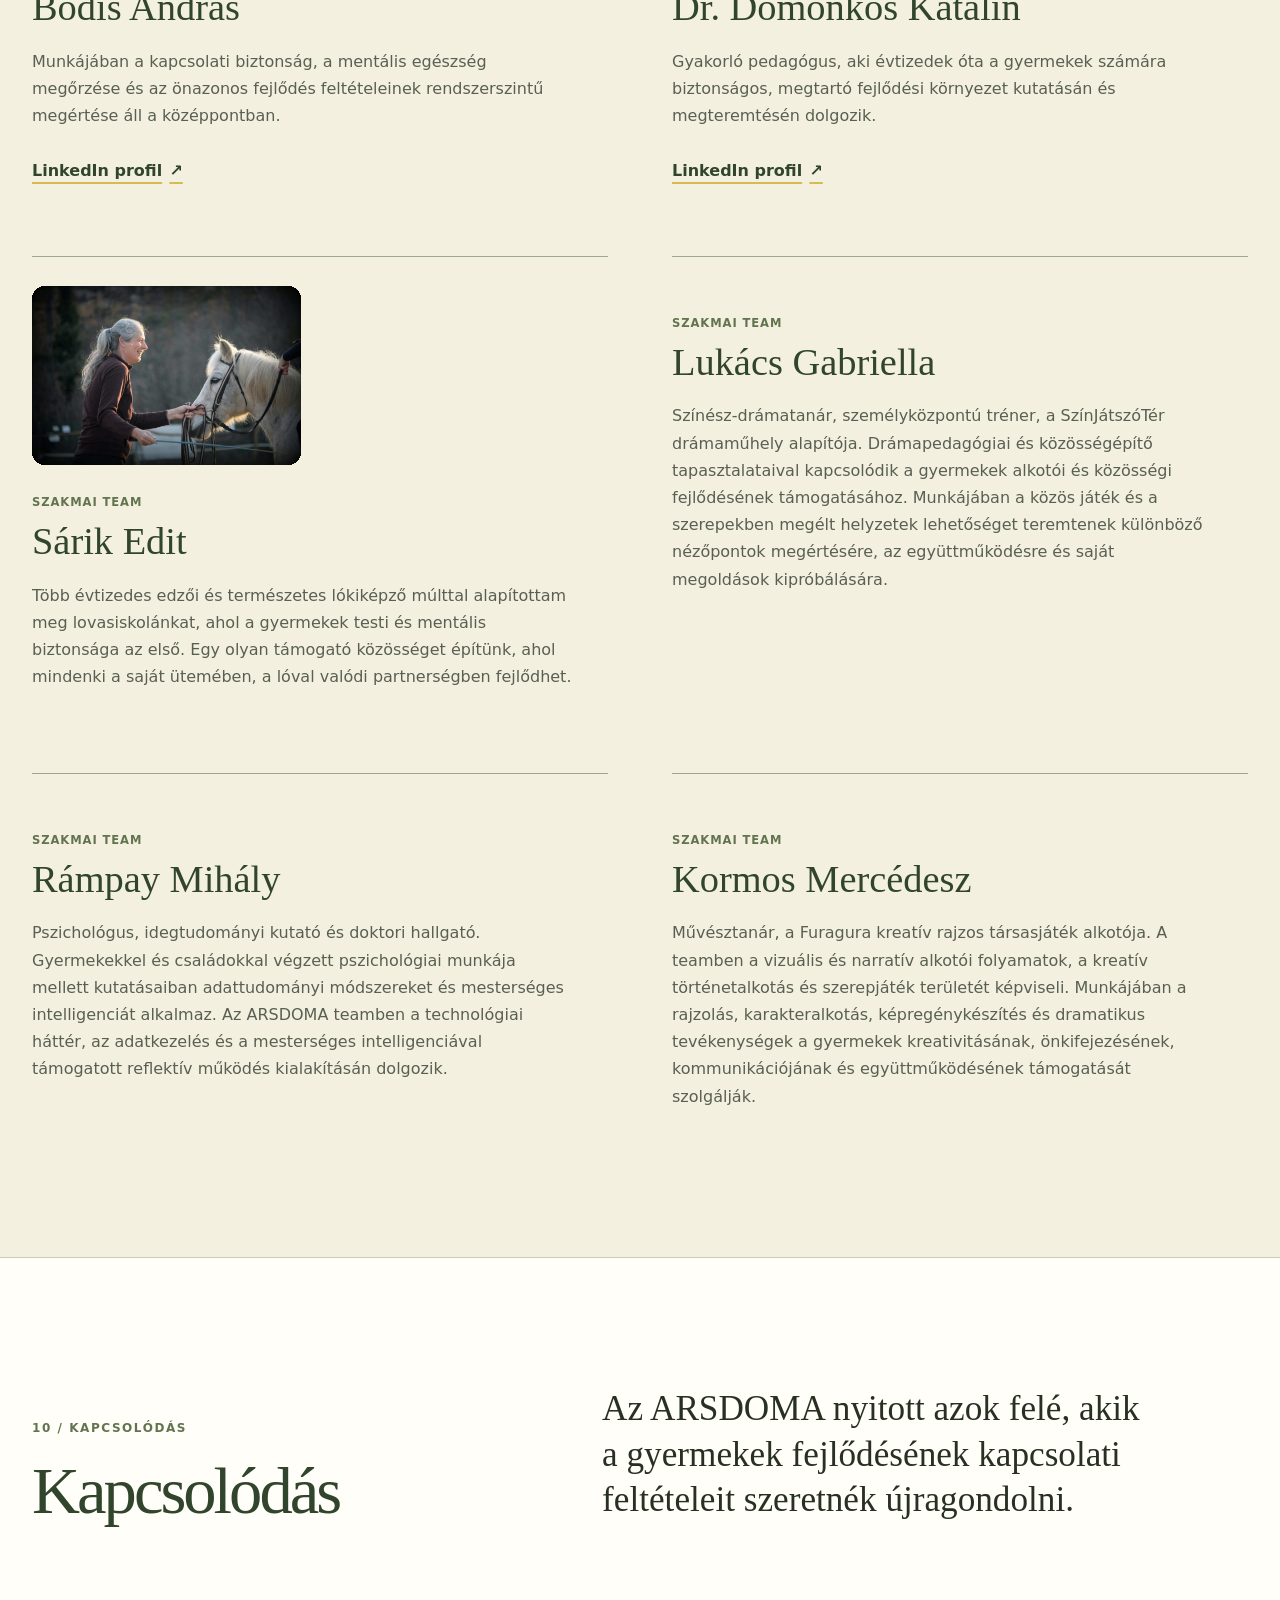
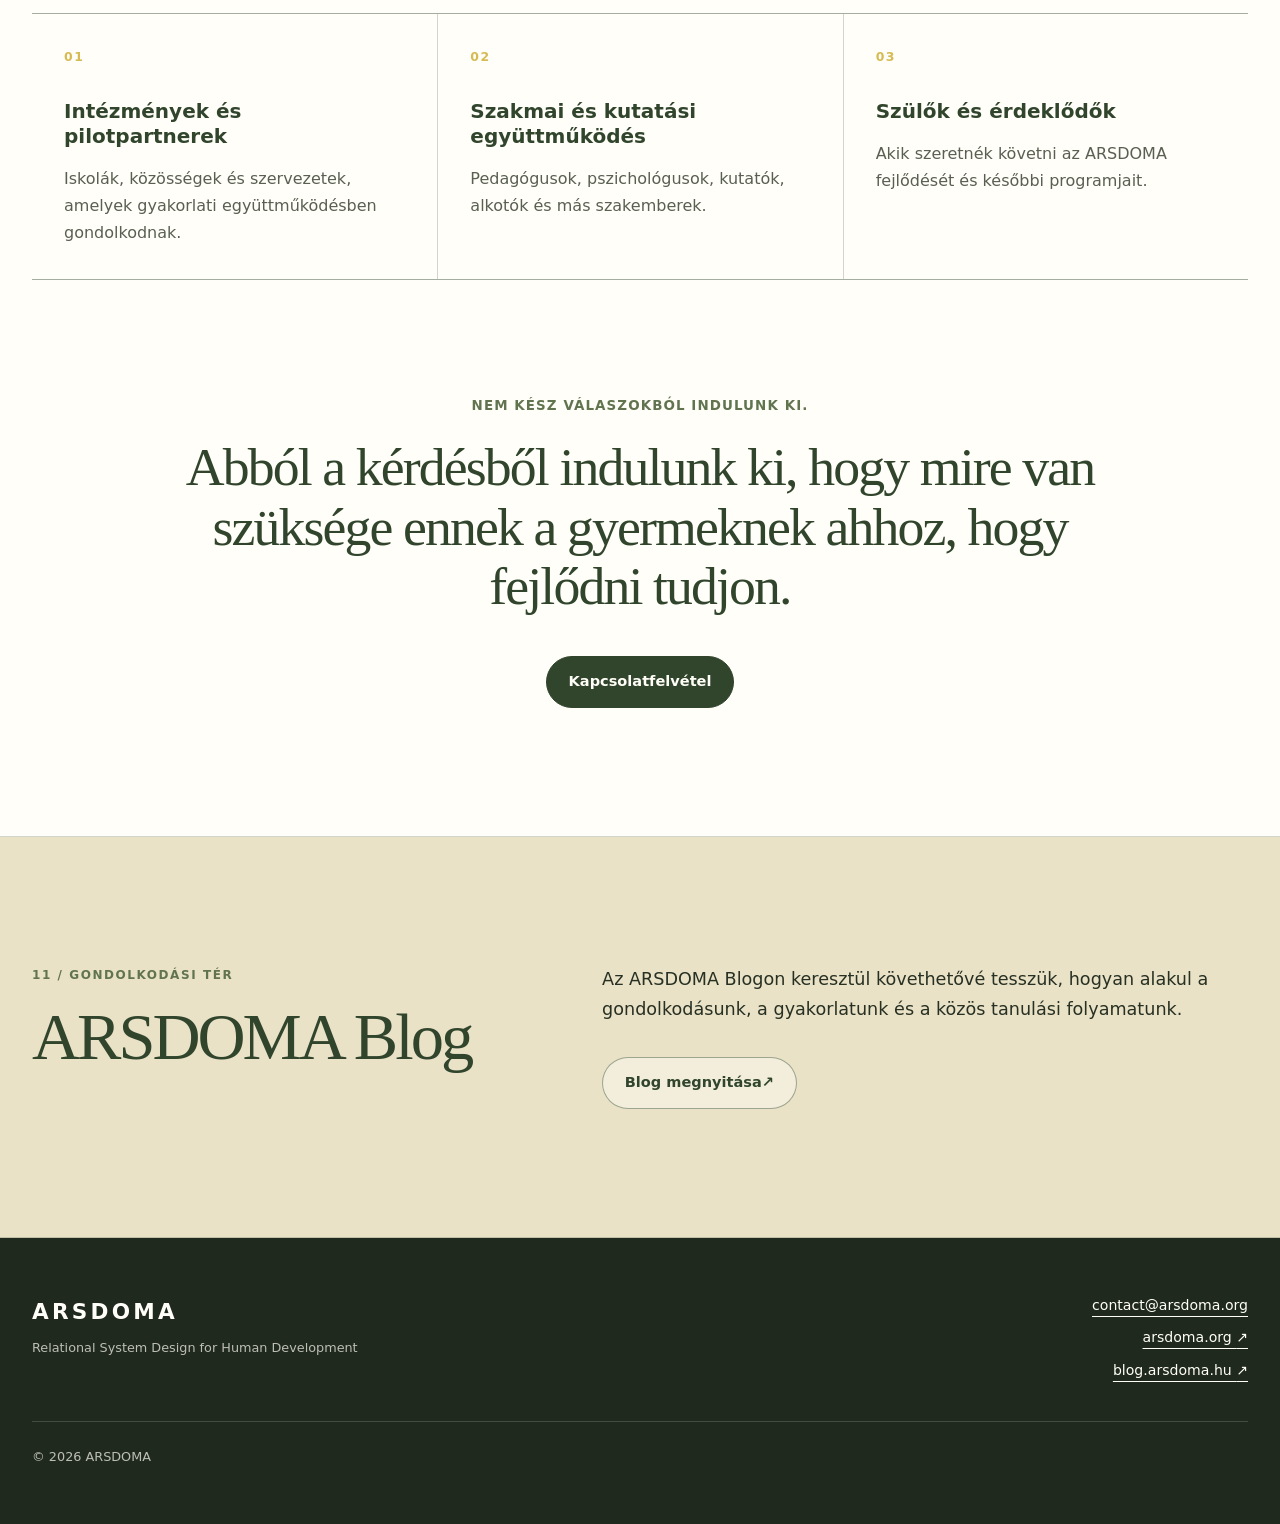
==== commit 2fb224b5: "Add Gabriella Lukács, Mihály Rámpay and Mercédesz Kormos to the professional team" ====
--- a/index.html
+++ b/index.html
@@ -240,6 +240,15 @@
             <div class="person-portrait" style="aspect-ratio: 2048 / 1365;"><img src="./sarik-edit.jpeg" alt="Sárik Edit egy lóval" width="2048" height="1365" loading="lazy" /></div>
             <div class="person-copy"><p class="person-role">Szakmai team</p><h3>Sárik Edit</h3><p>Több évtizedes edzői és természetes lókiképző múlttal alapítottam meg lovasiskolánkat, ahol a gyermekek testi és mentális biztonsága az első. Egy olyan támogató közösséget építünk, ahol mindenki a saját ütemében, a lóval valódi partnerségben fejlődhet.</p></div>
           </article>
+          <article class="person">
+            <div class="person-copy"><p class="person-role">Szakmai team</p><h3>Lukács Gabriella</h3><p>Színész-drámatanár, személyközpontú tréner, a SzínJátszóTér drámaműhely alapítója. Drámapedagógiai és közösségépítő tapasztalataival kapcsolódik a gyermekek alkotói és közösségi fejlődésének támogatásához. Munkájában a közös játék és a szerepekben megélt helyzetek lehetőséget teremtenek különböző nézőpontok megértésére, az együttműködésre és saját megoldások kipróbálására.</p></div>
+          </article>
+          <article class="person">
+            <div class="person-copy"><p class="person-role">Szakmai team</p><h3>Rámpay Mihály</h3><p>Pszichológus, idegtudományi kutató és doktori hallgató. Gyermekekkel és családokkal végzett pszichológiai munkája mellett kutatásaiban adattudományi módszereket és mesterséges intelligenciát alkalmaz. Az ARSDOMA teamben a technológiai háttér, az adatkezelés és a mesterséges intelligenciával támogatott reflektív működés kialakításán dolgozik.</p></div>
+          </article>
+          <article class="person">
+            <div class="person-copy"><p class="person-role">Szakmai team</p><h3>Kormos Mercédesz</h3><p>Művésztanár, a Furagura kreatív rajzos társasjáték alkotója. A teamben a vizuális és narratív alkotói folyamatok, a kreatív történetalkotás és szerepjáték területét képviseli. Munkájában a rajzolás, karakteralkotás, képregénykészítés és dramatikus tevékenységek a gyermekek kreativitásának, önkifejezésének, kommunikációjának és együttműködésének támogatását szolgálják.</p></div>
+          </article>
         </div>
       </div>
     </section>
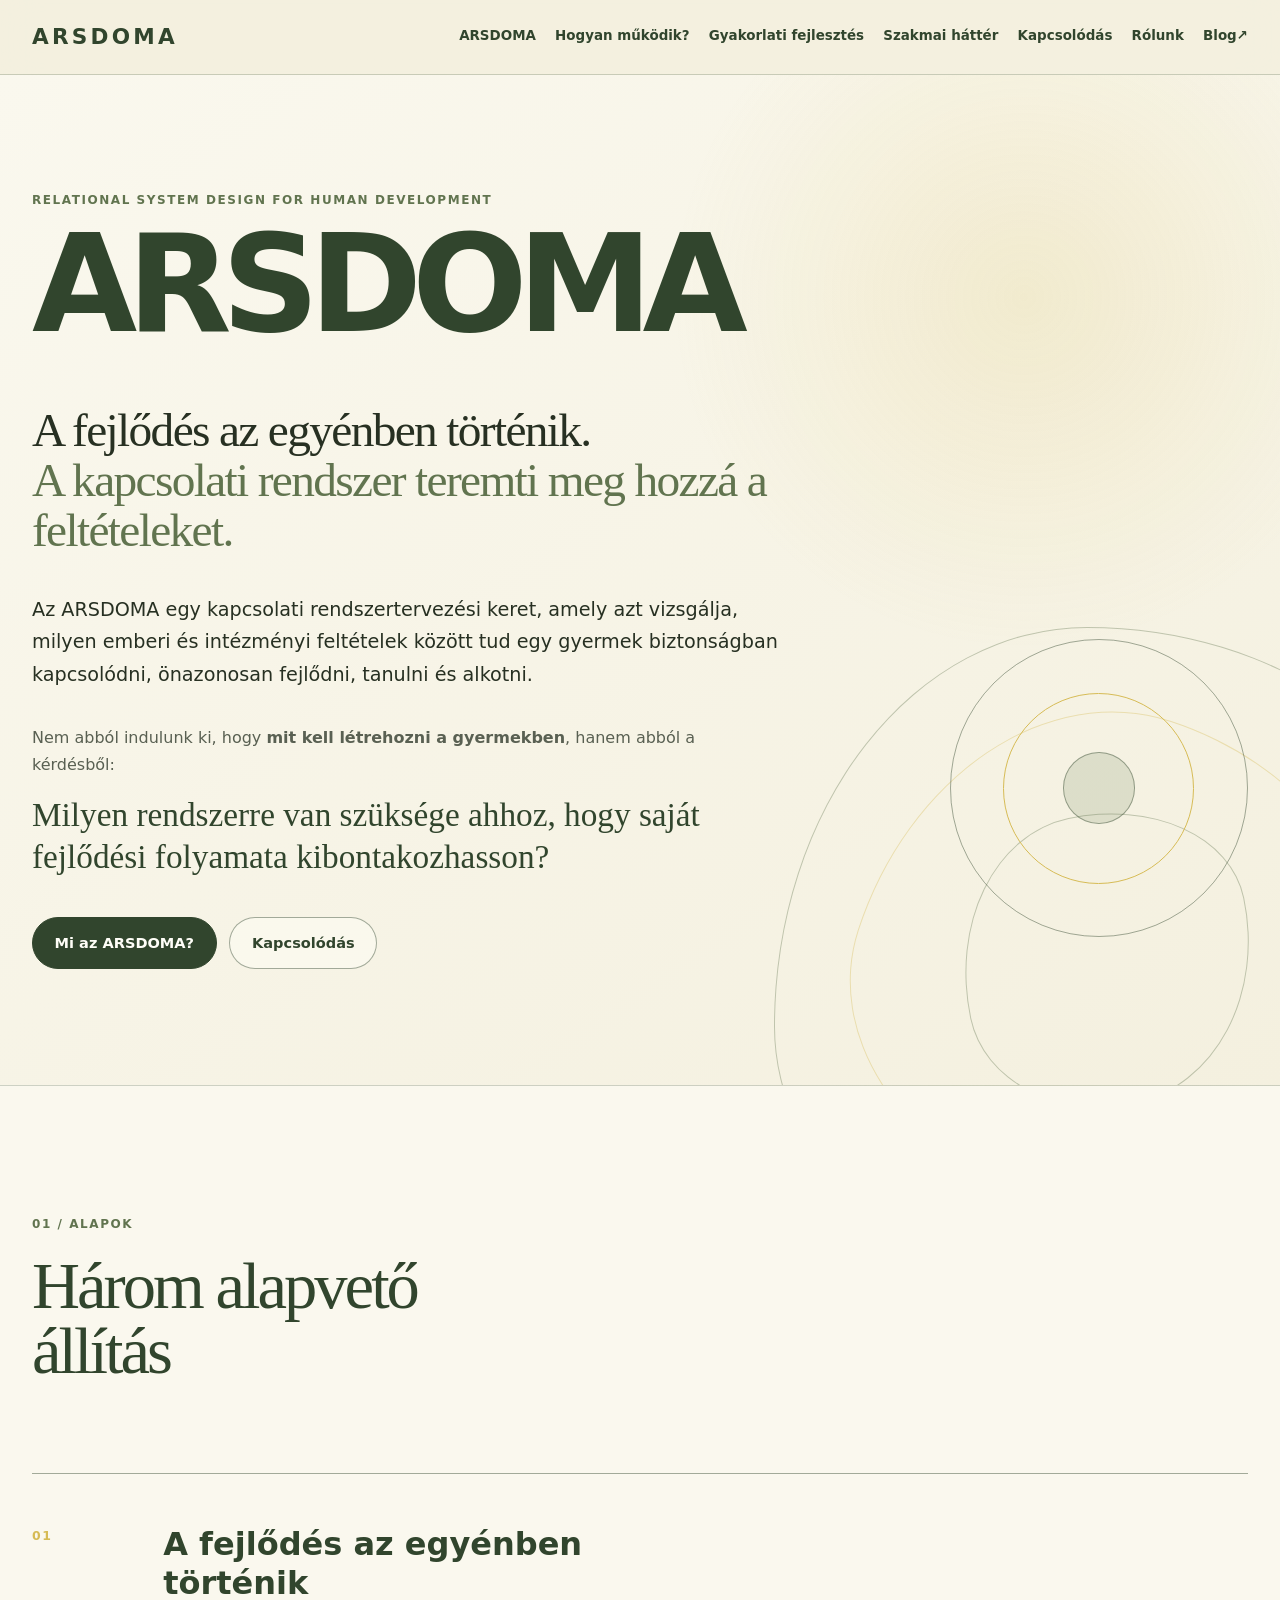
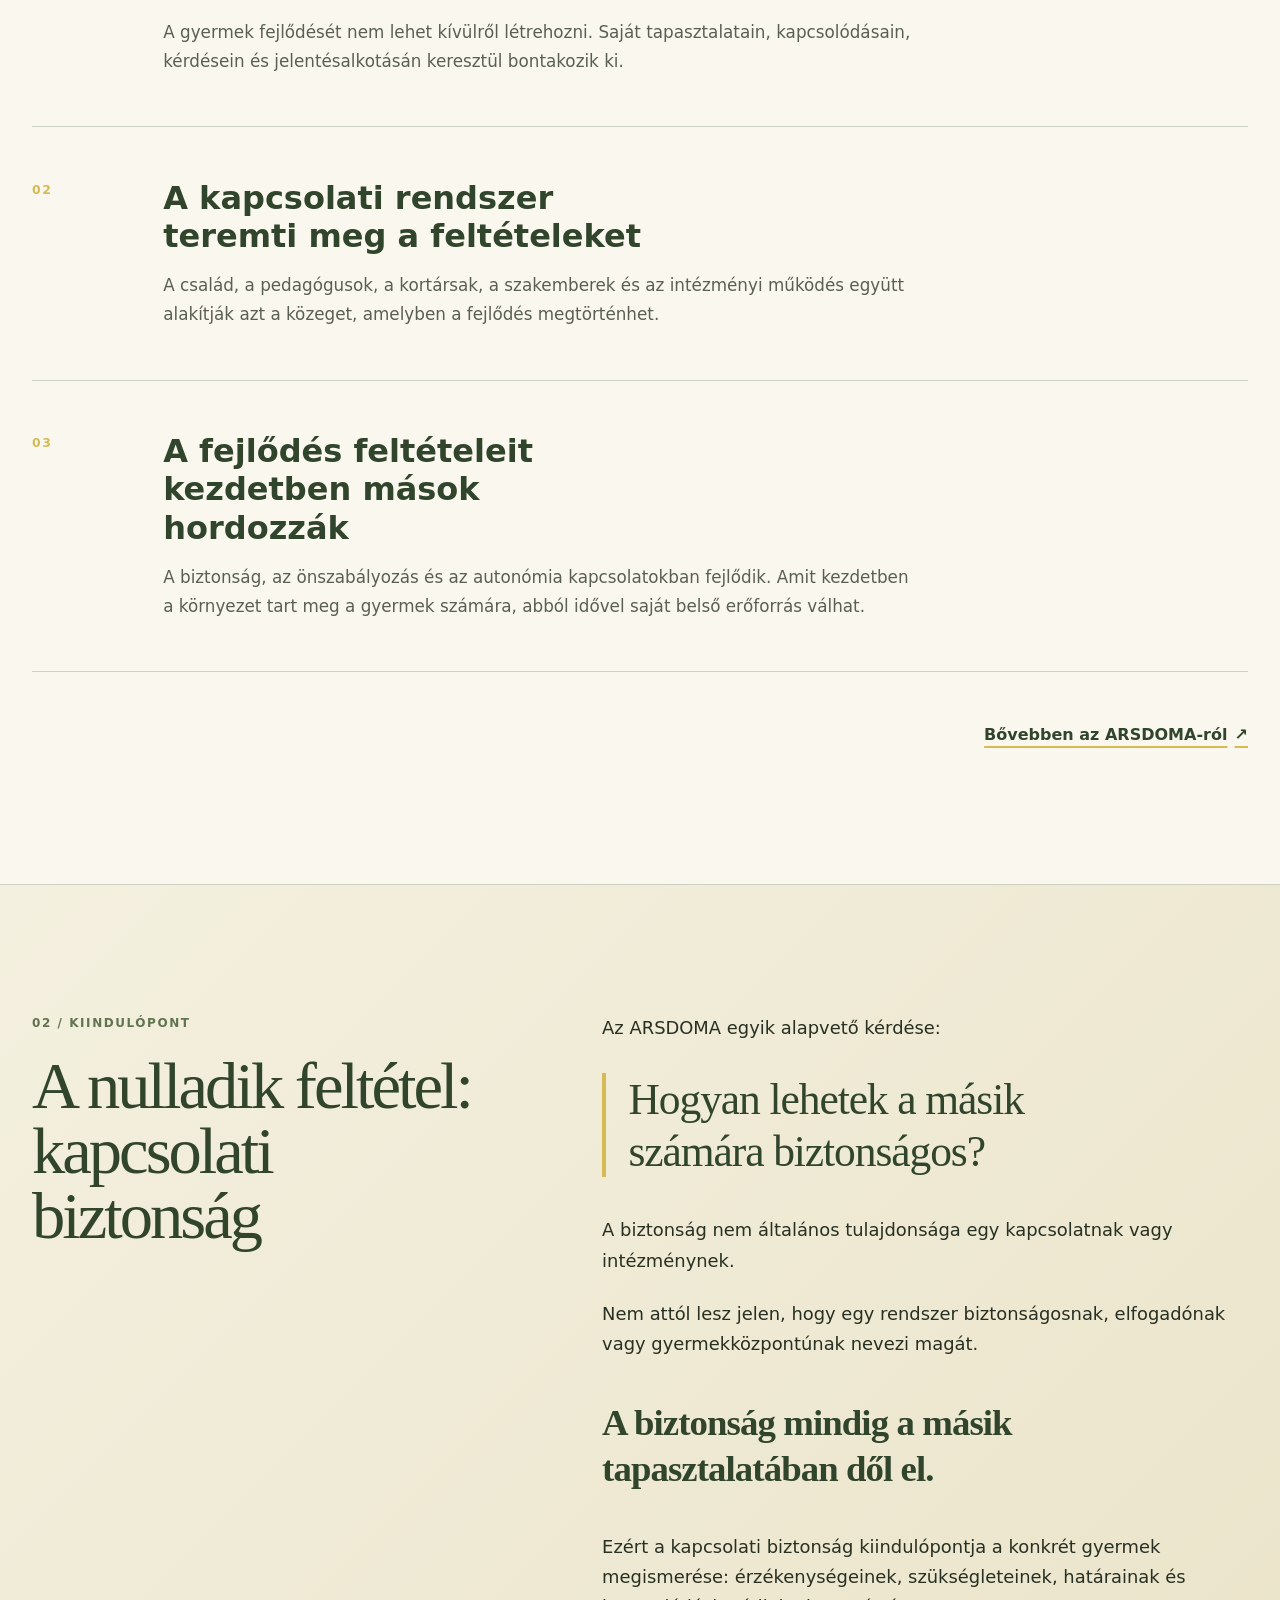
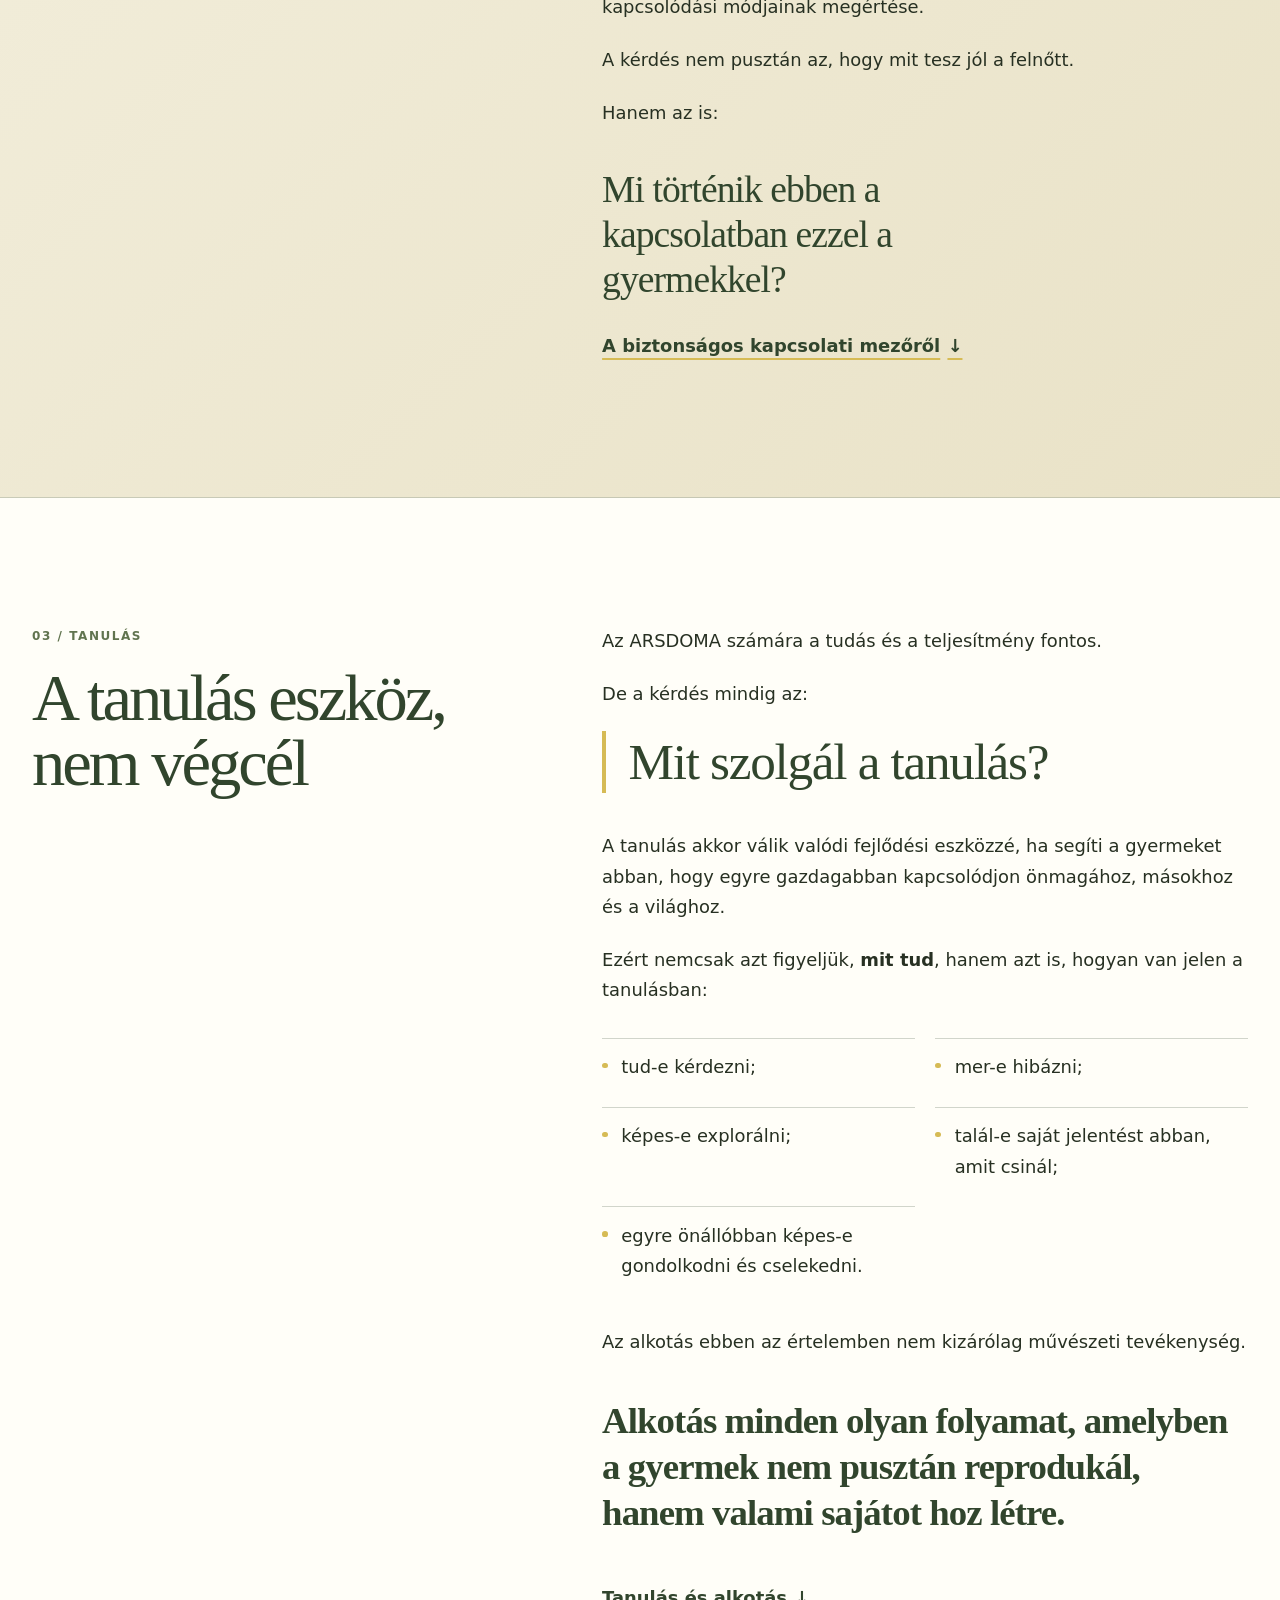
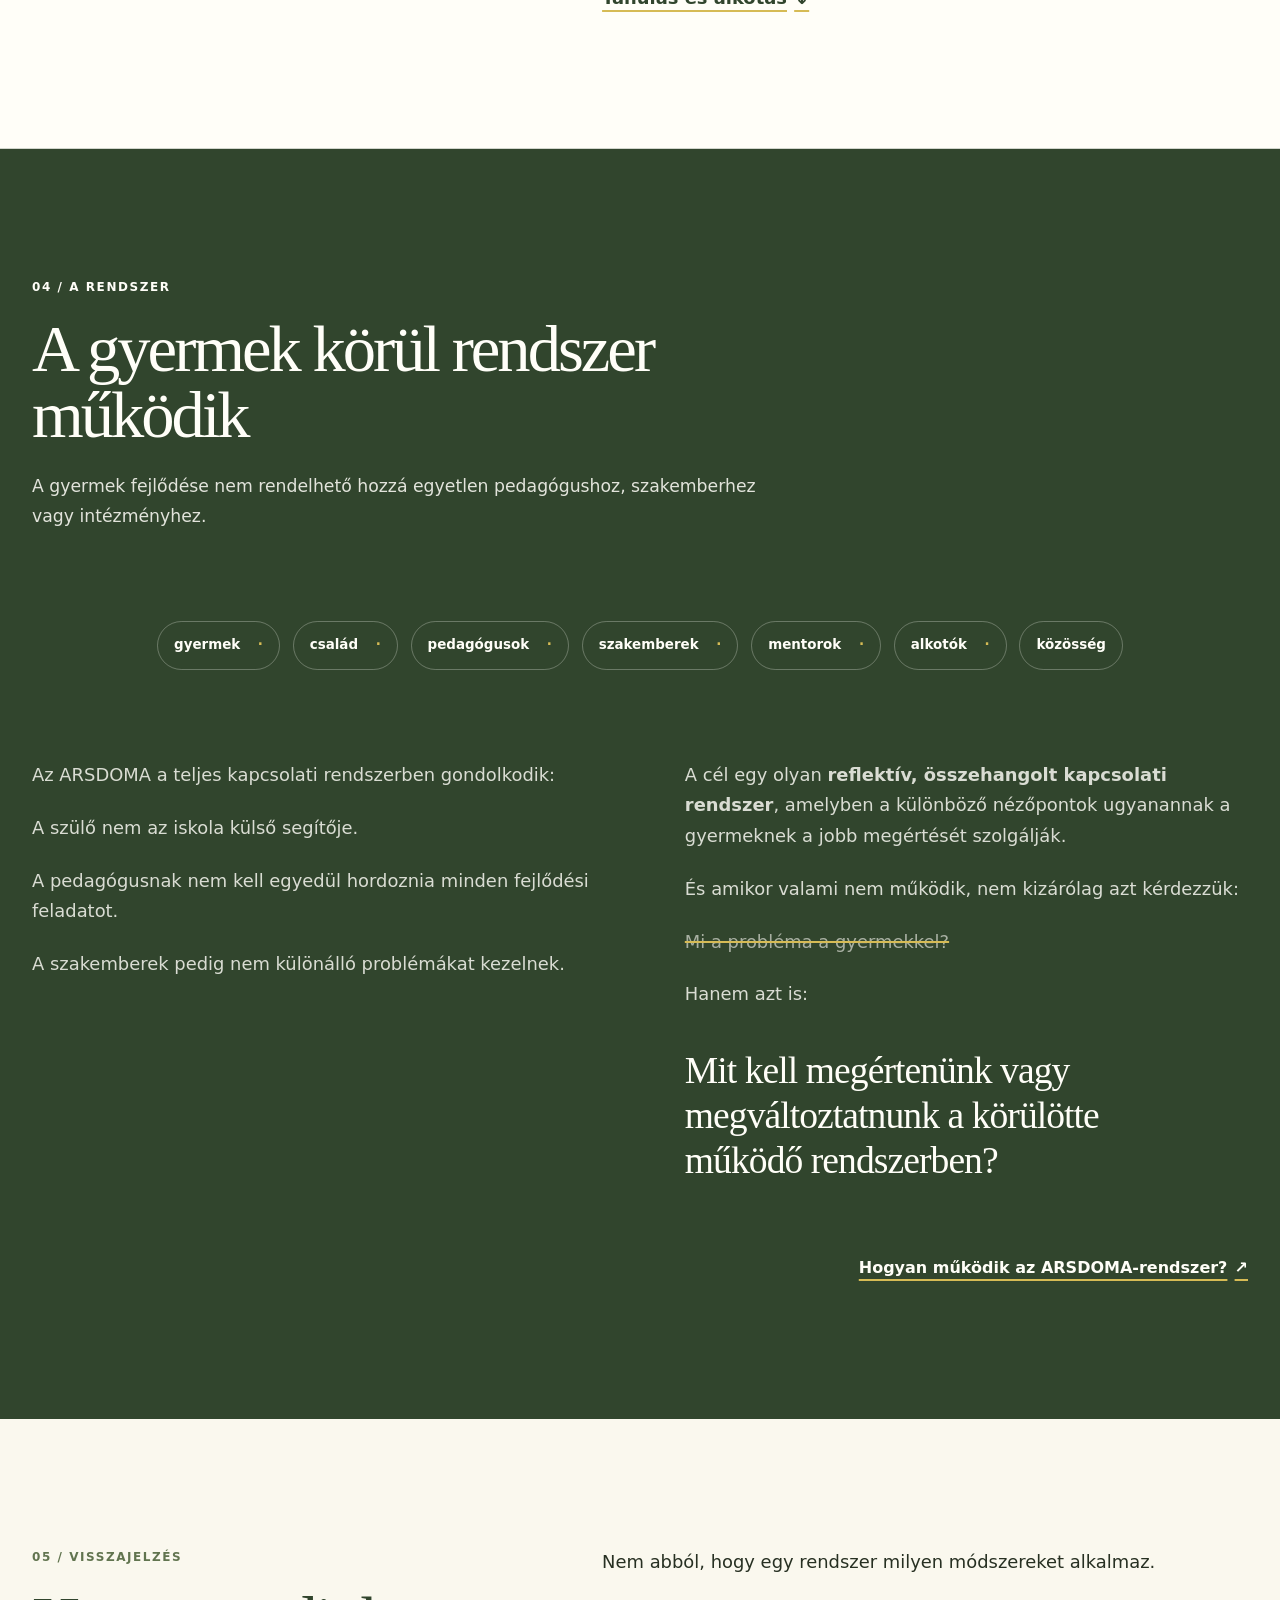
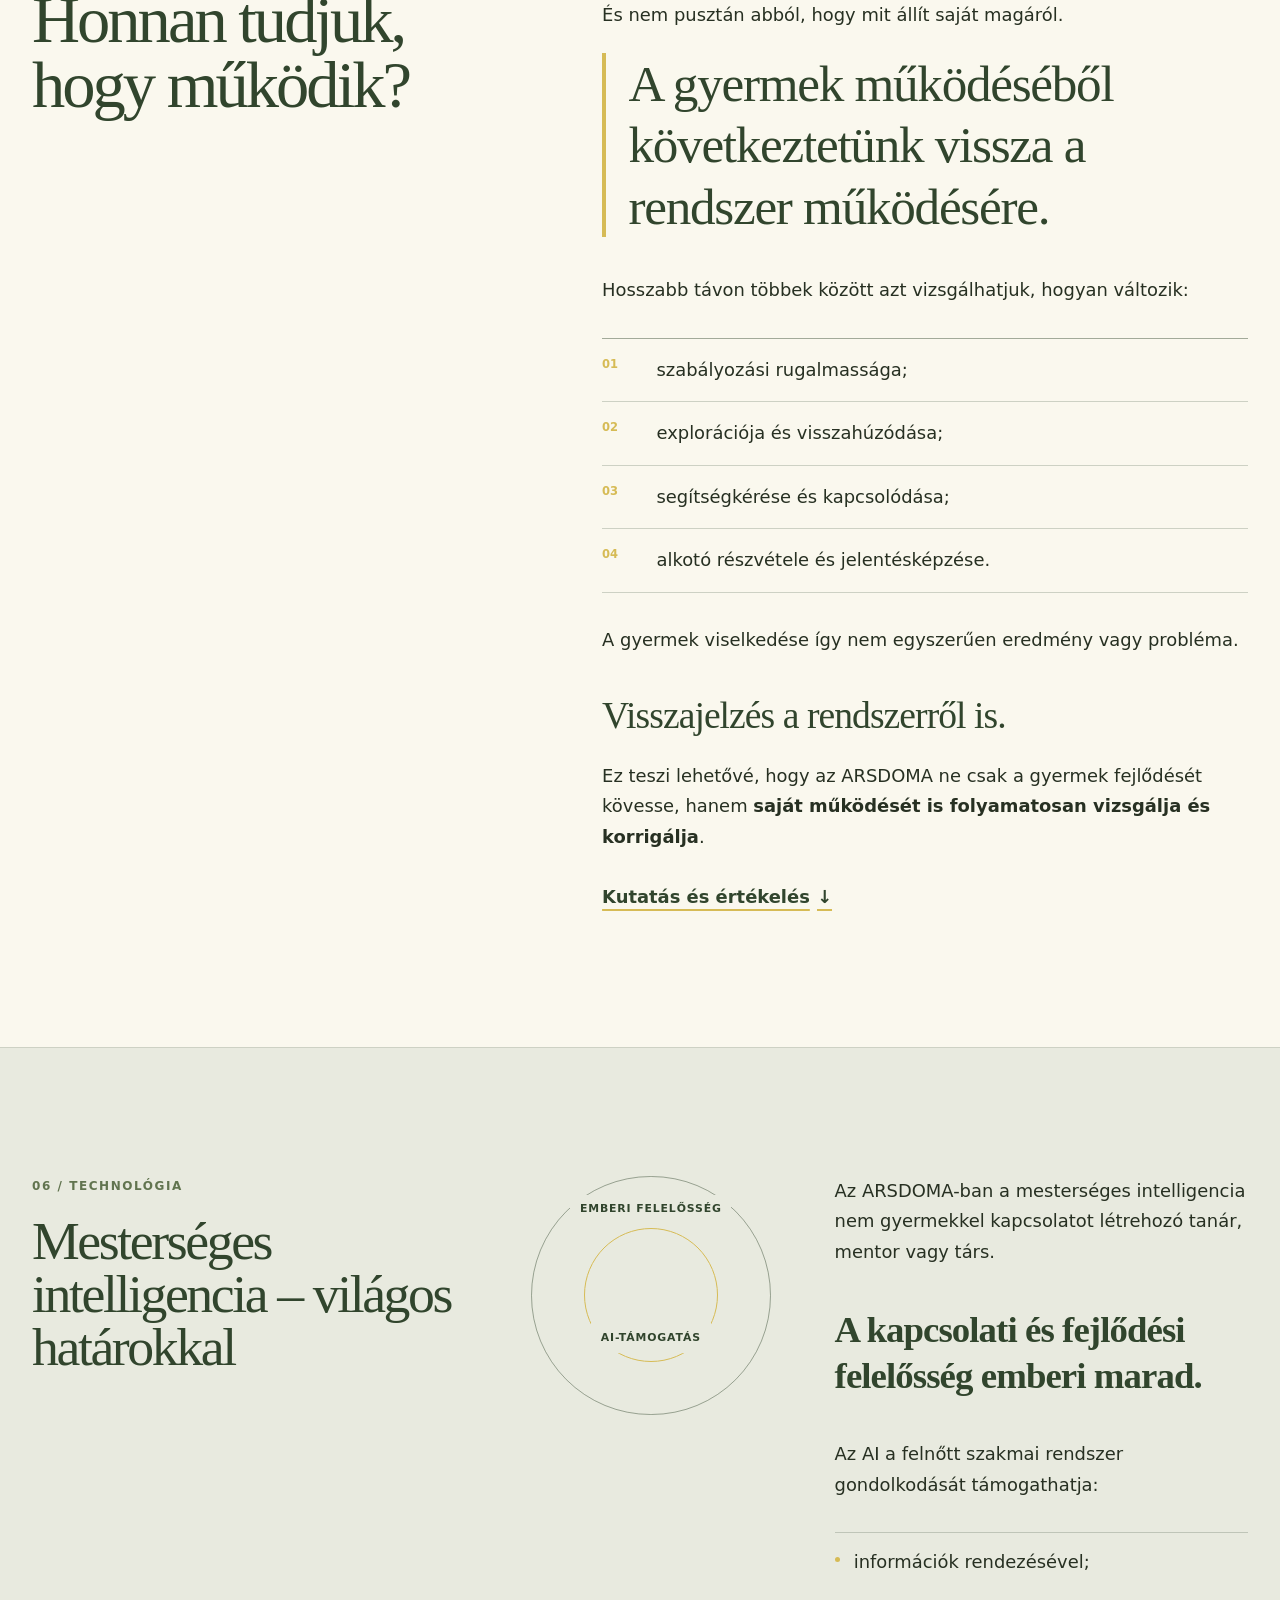
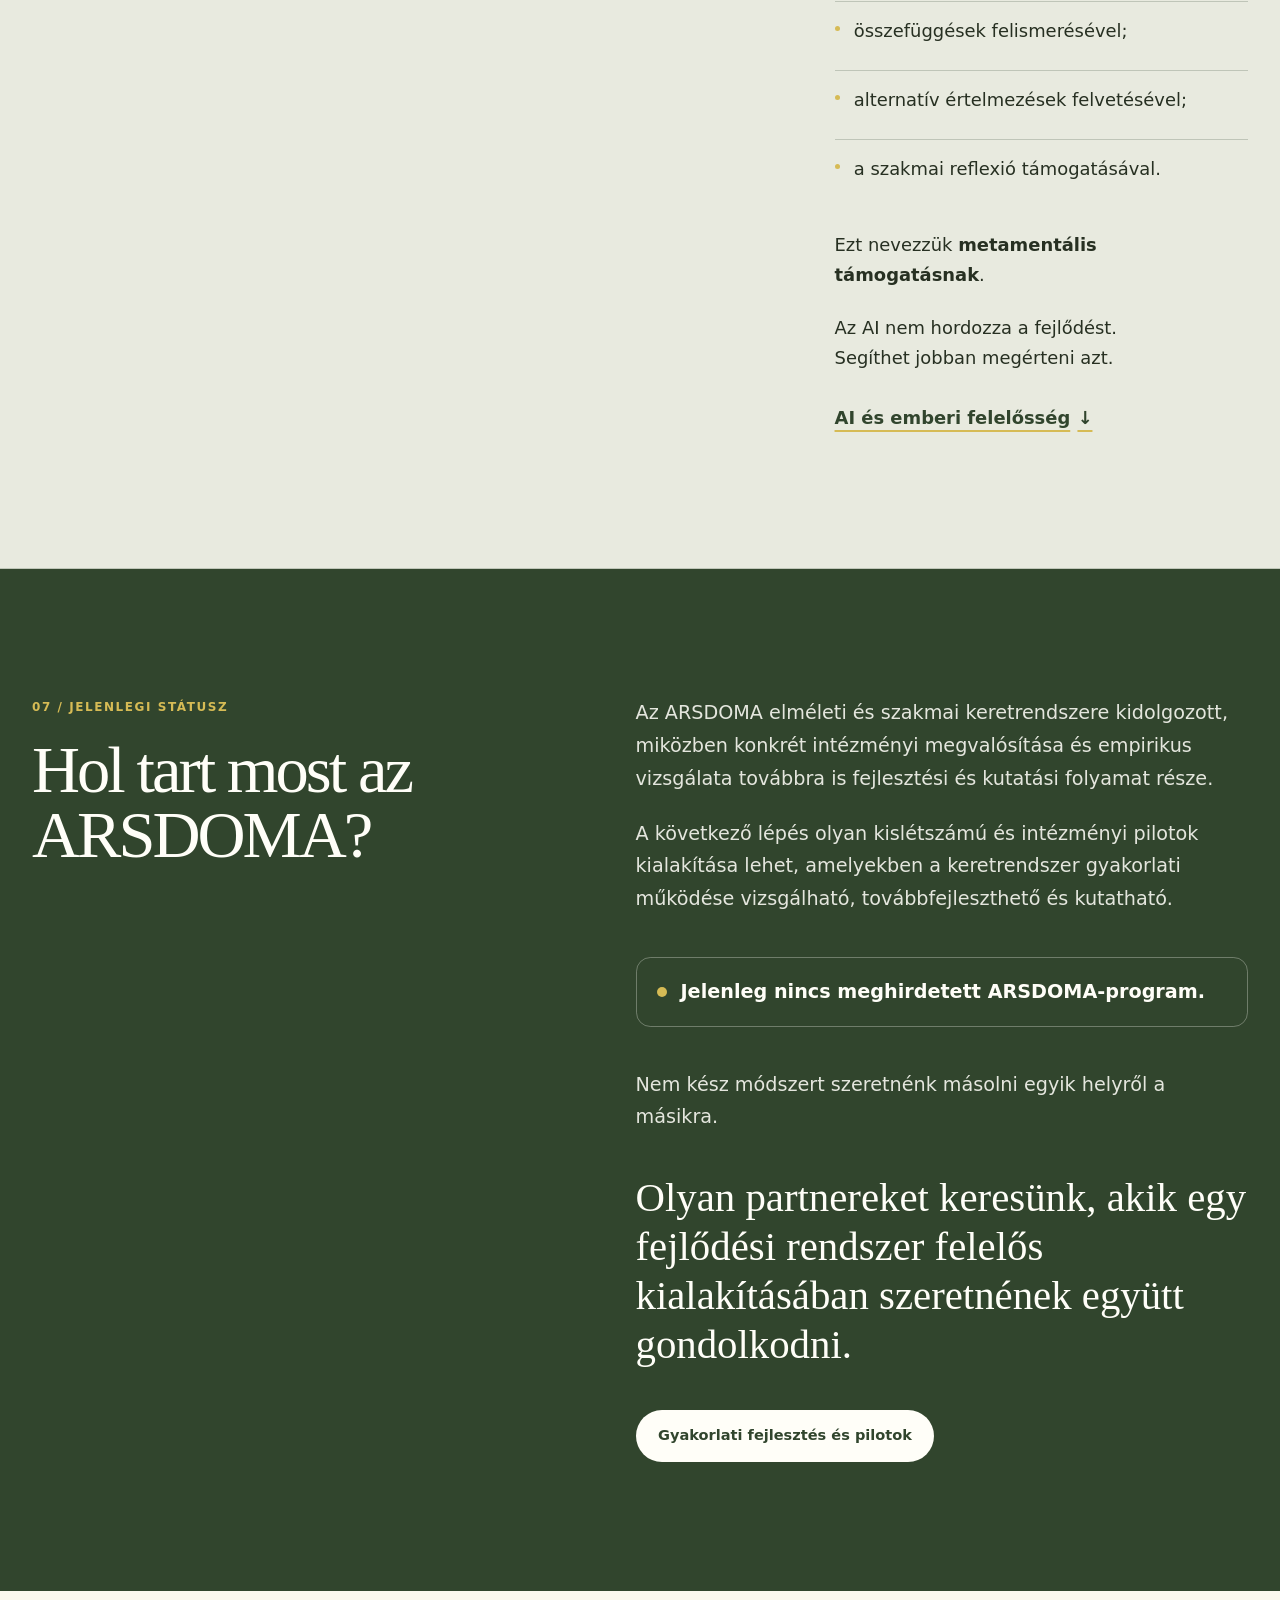
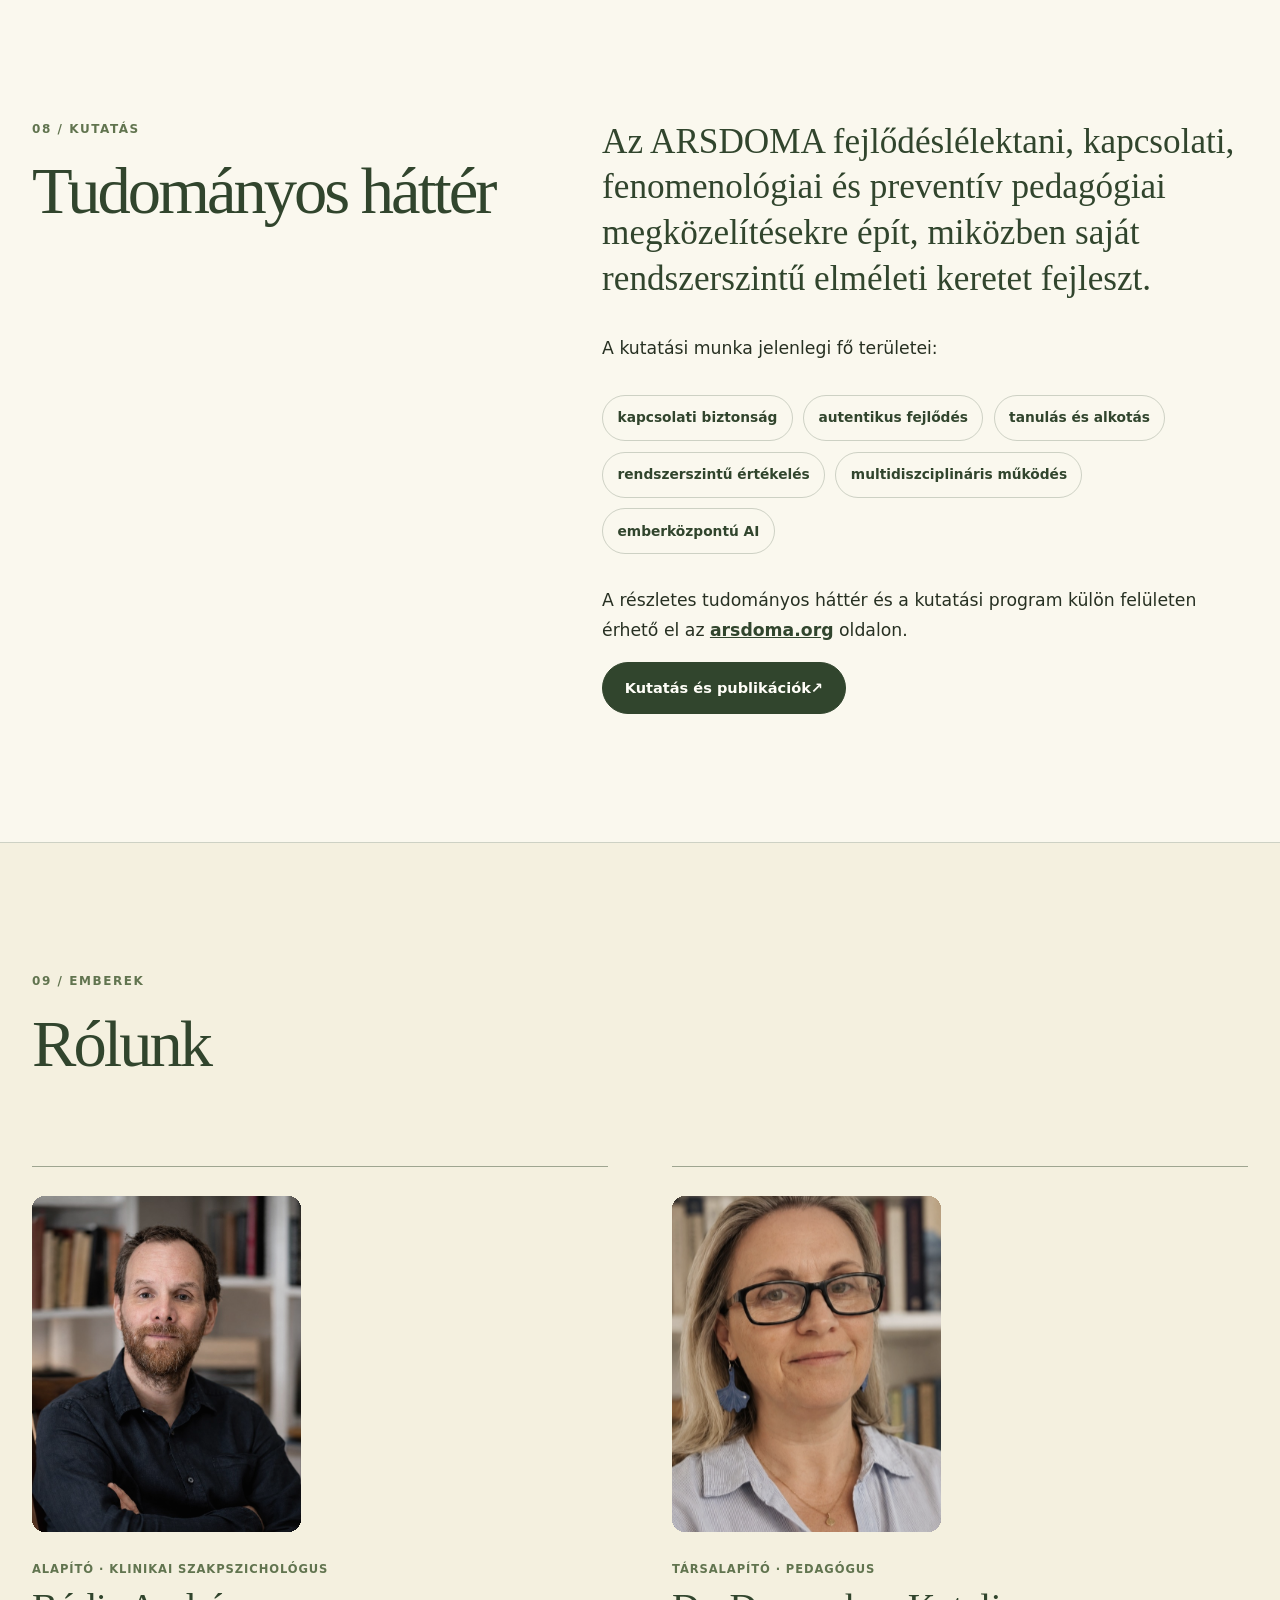
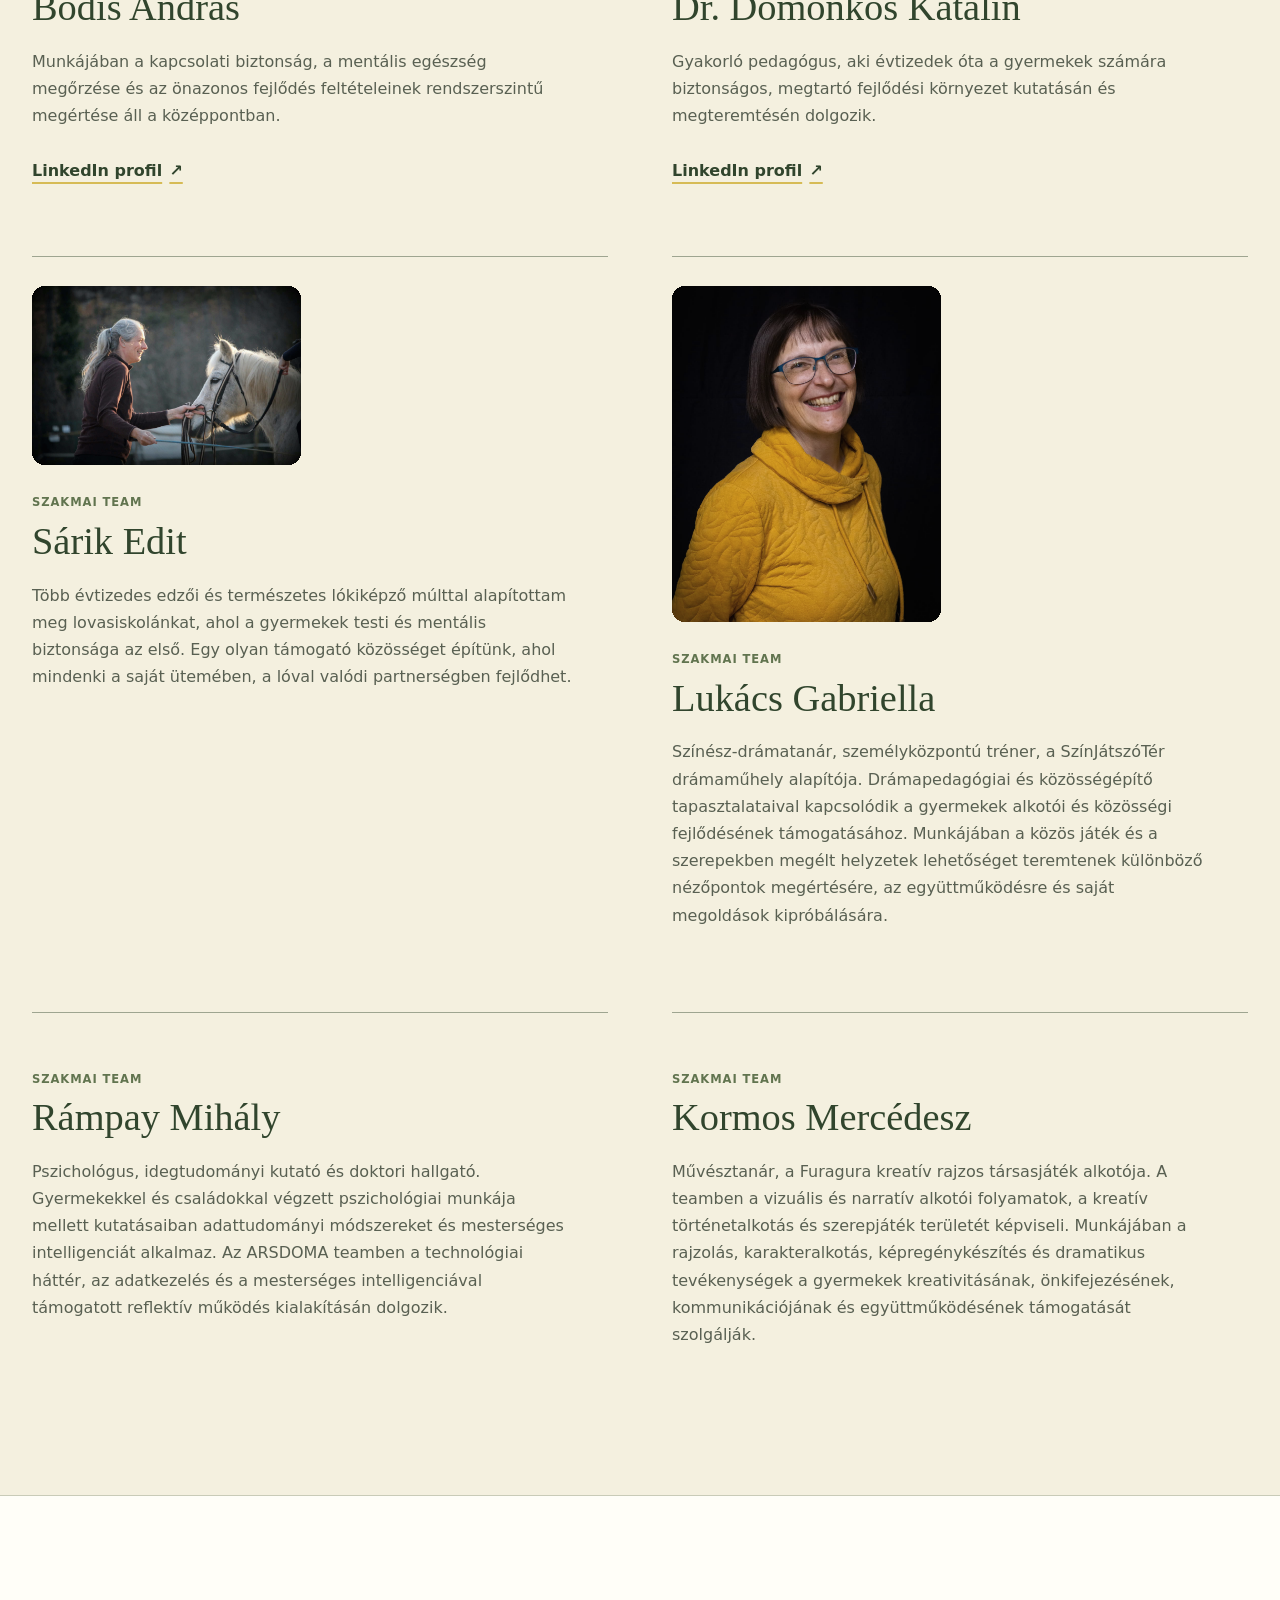
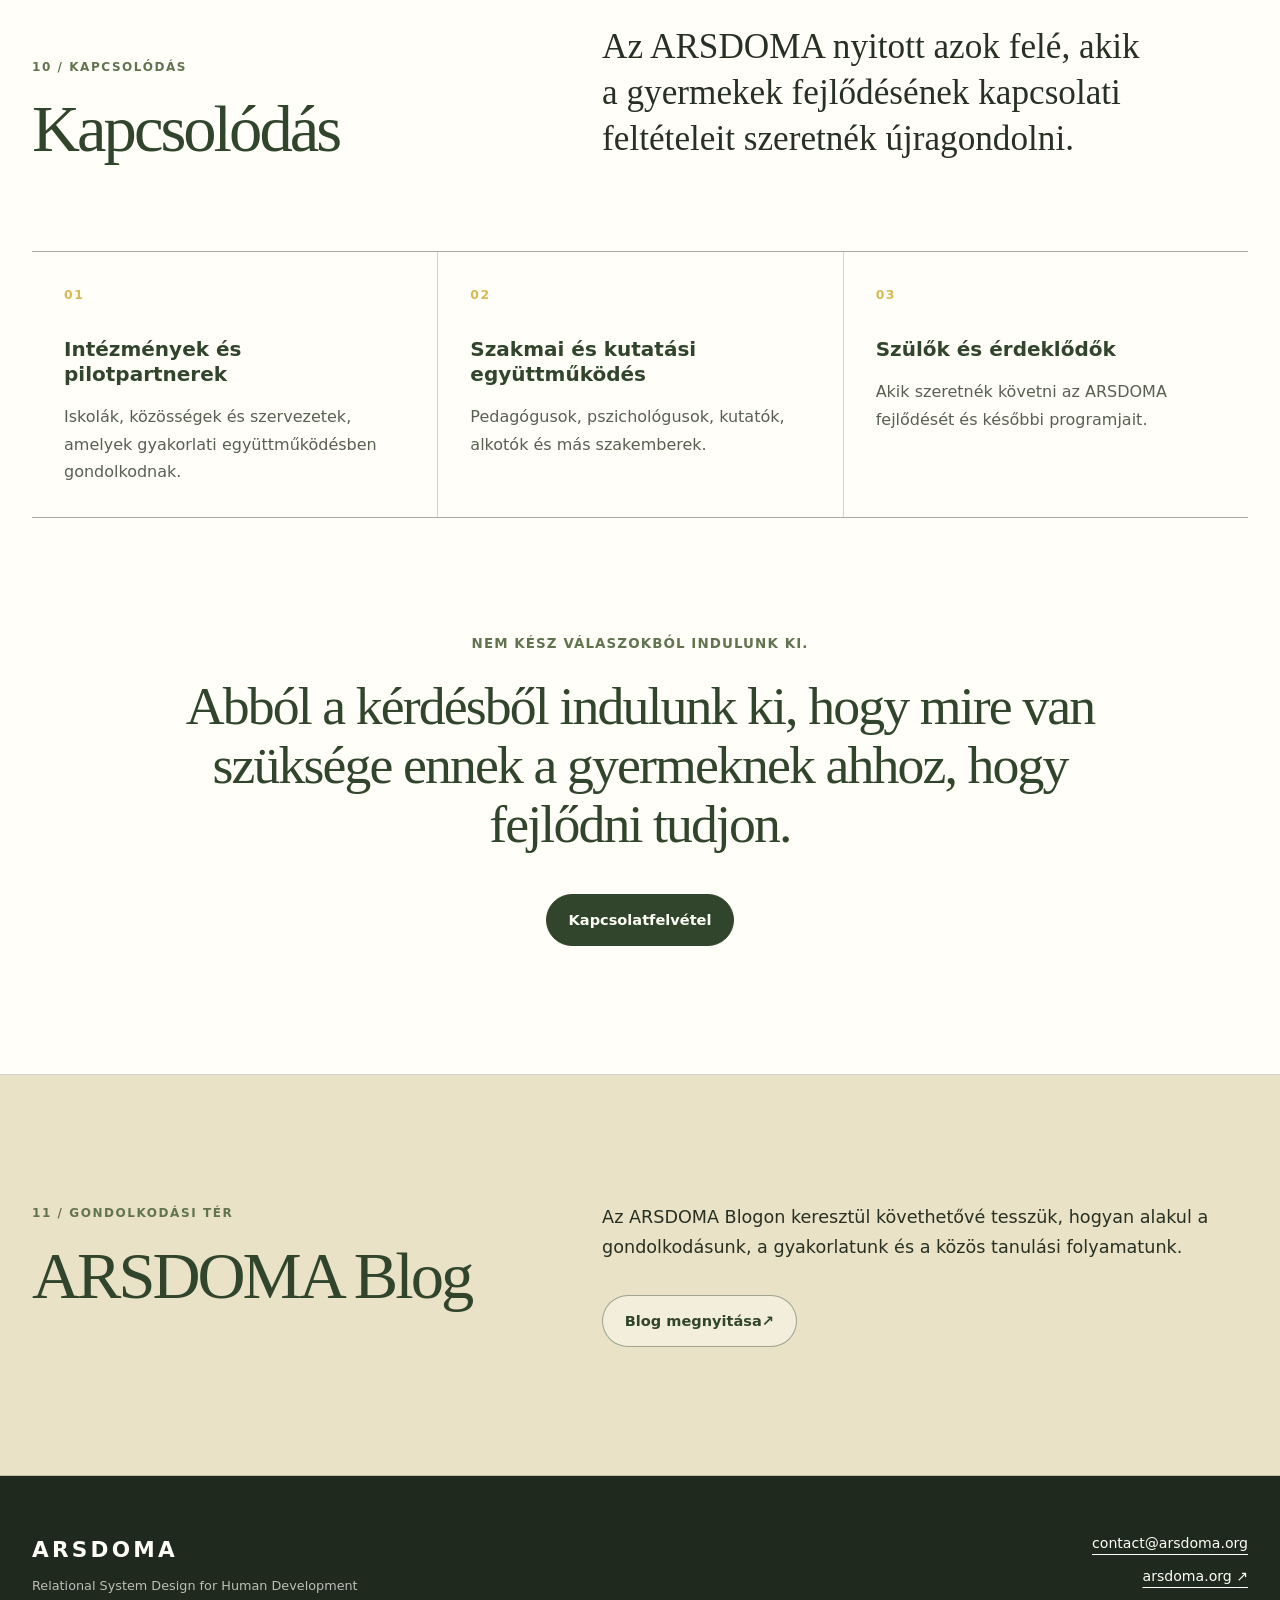
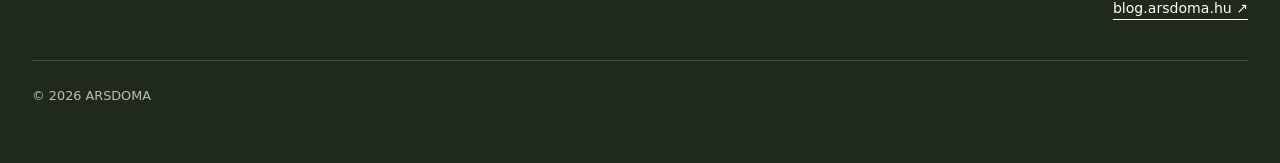
==== commit 054db6ee: "Add Gabriella Lukács's portrait to her Hungarian introduction" ====
--- a/index.html
+++ b/index.html
@@ -241,6 +241,7 @@
             <div class="person-copy"><p class="person-role">Szakmai team</p><h3>Sárik Edit</h3><p>Több évtizedes edzői és természetes lókiképző múlttal alapítottam meg lovasiskolánkat, ahol a gyermekek testi és mentális biztonsága az első. Egy olyan támogató közösséget építünk, ahol mindenki a saját ütemében, a lóval valódi partnerségben fejlődhet.</p></div>
           </article>
           <article class="person">
+            <div class="person-portrait"><img src="./lukacs-gabriella.jpeg" alt="Lukács Gabriella" width="1066" height="1599" loading="lazy" /></div>
             <div class="person-copy"><p class="person-role">Szakmai team</p><h3>Lukács Gabriella</h3><p>Színész-drámatanár, személyközpontú tréner, a SzínJátszóTér drámaműhely alapítója. Drámapedagógiai és közösségépítő tapasztalataival kapcsolódik a gyermekek alkotói és közösségi fejlődésének támogatásához. Munkájában a közös játék és a szerepekben megélt helyzetek lehetőséget teremtenek különböző nézőpontok megértésére, az együttműködésre és saját megoldások kipróbálására.</p></div>
           </article>
           <article class="person">
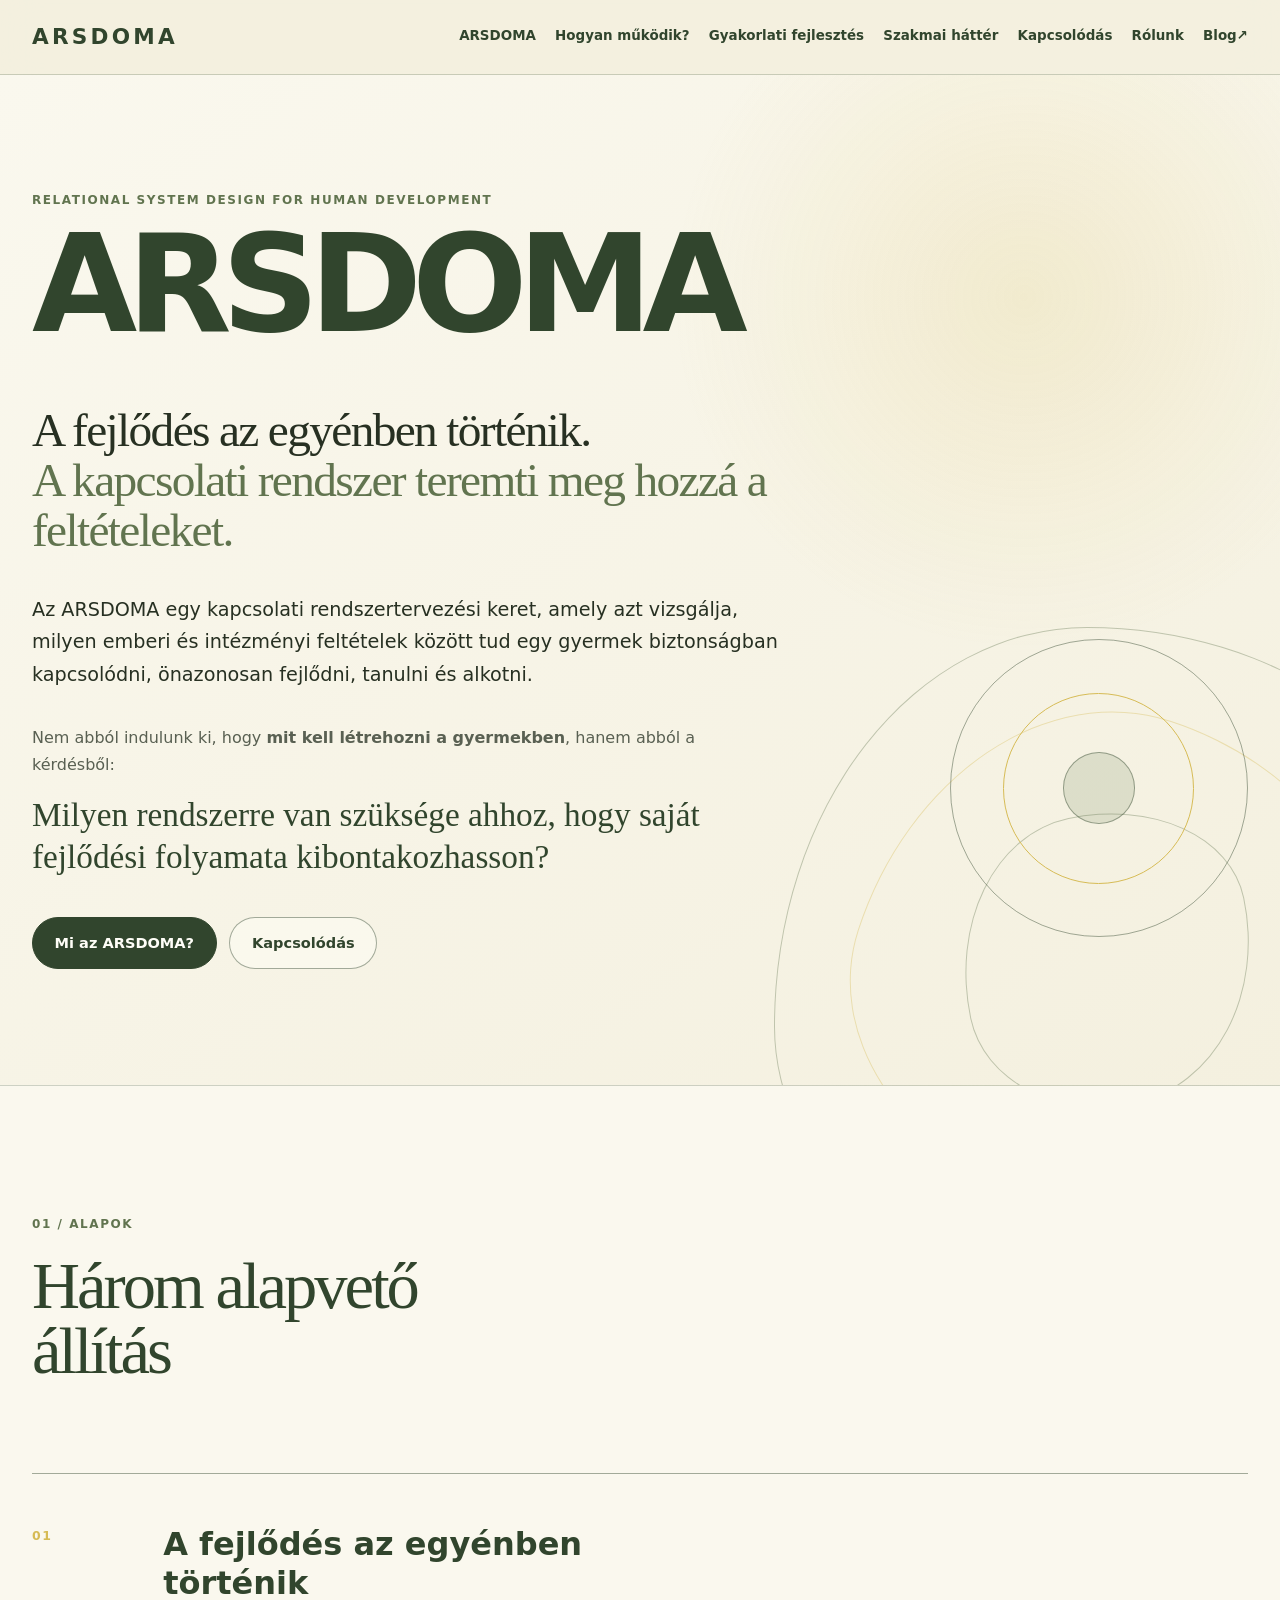
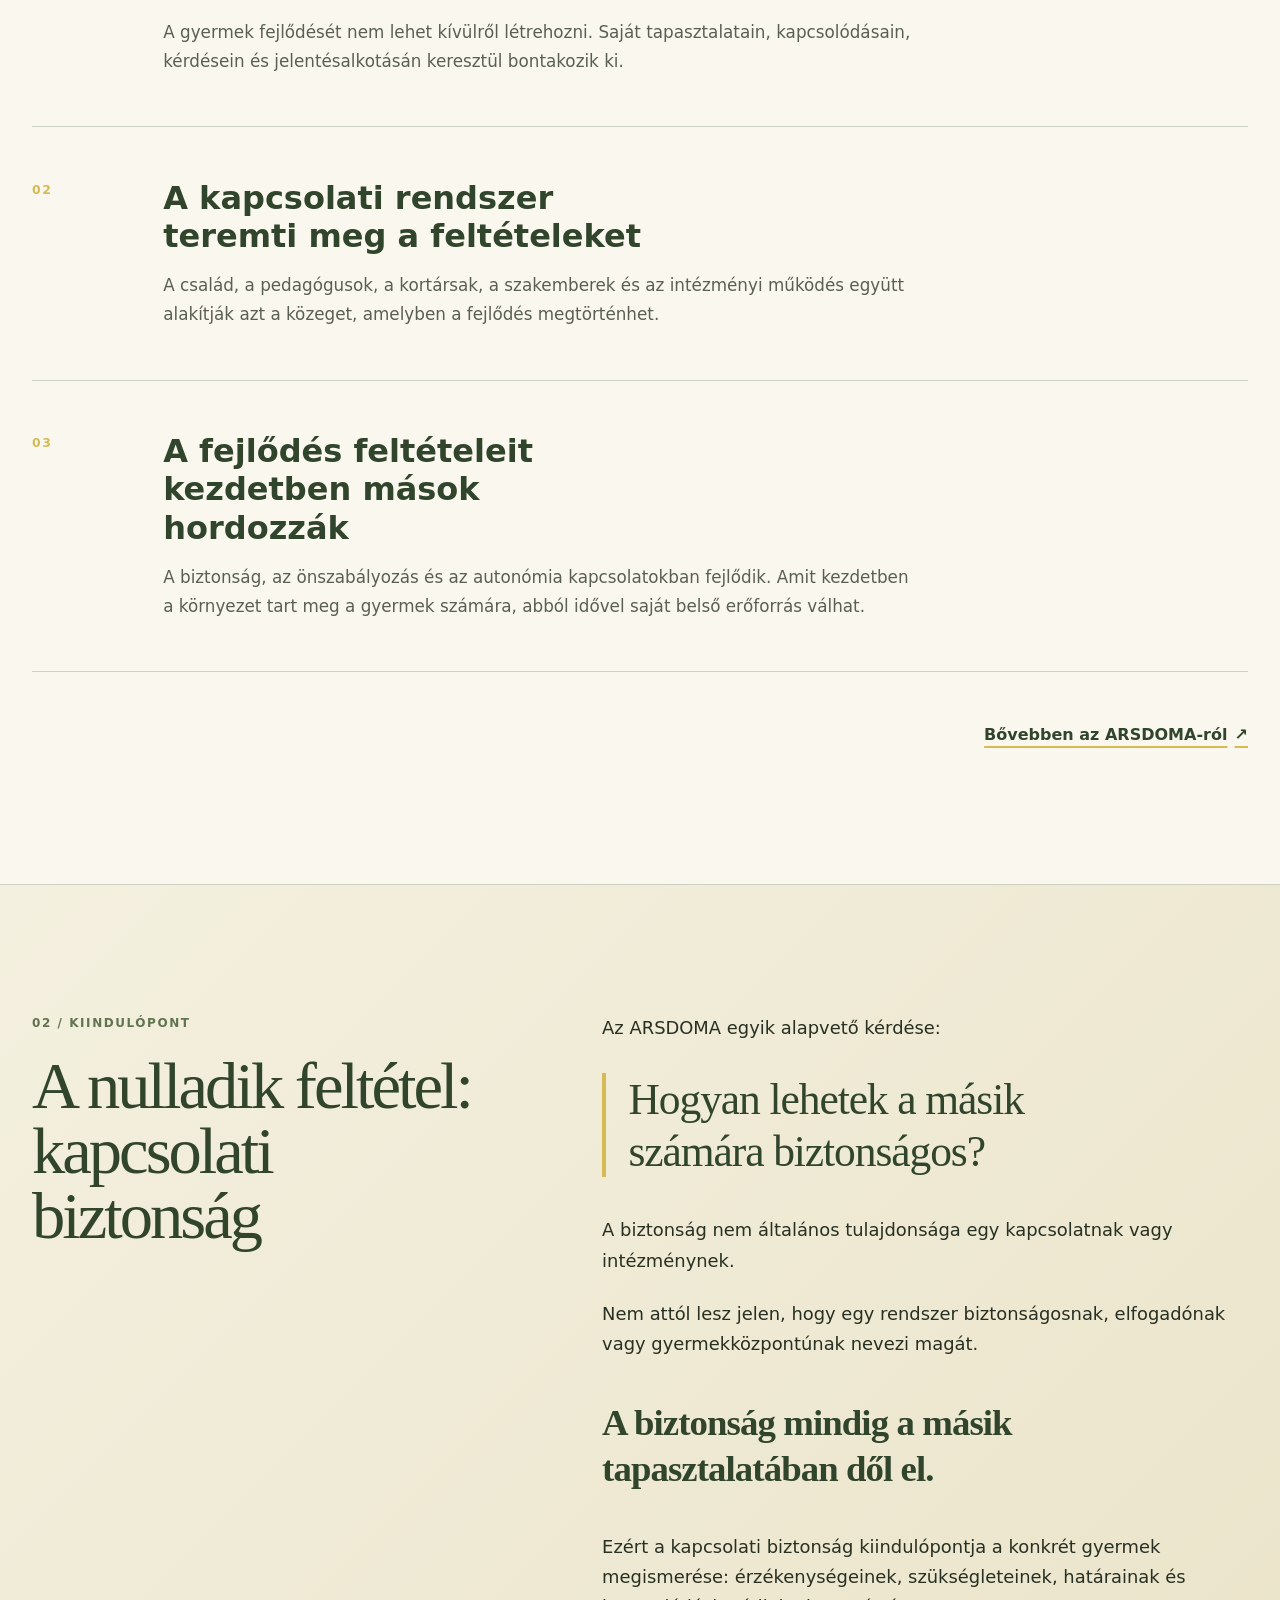
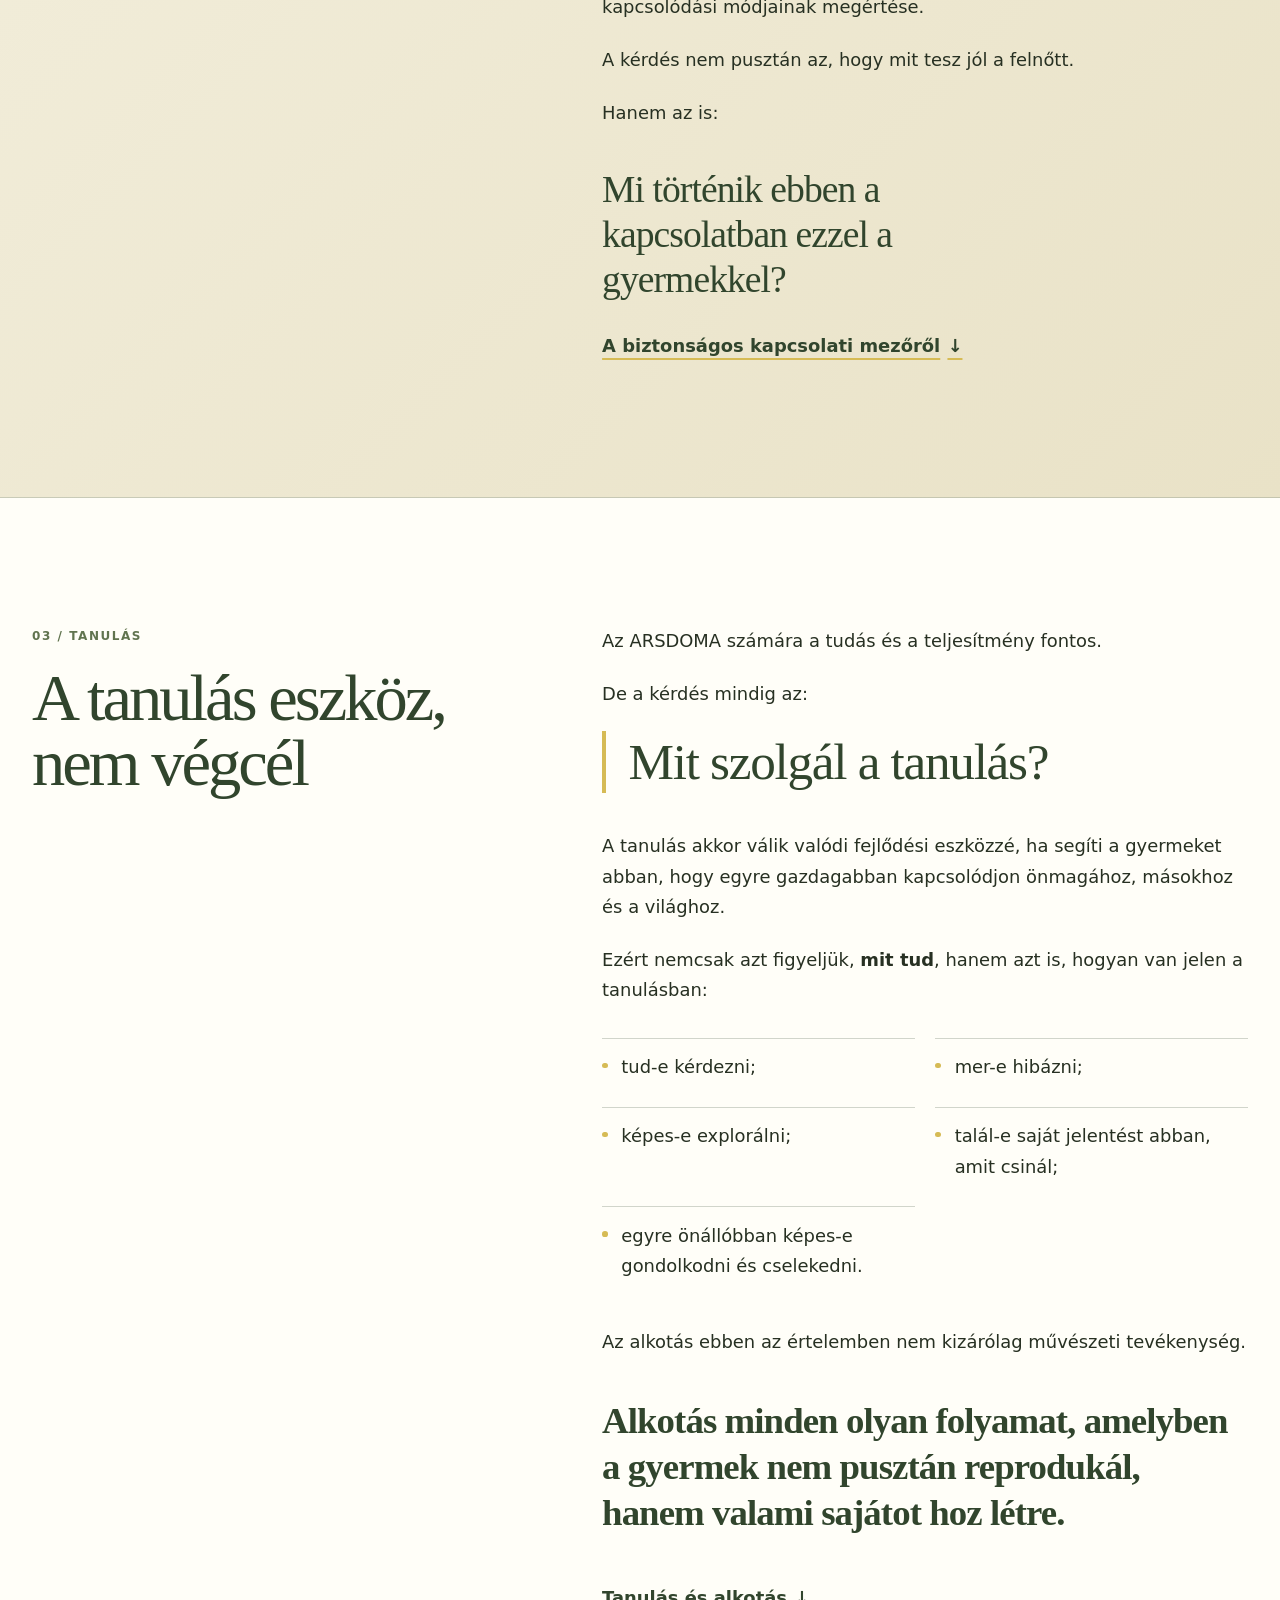
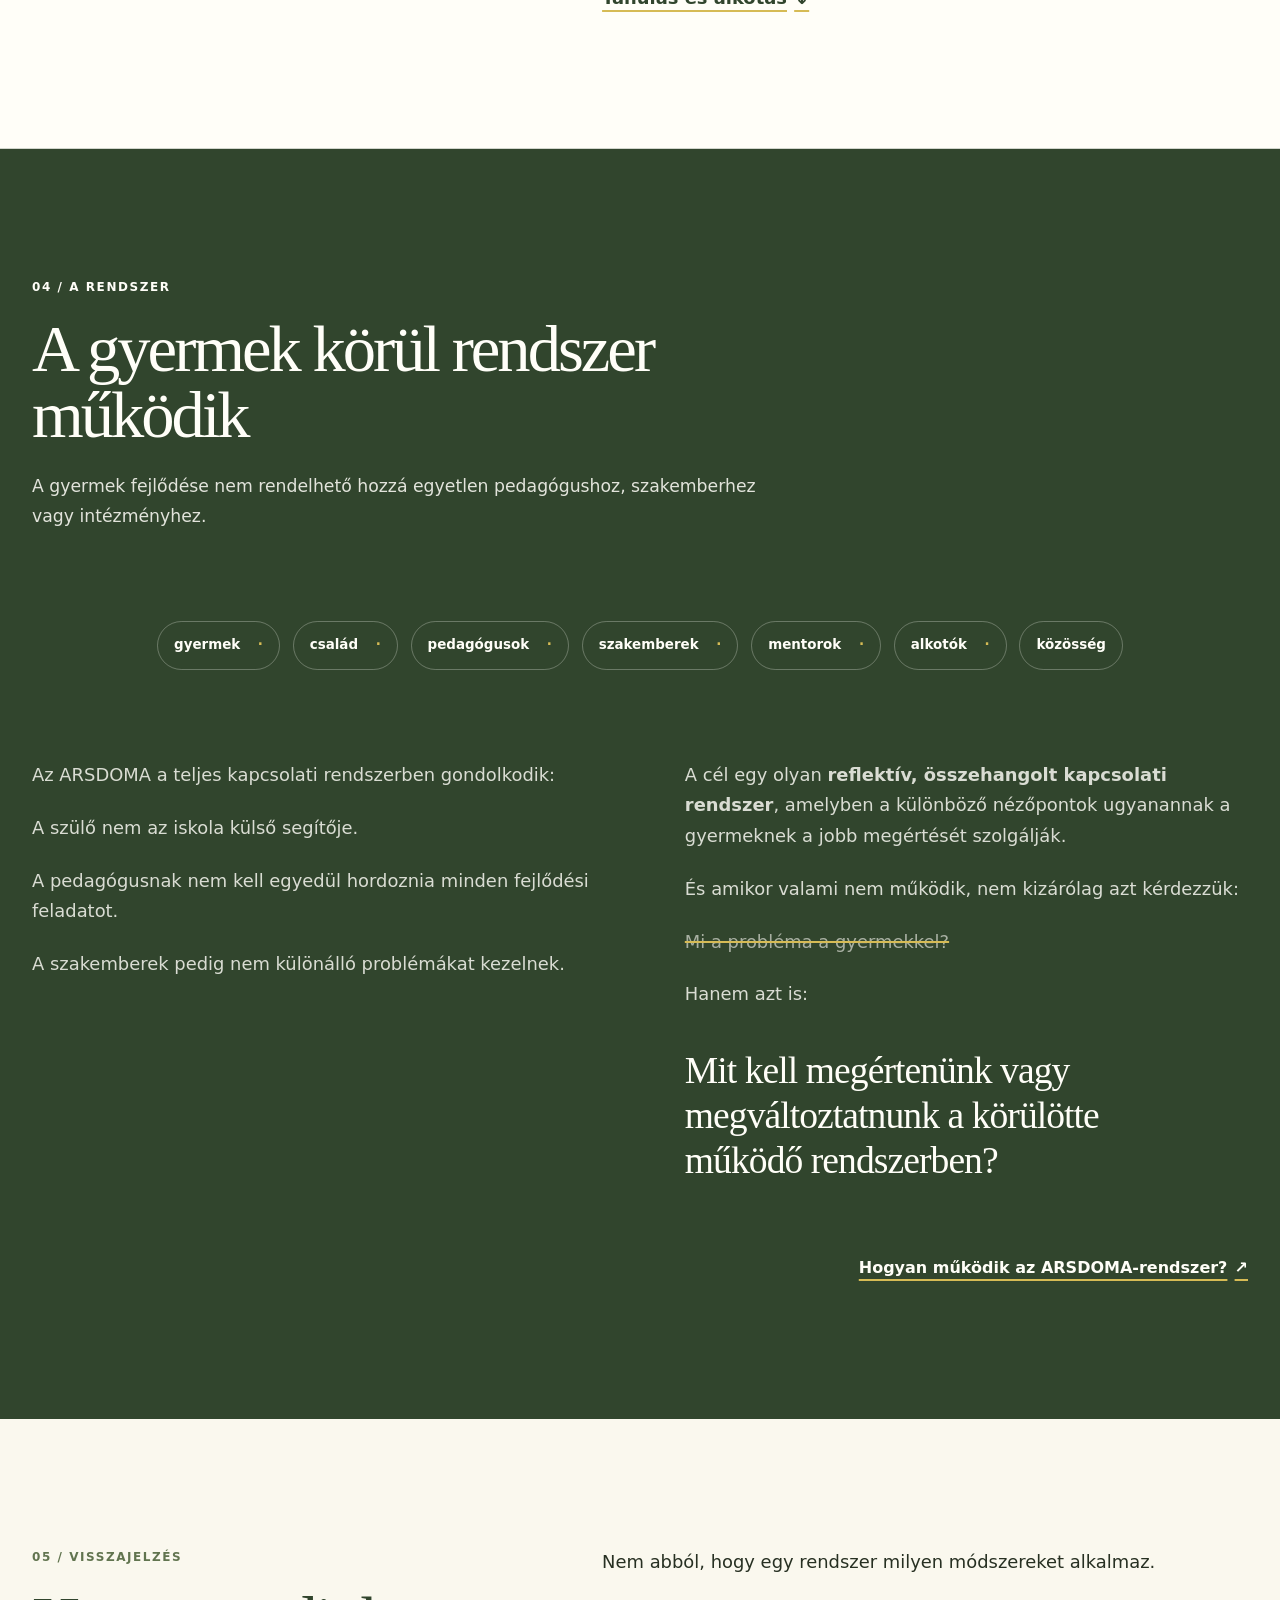
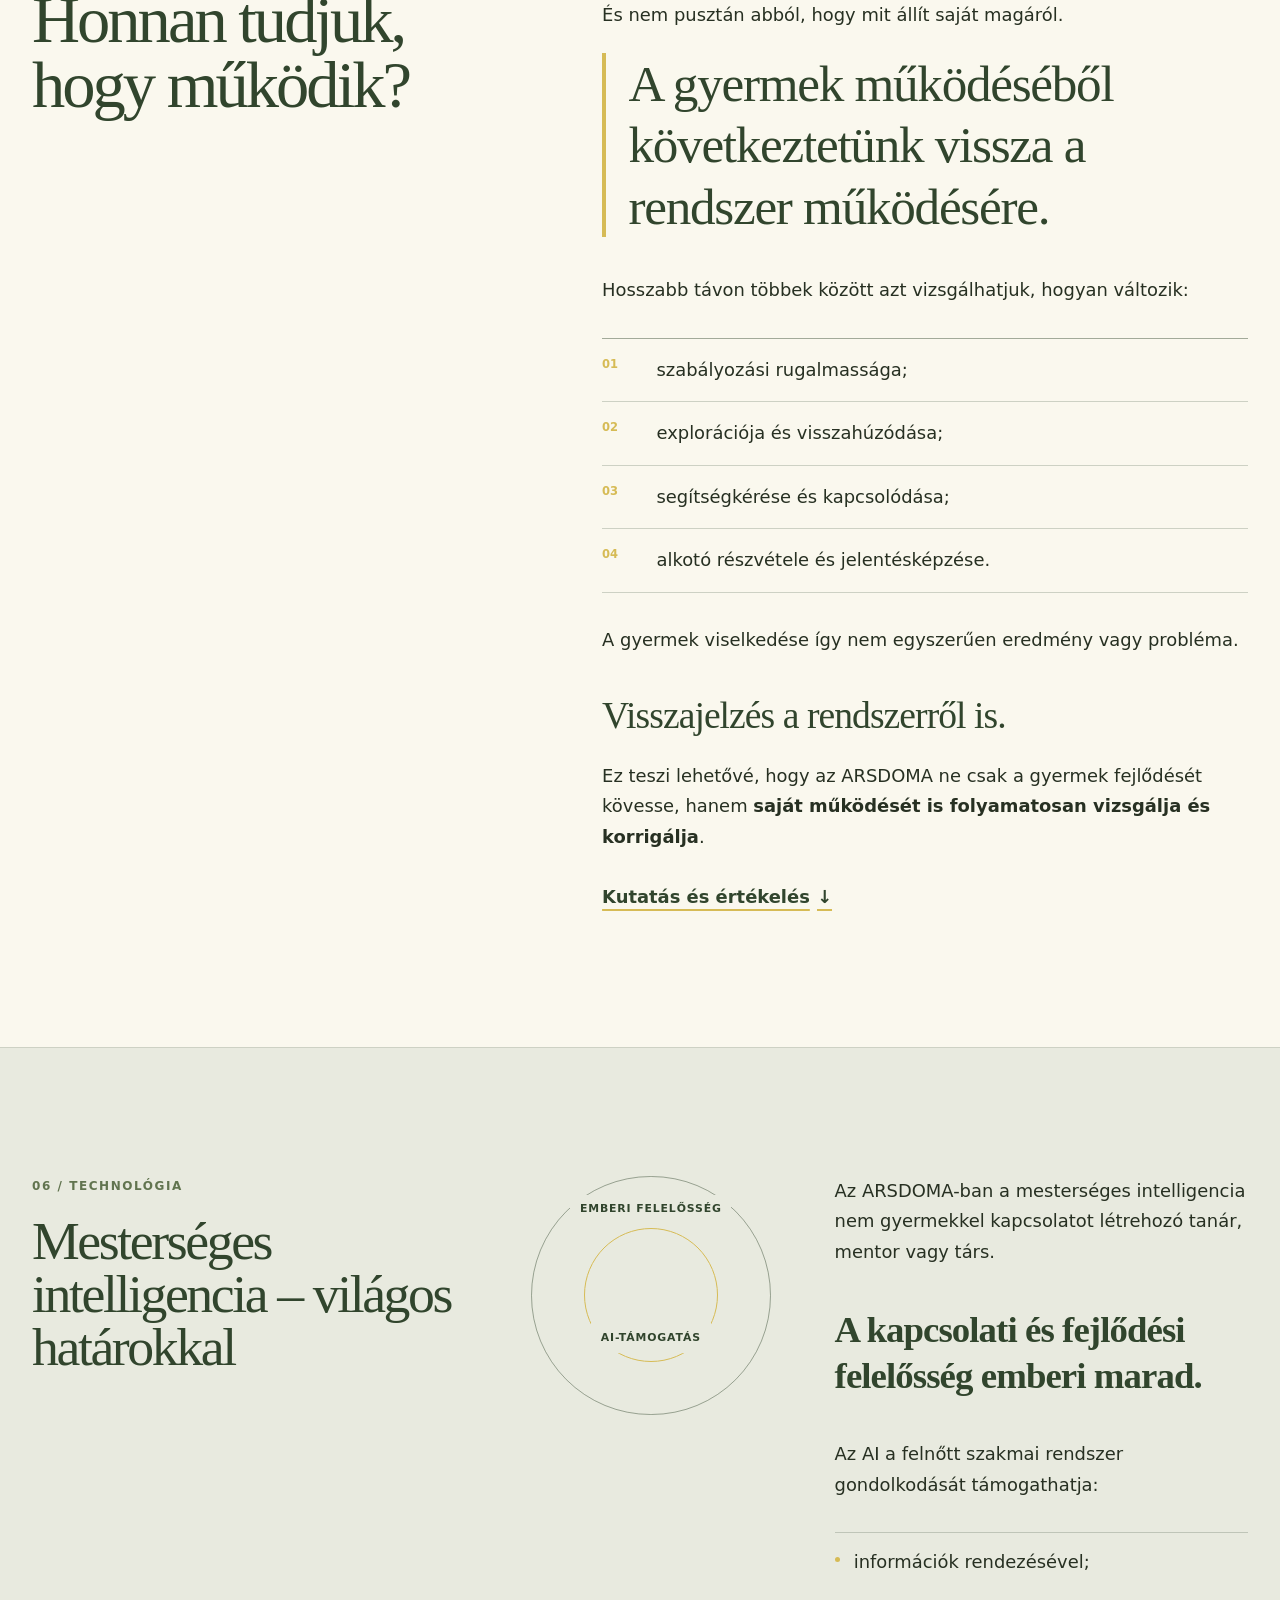
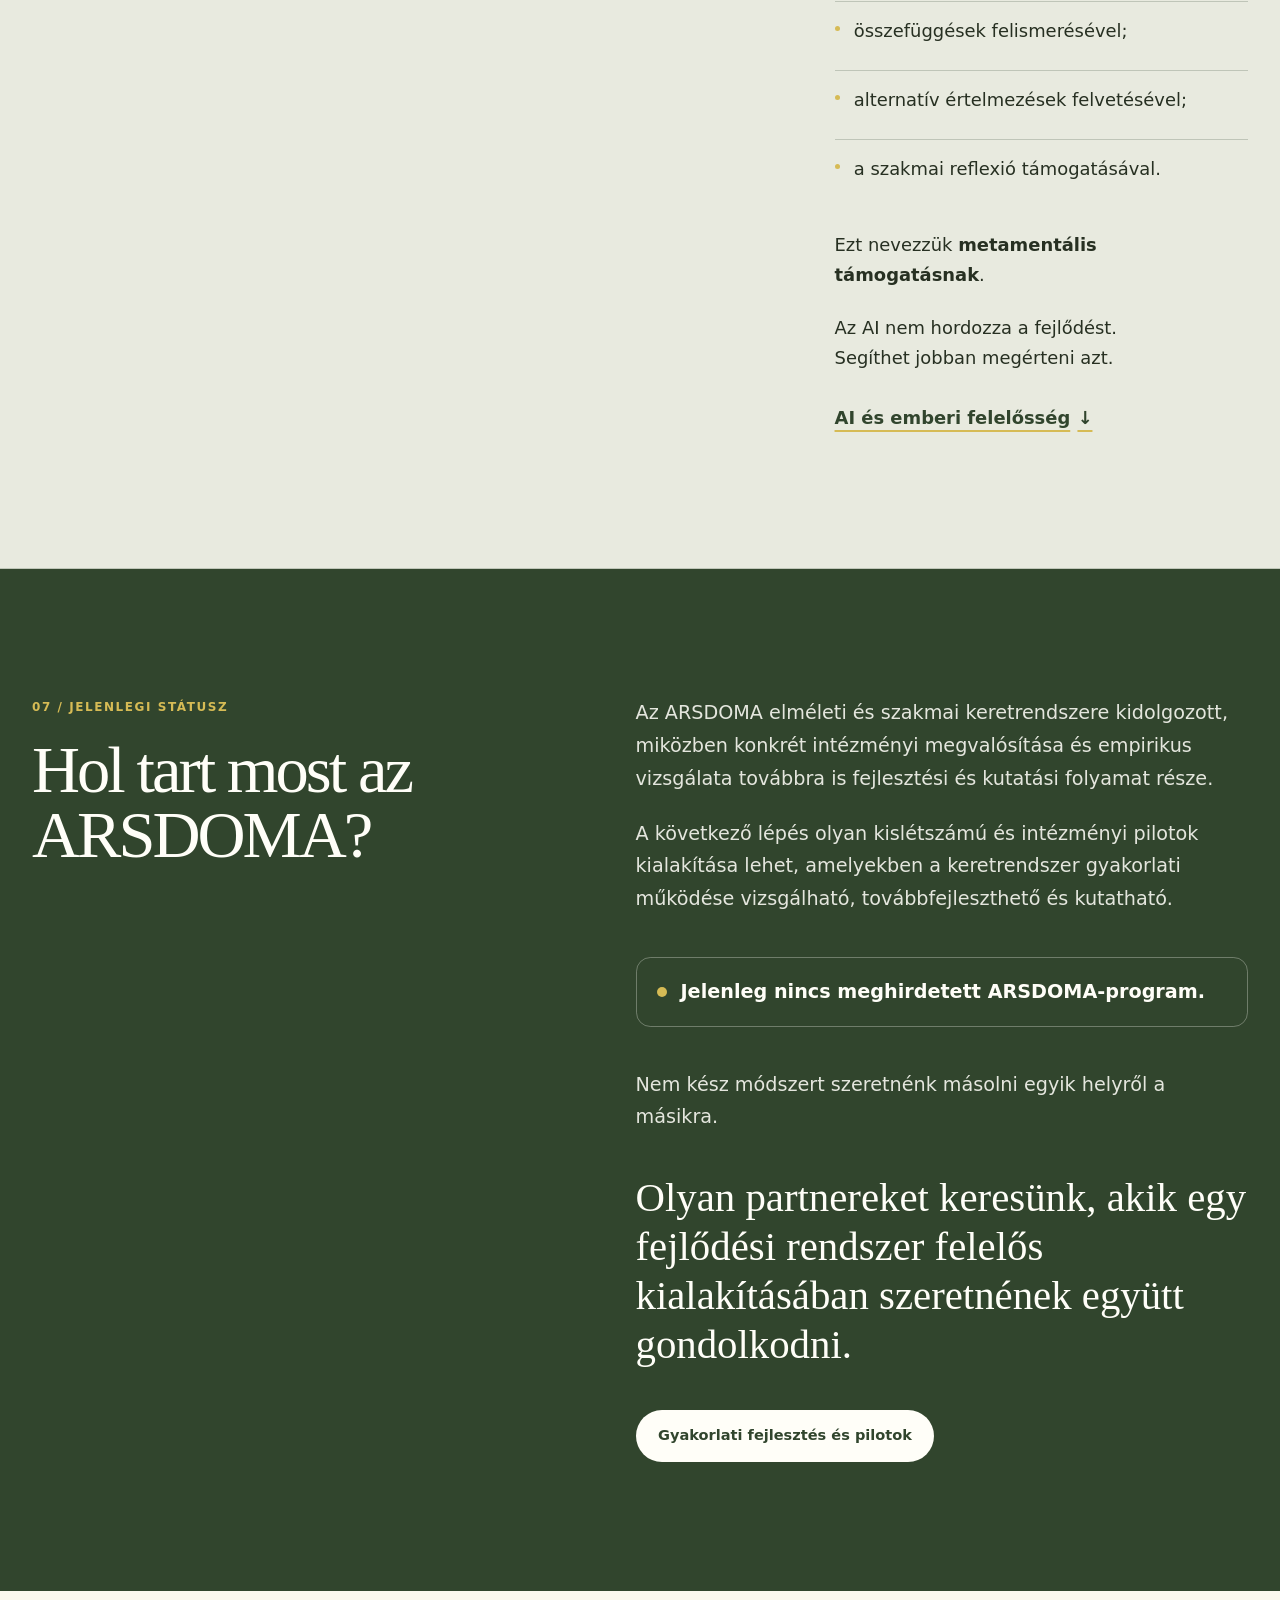
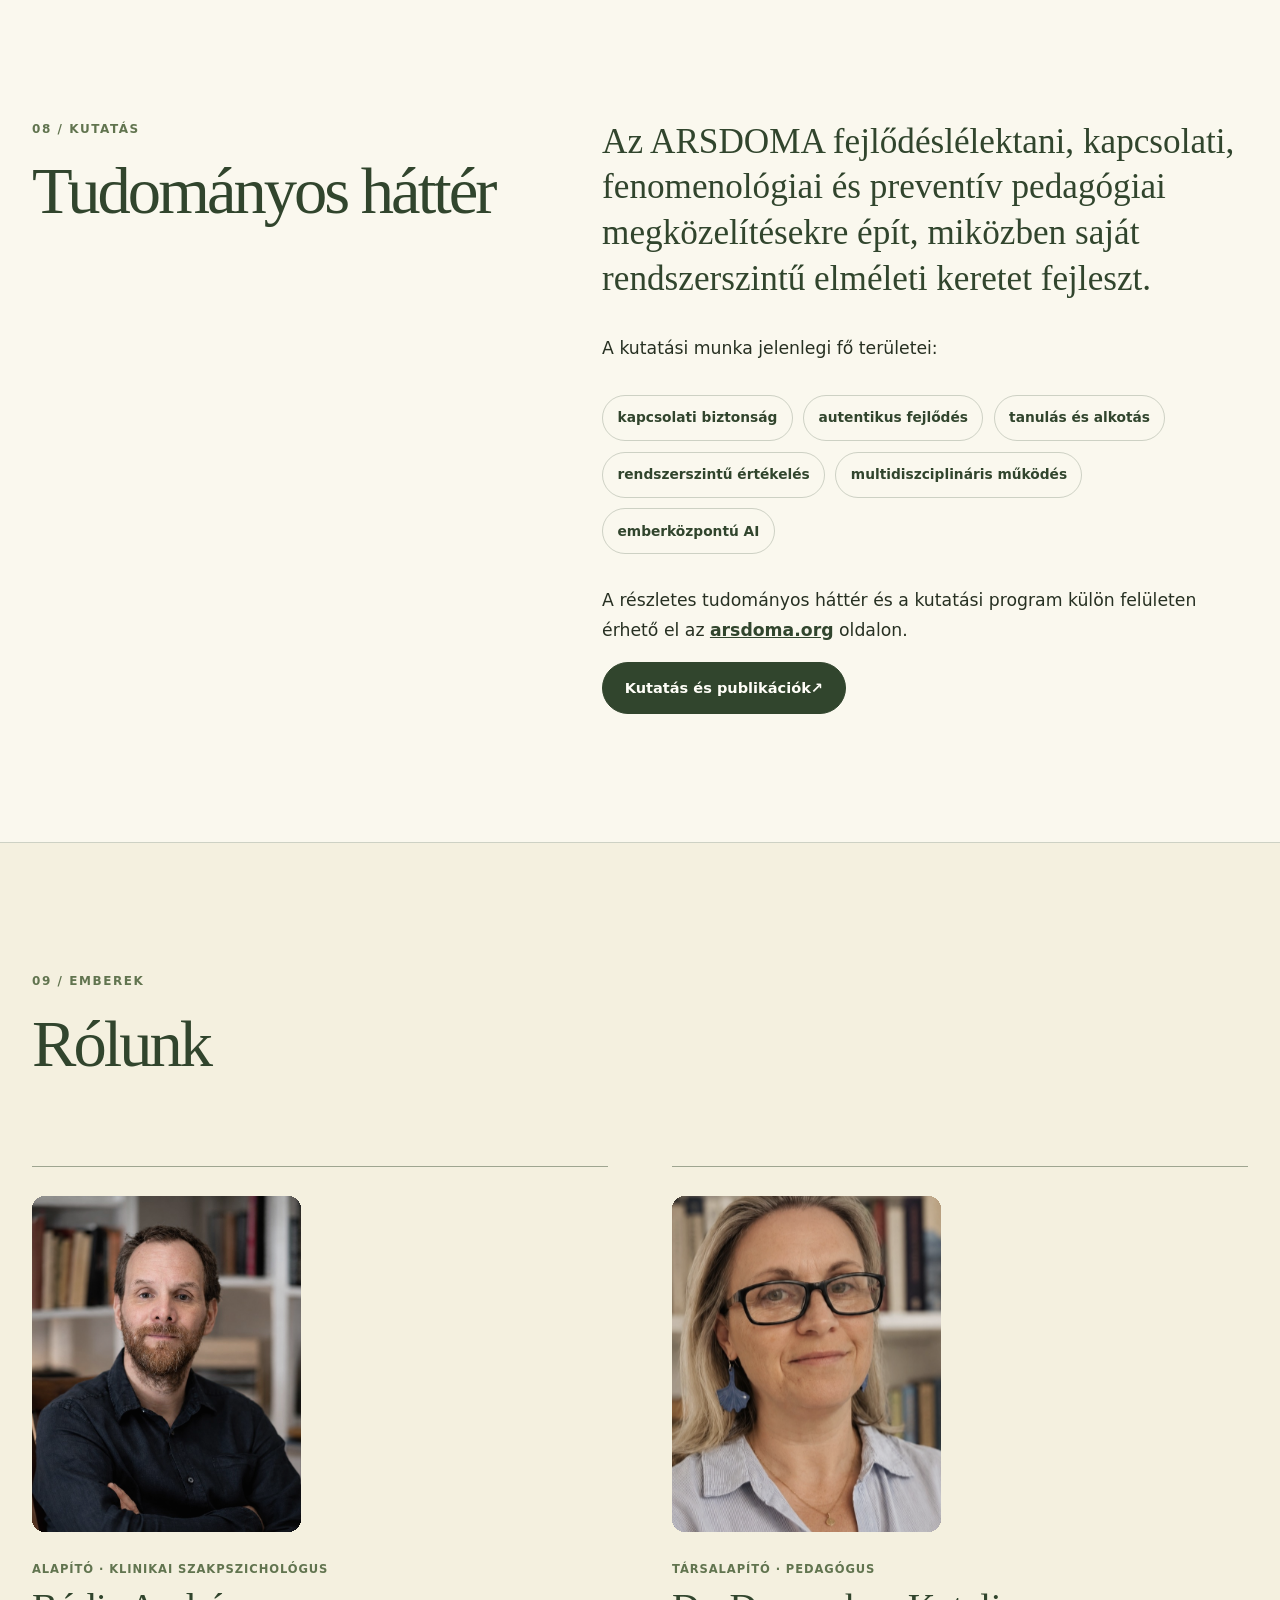
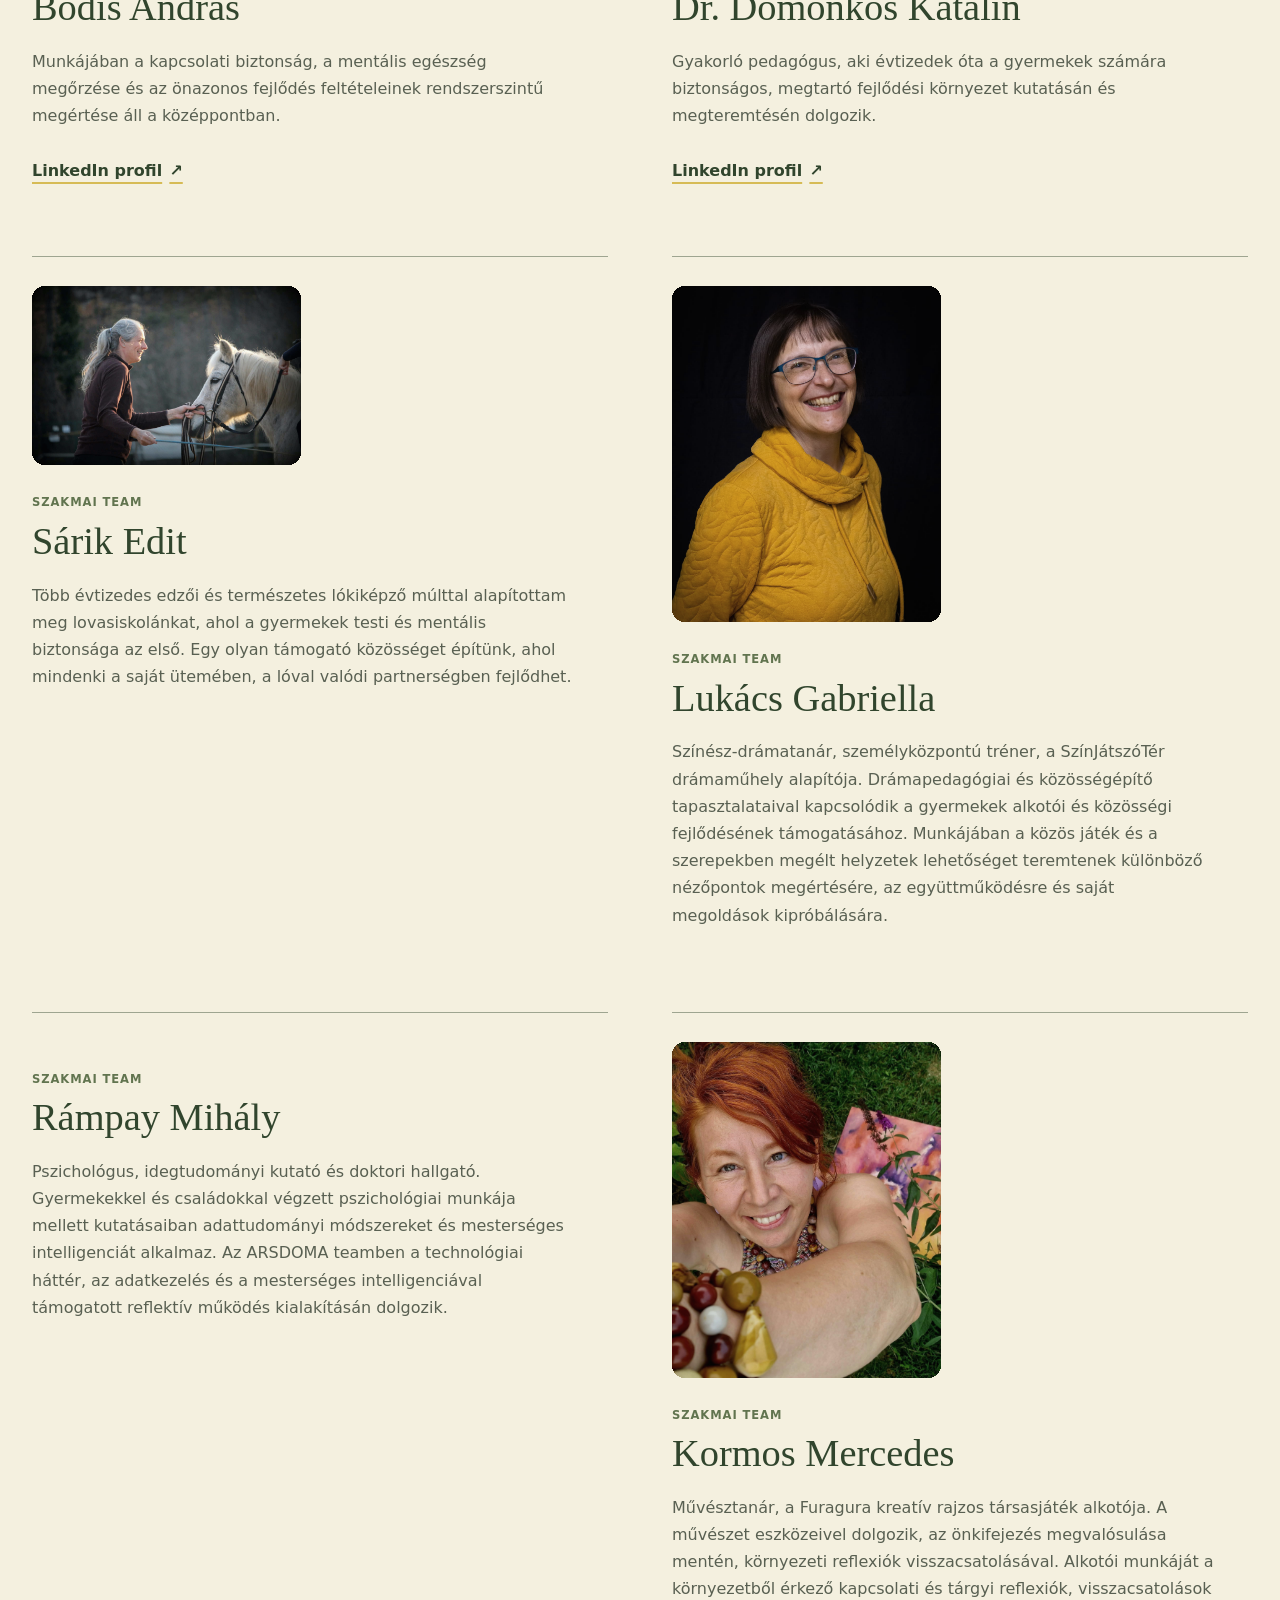
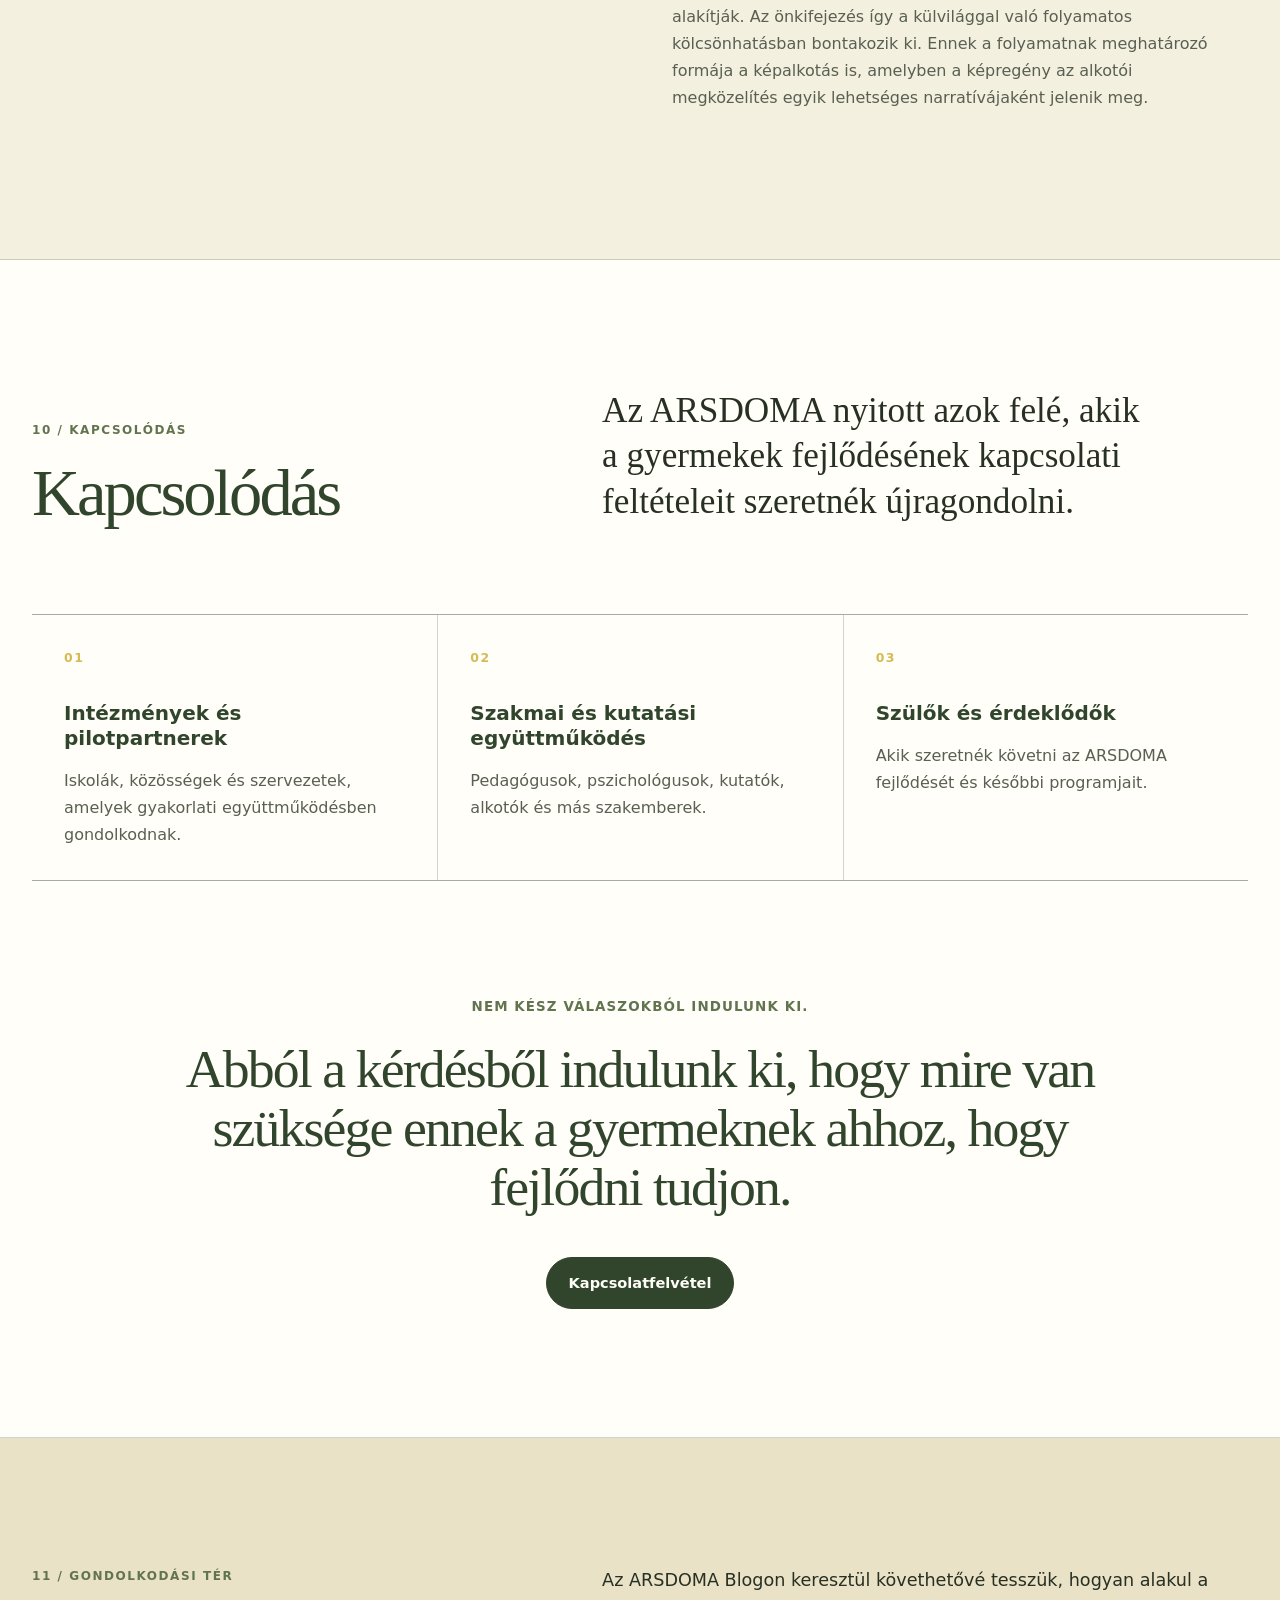
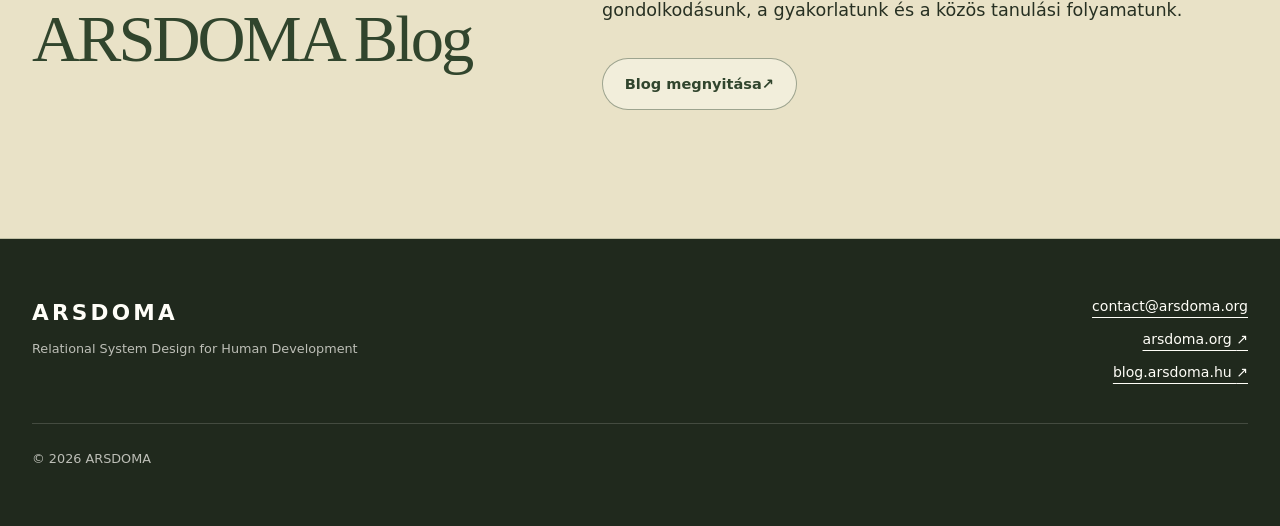
==== commit cc5e0aeb: "Update Kormos Mercedes introduction and add her original portrait" ====
--- a/index.html
+++ b/index.html
@@ -248,7 +248,8 @@
             <div class="person-copy"><p class="person-role">Szakmai team</p><h3>Rámpay Mihály</h3><p>Pszichológus, idegtudományi kutató és doktori hallgató. Gyermekekkel és családokkal végzett pszichológiai munkája mellett kutatásaiban adattudományi módszereket és mesterséges intelligenciát alkalmaz. Az ARSDOMA teamben a technológiai háttér, az adatkezelés és a mesterséges intelligenciával támogatott reflektív működés kialakításán dolgozik.</p></div>
           </article>
           <article class="person">
-            <div class="person-copy"><p class="person-role">Szakmai team</p><h3>Kormos Mercédesz</h3><p>Művésztanár, a Furagura kreatív rajzos társasjáték alkotója. A teamben a vizuális és narratív alkotói folyamatok, a kreatív történetalkotás és szerepjáték területét képviseli. Munkájában a rajzolás, karakteralkotás, képregénykészítés és dramatikus tevékenységek a gyermekek kreativitásának, önkifejezésének, kommunikációjának és együttműködésének támogatását szolgálják.</p></div>
+            <div class="person-portrait"><img src="./kormos-mercedes.jpeg" alt="Kormos Mercedes" width="2048" height="1859" loading="lazy" /></div>
+            <div class="person-copy"><p class="person-role">Szakmai team</p><h3>Kormos Mercedes</h3><p>Művésztanár, a Furagura kreatív rajzos társasjáték alkotója. A művészet eszközeivel dolgozik, az önkifejezés megvalósulása mentén, környezeti reflexiók visszacsatolásával. Alkotói munkáját a környezetből érkező kapcsolati és tárgyi reflexiók, visszacsatolások alakítják. Az önkifejezés így a külvilággal való folyamatos kölcsönhatásban bontakozik ki. Ennek a folyamatnak meghatározó formája a képalkotás is, amelyben a képregény az alkotói megközelítés egyik lehetséges narratívájaként jelenik meg.</p></div>
           </article>
         </div>
       </div>
